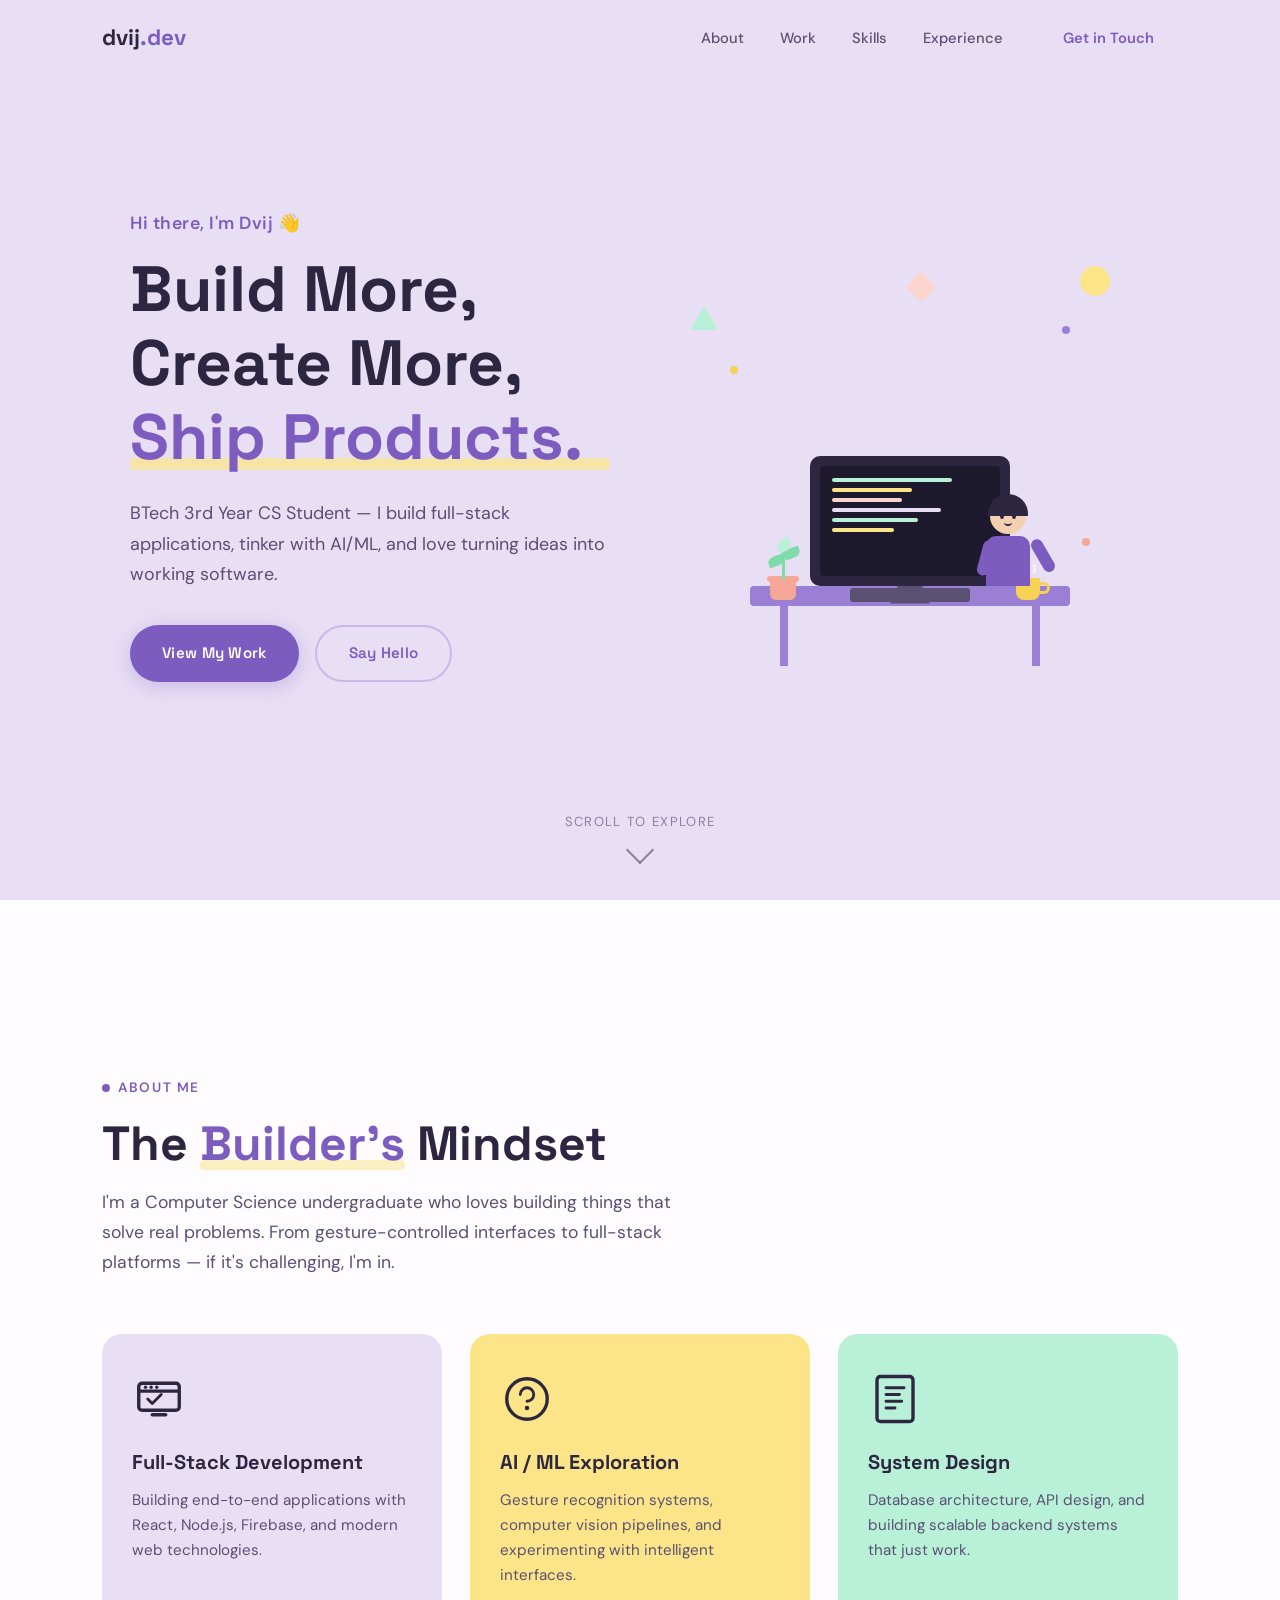
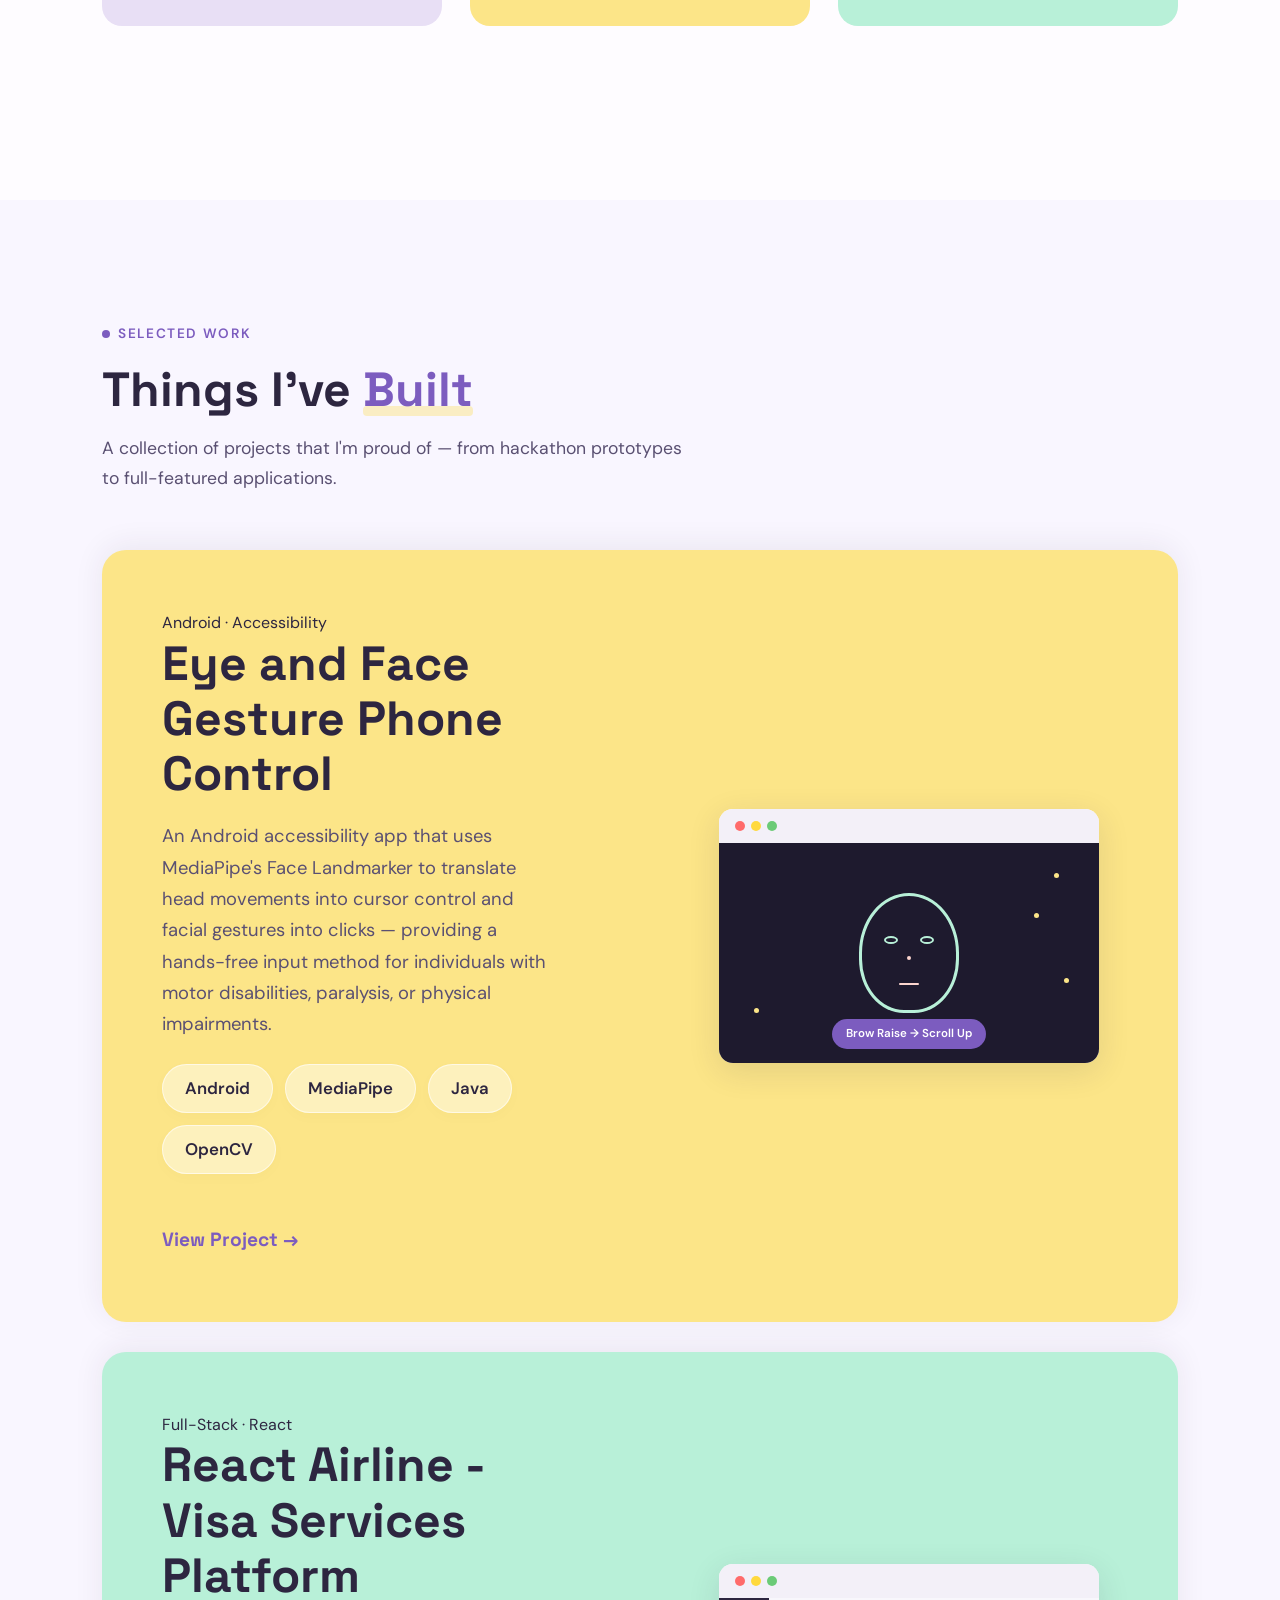
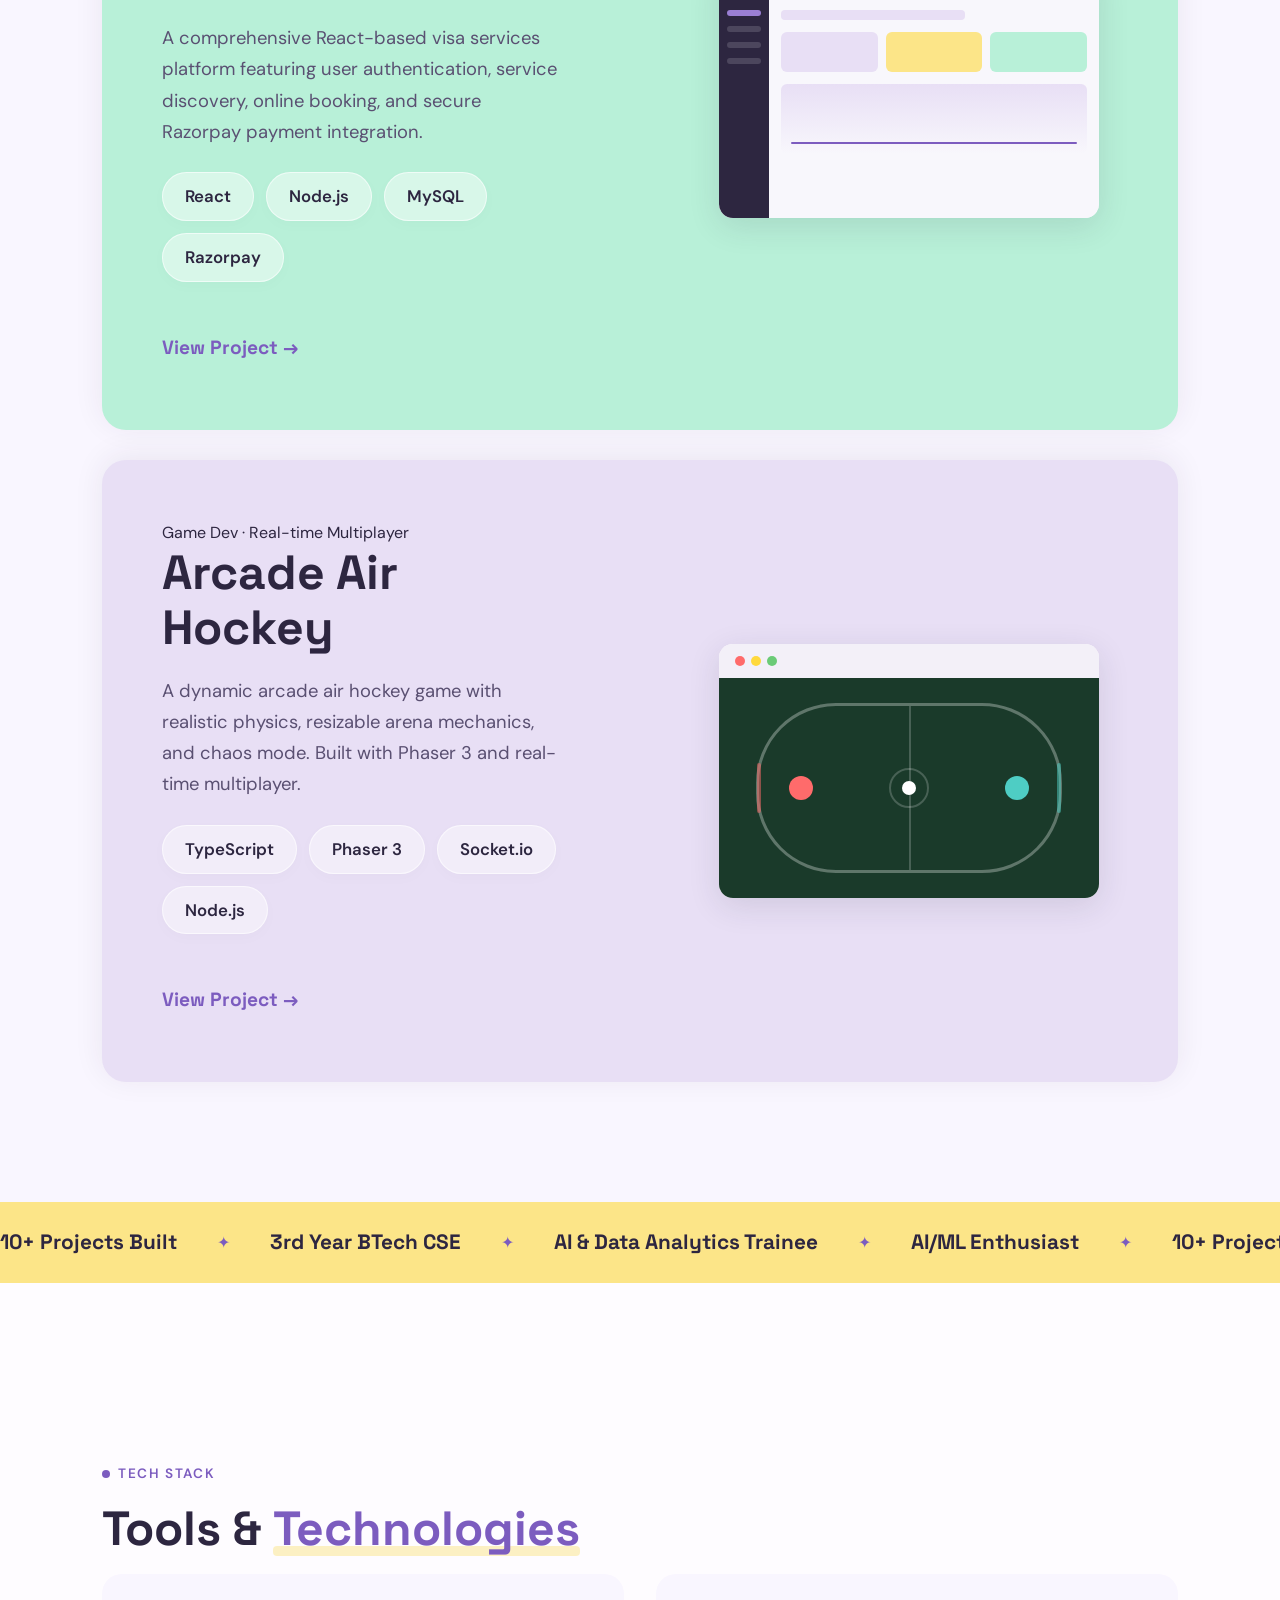
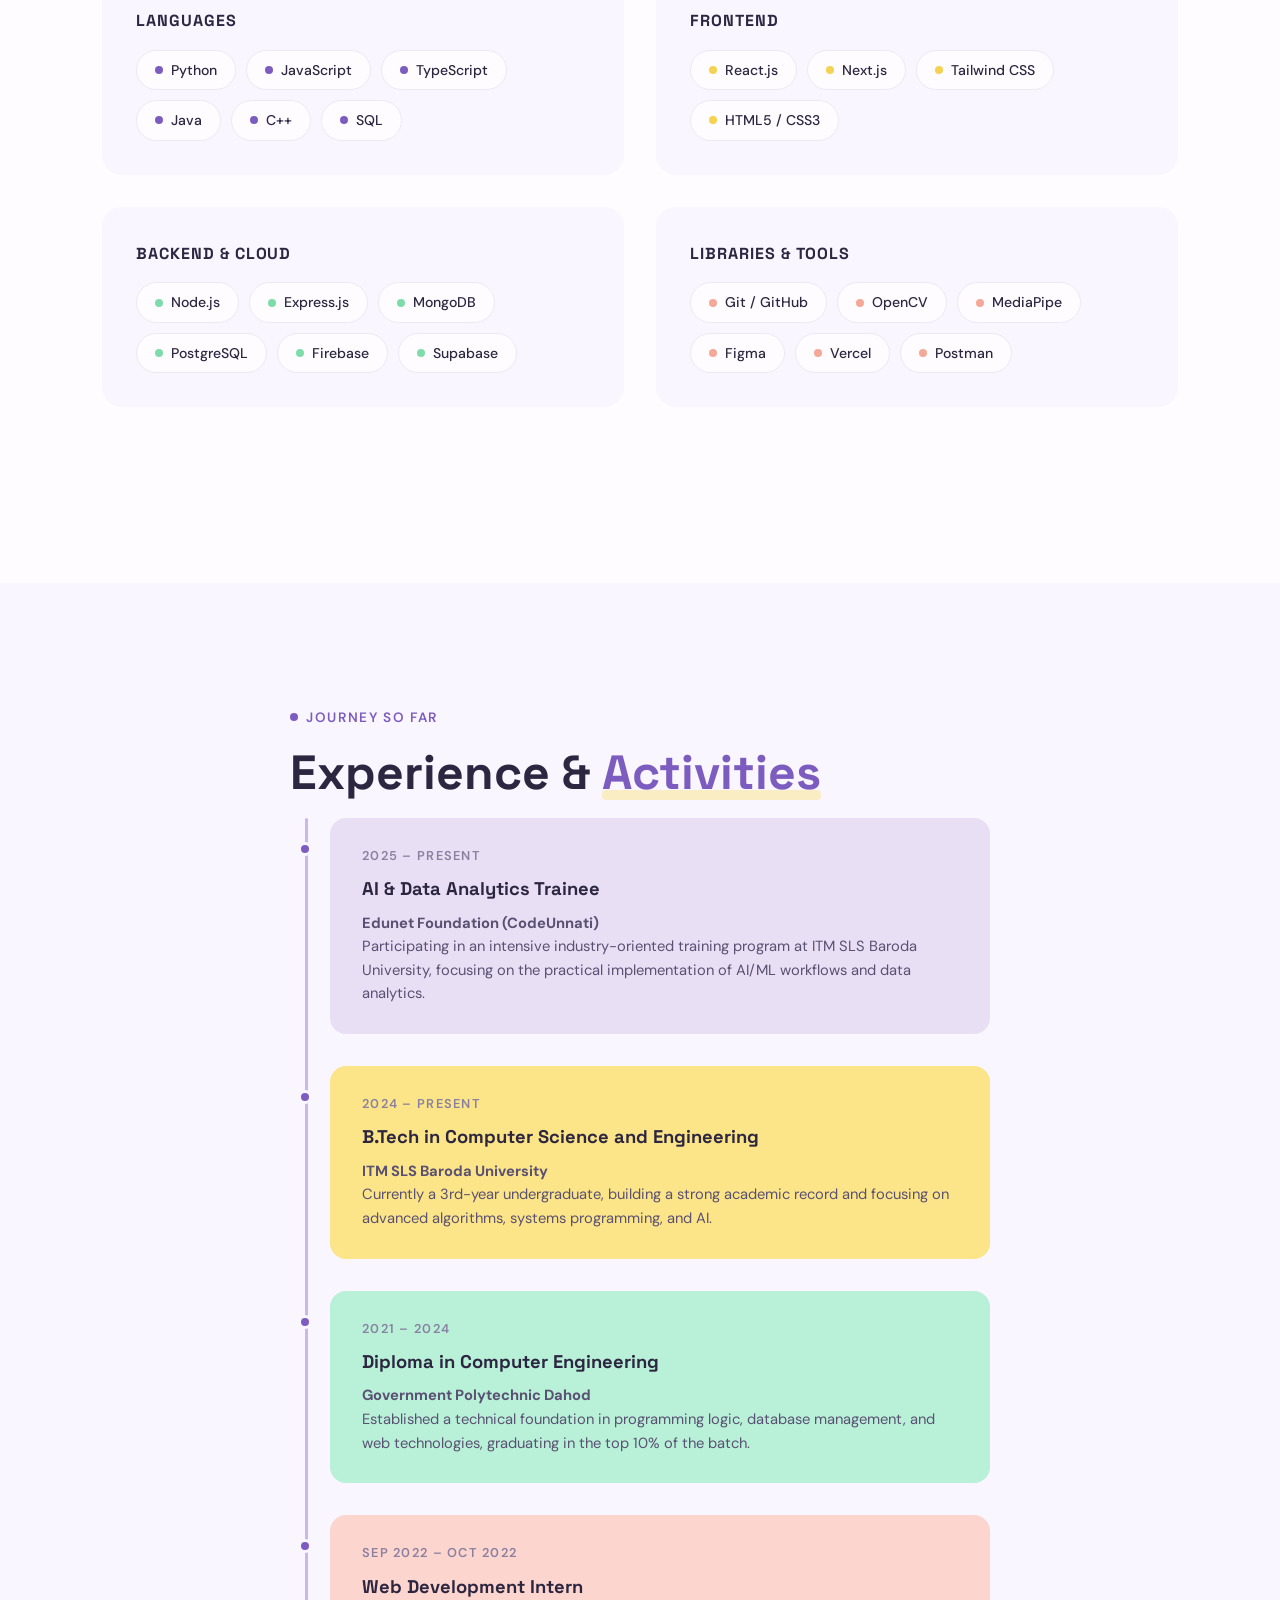
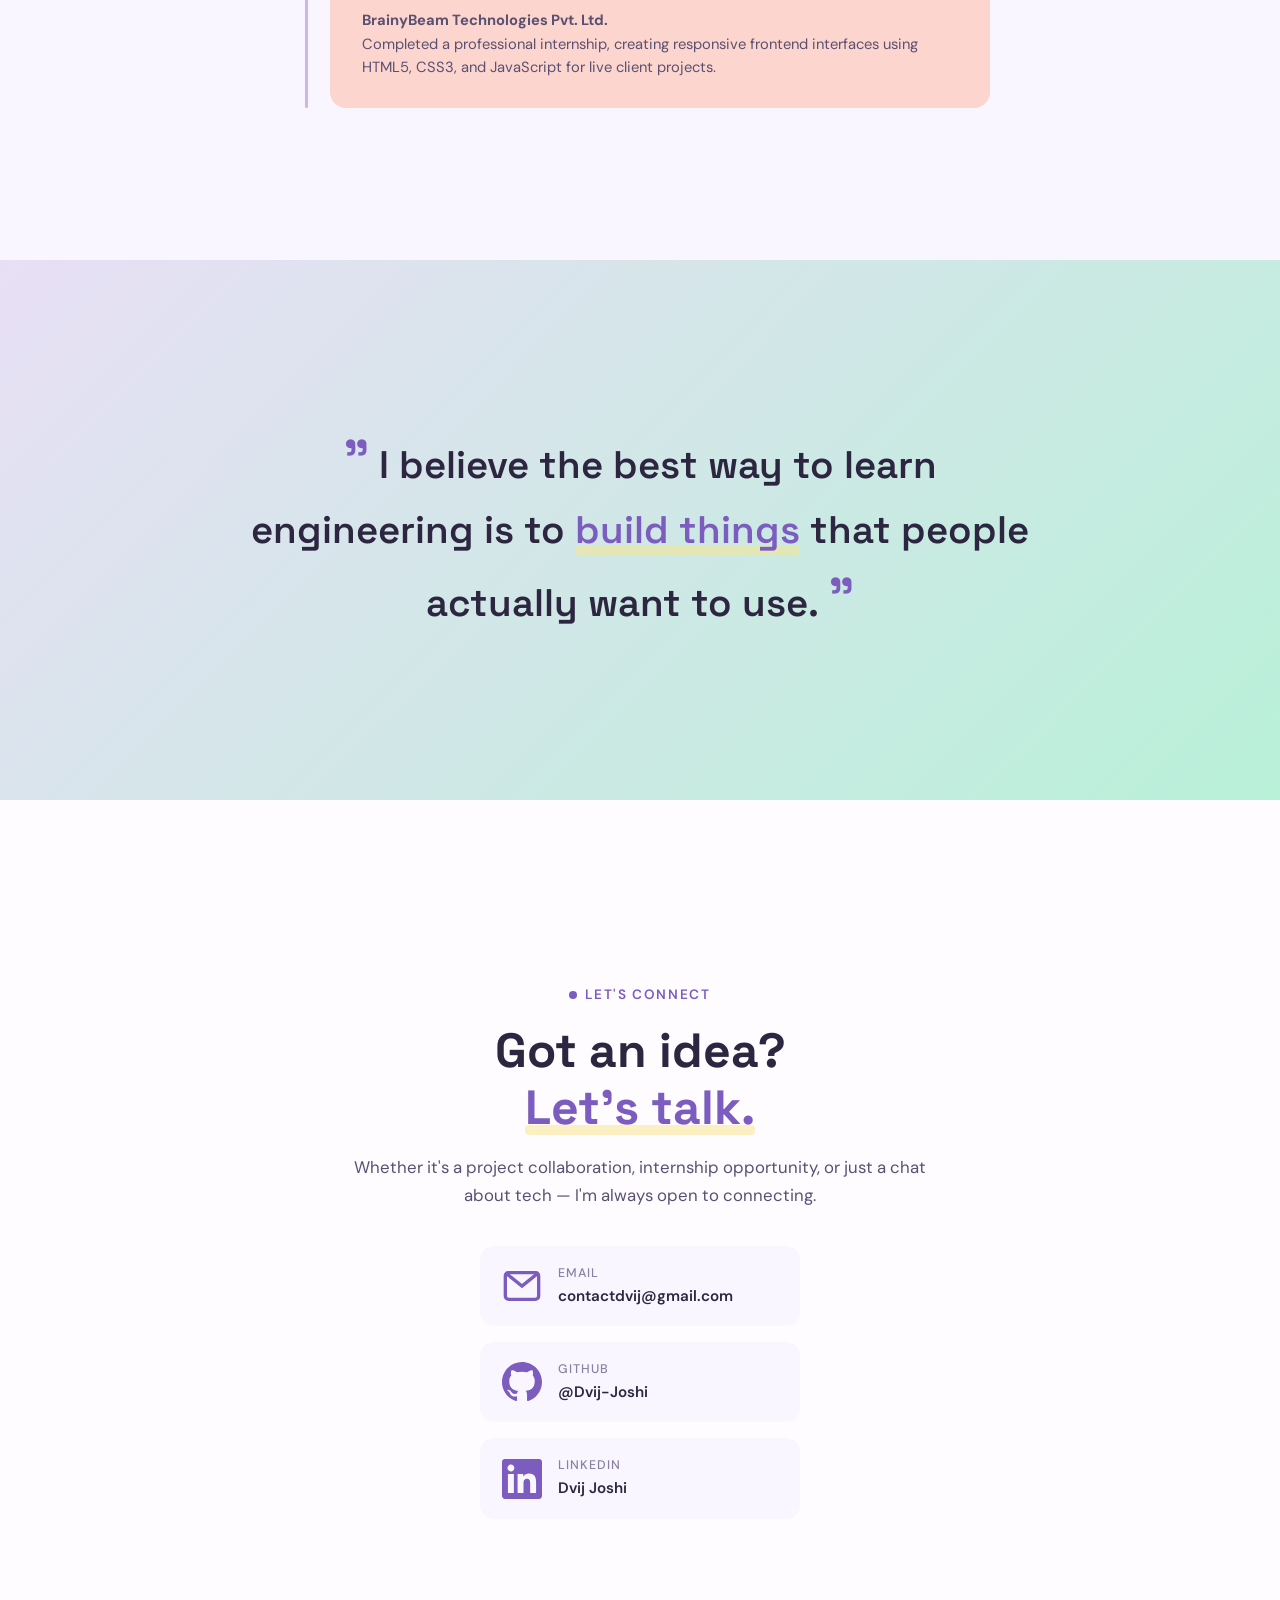
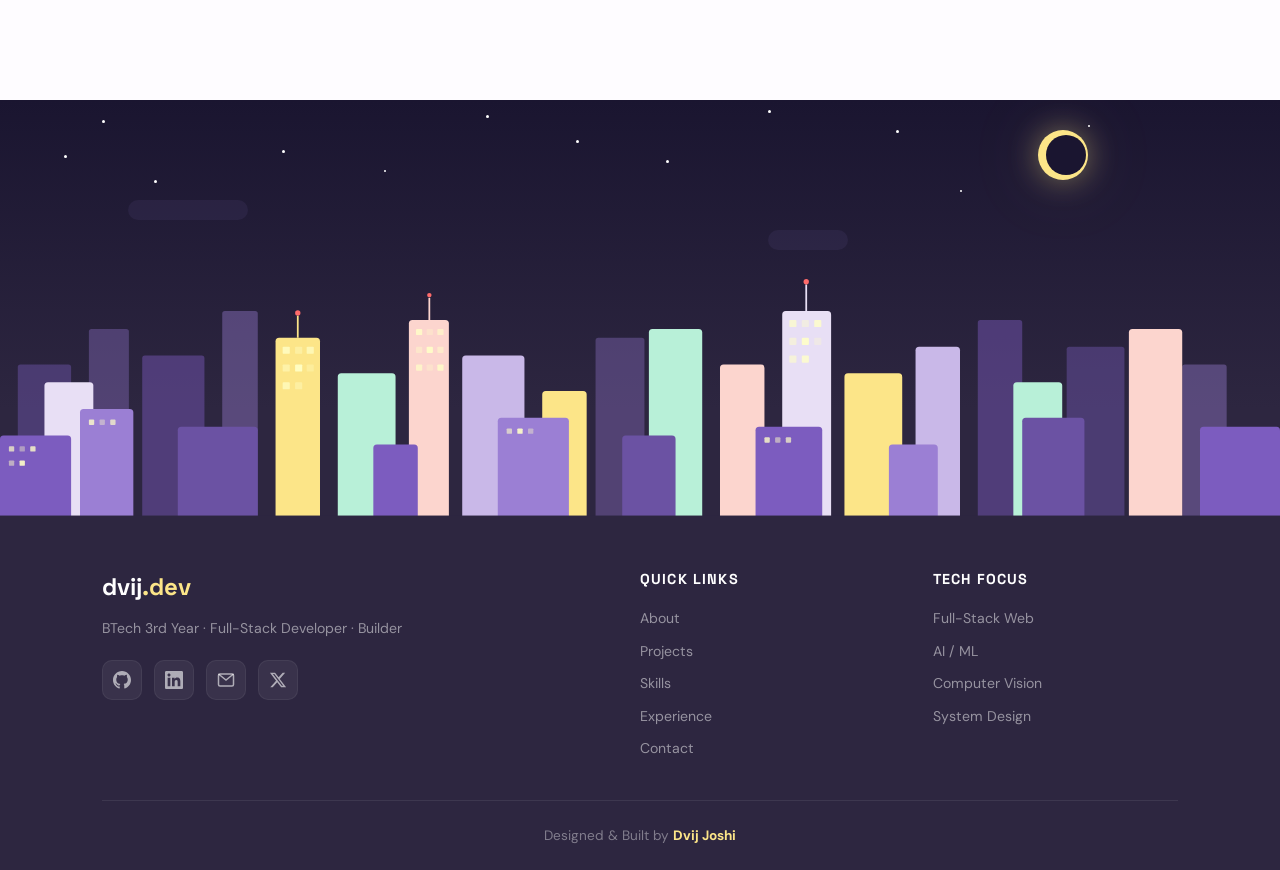
==== index.html @ de07b781 "Update portfolio projects and layout" ====
<!DOCTYPE html>
<html lang="en">

<head>
    <meta charset="UTF-8">
    <meta name="viewport" content="width=device-width, initial-scale=1.0">
    <title>Dvij Joshi — Developer & Creator</title>
    <meta name="description"
        content="Portfolio of Dvij Joshi — BTech 3rd Year Computer Science student, Full-Stack Developer, and Builder.">
    <link rel="preconnect" href="https://fonts.googleapis.com">
    <link rel="preconnect" href="https://fonts.gstatic.com" crossorigin>
    <link
        href="https://fonts.googleapis.com/css2?family=DM+Sans:ital,opsz,wght@0,9..40,300;0,9..40,400;0,9..40,500;0,9..40,600;0,9..40,700;1,9..40,400&family=Space+Grotesk:wght@400;500;600;700&display=swap"
        rel="stylesheet">
    <link rel="stylesheet" href="styles.css">
</head>

<body>
    <!-- Navigation -->
    <nav class="navbar" id="navbar">
        <div class="nav-container">
            <a href="#" class="nav-logo">dvij<span>.dev</span></a>
            <ul class="nav-links">
                <li><a href="#about">About</a></li>
                <li><a href="#work">Work</a></li>
                <li><a href="#skills">Skills</a></li>
                <li><a href="#experience">Experience</a></li>
                <li><a href="#contact" class="nav-cta">Get in Touch</a></li>
            </ul>
            <button class="nav-toggle" id="navToggle" aria-label="Toggle menu">
                <span></span><span></span><span></span>
            </button>
        </div>
    </nav>

    <!-- Hero Section -->
    <section class="hero" id="hero">
        <div class="hero-container">
            <div class="hero-content">
                <p class="hero-greeting reveal-up">Hi there, I'm Dvij 👋</p>
                <h1 class="hero-title">
                    <span class="reveal-up" style="--delay: 0.1s">Build More,</span>
                    <span class="reveal-up" style="--delay: 0.2s">Create More,</span>
                    <span class="reveal-up highlight-text" style="--delay: 0.3s">Ship Products.</span>
                </h1>
                <p class="hero-description reveal-up" style="--delay: 0.4s">
                    BTech 3rd Year CS Student — I build full-stack applications,
                    tinker with AI/ML, and love turning ideas into working software.
                </p>
                <div class="hero-actions reveal-up" style="--delay: 0.5s">
                    <a href="#work" class="btn btn-primary">View My Work</a>
                    <a href="#contact" class="btn btn-secondary">Say Hello</a>
                </div>
            </div>
            <div class="hero-illustration reveal-up" style="--delay: 0.3s">
                <div class="illustration-scene">
                    <div class="desk">
                        <div class="monitor">
                            <div class="screen">
                                <div class="code-line cl1"></div>
                                <div class="code-line cl2"></div>
                                <div class="code-line cl3"></div>
                                <div class="code-line cl4"></div>
                                <div class="code-line cl5"></div>
                                <div class="code-line cl6"></div>
                            </div>
                            <div class="monitor-stand"></div>
                        </div>
                        <div class="keyboard"></div>
                        <div class="coffee-cup">
                            <div class="steam s1"></div>
                            <div class="steam s2"></div>
                            <div class="steam s3"></div>
                        </div>
                        <div class="plant">
                            <div class="pot"></div>
                            <div class="stem"></div>
                            <div class="leaf l1"></div>
                            <div class="leaf l2"></div>
                            <div class="leaf l3"></div>
                        </div>
                    </div>
                    <div class="floating-shapes">
                        <div class="shape shape-circle"></div>
                        <div class="shape shape-triangle"></div>
                        <div class="shape shape-square"></div>
                        <div class="shape shape-dot d1"></div>
                        <div class="shape shape-dot d2"></div>
                        <div class="shape shape-dot d3"></div>
                    </div>
                    <div class="character">
                        <div class="char-head">
                            <div class="hair"></div>
                            <div class="face">
                                <div class="eye left-eye"></div>
                                <div class="eye right-eye"></div>
                                <div class="mouth"></div>
                            </div>
                        </div>
                        <div class="char-body"></div>
                        <div class="char-arm left-arm"></div>
                        <div class="char-arm right-arm"></div>
                    </div>
                </div>
            </div>
        </div>
        <div class="hero-scroll-indicator">
            <span>Scroll to explore</span>
            <div class="scroll-arrow"></div>
        </div>
    </section>

    <!-- About / What I Do Section -->
    <section class="about-section" id="about">
        <div class="container">
            <div class="section-label reveal-up">
                <span class="label-dot"></span>
                About Me
            </div>
            <h2 class="section-title reveal-up">
                The <span class="text-highlight">Builder's</span> Mindset
            </h2>
            <p class="section-subtitle reveal-up">
                I'm a Computer Science undergraduate who loves building things that solve real problems.
                From gesture-controlled interfaces to full-stack platforms — if it's challenging, I'm in.
            </p>
            <div class="about-cards">
                <div class="about-card card-lavender reveal-up" style="--delay: 0.1s">
                    <div class="card-icon">
                        <svg viewBox="0 0 48 48" fill="none">
                            <rect x="6" y="10" width="36" height="24" rx="3" stroke="currentColor" stroke-width="3" />
                            <path d="M6 17h36" stroke="currentColor" stroke-width="3" />
                            <circle cx="12" cy="13.5" r="1.5" fill="currentColor" />
                            <circle cx="17" cy="13.5" r="1.5" fill="currentColor" />
                            <circle cx="22" cy="13.5" r="1.5" fill="currentColor" />
                            <path d="M14 24l4 4 8-8" stroke="currentColor" stroke-width="2.5" stroke-linecap="round"
                                stroke-linejoin="round" />
                            <path d="M18 38h12" stroke="currentColor" stroke-width="3" stroke-linecap="round" />
                        </svg>
                    </div>
                    <h3>Full-Stack Development</h3>
                    <p>Building end-to-end applications with React, Node.js, Firebase, and modern web technologies.</p>
                </div>
                <div class="about-card card-yellow reveal-up" style="--delay: 0.2s">
                    <div class="card-icon">
                        <svg viewBox="0 0 48 48" fill="none">
                            <path d="M24 6C14.06 6 6 14.06 6 24s8.06 18 18 18 18-8.06 18-18S33.94 6 24 6z"
                                stroke="currentColor" stroke-width="3" />
                            <path d="M18 20c0-3.31 2.69-6 6-6s6 2.69 6 6-2.69 6-6 6" stroke="currentColor"
                                stroke-width="2.5" stroke-linecap="round" />
                            <circle cx="24" cy="32" r="2" fill="currentColor" />
                        </svg>
                    </div>
                    <h3>AI / ML Exploration</h3>
                    <p>Gesture recognition systems, computer vision pipelines, and experimenting with intelligent
                        interfaces.</p>
                </div>
                <div class="about-card card-mint reveal-up" style="--delay: 0.3s">
                    <div class="card-icon">
                        <svg viewBox="0 0 48 48" fill="none">
                            <rect x="8" y="4" width="32" height="40" rx="3" stroke="currentColor" stroke-width="3" />
                            <path d="M16 14h16M16 20h12M16 26h14M16 32h8" stroke="currentColor" stroke-width="2.5"
                                stroke-linecap="round" />
                        </svg>
                    </div>
                    <h3>System Design</h3>
                    <p>Database architecture, API design, and building scalable backend systems that just work.</p>
                </div>
            </div>
        </div>
    </section>

    <!-- Work / Projects Section -->
    <section class="work-section" id="work">
        <div class="container">
            <div class="section-label reveal-up">
                <span class="label-dot"></span>
                Selected Work
            </div>
            <h2 class="section-title reveal-up">
                Things I've <span class="text-highlight">Built</span>
            </h2>
            <p class="section-subtitle reveal-up">
                A collection of projects that I'm proud of — from hackathon prototypes to full-featured applications.
            </p>

            <div class="projects-stack">
                <!-- Project 1 -->
                <div class="project-showcase showcase-yellow reveal-up">
                    <div class="project-info">
                        <span class="project-tag">Android · Accessibility</span>
                        <h3 class="project-name">Eye and Face Gesture Phone Control</h3>
                        <p class="project-desc">
                            An Android accessibility app that uses MediaPipe's Face Landmarker to translate head
                            movements into cursor control and facial gestures into clicks — providing a hands-free input
                            method for individuals with motor disabilities, paralysis, or physical impairments.
                        </p>
                        <div class="project-tech">
                            <span>Android</span>
                            <span>MediaPipe</span>
                            <span>Java</span>
                            <span>OpenCV</span>
                        </div>
                        <a href="https://github.com/Dvij-Joshi/eye-face-gesture-control" target="_blank"
                            class="project-link">View Project →</a>
                    </div>
                    <div class="project-preview">
                        <div class="preview-window">
                            <div class="window-dots">
                                <span></span><span></span><span></span>
                            </div>
                            <div class="preview-content gesture-preview">
                                <div class="face-outline">
                                    <div class="eye-track left"></div>
                                    <div class="eye-track right"></div>
                                    <div class="nose-dot"></div>
                                    <div class="lip-line"></div>
                                </div>
                                <div class="tracking-grid">
                                    <div class="grid-dot gd1"></div>
                                    <div class="grid-dot gd2"></div>
                                    <div class="grid-dot gd3"></div>
                                    <div class="grid-dot gd4"></div>
                                </div>
                                <div class="gesture-label">Brow Raise → Scroll Up</div>
                            </div>
                        </div>
                    </div>
                </div>

                <!-- Project 2 -->
                <div class="project-showcase showcase-mint reveal-up">
                    <div class="project-info">
                        <span class="project-tag">Full-Stack · React</span>
                        <h3 class="project-name">React Airline - Visa Services Platform</h3>
                        <p class="project-desc">
                            A comprehensive React-based visa services platform featuring user authentication, service
                            discovery, online booking, and secure Razorpay payment integration.
                        </p>
                        <div class="project-tech">
                            <span>React</span>
                            <span>Node.js</span>
                            <span>MySQL</span>
                            <span>Razorpay</span>
                        </div>
                        <a href="https://github.com/Dvij-Joshi/React-airline" target="_blank" class="project-link">View
                            Project →</a>
                    </div>
                    <div class="project-preview">
                        <div class="preview-window">
                            <div class="window-dots">
                                <span></span><span></span><span></span>
                            </div>
                            <div class="preview-content dashboard-preview">
                                <div class="dash-sidebar">
                                    <div class="sb-item active"></div>
                                    <div class="sb-item"></div>
                                    <div class="sb-item"></div>
                                    <div class="sb-item"></div>
                                </div>
                                <div class="dash-main">
                                    <div class="dash-header"></div>
                                    <div class="dash-cards">
                                        <div class="mini-card mc1"></div>
                                        <div class="mini-card mc2"></div>
                                        <div class="mini-card mc3"></div>
                                    </div>
                                    <div class="dash-chart"></div>
                                </div>
                            </div>
                        </div>
                    </div>
                </div>

                <!-- Project 3 -->
                <div class="project-showcase showcase-lavender reveal-up">
                    <div class="project-info">
                        <span class="project-tag">Game Dev · Real-time Multiplayer</span>
                        <h3 class="project-name">Arcade Air Hockey</h3>
                        <p class="project-desc">
                            A dynamic arcade air hockey game with realistic physics,
                            resizable arena mechanics, and chaos mode. Built with Phaser 3 and real-time multiplayer.
                        </p>
                        <div class="project-tech">
                            <span>TypeScript</span>
                            <span>Phaser 3</span>
                            <span>Socket.io</span>
                            <span>Node.js</span>
                        </div>
                        <a href="https://github.com/Dvij-Joshi/Arcade-Air-Hockey" target="_blank"
                            class="project-link">View Project →</a>
                    </div>
                    <div class="project-preview">
                        <div class="preview-window">
                            <div class="window-dots">
                                <span></span><span></span><span></span>
                            </div>
                            <div class="preview-content hockey-preview">
                                <div class="rink">
                                    <div class="center-line"></div>
                                    <div class="center-circle"></div>
                                    <div class="puck"></div>
                                    <div class="paddle p1"></div>
                                    <div class="paddle p2"></div>
                                    <div class="goal g1"></div>
                                    <div class="goal g2"></div>
                                </div>
                            </div>
                        </div>
                    </div>
                </div>
            </div> <!-- /.projects-stack -->
        </div>
    </section>

    <!-- Marquee Stats Section -->
    <section class="stats-section">
        <div class="marquee-track">
            <div class="marquee-content">
                <span class="stat-item">10+ Projects Built</span>
                <span class="stat-divider">✦</span>
                <span class="stat-item">3rd Year BTech CSE</span>
                <span class="stat-divider">✦</span>
                <span class="stat-item">AI & Data Analytics Trainee</span>
                <span class="stat-divider">✦</span>
                <span class="stat-item">AI/ML Enthusiast</span>
                <span class="stat-divider">✦</span>
                <span class="stat-item">10+ Projects Built</span>
                <span class="stat-divider">✦</span>
                <span class="stat-item">3rd Year BTech CSE</span>
                <span class="stat-divider">✦</span>
                <span class="stat-item">AI & Data Analytics Trainee</span>
                <span class="stat-divider">✦</span>
                <span class="stat-item">AI/ML Enthusiast</span>
                <span class="stat-divider">✦</span>
            </div>
        </div>
    </section>

    <!-- Skills Section -->
    <section class="skills-section" id="skills">
        <div class="container">
            <div class="section-label reveal-up">
                <span class="label-dot"></span>
                Tech Stack
            </div>
            <h2 class="section-title reveal-up">
                Tools & <span class="text-highlight">Technologies</span>
            </h2>

            <div class="skills-grid">
                <div class="skill-category reveal-up" style="--delay: 0.1s">
                    <h4 class="skill-cat-title">Languages</h4>
                    <div class="skill-tags">
                        <div class="skill-tag"><span class="tag-dot lang"></span>Python</div>
                        <div class="skill-tag"><span class="tag-dot lang"></span>JavaScript</div>
                        <div class="skill-tag"><span class="tag-dot lang"></span>TypeScript</div>
                        <div class="skill-tag"><span class="tag-dot lang"></span>Java</div>
                        <div class="skill-tag"><span class="tag-dot lang"></span>C++</div>
                        <div class="skill-tag"><span class="tag-dot lang"></span>SQL</div>
                    </div>
                </div>
                <div class="skill-category reveal-up" style="--delay: 0.15s">
                    <h4 class="skill-cat-title">Frontend</h4>
                    <div class="skill-tags">
                        <div class="skill-tag"><span class="tag-dot frontend"></span>React.js</div>
                        <div class="skill-tag"><span class="tag-dot frontend"></span>Next.js</div>
                        <div class="skill-tag"><span class="tag-dot frontend"></span>Tailwind CSS</div>
                        <div class="skill-tag"><span class="tag-dot frontend"></span>HTML5 / CSS3</div>
                    </div>
                </div>
                <div class="skill-category reveal-up" style="--delay: 0.2s">
                    <h4 class="skill-cat-title">Backend & Cloud</h4>
                    <div class="skill-tags">
                        <div class="skill-tag"><span class="tag-dot backend"></span>Node.js</div>
                        <div class="skill-tag"><span class="tag-dot backend"></span>Express.js</div>
                        <div class="skill-tag"><span class="tag-dot backend"></span>MongoDB</div>
                        <div class="skill-tag"><span class="tag-dot backend"></span>PostgreSQL</div>
                        <div class="skill-tag"><span class="tag-dot backend"></span>Firebase</div>
                        <div class="skill-tag"><span class="tag-dot backend"></span>Supabase</div>
                    </div>
                </div>
                <div class="skill-category reveal-up" style="--delay: 0.25s">
                    <h4 class="skill-cat-title">Libraries & Tools</h4>
                    <div class="skill-tags">
                        <div class="skill-tag"><span class="tag-dot tools"></span>Git / GitHub</div>
                        <div class="skill-tag"><span class="tag-dot tools"></span>OpenCV</div>
                        <div class="skill-tag"><span class="tag-dot tools"></span>MediaPipe</div>
                        <div class="skill-tag"><span class="tag-dot tools"></span>Figma</div>
                        <div class="skill-tag"><span class="tag-dot tools"></span>Vercel</div>
                        <div class="skill-tag"><span class="tag-dot tools"></span>Postman</div>
                    </div>
                </div>
            </div>
        </div>
    </section>

    <!-- Experience / Timeline -->
    <section class="experience-section" id="experience">
        <div class="container">
            <div class="section-label reveal-up">
                <span class="label-dot"></span>
                Journey So Far
            </div>
            <h2 class="section-title reveal-up">
                Experience & <span class="text-highlight">Activities</span>
            </h2>

            <div class="timeline">
                <div class="timeline-item reveal-left" style="--delay: 0.1s">
                    <div class="timeline-card card-lavender">
                        <span class="timeline-date">2025 – Present</span>
                        <h3>AI & Data Analytics Trainee</h3>
                        <p><strong>Edunet Foundation (CodeUnnati)</strong><br>Participating in an intensive
                            industry-oriented training program at ITM SLS Baroda University, focusing on the practical
                            implementation of AI/ML workflows and data analytics.</p>
                    </div>
                </div>
                <div class="timeline-item reveal-right" style="--delay: 0.15s">
                    <div class="timeline-card card-yellow">
                        <span class="timeline-date">2024 – Present</span>
                        <h3>B.Tech in Computer Science and Engineering</h3>
                        <p><strong>ITM SLS Baroda University</strong><br>Currently a 3rd-year undergraduate, building a
                            strong academic record and focusing on advanced algorithms, systems programming, and AI.</p>
                    </div>
                </div>
                <div class="timeline-item reveal-left" style="--delay: 0.2s">
                    <div class="timeline-card card-mint">
                        <span class="timeline-date">2021 – 2024</span>
                        <h3>Diploma in Computer Engineering</h3>
                        <p><strong>Government Polytechnic Dahod</strong><br>Established a technical foundation in
                            programming logic, database management, and web technologies, graduating in the top 10% of
                            the batch.</p>
                    </div>
                </div>
                <div class="timeline-item reveal-right" style="--delay: 0.25s">
                    <div class="timeline-card card-pink">
                        <span class="timeline-date">Sep 2022 – Oct 2022</span>
                        <h3>Web Development Intern</h3>
                        <p><strong>BrainyBeam Technologies Pvt. Ltd.</strong><br>Completed a professional internship,
                            creating responsive frontend interfaces using HTML5, CSS3, and JavaScript for live client
                            projects.</p>
                    </div>
                </div>
            </div>
        </div>
    </section>

    <!-- Big Quote Section -->
    <section class="quote-section">
        <div class="container">
            <blockquote class="big-quote reveal-up">
                <span class="quote-mark">"</span>
                I believe the best way to learn engineering is to
                <span class="text-highlight">build things</span> that people
                actually want to use.
                <span class="quote-mark">"</span>
            </blockquote>
        </div>
    </section>

    <!-- Contact Section -->
    <section class="contact-section" id="contact">
        <div class="container">
            <div class="contact-wrapper">
                <div class="contact-info reveal-up">
                    <div class="section-label">
                        <span class="label-dot"></span>
                        Let's Connect
                    </div>
                    <h2 class="section-title">
                        Got an idea? <br><span class="text-highlight">Let's talk.</span>
                    </h2>
                    <p class="contact-text">
                        Whether it's a project collaboration, internship opportunity,
                        or just a chat about tech — I'm always open to connecting.
                    </p>
                    <div class="contact-links">
                        <a href="mailto:contactdvij@gmail.com" class="contact-link-item">
                            <div class="contact-icon">
                                <svg viewBox="0 0 24 24" fill="none" stroke="currentColor" stroke-width="2">
                                    <rect x="2" y="4" width="20" height="16" rx="2" />
                                    <path d="m2 4 10 8 10-8" />
                                </svg>
                            </div>
                            <div>
                                <span class="link-label">Email</span>
                                <span class="link-value">contactdvij@gmail.com</span>
                            </div>
                        </a>
                        <a href="https://github.com/Dvij-Joshi" target="_blank" class="contact-link-item">
                            <div class="contact-icon">
                                <svg viewBox="0 0 24 24" fill="currentColor">
                                    <path
                                        d="M12 0c-6.626 0-12 5.373-12 12 0 5.302 3.438 9.8 8.207 11.387.599.111.793-.261.793-.577v-2.234c-3.338.726-4.033-1.416-4.033-1.416-.546-1.387-1.333-1.756-1.333-1.756-1.089-.745.083-.729.083-.729 1.205.084 1.839 1.237 1.839 1.237 1.07 1.834 2.807 1.304 3.492.997.107-.775.418-1.305.762-1.604-2.665-.305-5.467-1.334-5.467-5.931 0-1.311.469-2.381 1.236-3.221-.124-.303-.535-1.524.117-3.176 0 0 1.008-.322 3.301 1.23.957-.266 1.983-.399 3.003-.404 1.02.005 2.047.138 3.006.404 2.291-1.552 3.297-1.23 3.297-1.23.653 1.653.242 2.874.118 3.176.77.84 1.235 1.911 1.235 3.221 0 4.609-2.807 5.624-5.479 5.921.43.372.823 1.102.823 2.222v3.293c0 .319.192.694.801.576 4.765-1.589 8.199-6.086 8.199-11.386 0-6.627-5.373-12-12-12z" />
                                </svg>
                            </div>
                            <div>
                                <span class="link-label">GitHub</span>
                                <span class="link-value">@Dvij-Joshi</span>
                            </div>
                        </a>
                        <a href="https://linkedin.com/in/dvijjoshi" target="_blank" class="contact-link-item">
                            <div class="contact-icon">
                                <svg viewBox="0 0 24 24" fill="currentColor">
                                    <path
                                        d="M20.447 20.452h-3.554v-5.569c0-1.328-.027-3.037-1.852-3.037-1.853 0-2.136 1.445-2.136 2.939v5.667H9.351V9h3.414v1.561h.046c.477-.9 1.637-1.85 3.37-1.85 3.601 0 4.267 2.37 4.267 5.455v6.286zM5.337 7.433c-1.144 0-2.063-.926-2.063-2.065 0-1.138.92-2.063 2.063-2.063 1.14 0 2.064.925 2.064 2.063 0 1.139-.925 2.065-2.064 2.065zm1.782 13.019H3.555V9h3.564v11.452zM22.225 0H1.771C.792 0 0 .774 0 1.729v20.542C0 23.227.792 24 1.771 24h20.451C23.2 24 24 23.227 24 22.271V1.729C24 .774 23.2 0 22.222 0h.003z" />
                                </svg>
                            </div>
                            <div>
                                <span class="link-label">LinkedIn</span>
                                <span class="link-value">Dvij Joshi</span>
                            </div>
                        </a>
                    </div>
                </div>
    </section>

    <!-- Footer with City Skyline -->
    <footer class="footer">
        <!-- Night sky elements -->
        <div class="night-sky">
            <div class="moon"></div>
            <div class="star st1"></div>
            <div class="star st2"></div>
            <div class="star st3"></div>
            <div class="star st4"></div>
            <div class="star st5"></div>
            <div class="star st6"></div>
            <div class="star st7"></div>
            <div class="star st8"></div>
            <div class="star st9"></div>
            <div class="star st10"></div>
            <div class="star st11"></div>
            <div class="star st12"></div>
            <div class="cloud cl1"></div>
            <div class="cloud cl2"></div>
        </div>

        <!-- SVG Skyline -->
        <div class="skyline-svg">
            <svg viewBox="0 0 1440 320" preserveAspectRatio="none" xmlns="http://www.w3.org/2000/svg">
                <!-- Background buildings (furthest) -->
                <rect x="20" y="140" width="60" height="180" rx="3" fill="#6b52a3" opacity="0.5" />
                <rect x="100" y="100" width="45" height="220" rx="3" fill="#8a6fc0" opacity="0.4" />
                <rect x="160" y="130" width="70" height="190" rx="3" fill="#7c5cbf" opacity="0.45" />
                <rect x="250" y="80" width="40" height="240" rx="3" fill="#9b7fd4" opacity="0.4" />
                <rect x="670" y="110" width="55" height="210" rx="3" fill="#8a6fc0" opacity="0.4" />
                <rect x="1100" y="90" width="50" height="230" rx="3" fill="#7c5cbf" opacity="0.45" />
                <rect x="1200" y="120" width="65" height="200" rx="3" fill="#6b52a3" opacity="0.5" />
                <rect x="1330" y="140" width="50" height="180" rx="3" fill="#9b7fd4" opacity="0.4" />

                <!-- Mid buildings -->
                <rect x="50" y="160" width="55" height="160" rx="4" fill="#e8dff5" />
                <rect x="310" y="110" width="50" height="210" rx="4" fill="#fce588" />
                <rect x="380" y="150" width="65" height="170" rx="4" fill="#b8f0d8" />
                <rect x="460" y="90" width="45" height="230" rx="4" fill="#fcd5ce" />
                <rect x="520" y="130" width="70" height="190" rx="4" fill="#c9b8e8" />
                <rect x="610" y="170" width="50" height="150" rx="4" fill="#fce588" />
                <rect x="730" y="100" width="60" height="220" rx="4" fill="#b8f0d8" />
                <rect x="810" y="140" width="50" height="180" rx="4" fill="#fcd5ce" />
                <rect x="880" y="80" width="55" height="240" rx="4" fill="#e8dff5" />
                <rect x="950" y="150" width="65" height="170" rx="4" fill="#fce588" />
                <rect x="1030" y="120" width="50" height="200" rx="4" fill="#c9b8e8" />
                <rect x="1140" y="160" width="55" height="160" rx="4" fill="#b8f0d8" />
                <rect x="1270" y="100" width="60" height="220" rx="4" fill="#fcd5ce" />

                <!-- Windows on mid buildings -->
                <!-- Building at x=310 (yellow) -->
                <rect x="318" y="120" width="8" height="8" rx="1" fill="rgba(255,255,200,0.8)" class="win-glow" />
                <rect x="332" y="120" width="8" height="8" rx="1" fill="rgba(255,255,200,0.4)" />
                <rect x="345" y="120" width="8" height="8" rx="1" fill="rgba(255,255,200,0.7)" class="win-glow" />
                <rect x="318" y="140" width="8" height="8" rx="1" fill="rgba(255,255,200,0.5)" />
                <rect x="332" y="140" width="8" height="8" rx="1" fill="rgba(255,255,200,0.9)" class="win-glow" />
                <rect x="345" y="140" width="8" height="8" rx="1" fill="rgba(255,255,200,0.3)" />
                <rect x="318" y="160" width="8" height="8" rx="1" fill="rgba(255,255,200,0.7)" class="win-glow" />
                <rect x="332" y="160" width="8" height="8" rx="1" fill="rgba(255,255,200,0.4)" />

                <!-- Building at x=460 (pink) -->
                <rect x="468" y="100" width="7" height="7" rx="1" fill="rgba(255,255,200,0.8)" class="win-glow" />
                <rect x="480" y="100" width="7" height="7" rx="1" fill="rgba(255,255,200,0.3)" />
                <rect x="492" y="100" width="7" height="7" rx="1" fill="rgba(255,255,200,0.6)" />
                <rect x="468" y="120" width="7" height="7" rx="1" fill="rgba(255,255,200,0.4)" />
                <rect x="480" y="120" width="7" height="7" rx="1" fill="rgba(255,255,200,0.9)" class="win-glow" />
                <rect x="492" y="120" width="7" height="7" rx="1" fill="rgba(255,255,200,0.5)" />
                <rect x="468" y="140" width="7" height="7" rx="1" fill="rgba(255,255,200,0.7)" class="win-glow" />
                <rect x="480" y="140" width="7" height="7" rx="1" fill="rgba(255,255,200,0.3)" />
                <rect x="492" y="140" width="7" height="7" rx="1" fill="rgba(255,255,200,0.8)" class="win-glow" />

                <!-- Building at x=880 (lavender) -->
                <rect x="888" y="90" width="8" height="8" rx="1" fill="rgba(255,255,200,0.7)" class="win-glow" />
                <rect x="902" y="90" width="8" height="8" rx="1" fill="rgba(255,255,200,0.4)" />
                <rect x="916" y="90" width="8" height="8" rx="1" fill="rgba(255,255,200,0.8)" class="win-glow" />
                <rect x="888" y="110" width="8" height="8" rx="1" fill="rgba(255,255,200,0.5)" />
                <rect x="902" y="110" width="8" height="8" rx="1" fill="rgba(255,255,200,0.9)" class="win-glow" />
                <rect x="916" y="110" width="8" height="8" rx="1" fill="rgba(255,255,200,0.3)" />
                <rect x="888" y="130" width="8" height="8" rx="1" fill="rgba(255,255,200,0.6)" />
                <rect x="902" y="130" width="8" height="8" rx="1" fill="rgba(255,255,200,0.8)" class="win-glow" />

                <!-- Antenna towers -->
                <line x1="335" y1="110" x2="335" y2="85" stroke="#fce588" stroke-width="2" />
                <circle cx="335" cy="82" r="3" fill="#ff6b6b" class="antenna-light" />
                <line x1="907" y1="80" x2="907" y2="50" stroke="#e8dff5" stroke-width="2" />
                <circle cx="907" cy="47" r="3" fill="#ff6b6b" class="antenna-light" />
                <line x1="483" y1="90" x2="483" y2="65" stroke="#fcd5ce" stroke-width="2" />
                <circle cx="483" cy="62" r="2.5" fill="#ff6b6b" class="antenna-light" />

                <!-- Foreground buildings (closest, darker) -->
                <rect x="0" y="220" width="80" height="100" rx="4" fill="#7c5cbf" />
                <rect x="90" y="190" width="60" height="130" rx="4" fill="#9b7fd4" />
                <rect x="200" y="210" width="90" height="110" rx="4" fill="#6b52a3" />
                <rect x="420" y="230" width="50" height="90" rx="4" fill="#7c5cbf" />
                <rect x="560" y="200" width="80" height="120" rx="4" fill="#9b7fd4" />
                <rect x="700" y="220" width="60" height="100" rx="4" fill="#6b52a3" />
                <rect x="850" y="210" width="75" height="110" rx="4" fill="#7c5cbf" />
                <rect x="1000" y="230" width="55" height="90" rx="4" fill="#9b7fd4" />
                <rect x="1150" y="200" width="70" height="120" rx="4" fill="#6b52a3" />
                <rect x="1350" y="210" width="90" height="110" rx="4" fill="#7c5cbf" />

                <!-- Foreground windows -->
                <rect x="10" y="232" width="6" height="6" rx="1" fill="rgba(255,255,200,0.7)" class="win-glow" />
                <rect x="22" y="232" width="6" height="6" rx="1" fill="rgba(255,255,200,0.4)" />
                <rect x="34" y="232" width="6" height="6" rx="1" fill="rgba(255,255,200,0.8)" class="win-glow" />
                <rect x="10" y="248" width="6" height="6" rx="1" fill="rgba(255,255,200,0.5)" />
                <rect x="22" y="248" width="6" height="6" rx="1" fill="rgba(255,255,200,0.9)" class="win-glow" />
                <rect x="100" y="202" width="6" height="6" rx="1" fill="rgba(255,255,200,0.8)" class="win-glow" />
                <rect x="112" y="202" width="6" height="6" rx="1" fill="rgba(255,255,200,0.4)" />
                <rect x="124" y="202" width="6" height="6" rx="1" fill="rgba(255,255,200,0.7)" class="win-glow" />
                <rect x="570" y="212" width="6" height="6" rx="1" fill="rgba(255,255,200,0.6)" />
                <rect x="582" y="212" width="6" height="6" rx="1" fill="rgba(255,255,200,0.9)" class="win-glow" />
                <rect x="594" y="212" width="6" height="6" rx="1" fill="rgba(255,255,200,0.4)" />
                <rect x="860" y="222" width="6" height="6" rx="1" fill="rgba(255,255,200,0.8)" class="win-glow" />
                <rect x="872" y="222" width="6" height="6" rx="1" fill="rgba(255,255,200,0.5)" />
                <rect x="884" y="222" width="6" height="6" rx="1" fill="rgba(255,255,200,0.7)" class="win-glow" />

                <!-- Ground -->
                <rect x="0" y="310" width="1440" height="10" fill="#2d2640" />
            </svg>
        </div>

        <div class="footer-main">
            <div class="container">
                <div class="footer-grid">
                    <div class="footer-brand">
                        <a href="#" class="footer-logo">dvij<span>.dev</span></a>
                        <p class="footer-tagline">BTech 3rd Year · Full-Stack Developer · Builder</p>
                        <div class="footer-socials">
                            <a href="https://github.com/Dvij-Joshi" target="_blank" aria-label="GitHub"
                                class="social-icon">
                                <svg viewBox="0 0 24 24" fill="currentColor" width="20" height="20">
                                    <path
                                        d="M12 0c-6.626 0-12 5.373-12 12 0 5.302 3.438 9.8 8.207 11.387.599.111.793-.261.793-.577v-2.234c-3.338.726-4.033-1.416-4.033-1.416-.546-1.387-1.333-1.756-1.333-1.756-1.089-.745.083-.729.083-.729 1.205.084 1.839 1.237 1.839 1.237 1.07 1.834 2.807 1.304 3.492.997.107-.775.418-1.305.762-1.604-2.665-.305-5.467-1.334-5.467-5.931 0-1.311.469-2.381 1.236-3.221-.124-.303-.535-1.524.117-3.176 0 0 1.008-.322 3.301 1.23.957-.266 1.983-.399 3.003-.404 1.02.005 2.047.138 3.006.404 2.291-1.552 3.297-1.23 3.297-1.23.653 1.653.242 2.874.118 3.176.77.84 1.235 1.911 1.235 3.221 0 4.609-2.807 5.624-5.479 5.921.43.372.823 1.102.823 2.222v3.293c0 .319.192.694.801.576 4.765-1.589 8.199-6.086 8.199-11.386 0-6.627-5.373-12-12-12z" />
                                </svg>
                            </a>
                            <a href="https://www.linkedin.com/in/dvijjoshi" target="_blank" aria-label="LinkedIn"
                                class="social-icon">
                                <svg viewBox="0 0 24 24" fill="currentColor" width="20" height="20">
                                    <path
                                        d="M20.447 20.452h-3.554v-5.569c0-1.328-.027-3.037-1.852-3.037-1.853 0-2.136 1.445-2.136 2.939v5.667H9.351V9h3.414v1.561h.046c.477-.9 1.637-1.85 3.37-1.85 3.601 0 4.267 2.37 4.267 5.455v6.286zM5.337 7.433c-1.144 0-2.063-.926-2.063-2.065 0-1.138.92-2.063 2.063-2.063 1.14 0 2.064.925 2.064 2.063 0 1.139-.925 2.065-2.064 2.065zm1.782 13.019H3.555V9h3.564v11.452zM22.225 0H1.771C.792 0 0 .774 0 1.729v20.542C0 23.227.792 24 1.771 24h20.451C23.2 24 24 23.227 24 22.271V1.729C24 .774 23.2 0 22.222 0h.003z" />
                                </svg>
                            </a>
                            <a href="mailto:contactdvij@gmail.com" aria-label="Email" class="social-icon">
                                <svg viewBox="0 0 24 24" fill="none" stroke="currentColor" stroke-width="2" width="20"
                                    height="20">
                                    <rect x="2" y="4" width="20" height="16" rx="2" />
                                    <path d="m2 4 10 8 10-8" />
                                </svg>
                            </a>
                            <a href="https://twitter.com/dvijjoshi" target="_blank" aria-label="Twitter"
                                class="social-icon">
                                <svg viewBox="0 0 24 24" fill="currentColor" width="20" height="20">
                                    <path
                                        d="M18.244 2.25h3.308l-7.227 8.26 8.502 11.24H16.17l-5.214-6.817L4.99 21.75H1.68l7.73-8.835L1.254 2.25H8.08l4.713 6.231zm-1.161 17.52h1.833L7.084 4.126H5.117z" />
                                </svg>
                            </a>
                        </div>
                    </div>
                    <div class="footer-nav">
                        <h4>Quick Links</h4>
                        <a href="#about">About</a>
                        <a href="#work">Projects</a>
                        <a href="#skills">Skills</a>
                        <a href="#experience">Experience</a>
                        <a href="#contact">Contact</a>
                    </div>
                    <div class="footer-nav">
                        <h4>Tech Focus</h4>
                        <span>Full-Stack Web</span>
                        <span>AI / ML</span>
                        <span>Computer Vision</span>
                        <span>System Design</span>
                    </div>
                </div>
                <div class="footer-bottom">
                    <p>Designed & Built by <strong>Dvij Joshi</strong></p>
                    <!-- <p class="footer-heart">Made with curiosity & caffeine ☕</p> -->
                </div>
            </div>
        </div>

        <a href="#hero" class="back-to-top" id="backToTop" aria-label="Back to top">
            <svg viewBox="0 0 24 24" fill="none" stroke="currentColor" stroke-width="2.5" width="20" height="20">
                <path d="M18 15l-6-6-6 6" />
            </svg>
        </a>
    </footer>

    <script src="script.js"></script>
</body>

</html>
---- styles.css ----
/* ========================================
   PORTFOLIO — DVIJ JOSHI
   Design: Playful pastel, illustration-rich
   ======================================== */

/* --- Reset & Base --- */
*,
*::before,
*::after {
  margin: 0;
  padding: 0;
  box-sizing: border-box;
}

:root {
  /* Pastel palette matching reference */
  --lavender: #e8dff5;
  --lavender-deep: #c9b8e8;
  --yellow: #fce588;
  --yellow-deep: #f5d251;
  --mint: #b8f0d8;
  --mint-deep: #7edcab;
  --pink: #fcd5ce;
  --pink-deep: #f5a898;
  --purple: #7c5cbf;
  --purple-light: #9b7fd4;
  --text-dark: #2d2640;
  --text-mid: #5a5072;
  --text-light: #8a80a0;
  --white: #fefcff;
  --off-white: #f9f6ff;
  --card-shadow: 0 4px 24px rgba(45, 38, 64, 0.08);
  --card-shadow-hover: 0 8px 40px rgba(45, 38, 64, 0.14);

  /* Typography */
  --font-heading: 'Space Grotesk', sans-serif;
  --font-body: 'DM Sans', sans-serif;

  /* Spacing */
  --section-pad: 120px;
  --container-width: 1140px;
}

html {
  scroll-behavior: smooth;
  font-size: 16px;
}

body {
  font-family: var(--font-body);
  color: var(--text-dark);
  background: var(--off-white);
  line-height: 1.6;
  overflow-x: hidden;
  -webkit-font-smoothing: antialiased;
}

a {
  text-decoration: none;
  color: inherit;
}

ul {
  list-style: none;
}

img {
  max-width: 100%;
  display: block;
}

.container {
  max-width: var(--container-width);
  margin: 0 auto;
  padding: 0 32px;
}

/* --- Buttons --- */
.btn {
  display: inline-flex;
  align-items: center;
  gap: 8px;
  padding: 14px 32px;
  border-radius: 60px;
  font-family: var(--font-heading);
  font-weight: 600;
  font-size: 0.95rem;
  border: none;
  cursor: pointer;
  transition: all 0.35s cubic-bezier(0.4, 0, 0.2, 1);
  letter-spacing: 0.02em;
}

.btn-primary {
  background: var(--purple);
  color: #fff;
  box-shadow: 0 4px 20px rgba(124, 92, 191, 0.3);
}

.btn-primary:hover {
  background: var(--purple-light);
  transform: translateY(-2px);
  box-shadow: 0 6px 28px rgba(124, 92, 191, 0.4);
}

.btn-secondary {
  background: transparent;
  color: var(--purple);
  border: 2px solid var(--lavender-deep);
}

.btn-secondary:hover {
  background: var(--lavender);
  border-color: var(--purple);
  transform: translateY(-2px);
}

.btn-full {
  width: 100%;
  justify-content: center;
}

/* ========================================
   NAVBAR
   ======================================== */
.navbar {
  position: fixed;
  top: 0;
  left: 0;
  width: 100%;
  z-index: 1000;
  padding: 20px 0;
  transition: all 0.4s ease;
}

.navbar.scrolled {
  background: rgba(254, 252, 255, 0.92);
  backdrop-filter: blur(16px);
  -webkit-backdrop-filter: blur(16px);
  padding: 12px 0;
  box-shadow: 0 2px 20px rgba(45, 38, 64, 0.06);
}

.nav-container {
  max-width: var(--container-width);
  margin: 0 auto;
  padding: 0 32px;
  display: flex;
  align-items: center;
  justify-content: space-between;
}

.nav-logo {
  font-family: var(--font-heading);
  font-weight: 700;
  font-size: 1.4rem;
  color: var(--text-dark);
}

.nav-logo span {
  color: var(--purple);
}

.nav-links {
  display: flex;
  align-items: center;
  gap: 36px;
}

.nav-links a {
  font-size: 0.92rem;
  font-weight: 500;
  color: var(--text-mid);
  transition: color 0.3s ease;
  position: relative;
}

.nav-links a:not(.nav-cta)::after {
  content: '';
  position: absolute;
  bottom: -4px;
  left: 0;
  width: 0;
  height: 2px;
  background: var(--purple);
  border-radius: 2px;
  transition: width 0.3s ease;
}

.nav-links a:hover {
  color: var(--text-dark);
}

.nav-links a:not(.nav-cta):hover::after {
  width: 100%;
}

.nav-links a.active {
  color: var(--text-dark);
}

.nav-links a.active::after {
  width: 100%;
}

.nav-cta {
  background: var(--lavender);
  padding: 10px 24px !important;
  border-radius: 50px;
  color: var(--purple) !important;
  font-weight: 600 !important;
  transition: all 0.3s ease !important;
}

.nav-cta:hover {
  background: var(--purple) !important;
  color: #fff !important;
}

.nav-toggle {
  display: none;
  flex-direction: column;
  gap: 5px;
  background: none;
  border: none;
  cursor: pointer;
  padding: 4px;
}

.nav-toggle span {
  width: 24px;
  height: 2.5px;
  background: var(--text-dark);
  border-radius: 2px;
  transition: all 0.3s ease;
}

/* ========================================
   HERO SECTION
   ======================================== */
.hero {
  min-height: 100vh;
  background: var(--lavender);
  display: flex;
  flex-direction: column;
  position: relative;
  overflow: hidden;
}

.hero-container {
  max-width: var(--container-width);
  margin: 0 auto;
  padding: 160px 32px 80px;
  display: grid;
  grid-template-columns: 1fr 1fr;
  gap: 60px;
  align-items: center;
  flex: 1;
}

.hero-greeting {
  font-size: 1.1rem;
  color: var(--purple);
  font-weight: 600;
  margin-bottom: 16px;
  letter-spacing: 0.03em;
}

.hero-title {
  font-family: var(--font-heading);
  font-size: clamp(2.8rem, 5vw, 4.2rem);
  line-height: 1.15;
  font-weight: 700;
  color: var(--text-dark);
  margin-bottom: 24px;
}

.hero-title span {
  display: block;
}

.highlight-text {
  color: var(--purple);
  position: relative;
}

.highlight-text::after {
  content: '';
  position: absolute;
  bottom: 4px;
  left: 0;
  width: 100%;
  height: 12px;
  background: var(--yellow);
  z-index: -1;
  border-radius: 4px;
  opacity: 0.7;
}

.hero-description {
  font-size: 1.12rem;
  color: var(--text-mid);
  max-width: 480px;
  line-height: 1.7;
  margin-bottom: 36px;
}

.hero-actions {
  display: flex;
  gap: 16px;
  flex-wrap: wrap;
}

/* Hero Scroll Indicator */
.hero-scroll-indicator {
  text-align: center;
  padding-bottom: 40px;
  display: flex;
  flex-direction: column;
  align-items: center;
  gap: 8px;
}

.hero-scroll-indicator span {
  font-size: 0.82rem;
  color: var(--text-light);
  letter-spacing: 0.1em;
  text-transform: uppercase;
}

.scroll-arrow {
  width: 20px;
  height: 20px;
  border-right: 2px solid var(--text-light);
  border-bottom: 2px solid var(--text-light);
  transform: rotate(45deg);
  animation: bounceDown 1.5s ease infinite;
}

@keyframes bounceDown {

  0%,
  100% {
    transform: rotate(45deg) translateY(0);
    opacity: 1;
  }

  50% {
    transform: rotate(45deg) translateY(6px);
    opacity: 0.5;
  }
}

/* ========================================
   HERO ILLUSTRATION (CSS drawn)
   ======================================== */
.illustration-scene {
  position: relative;
  width: 100%;
  height: 400px;
}

/* Desk setup */
.desk {
  position: absolute;
  bottom: 40px;
  left: 50%;
  transform: translateX(-50%);
  width: 320px;
  height: 20px;
  background: var(--purple-light);
  border-radius: 4px;
}

.desk::after {
  content: '';
  position: absolute;
  bottom: -60px;
  left: 30px;
  width: 260px;
  height: 60px;
  border-left: 8px solid var(--purple-light);
  border-right: 8px solid var(--purple-light);
}

.monitor {
  position: absolute;
  bottom: 20px;
  left: 50%;
  transform: translateX(-50%);
  width: 200px;
  height: 130px;
  background: var(--text-dark);
  border-radius: 10px;
  padding: 10px;
}

.screen {
  width: 100%;
  height: 100%;
  background: #1e1a2e;
  border-radius: 4px;
  padding: 12px;
  display: flex;
  flex-direction: column;
  gap: 6px;
  overflow: hidden;
}

.code-line {
  height: 4px;
  border-radius: 2px;
  animation: codePulse 2s ease infinite;
}

.cl1 {
  width: 60%;
  background: var(--mint);
  animation-delay: 0s;
}

.cl2 {
  width: 80%;
  background: var(--yellow);
  animation-delay: 0.2s;
}

.cl3 {
  width: 45%;
  background: var(--pink);
  animation-delay: 0.4s;
}

.cl4 {
  width: 70%;
  background: var(--lavender);
  animation-delay: 0.6s;
}

.cl5 {
  width: 55%;
  background: var(--mint);
  animation-delay: 0.8s;
}

.cl6 {
  width: 40%;
  background: var(--yellow);
  animation-delay: 1s;
}

@keyframes codePulse {

  0%,
  100% {
    opacity: 0.7;
  }

  50% {
    opacity: 1;
  }
}

.monitor-stand {
  position: absolute;
  bottom: -18px;
  left: 50%;
  transform: translateX(-50%);
  width: 40px;
  height: 18px;
  background: var(--text-mid);
  clip-path: polygon(20% 0%, 80% 0%, 100% 100%, 0% 100%);
}

.keyboard {
  position: absolute;
  bottom: 4px;
  left: 50%;
  transform: translateX(-50%);
  width: 120px;
  height: 14px;
  background: var(--text-mid);
  border-radius: 3px;
}

/* Coffee cup */
.coffee-cup {
  position: absolute;
  bottom: 6px;
  right: 30px;
  width: 24px;
  height: 22px;
  background: var(--yellow-deep);
  border-radius: 0 0 8px 8px;
}

.coffee-cup::after {
  content: '';
  position: absolute;
  right: -10px;
  top: 4px;
  width: 10px;
  height: 12px;
  border: 3px solid var(--yellow-deep);
  border-left: none;
  border-radius: 0 6px 6px 0;
}

.steam {
  position: absolute;
  top: -14px;
  width: 3px;
  height: 10px;
  background: rgba(255, 255, 255, 0.5);
  border-radius: 3px;
  animation: steamFloat 1.8s ease infinite;
}

.s1 {
  left: 5px;
  animation-delay: 0s;
}

.s2 {
  left: 11px;
  animation-delay: 0.3s;
}

.s3 {
  left: 17px;
  animation-delay: 0.6s;
}

@keyframes steamFloat {
  0% {
    transform: translateY(0) scaleY(1);
    opacity: 0.6;
  }

  100% {
    transform: translateY(-12px) scaleY(1.5);
    opacity: 0;
  }
}

/* Plant */
.plant {
  position: absolute;
  bottom: 6px;
  left: 20px;
}

.pot {
  width: 26px;
  height: 20px;
  background: var(--pink-deep);
  border-radius: 0 0 6px 6px;
  position: relative;
}

.pot::before {
  content: '';
  position: absolute;
  top: -4px;
  left: -3px;
  width: 32px;
  height: 6px;
  background: var(--pink-deep);
  border-radius: 3px;
}

.stem {
  position: absolute;
  bottom: 20px;
  left: 12px;
  width: 3px;
  height: 30px;
  background: var(--mint-deep);
}

.leaf {
  position: absolute;
  width: 16px;
  height: 10px;
  background: var(--mint-deep);
  border-radius: 50% 0;
}

.l1 {
  bottom: 42px;
  left: 14px;
  transform: rotate(-20deg);
}

.l2 {
  bottom: 34px;
  left: -2px;
  transform: rotate(160deg);
}

.l3 {
  bottom: 50px;
  left: 6px;
  transform: rotate(-40deg);
  background: var(--mint);
}

/* Floating shapes */
.floating-shapes {
  position: absolute;
  inset: 0;
}

.shape {
  position: absolute;
  animation: shapeFloat 4s ease-in-out infinite;
}

.shape-circle {
  width: 30px;
  height: 30px;
  background: var(--yellow);
  border-radius: 50%;
  top: 20px;
  right: 40px;
  animation-delay: 0s;
}

.shape-triangle {
  width: 0;
  height: 0;
  border-left: 14px solid transparent;
  border-right: 14px solid transparent;
  border-bottom: 24px solid var(--mint);
  top: 60px;
  left: 20px;
  animation-delay: 0.6s;
}

.shape-square {
  width: 22px;
  height: 22px;
  background: var(--pink);
  border-radius: 4px;
  top: 30px;
  left: 50%;
  transform: rotate(45deg);
  animation-delay: 1.2s;
}

.shape-dot {
  width: 8px;
  height: 8px;
  border-radius: 50%;
  animation: dotFloat 3s ease-in-out infinite;
}

.d1 {
  background: var(--purple-light);
  top: 80px;
  right: 80px;
  animation-delay: 0.2s;
}

.d2 {
  background: var(--yellow-deep);
  top: 120px;
  left: 60px;
  animation-delay: 0.8s;
}

.d3 {
  background: var(--pink-deep);
  bottom: 100px;
  right: 60px;
  animation-delay: 1.4s;
}

@keyframes shapeFloat {

  0%,
  100% {
    transform: translateY(0px) rotate(0deg);
  }

  33% {
    transform: translateY(-12px) rotate(5deg);
  }

  66% {
    transform: translateY(6px) rotate(-3deg);
  }
}

@keyframes dotFloat {

  0%,
  100% {
    transform: translateY(0);
    opacity: 0.8;
  }

  50% {
    transform: translateY(-10px);
    opacity: 1;
  }
}

/* Character */
.character {
  position: absolute;
  bottom: 60px;
  left: 50%;
  transform: translateX(80px);
}

.char-head {
  position: relative;
  width: 36px;
  height: 40px;
}

.face {
  width: 36px;
  height: 36px;
  background: #f5d0b0;
  border-radius: 50%;
  position: relative;
}

.hair {
  position: absolute;
  top: -4px;
  left: -2px;
  width: 40px;
  height: 22px;
  background: var(--text-dark);
  border-radius: 20px 20px 0 0;
  z-index: 1;
}

.eye {
  position: absolute;
  width: 4px;
  height: 5px;
  background: var(--text-dark);
  border-radius: 50%;
  top: 16px;
  animation: blink 3s ease infinite;
}

.left-eye {
  left: 10px;
}

.right-eye {
  right: 10px;
}

.mouth {
  position: absolute;
  bottom: 8px;
  left: 50%;
  transform: translateX(-50%);
  width: 8px;
  height: 4px;
  border-bottom: 2px solid var(--text-dark);
  border-radius: 0 0 8px 8px;
}

@keyframes blink {

  0%,
  45%,
  55%,
  100% {
    scaleY: 1;
  }

  50% {
    transform: scaleY(0.1);
  }
}

.char-body {
  width: 44px;
  height: 50px;
  background: var(--purple);
  border-radius: 10px 10px 0 0;
  margin-left: -4px;
  margin-top: -2px;
}

.char-arm {
  position: absolute;
  width: 12px;
  height: 36px;
  background: var(--purple);
  border-radius: 6px;
  top: 42px;
}

.left-arm {
  left: -10px;
  transform: rotate(15deg);
}

.right-arm {
  right: -10px;
  transform: rotate(-30deg);
  transform-origin: top;
  animation: type 0.8s ease infinite alternate;
}

@keyframes type {
  0% {
    transform: rotate(-30deg);
  }

  100% {
    transform: rotate(-20deg);
  }
}

/* ========================================
   SECTION COMMON STYLES
   ======================================== */
.section-label {
  display: inline-flex;
  align-items: center;
  gap: 8px;
  font-size: 0.85rem;
  font-weight: 600;
  text-transform: uppercase;
  letter-spacing: 0.12em;
  color: var(--purple);
  margin-bottom: 16px;
}

.label-dot {
  width: 8px;
  height: 8px;
  background: var(--purple);
  border-radius: 50%;
}

.section-title {
  font-family: var(--font-heading);
  font-size: clamp(2rem, 4vw, 3rem);
  font-weight: 700;
  color: var(--text-dark);
  margin-bottom: 16px;
  line-height: 1.2;
}

.text-highlight {
  color: var(--purple);
  position: relative;
  display: inline-block;
}

.text-highlight::after {
  content: '';
  position: absolute;
  bottom: 2px;
  left: 0;
  width: 100%;
  height: 10px;
  background: var(--yellow);
  opacity: 0.5;
  z-index: -1;
  border-radius: 4px;
}

.section-subtitle {
  font-size: 1.1rem;
  color: var(--text-mid);
  max-width: 600px;
  line-height: 1.7;
  margin-bottom: 56px;
}

/* ========================================
   ABOUT SECTION
   ======================================== */
.about-section {
  min-height: 100vh;
  padding: var(--section-pad) 0;
  background: var(--white);
  display: flex;
  flex-direction: column;
  justify-content: center;
}

.about-cards {
  display: grid;
  grid-template-columns: repeat(3, 1fr);
  gap: 28px;
}

.about-card {
  padding: 36px 28px;
  border-radius: 20px;
  transition: all 0.4s cubic-bezier(0.4, 0, 0.2, 1);
  border: 2px solid transparent;
}

.about-card:hover {
  transform: translateY(-6px);
  box-shadow: var(--card-shadow-hover);
}

.card-lavender {
  background: var(--lavender);
}

.card-lavender:hover {
  border-color: var(--lavender-deep);
}

.card-yellow {
  background: var(--yellow);
}

.card-yellow:hover {
  border-color: var(--yellow-deep);
}

.card-mint {
  background: var(--mint);
}

.card-mint:hover {
  border-color: var(--mint-deep);
}

.card-pink {
  background: var(--pink);
}

.card-pink:hover {
  border-color: var(--pink-deep);
}

.card-icon {
  width: 54px;
  height: 54px;
  margin-bottom: 20px;
  color: var(--text-dark);
}

.card-icon svg {
  width: 100%;
  height: 100%;
}

.about-card h3 {
  font-family: var(--font-heading);
  font-size: 1.25rem;
  font-weight: 700;
  margin-bottom: 10px;
  color: var(--text-dark);
}

.about-card p {
  font-size: 0.95rem;
  color: var(--text-mid);
  line-height: 1.65;
}

/* ========================================
   WORK / PROJECTS SECTION
   ======================================== */
.work-section {
  padding: var(--section-pad) 0;
  background: var(--off-white);
}

.work-section .container {
  position: relative;
}

/* Stacking cards wrapper */
.projects-stack {
  position: relative;
}

.project-showcase {
  display: grid;
  grid-template-columns: 1fr 1fr;
  align-items: center;
  gap: 0;
  border-radius: 24px;
  overflow: hidden;
  transition: all 0.4s ease;
  position: sticky;
  top: 100px;
  margin-bottom: 30px;
  box-shadow: 0 -4px 30px rgba(45, 38, 64, 0.08);
}

.project-showcase:last-child {
  margin-bottom: 0;
}

.project-showcase:hover {
  box-shadow: var(--card-shadow-hover);
}

.showcase-yellow {
  background: var(--yellow);
}

.showcase-mint {
  background: var(--mint);
}

.showcase-lavender {
  background: var(--lavender);
}

.showcase-pink {
  background: var(--pink);
}

.project-info {
  padding: 60px;
  display: flex;
  flex-direction: column;
  justify-content: center;
}

.project-meta {
  font-family: var(--font-heading);
  font-size: 1.15rem;
  letter-spacing: 0.15em;
  color: var(--text-mid);
  margin-bottom: 20px;
  text-transform: uppercase;
  font-weight: 700;
}

.project-name {
  font-family: var(--font-heading);
  font-size: 3rem;
  font-weight: 800;
  margin-bottom: 20px;
  color: var(--text-dark);
  line-height: 1.15;
}

.project-desc {
  font-size: 1.15rem;
  color: var(--text-mid);
  line-height: 1.7;
  margin-bottom: 24px;
  max-width: 95%;
}

.project-tech {
  display: flex;
  flex-wrap: wrap;
  gap: 12px;
  margin-bottom: 36px;
}

.project-tech span {
  display: inline-block;
  padding: 10px 22px;
  background: rgba(255, 255, 255, 0.45);
  border-radius: 100px;
  font-size: 1.05rem;
  font-weight: 600;
  color: var(--text-dark);
  border: 1px solid rgba(255, 255, 255, 0.6);
  box-shadow: 0 4px 15px rgba(0, 0, 0, 0.02);
}

.project-link {
  font-family: var(--font-heading);
  font-weight: 700;
  font-size: 1.2rem;
  color: var(--purple);
  transition: all 0.3s ease;
  display: inline-block;
  margin-top: 15px;
  padding-bottom: 4px;
  border-bottom: 2px solid transparent;
}

.project-link:hover {
  transform: translateX(4px);
  color: var(--text-dark);
}

/* Project Preview Windows */
.project-preview {
  display: flex;
  align-items: center;
  justify-content: center;
  padding: 32px;
}

.preview-window {
  width: 100%;
  max-width: 380px;
  background: var(--white);
  border-radius: 14px;
  overflow: hidden;
  box-shadow: 0 8px 32px rgba(45, 38, 64, 0.12);
  transition: transform 0.4s ease;
}

.project-showcase:hover .preview-window {
  transform: scale(1.03) rotate(-1deg);
}

.window-dots {
  display: flex;
  gap: 6px;
  padding: 12px 16px;
  background: #f3f0f8;
}

.window-dots span {
  width: 10px;
  height: 10px;
  border-radius: 50%;
}

.window-dots span:nth-child(1) {
  background: #ff6b6b;
}

.window-dots span:nth-child(2) {
  background: #ffd93d;
}

.window-dots span:nth-child(3) {
  background: #6bcb77;
}

.preview-content {
  padding: 20px;
  min-height: 220px;
  position: relative;
}

/* Gesture preview */
.gesture-preview {
  display: flex;
  align-items: center;
  justify-content: center;
  background: #1e1a2e;
}

.face-outline {
  width: 100px;
  height: 120px;
  border: 3px solid var(--mint);
  border-radius: 50% 50% 45% 45%;
  position: relative;
  animation: faceScan 2s ease infinite;
}

@keyframes faceScan {

  0%,
  100% {
    border-color: var(--mint);
  }

  50% {
    border-color: var(--yellow);
  }
}

.eye-track {
  width: 14px;
  height: 8px;
  border: 2px solid var(--mint);
  border-radius: 50%;
  position: absolute;
  top: 40px;
}

.eye-track.left {
  left: 22px;
}

.eye-track.right {
  right: 22px;
}

.nose-dot {
  width: 4px;
  height: 4px;
  background: var(--pink);
  border-radius: 50%;
  position: absolute;
  top: 60px;
  left: 50%;
  transform: translateX(-50%);
}

.lip-line {
  width: 20px;
  height: 2px;
  background: var(--pink);
  position: absolute;
  bottom: 25px;
  left: 50%;
  transform: translateX(-50%);
  border-radius: 2px;
}

.tracking-grid {
  position: absolute;
  inset: 20px;
}

.grid-dot {
  width: 5px;
  height: 5px;
  background: var(--yellow);
  border-radius: 50%;
  position: absolute;
  animation: gridPulse 1.5s ease infinite;
}

.gd1 {
  top: 10px;
  right: 20px;
  animation-delay: 0s;
}

.gd2 {
  bottom: 30px;
  left: 15px;
  animation-delay: 0.3s;
}

.gd3 {
  top: 50px;
  right: 40px;
  animation-delay: 0.6s;
}

.gd4 {
  bottom: 60px;
  right: 10px;
  animation-delay: 0.9s;
}

@keyframes gridPulse {

  0%,
  100% {
    opacity: 0.4;
    transform: scale(1);
  }

  50% {
    opacity: 1;
    transform: scale(1.5);
  }
}

.gesture-label {
  position: absolute;
  bottom: 14px;
  left: 50%;
  transform: translateX(-50%);
  background: var(--purple);
  color: #fff;
  padding: 6px 14px;
  border-radius: 20px;
  font-size: 0.72rem;
  font-weight: 600;
  white-space: nowrap;
}

/* Dashboard preview */
.dashboard-preview {
  display: flex;
  gap: 0;
  padding: 0;
  background: #f8f7fc;
}

.dash-sidebar {
  width: 50px;
  background: var(--text-dark);
  padding: 12px 8px;
  display: flex;
  flex-direction: column;
  gap: 10px;
  border-radius: 0;
}

.sb-item {
  width: 100%;
  height: 6px;
  background: rgba(255, 255, 255, 0.15);
  border-radius: 3px;
}

.sb-item.active {
  background: var(--purple-light);
}

.dash-main {
  flex: 1;
  padding: 12px;
}

.dash-header {
  height: 10px;
  background: var(--lavender);
  border-radius: 4px;
  margin-bottom: 12px;
  width: 60%;
}

.dash-cards {
  display: grid;
  grid-template-columns: repeat(3, 1fr);
  gap: 8px;
  margin-bottom: 12px;
}

.mini-card {
  height: 40px;
  border-radius: 6px;
}

.mc1 {
  background: var(--lavender);
}

.mc2 {
  background: var(--yellow);
}

.mc3 {
  background: var(--mint);
}

.dash-chart {
  height: 70px;
  background: linear-gradient(180deg, var(--lavender) 0%, transparent 100%);
  border-radius: 6px;
  position: relative;
}

.dash-chart::after {
  content: '';
  position: absolute;
  bottom: 10px;
  left: 10px;
  right: 10px;
  height: 2px;
  background: var(--purple);
  border-radius: 2px;
}

/* Hockey preview */
.hockey-preview {
  background: #1a3a2a;
  display: flex;
  align-items: center;
  justify-content: center;
}

.rink {
  width: 90%;
  height: 170px;
  border: 3px solid rgba(255, 255, 255, 0.3);
  border-radius: 80px;
  position: relative;
}

.center-line {
  position: absolute;
  left: 50%;
  top: 0;
  bottom: 0;
  width: 2px;
  background: rgba(255, 255, 255, 0.2);
}

.center-circle {
  width: 40px;
  height: 40px;
  border: 2px solid rgba(255, 255, 255, 0.2);
  border-radius: 50%;
  position: absolute;
  top: 50%;
  left: 50%;
  transform: translate(-50%, -50%);
}

.puck {
  width: 14px;
  height: 14px;
  background: #fff;
  border-radius: 50%;
  position: absolute;
  top: 50%;
  left: 50%;
  transform: translate(-50%, -50%);
  animation: puckMove 3s ease-in-out infinite;
}

@keyframes puckMove {

  0%,
  100% {
    transform: translate(-50%, -50%);
  }

  25% {
    transform: translate(-120%, -100%);
  }

  50% {
    transform: translate(60%, 80%);
  }

  75% {
    transform: translate(-80%, 40%);
  }
}

.paddle {
  width: 24px;
  height: 24px;
  border-radius: 50%;
  position: absolute;
  top: 50%;
  transform: translateY(-50%);
}

.p1 {
  background: #ff6b6b;
  left: 30px;
}

.p2 {
  background: #4ecdc4;
  right: 30px;
}

.goal {
  width: 4px;
  height: 50px;
  position: absolute;
  top: 50%;
  transform: translateY(-50%);
}

.g1 {
  background: rgba(255, 107, 107, 0.5);
  left: -2px;
  border-radius: 4px;
}

.g2 {
  background: rgba(78, 205, 196, 0.5);
  right: -2px;
  border-radius: 4px;
}

/* Tree preview */
.tree-preview {
  background: #f8f7fc;
  display: flex;
  flex-direction: column;
  align-items: center;
  justify-content: center;
  position: relative;
  min-height: 220px;
}

.tree-node {
  padding: 6px 16px;
  border-radius: 10px;
  font-size: 0.75rem;
  font-weight: 700;
  font-family: var(--font-heading);
  color: #fff;
  position: absolute;
  z-index: 2;
}

.tree-node.root {
  background: var(--purple);
  top: 20px;
  left: 50%;
  transform: translateX(-50%);
}

.tree-node.child {
  background: var(--purple-light);
  top: 80px;
}

.c1 {
  left: 18%;
}

.c2 {
  left: 50%;
  transform: translateX(-50%);
}

.c3 {
  right: 18%;
}

.tree-node.leaf {
  background: var(--lavender-deep);
  top: 140px;
  font-size: 0.68rem;
}

.tree-node.leaf.l1 {
  left: 8%;
}

.tree-node.leaf.l2 {
  left: 28%;
}

.tree-branch {
  position: absolute;
  width: 2px;
  background: var(--lavender-deep);
  z-index: 1;
}

.tb1 {
  top: 40px;
  left: 30%;
  height: 40px;
  transform: rotate(-20deg);
}

.tb2 {
  top: 40px;
  right: 30%;
  height: 40px;
  transform: rotate(20deg);
}

.tb3 {
  top: 100px;
  left: 22%;
  height: 40px;
  transform: rotate(-10deg);
}

/* ========================================
   MARQUEE STATS
   ======================================== */
.stats-section {
  background: var(--yellow);
  padding: 24px 0;
  overflow: hidden;
}

.marquee-track {
  overflow: hidden;
  white-space: nowrap;
}

.marquee-content {
  display: inline-flex;
  align-items: center;
  gap: 40px;
  animation: marqueeScroll 20s linear infinite;
}

.stat-item {
  font-family: var(--font-heading);
  font-size: 1.3rem;
  font-weight: 700;
  color: var(--text-dark);
  white-space: nowrap;
}

.stat-divider {
  color: var(--purple);
  font-size: 1rem;
}

@keyframes marqueeScroll {
  0% {
    transform: translateX(0);
  }

  100% {
    transform: translateX(-50%);
  }
}

/* ========================================
   SKILLS SECTION
   ======================================== */
.skills-section {
  min-height: 100vh;
  padding: var(--section-pad) 0;
  background: var(--white);
  display: flex;
  flex-direction: column;
  justify-content: center;
  align-items: center;
}

.skills-grid {
  display: grid;
  grid-template-columns: repeat(2, 1fr);
  gap: 32px;
}

.skill-category {
  background: var(--off-white);
  border-radius: 20px;
  padding: 32px;
  border: 2px solid transparent;
  transition: all 0.4s ease;
}

.skill-category:hover {
  border-color: var(--lavender);
  transform: translateY(-3px);
  box-shadow: var(--card-shadow);
}

.skill-cat-title {
  font-family: var(--font-heading);
  font-size: 1rem;
  font-weight: 700;
  color: var(--text-dark);
  margin-bottom: 16px;
  text-transform: uppercase;
  letter-spacing: 0.06em;
}

.skill-tags {
  display: flex;
  flex-wrap: wrap;
  gap: 10px;
}

.skill-tag {
  display: flex;
  align-items: center;
  gap: 8px;
  padding: 8px 18px;
  background: var(--white);
  border-radius: 50px;
  font-size: 0.88rem;
  font-weight: 500;
  color: var(--text-dark);
  border: 1.5px solid #eee8f5;
  transition: all 0.3s ease;
}

.skill-tag:hover {
  border-color: var(--purple);
  transform: translateY(-2px);
  box-shadow: 0 4px 12px rgba(124, 92, 191, 0.1);
}

.tag-dot {
  width: 8px;
  height: 8px;
  border-radius: 50%;
}

.tag-dot.lang {
  background: var(--purple);
}

.tag-dot.frontend {
  background: var(--yellow-deep);
}

.tag-dot.backend {
  background: var(--mint-deep);
}

.tag-dot.tools {
  background: var(--pink-deep);
}

/* ========================================
   EXPERIENCE / TIMELINE
   ======================================== */
.experience-section {
  min-height: 100vh;
  padding: var(--section-pad) 0;
  background: var(--off-white);
  display: flex;
  flex-direction: column;
  justify-content: center;
}

.timeline {
  position: relative;
  max-width: 700px;
  margin: 0 auto;
  padding-left: 40px;
}

.timeline::before {
  content: '';
  position: absolute;
  left: 15px;
  top: 0;
  bottom: 0;
  width: 3px;
  background: var(--lavender-deep);
  border-radius: 3px;
}

.timeline-item {
  position: relative;
  margin-bottom: 32px;
}

.timeline-item::before {
  content: '';
  position: absolute;
  left: -32px;
  top: 24px;
  width: 14px;
  height: 14px;
  background: var(--purple);
  border-radius: 50%;
  border: 3px solid var(--off-white);
  z-index: 1;
}

.timeline-card {
  padding: 28px 32px;
  border-radius: 16px;
  transition: all 0.3s ease;
}

.timeline-card:hover {
  transform: translateX(6px);
  box-shadow: var(--card-shadow);
}

.timeline-date {
  font-size: 0.8rem;
  font-weight: 600;
  text-transform: uppercase;
  letter-spacing: 0.1em;
  color: var(--text-light);
  margin-bottom: 8px;
  display: block;
}

.timeline-card h3 {
  font-family: var(--font-heading);
  font-size: 1.15rem;
  font-weight: 700;
  margin-bottom: 8px;
  color: var(--text-dark);
}

.timeline-card p {
  font-size: 0.92rem;
  color: var(--text-mid);
  line-height: 1.6;
}

/* ========================================
   QUOTE SECTION
   ======================================== */
.quote-section {
  min-height: 60vh;
  padding: 100px 0;
  background: linear-gradient(135deg, var(--lavender) 0%, var(--mint) 50%, var(--yellow) 100%);
  background-size: 200% 200%;
  animation: gradientShift 8s ease infinite;
  display: flex;
  align-items: center;
}

@keyframes gradientShift {

  0%,
  100% {
    background-position: 0% 50%;
  }

  50% {
    background-position: 100% 50%;
  }
}

.big-quote {
  font-family: var(--font-heading);
  font-size: clamp(1.6rem, 3.5vw, 2.4rem);
  font-weight: 600;
  text-align: center;
  color: var(--text-dark);
  line-height: 1.5;
  max-width: 800px;
  margin: 0 auto;
  position: relative;
}

.quote-mark {
  color: var(--purple);
  font-size: 1.4em;
}

/* ========================================
   CONTACT SECTION
   ======================================== */
.contact-section {
  min-height: 100vh;
  padding: var(--section-pad) 0;
  background: var(--white);
  display: flex;
  flex-direction: column;
  justify-content: center;
}

.contact-wrapper {
  max-width: 600px;
  margin: 0 auto;
  text-align: center;
}

.contact-text {
  font-size: 1.05rem;
  color: var(--text-mid);
  line-height: 1.7;
  margin-bottom: 36px;
}

.contact-links {
  display: flex;
  flex-direction: column;
  gap: 16px;
  align-items: center;
}

.contact-link-item {
  width: 100%;
  max-width: 320px;
  display: flex;
  align-items: center;
  justify-content: flex-start;
  text-align: left;
  gap: 16px;
  padding: 16px 20px;
  background: var(--off-white);
  border-radius: 14px;
  transition: all 0.3s ease;
  border: 2px solid transparent;
}

.contact-link-item:hover {
  background: var(--lavender);
  border-color: var(--lavender-deep);
  transform: translateX(6px);
}

.contact-icon {
  width: 40px;
  height: 40px;
  flex-shrink: 0;
  color: var(--purple);
}

.contact-icon svg {
  width: 100%;
  height: 100%;
}

.link-label {
  display: block;
  font-size: 0.78rem;
  color: var(--text-light);
  font-weight: 500;
  text-transform: uppercase;
  letter-spacing: 0.08em;
}

.link-value {
  display: block;
  font-weight: 600;
  font-size: 0.95rem;
  color: var(--text-dark);
}

/* Contact Form — Improved */
.contact-form-wrapper {
  background: linear-gradient(145deg, var(--mint) 0%, #a0e8c8 100%);
  border-radius: 24px;
  padding: 44px;
  position: relative;
  overflow: hidden;
  box-shadow: 0 8px 32px rgba(126, 220, 171, 0.2);
}

.contact-form-wrapper::before {
  content: '';
  position: absolute;
  top: -30px;
  right: -30px;
  width: 100px;
  height: 100px;
  background: rgba(255, 255, 255, 0.15);
  border-radius: 50%;
}

.contact-form-wrapper::after {
  content: '';
  position: absolute;
  bottom: -20px;
  left: -20px;
  width: 70px;
  height: 70px;
  background: rgba(255, 255, 255, 0.1);
  border-radius: 50%;
}

.contact-form {
  display: flex;
  flex-direction: column;
  gap: 20px;
  position: relative;
  z-index: 1;
}

.form-group {
  display: flex;
  flex-direction: column;
  gap: 6px;
}

.form-group label {
  font-size: 0.85rem;
  font-weight: 600;
  color: var(--text-dark);
}

.form-group input,
.form-group textarea {
  padding: 14px 18px;
  border: 2px solid rgba(45, 38, 64, 0.08);
  border-radius: 14px;
  font-family: var(--font-body);
  font-size: 0.95rem;
  background: rgba(255, 255, 255, 0.85);
  backdrop-filter: blur(8px);
  color: var(--text-dark);
  transition: all 0.3s cubic-bezier(0.4, 0, 0.2, 1);
  outline: none;
  resize: vertical;
}

.form-group input:focus,
.form-group textarea:focus {
  border-color: var(--purple);
  background: rgba(255, 255, 255, 0.95);
  box-shadow: 0 0 0 4px rgba(124, 92, 191, 0.15);
  transform: translateY(-1px);
}

.form-group input::placeholder,
.form-group textarea::placeholder {
  color: var(--text-light);
}

/* ========================================
   FOOTER — NIGHT SKYLINE
   ======================================== */
.footer {
  background: linear-gradient(180deg, #1a1530 0%, var(--text-dark) 40%);
  position: relative;
  overflow: hidden;
}

/* Night sky */
.night-sky {
  position: relative;
  height: 200px;
  width: 100%;
}

.moon {
  position: absolute;
  top: 30px;
  right: 15%;
  width: 50px;
  height: 50px;
  background: #fce588;
  border-radius: 50%;
  box-shadow: 0 0 30px rgba(252, 229, 136, 0.4), 0 0 80px rgba(252, 229, 136, 0.15);
}

.moon::after {
  content: '';
  position: absolute;
  top: 5px;
  left: 8px;
  width: 40px;
  height: 40px;
  background: #1a1530;
  border-radius: 50%;
}

.star {
  position: absolute;
  width: 3px;
  height: 3px;
  background: #fff;
  border-radius: 50%;
  animation: starTwinkle 2s ease-in-out infinite;
}

.st1 {
  top: 20px;
  left: 8%;
  animation-delay: 0s;
}

.st2 {
  top: 50px;
  left: 22%;
  animation-delay: 0.4s;
}

.st3 {
  top: 15px;
  left: 38%;
  animation-delay: 0.8s;
}

.st4 {
  top: 60px;
  left: 52%;
  animation-delay: 1.2s;
}

.st5 {
  top: 30px;
  left: 70%;
  animation-delay: 0.2s;
}

.st6 {
  top: 80px;
  left: 12%;
  animation-delay: 0.6s;
}

.st7 {
  top: 40px;
  left: 45%;
  animation-delay: 1s;
}

.st8 {
  top: 10px;
  left: 60%;
  animation-delay: 1.4s;
}

.st9 {
  top: 70px;
  left: 30%;
  animation-delay: 0.3s;
  width: 2px;
  height: 2px;
}

.st10 {
  top: 90px;
  left: 75%;
  animation-delay: 0.7s;
  width: 2px;
  height: 2px;
}

.st11 {
  top: 25px;
  left: 85%;
  animation-delay: 1.1s;
  width: 2px;
  height: 2px;
}

.st12 {
  top: 55px;
  left: 5%;
  animation-delay: 1.5s;
}

@keyframes starTwinkle {

  0%,
  100% {
    opacity: 0.3;
    transform: scale(1);
  }

  50% {
    opacity: 1;
    transform: scale(1.4);
  }
}

.cloud {
  position: absolute;
  background: rgba(155, 127, 212, 0.08);
  border-radius: 50px;
  height: 20px;
}

.cl1 {
  width: 120px;
  top: 100px;
  left: 10%;
  animation: cloudDrift 25s linear infinite;
}

.cl2 {
  width: 80px;
  top: 130px;
  left: 60%;
  animation: cloudDrift 35s linear infinite reverse;
}

@keyframes cloudDrift {
  0% {
    transform: translateX(0);
  }

  100% {
    transform: translateX(100px);
  }
}

/* SVG Skyline */
.skyline-svg {
  width: 100%;
  margin-top: -60px;
  position: relative;
  z-index: 1;
}

.skyline-svg svg {
  width: 100%;
  height: auto;
  display: block;
}

/* Animated elements in SVG */
.win-glow {
  animation: windowBlink 3s ease infinite;
}

.antenna-light {
  animation: antennaFlash 1.5s ease infinite;
}

@keyframes windowBlink {

  0%,
  100% {
    opacity: 0.3;
  }

  50% {
    opacity: 1;
  }
}

@keyframes antennaFlash {

  0%,
  100% {
    opacity: 1;
    fill: #ff6b6b;
  }

  50% {
    opacity: 0.3;
    fill: #ff4444;
  }
}

/* Footer Main Content */
.footer-main {
  background: var(--text-dark);
  position: relative;
  z-index: 2;
  padding: 48px 0 0;
  margin-top: -4px;
}

.footer-grid {
  display: grid;
  grid-template-columns: 2fr 1fr 1fr;
  gap: 48px;
  padding-bottom: 40px;
  border-bottom: 1px solid rgba(255, 255, 255, 0.08);
}

.footer-logo {
  font-family: var(--font-heading);
  font-weight: 700;
  font-size: 1.5rem;
  color: #fff;
  display: inline-block;
  margin-bottom: 12px;
}

.footer-logo span {
  color: var(--yellow);
}

.footer-tagline {
  color: rgba(255, 255, 255, 0.5);
  font-size: 0.88rem;
  margin-bottom: 20px;
  line-height: 1.5;
}

.footer-socials {
  display: flex;
  gap: 12px;
}

.social-icon {
  width: 40px;
  height: 40px;
  display: flex;
  align-items: center;
  justify-content: center;
  background: rgba(255, 255, 255, 0.06);
  border-radius: 10px;
  color: rgba(255, 255, 255, 0.6);
  transition: all 0.3s ease;
  border: 1px solid rgba(255, 255, 255, 0.06);
}

.social-icon:hover {
  background: var(--purple);
  color: #fff;
  border-color: var(--purple);
  transform: translateY(-3px);
  box-shadow: 0 4px 16px rgba(124, 92, 191, 0.4);
}

.social-icon svg {
  width: 18px;
  height: 18px;
}

.footer-nav {
  display: flex;
  flex-direction: column;
  gap: 10px;
}

.footer-nav h4 {
  font-family: var(--font-heading);
  font-weight: 700;
  font-size: 0.9rem;
  color: #fff;
  margin-bottom: 6px;
  text-transform: uppercase;
  letter-spacing: 0.08em;
}

.footer-nav a,
.footer-nav span {
  font-size: 0.88rem;
  color: rgba(255, 255, 255, 0.5);
  transition: all 0.3s ease;
  display: block;
}

.footer-nav a:hover {
  color: var(--yellow);
  transform: translateX(4px);
}

.footer-bottom {
  padding: 24px 0;
  text-align: center;
}

.footer-bottom p {
  color: rgba(255, 255, 255, 0.4);
  font-size: 0.85rem;
}

.footer-bottom strong {
  color: var(--yellow);
}

.footer-heart {
  margin-top: 4px;
  font-size: 0.78rem !important;
  color: rgba(255, 255, 255, 0.25) !important;
}

/* Back to top */
.back-to-top {
  position: fixed;
  bottom: 32px;
  right: 32px;
  width: 48px;
  height: 48px;
  background: var(--purple);
  color: #fff;
  border-radius: 14px;
  display: flex;
  align-items: center;
  justify-content: center;
  box-shadow: 0 4px 20px rgba(124, 92, 191, 0.4);
  transition: all 0.3s ease;
  opacity: 0;
  transform: translateY(20px);
  pointer-events: none;
  z-index: 999;
}

.back-to-top.visible {
  opacity: 1;
  transform: translateY(0);
  pointer-events: all;
}

.back-to-top:hover {
  transform: translateY(-4px);
  box-shadow: 0 6px 28px rgba(124, 92, 191, 0.5);
}

/* ========================================
   SCROLL REVEAL ANIMATIONS
   ======================================== */
.reveal-up {
  opacity: 0;
  transform: translateY(40px);
  transition: all 0.7s cubic-bezier(0.4, 0, 0.2, 1);
  transition-delay: var(--delay, 0s);
}

.reveal-up.visible {
  opacity: 1;
  transform: translateY(0);
}

.reveal-left {
  opacity: 0;
  transform: translateX(-50px);
  transition: all 0.7s cubic-bezier(0.4, 0, 0.2, 1);
  transition-delay: var(--delay, 0s);
}

.reveal-left.visible {
  opacity: 1;
  transform: translateX(0);
}

.reveal-right {
  opacity: 0;
  transform: translateX(50px);
  transition: all 0.7s cubic-bezier(0.4, 0, 0.2, 1);
  transition-delay: var(--delay, 0s);
}

.reveal-right.visible {
  opacity: 1;
  transform: translateX(0);
}

/* ========================================
   RESPONSIVE — COMPREHENSIVE
   ======================================== */

/* Tablet landscape */
@media (max-width: 1024px) {
  .hero-container {
    grid-template-columns: 1fr;
    text-align: center;
    gap: 40px;
  }

  .hero-description {
    max-width: 100%;
    margin-left: auto;
    margin-right: auto;
  }

  .hero-actions {
    justify-content: center;
  }

  .hero-illustration {
    max-width: 400px;
    margin: 0 auto;
  }

  .illustration-scene {
    height: 320px;
  }

  .about-cards {
    grid-template-columns: repeat(2, 1fr);
  }

  .project-showcase {
    grid-template-columns: 1fr;
  }

  .project-preview {
    padding: 20px 32px 32px;
  }


  .footer-grid {
    grid-template-columns: 1fr 1fr;
    gap: 36px;
  }

  .footer-brand {
    grid-column: 1 / -1;
  }
}

/* Tablet portrait */
@media (max-width: 768px) {
  :root {
    --section-pad: 80px;
  }

  /* Navbar mobile */
  .nav-links {
    display: none;
    position: absolute;
    top: 100%;
    left: 0;
    width: 100%;
    background: rgba(254, 252, 255, 0.98);
    backdrop-filter: blur(16px);
    -webkit-backdrop-filter: blur(16px);
    flex-direction: column;
    padding: 24px 32px;
    gap: 20px;
    box-shadow: 0 8px 32px rgba(45, 38, 64, 0.1);
    border-radius: 0 0 20px 20px;
  }

  .nav-links.open {
    display: flex;
  }

  .nav-toggle {
    display: flex;
  }

  .nav-cta {
    text-align: center;
  }

  /* Hero */
  .hero-container {
    padding: 120px 24px 60px;
  }

  .hero-title {
    font-size: 2.2rem;
  }

  .hero-greeting {
    font-size: 1rem;
  }

  /* Sections */
  .about-cards {
    grid-template-columns: 1fr;
  }

  .skills-grid {
    grid-template-columns: 1fr;
  }

  .section-title {
    font-size: 1.8rem;
  }

  .section-subtitle {
    font-size: 1rem;
    margin-bottom: 40px;
  }

  /* Projects */
  .project-showcase {
    grid-template-columns: 1fr;
  }

  .project-info {
    padding: 32px 24px;
  }

  .project-name {
    font-size: 1.4rem;
  }

  .project-preview {
    padding: 16px 24px 24px;
  }

  .preview-window {
    max-width: 100%;
  }

  /* Contact */
  .contact-form-wrapper {
    padding: 28px 24px;
  }

  .contact-link-item {
    padding: 14px 16px;
  }

  .contact-icon {
    width: 34px;
    height: 34px;
  }

  /* Timeline */
  .timeline {
    padding-left: 32px;
  }

  .timeline-card {
    padding: 22px 24px;
  }

  .timeline-item::before {
    left: -25px;
    width: 12px;
    height: 12px;
  }

  /* Quote */
  .quote-section {
    padding: 70px 0;
  }

  .big-quote {
    font-size: 1.3rem;
  }

  .quote-mark {
    font-size: 1.2em;
  }

  /* Stats marquee */
  .stat-item {
    font-size: 1rem;
  }

  /* Footer */
  .night-sky {
    height: 140px;
  }

  .moon {
    width: 36px;
    height: 36px;
    top: 20px;
  }

  .moon::after {
    width: 28px;
    height: 28px;
    top: 4px;
    left: 6px;
  }

  .footer-grid {
    grid-template-columns: 1fr;
    gap: 28px;
    text-align: center;
  }

  .footer-brand {
    grid-column: 1;
    text-align: center;
  }

  .footer-socials {
    justify-content: center;
  }

  .footer-nav {
    align-items: center;
  }

  .footer-main {
    padding: 36px 0 0;
  }

  .back-to-top {
    bottom: 20px;
    right: 20px;
    width: 42px;
    height: 42px;
  }
}

/* Mobile */
@media (max-width: 480px) {
  :root {
    --section-pad: 60px;
  }

  .container {
    padding: 0 16px;
  }

  /* Hero */
  .hero-title {
    font-size: 1.8rem;
  }

  .hero-container {
    padding: 100px 16px 40px;
    gap: 28px;
  }

  .hero-description {
    font-size: 0.98rem;
  }

  .hero-actions {
    flex-direction: column;
    width: 100%;
  }

  .hero-actions .btn {
    width: 100%;
    justify-content: center;
  }

  .hero-scroll-indicator span {
    font-size: 0.72rem;
  }

  /* Illustration scale */
  .illustration-scene {
    height: 240px;
  }

  .monitor {
    width: 150px;
    height: 95px;
  }

  .desk {
    width: 240px;
  }

  .character {
    display: none;
  }

  /* About cards */
  .about-card {
    padding: 28px 22px;
  }

  .card-icon {
    width: 44px;
    height: 44px;
    margin-bottom: 14px;
  }

  .about-card h3 {
    font-size: 1.12rem;
  }

  .about-card p {
    font-size: 0.88rem;
  }

  /* Projects */
  .project-showcase {
    border-radius: 18px;
    margin-bottom: 28px;
    min-height: auto;
    position: static;
  }

  .about-section,
  .skills-section,
  .experience-section,
  .contact-section {
    min-height: auto;
  }

  .project-info {
    padding: 24px 20px;
  }

  .project-name {
    font-size: 1.25rem;
  }

  .project-desc {
    font-size: 0.88rem;
    margin-bottom: 16px;
  }

  .project-tech span {
    padding: 4px 11px;
    font-size: 0.72rem;
  }

  .project-preview {
    padding: 12px 20px 20px;
  }

  .preview-content {
    min-height: 180px;
  }

  .gesture-label {
    font-size: 0.65rem;
    padding: 4px 10px;
  }

  .face-outline {
    width: 70px;
    height: 85px;
  }

  /* Skills */
  .skill-category {
    padding: 24px;
    border-radius: 16px;
  }

  .skill-tag {
    padding: 6px 14px;
    font-size: 0.82rem;
  }

  /* Timeline */
  .timeline {
    padding-left: 28px;
  }

  .timeline::before {
    left: 10px;
  }

  .timeline-item::before {
    left: -23px;
    width: 10px;
    height: 10px;
  }

  .timeline-card {
    padding: 20px 18px;
    border-radius: 14px;
  }

  .timeline-card h3 {
    font-size: 1.05rem;
  }

  /* Contact */
  .section-title {
    font-size: 1.5rem;
  }

  .contact-text {
    font-size: 0.95rem;
  }

  .contact-form-wrapper {
    padding: 24px 18px;
    border-radius: 18px;
  }

  .form-group input,
  .form-group textarea {
    padding: 12px 14px;
    font-size: 0.9rem;
    border-radius: 12px;
  }

  .contact-link-item {
    gap: 12px;
    padding: 12px 14px;
    border-radius: 12px;
  }

  .link-value {
    font-size: 0.88rem;
  }

  /* Footer */
  .night-sky {
    height: 100px;
  }

  .moon {
    width: 28px;
    height: 28px;
    right: 10%;
  }

  .moon::after {
    width: 22px;
    height: 22px;
    top: 3px;
    left: 5px;
  }

  .star {
    width: 2px;
    height: 2px;
  }

  .footer-main {
    padding: 28px 0 0;
  }

  .footer-grid {
    gap: 24px;
    padding-bottom: 28px;
  }

  .footer-logo {
    font-size: 1.3rem;
  }

  .footer-tagline {
    font-size: 0.82rem;
  }

  .social-icon {
    width: 36px;
    height: 36px;
    border-radius: 8px;
  }

  .footer-nav h4 {
    font-size: 0.82rem;
  }

  .footer-nav a,
  .footer-nav span {
    font-size: 0.82rem;
  }

  .footer-bottom {
    padding: 20px 0;
  }

  .footer-bottom p {
    font-size: 0.78rem;
  }

  .back-to-top {
    bottom: 16px;
    right: 16px;
    width: 38px;
    height: 38px;
    border-radius: 10px;
  }
}

/* Very small screens */
@media (max-width: 360px) {
  .hero-title {
    font-size: 1.55rem;
  }

  .hero-greeting {
    font-size: 0.9rem;
  }

  .section-title {
    font-size: 1.35rem;
  }

  .big-quote {
    font-size: 1.1rem;
  }

  .project-name {
    font-size: 1.15rem;
  }

  .illustration-scene {
    height: 200px;
  }

  .monitor {
    width: 130px;
    height: 80px;
  }

  .desk {
    width: 210px;
  }

  .floating-shapes {
    display: none;
  }
}
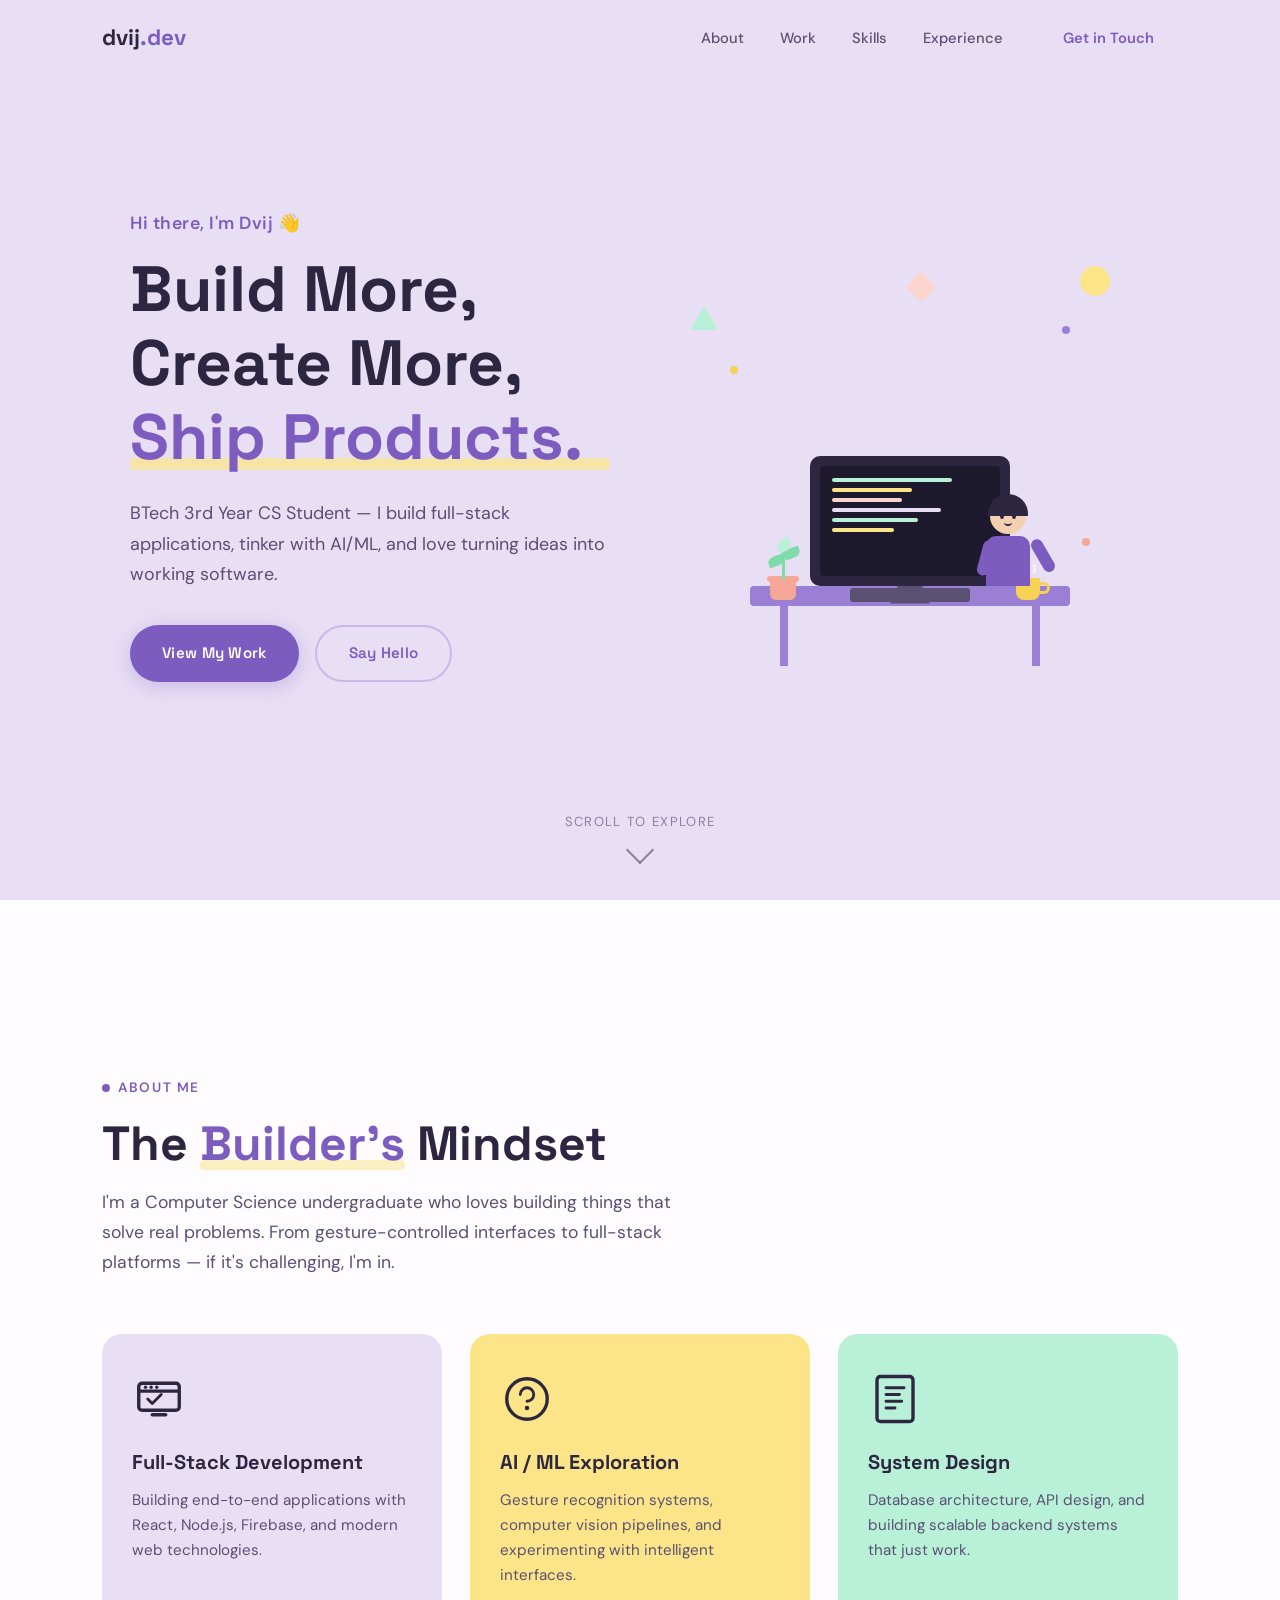
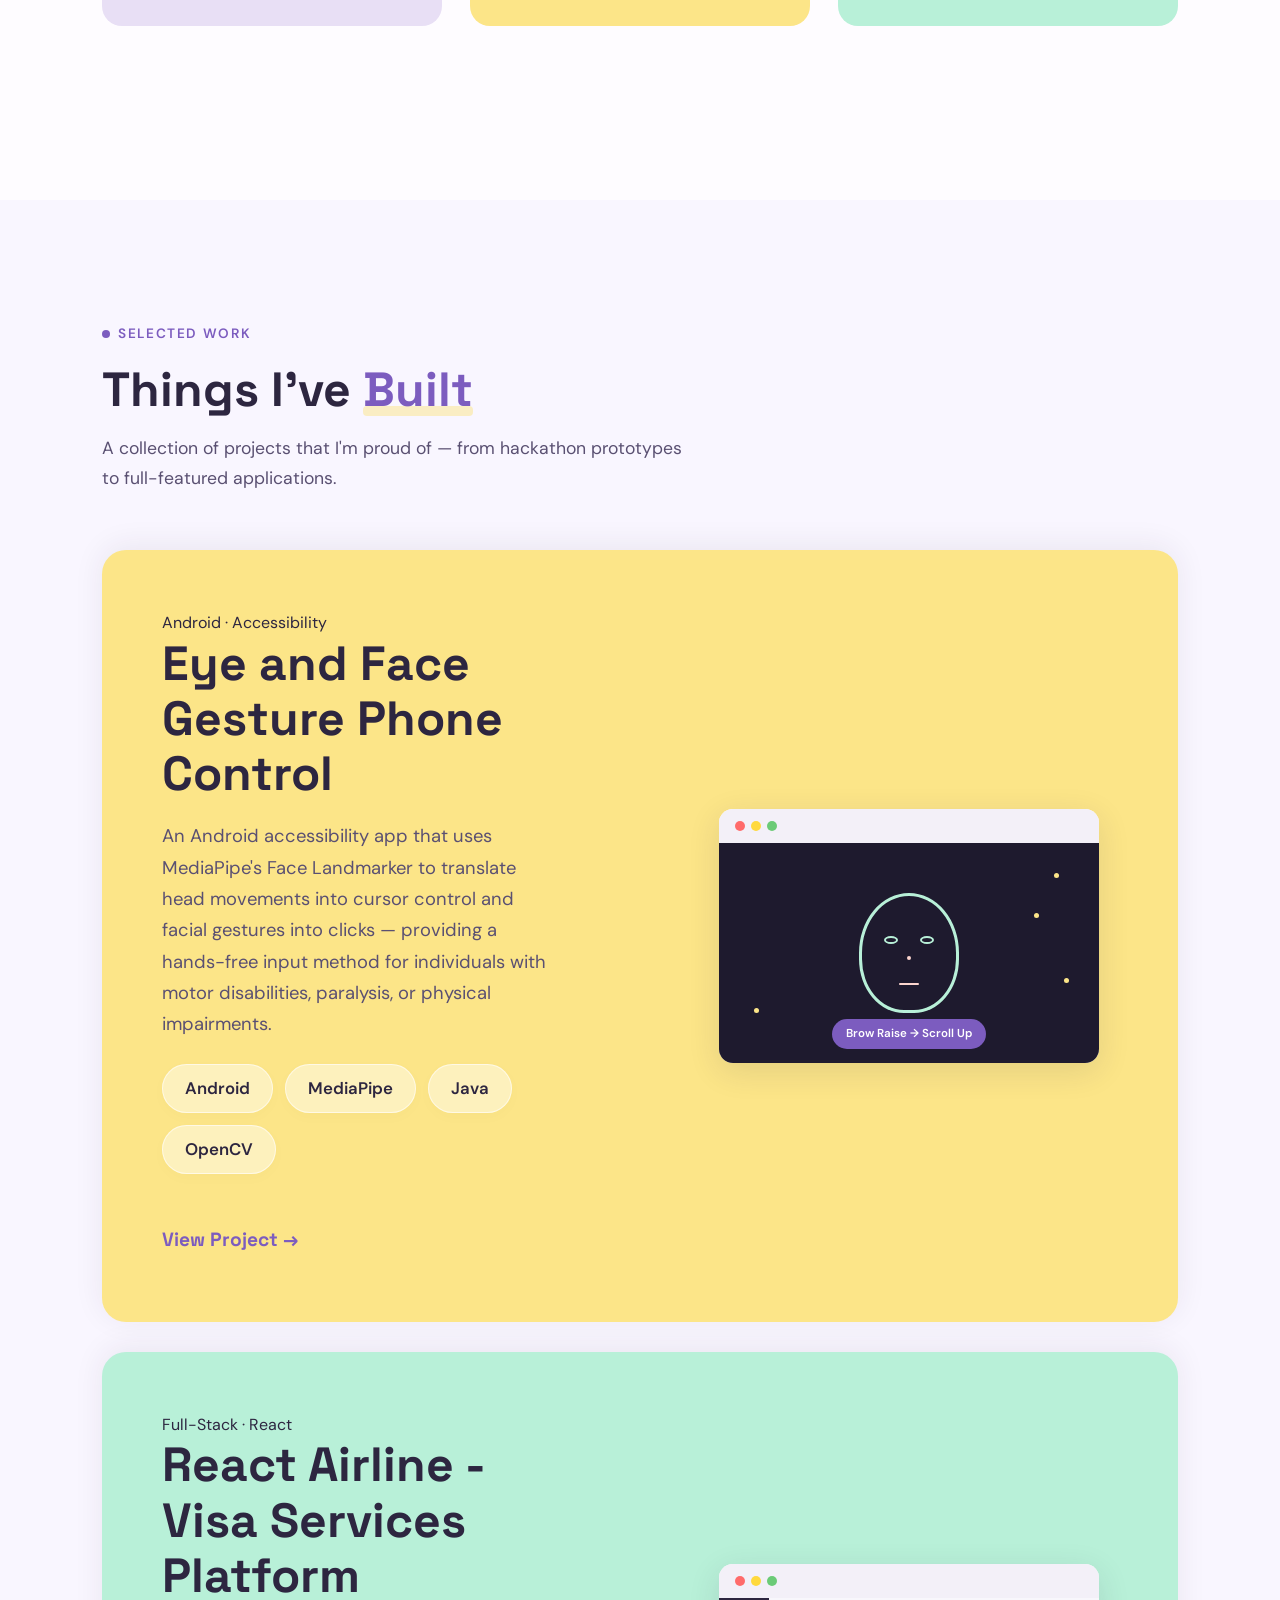
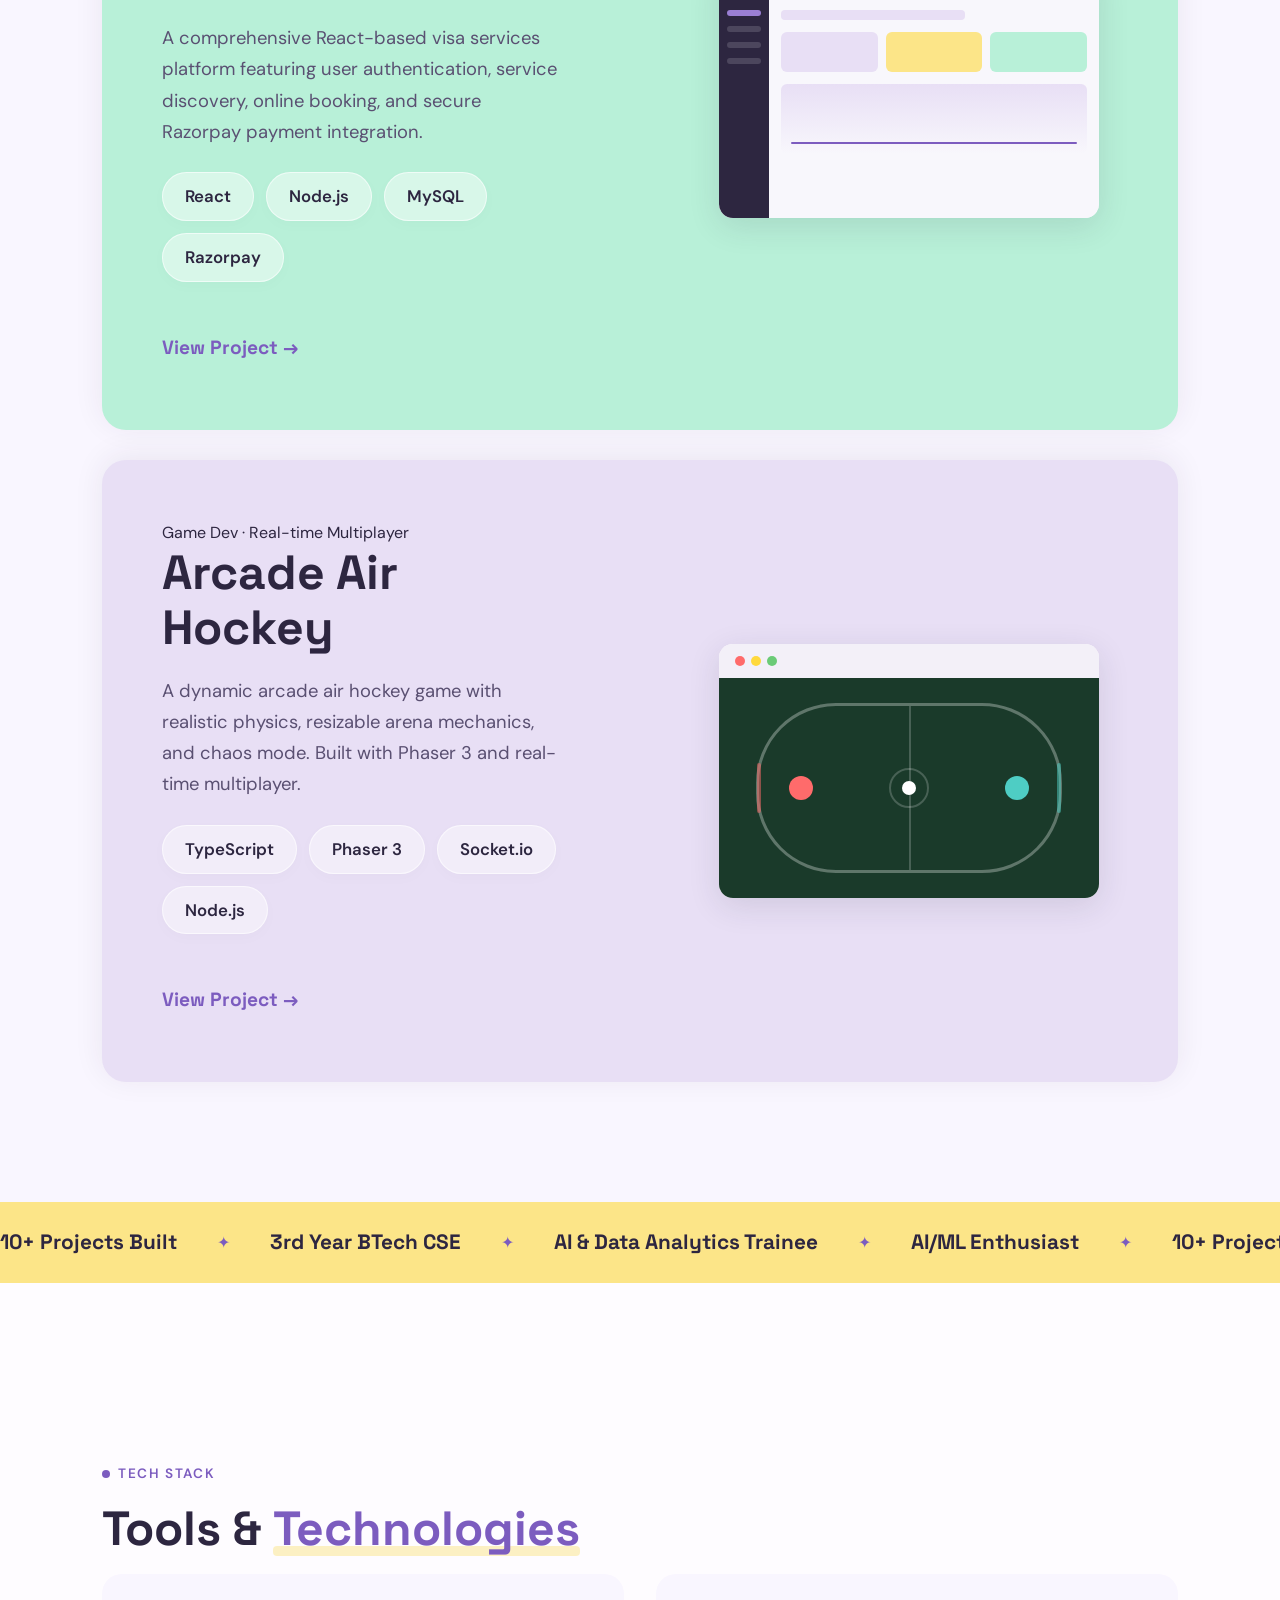
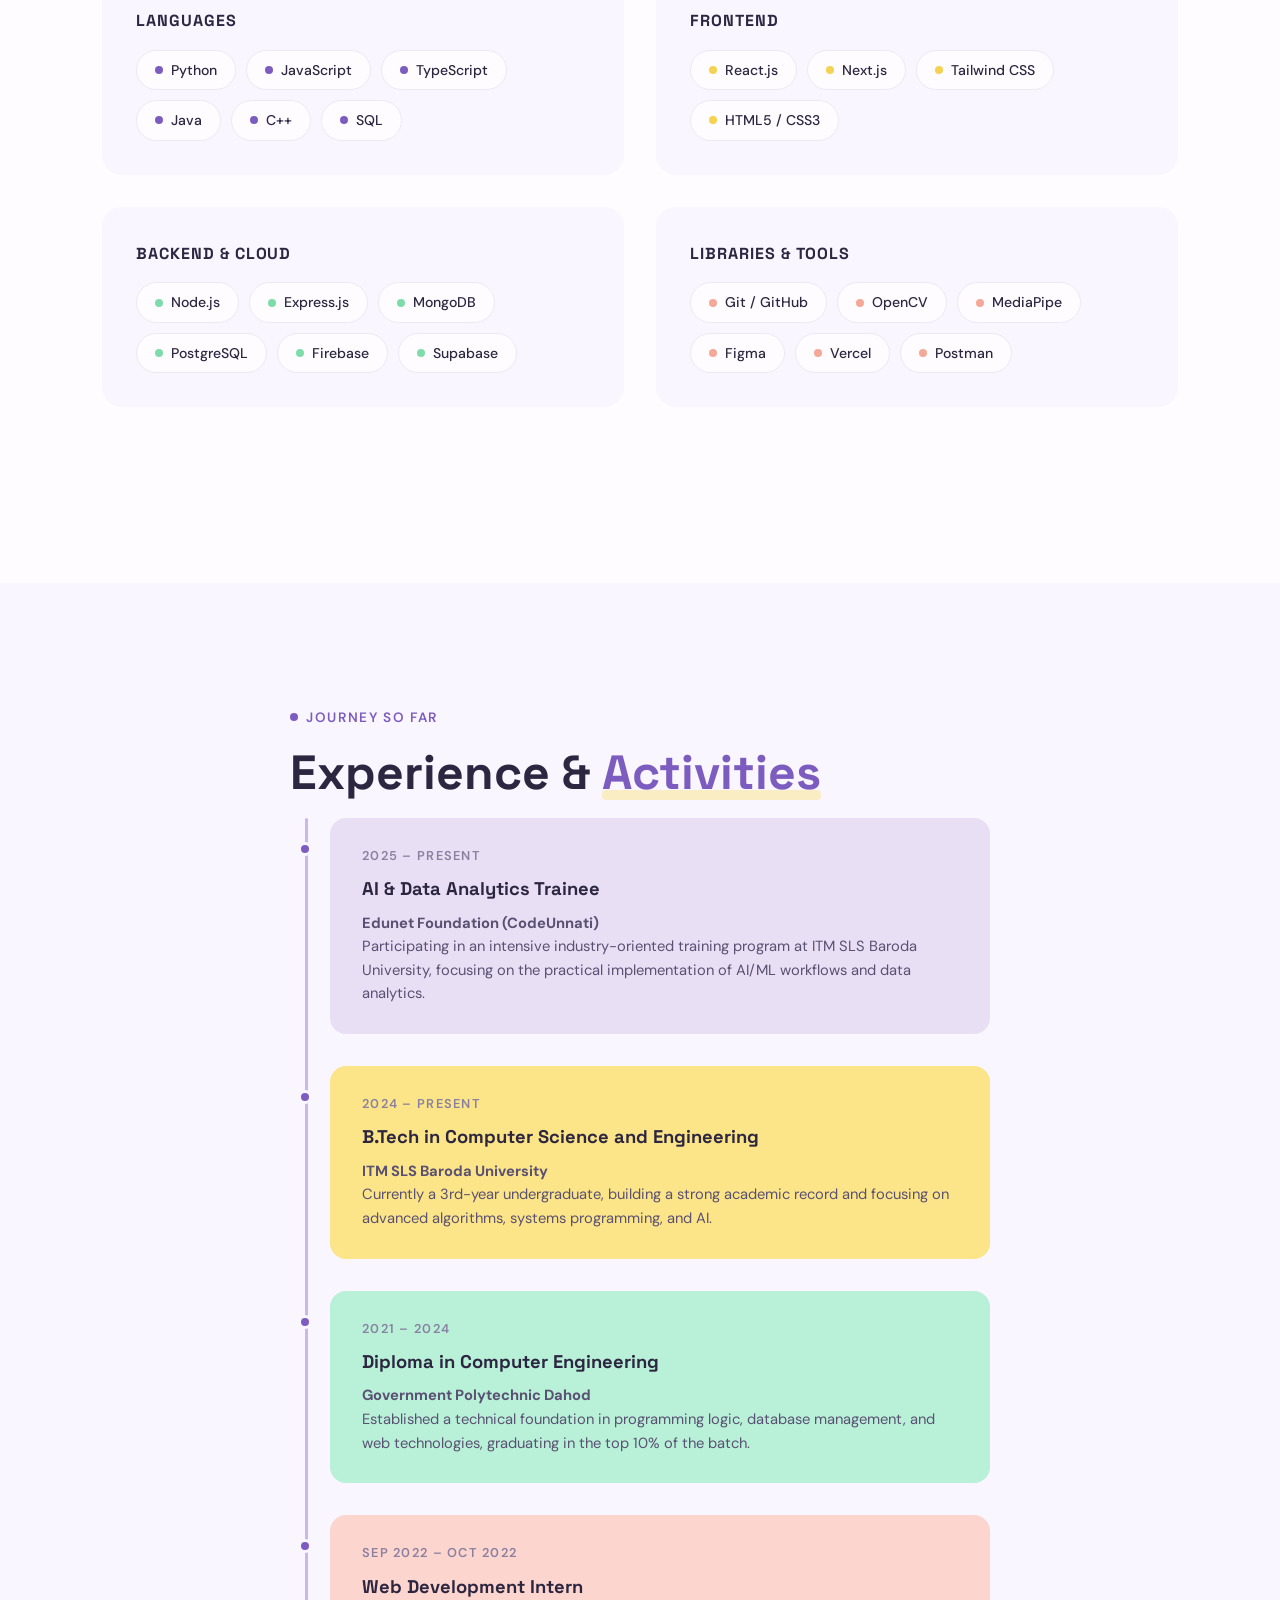
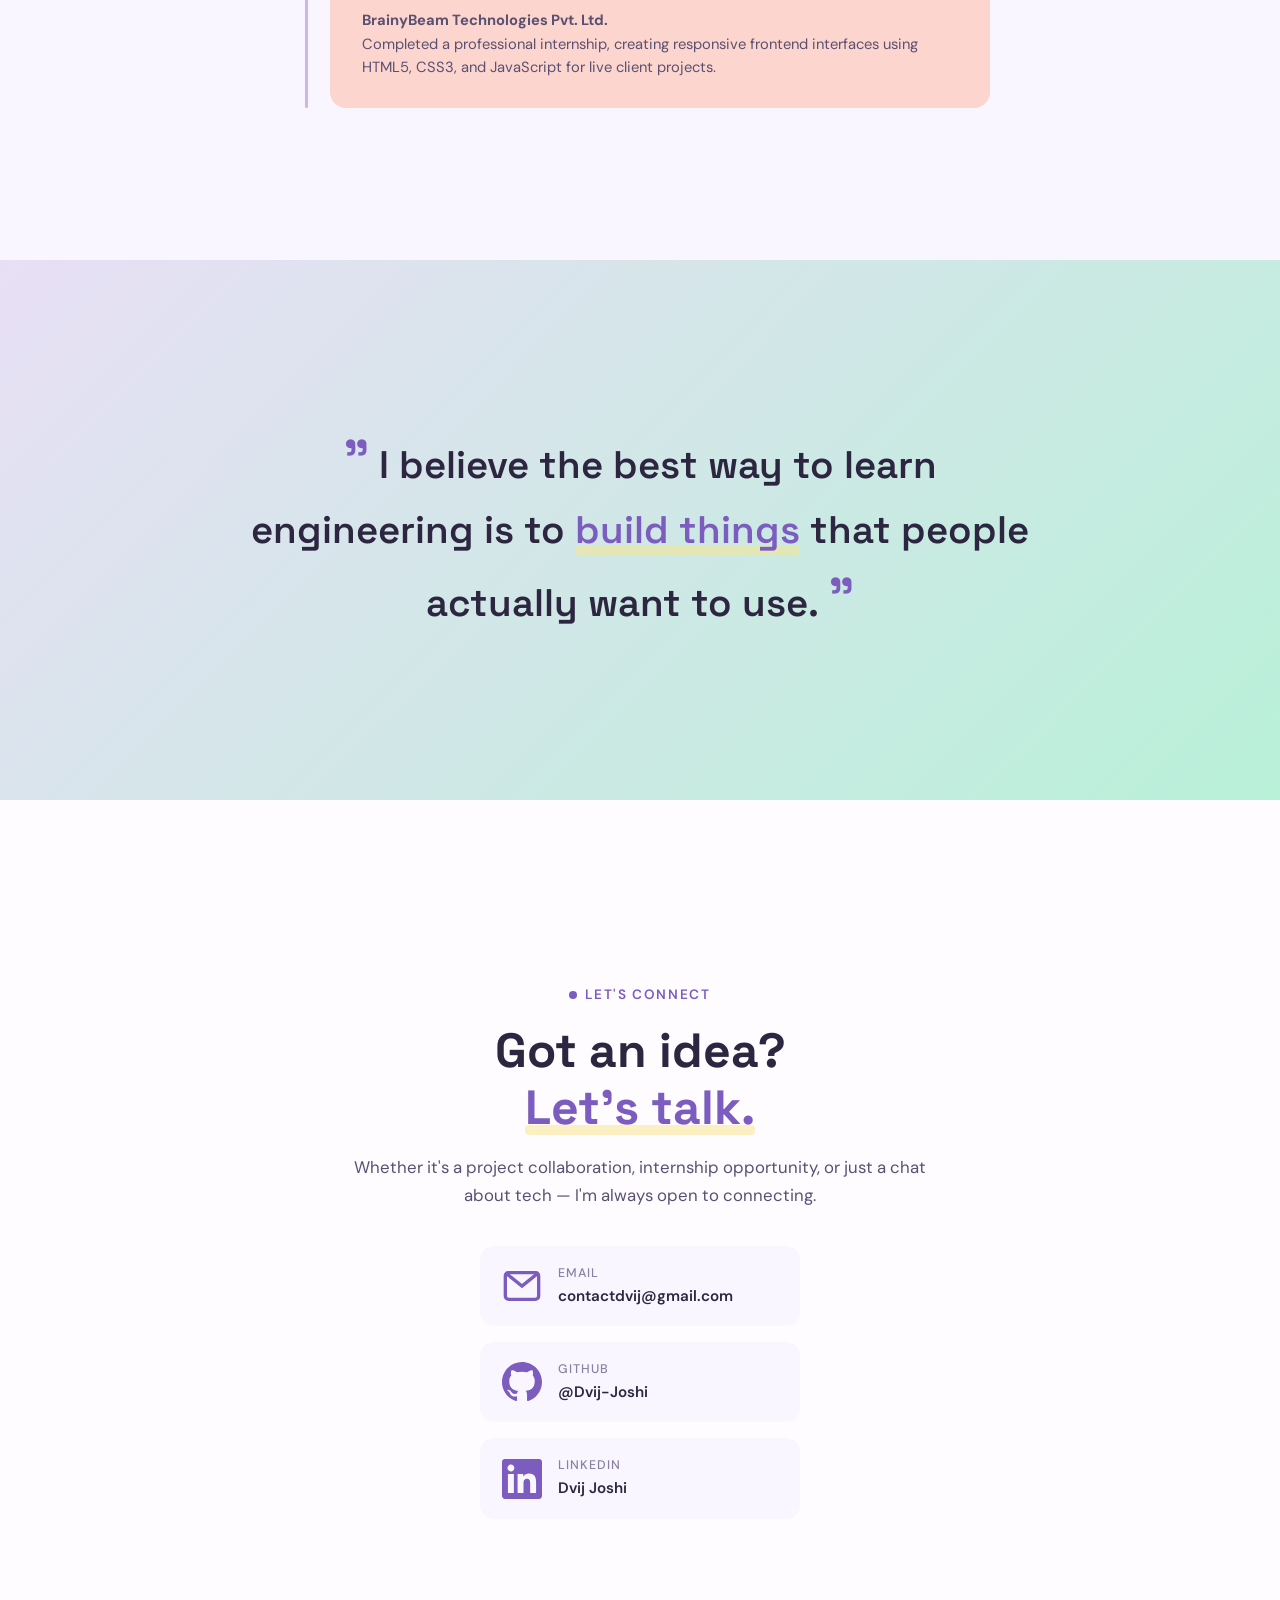
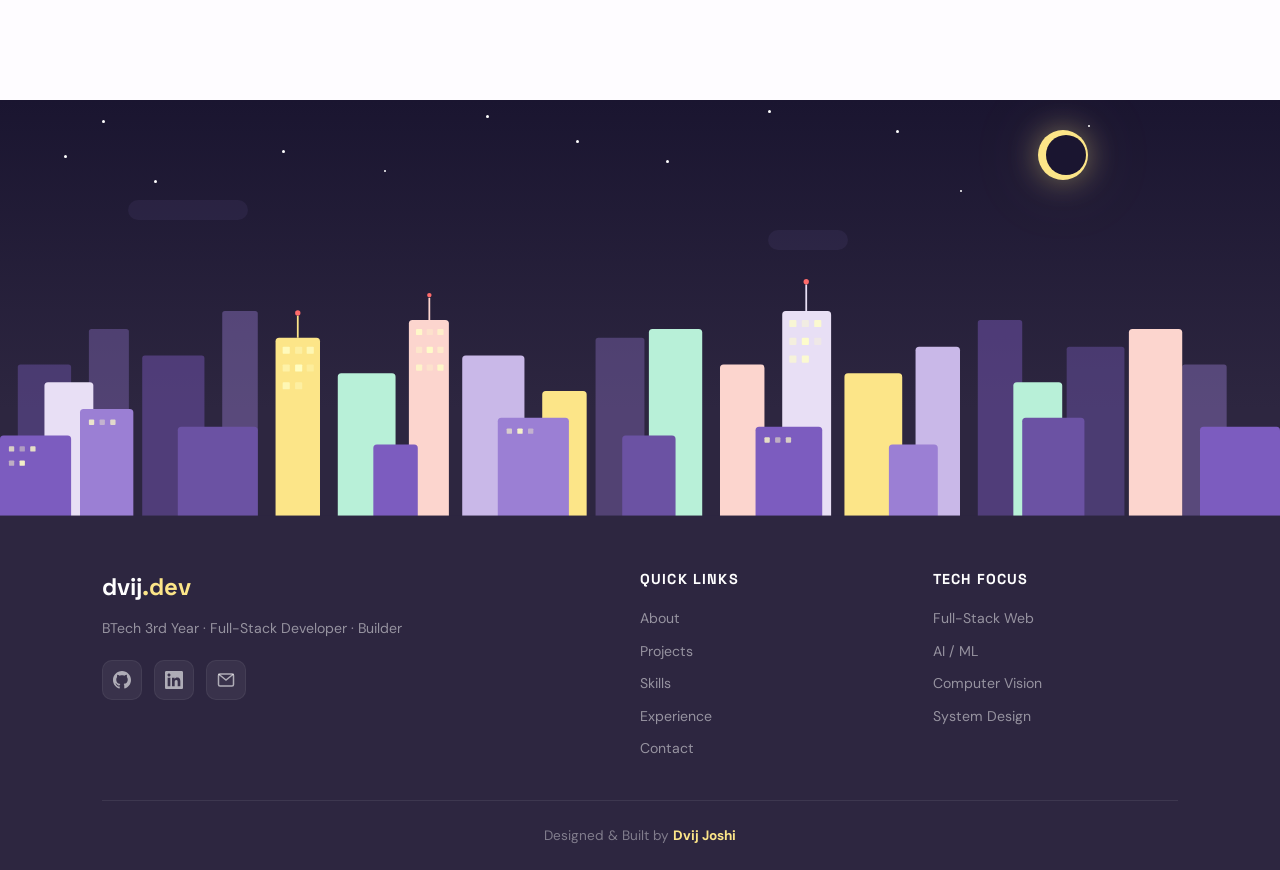
==== commit d47e0c09: "Remove Twitter link from index.html Removed Twitter social icon link from footer." ====
--- a/index.html
+++ b/index.html
@@ -666,13 +666,6 @@
                                     <path d="m2 4 10 8 10-8" />
                                 </svg>
                             </a>
-                            <a href="https://twitter.com/dvijjoshi" target="_blank" aria-label="Twitter"
-                                class="social-icon">
-                                <svg viewBox="0 0 24 24" fill="currentColor" width="20" height="20">
-                                    <path
-                                        d="M18.244 2.25h3.308l-7.227 8.26 8.502 11.24H16.17l-5.214-6.817L4.99 21.75H1.68l7.73-8.835L1.254 2.25H8.08l4.713 6.231zm-1.161 17.52h1.833L7.084 4.126H5.117z" />
-                                </svg>
-                            </a>
                         </div>
                     </div>
                     <div class="footer-nav">
@@ -708,4 +701,4 @@
     <script src="script.js"></script>
 </body>
 
-</html>+</html>
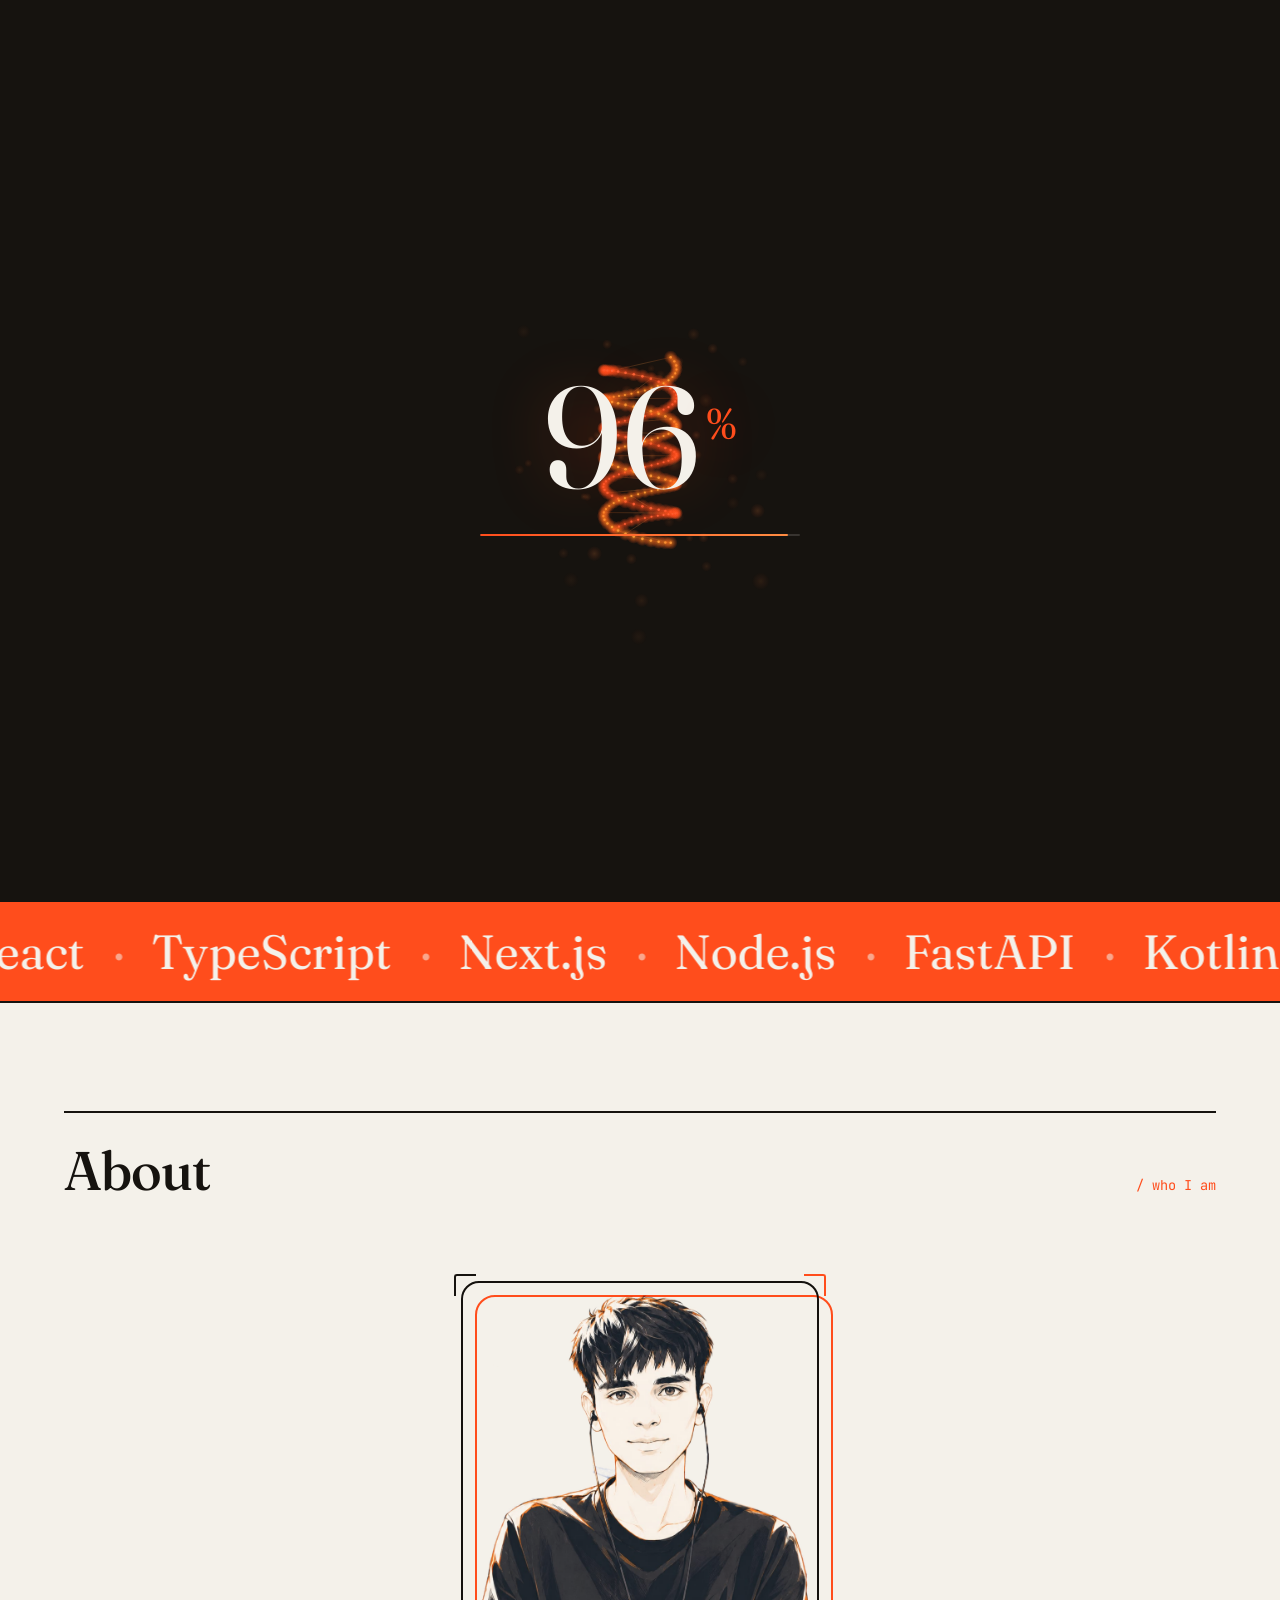
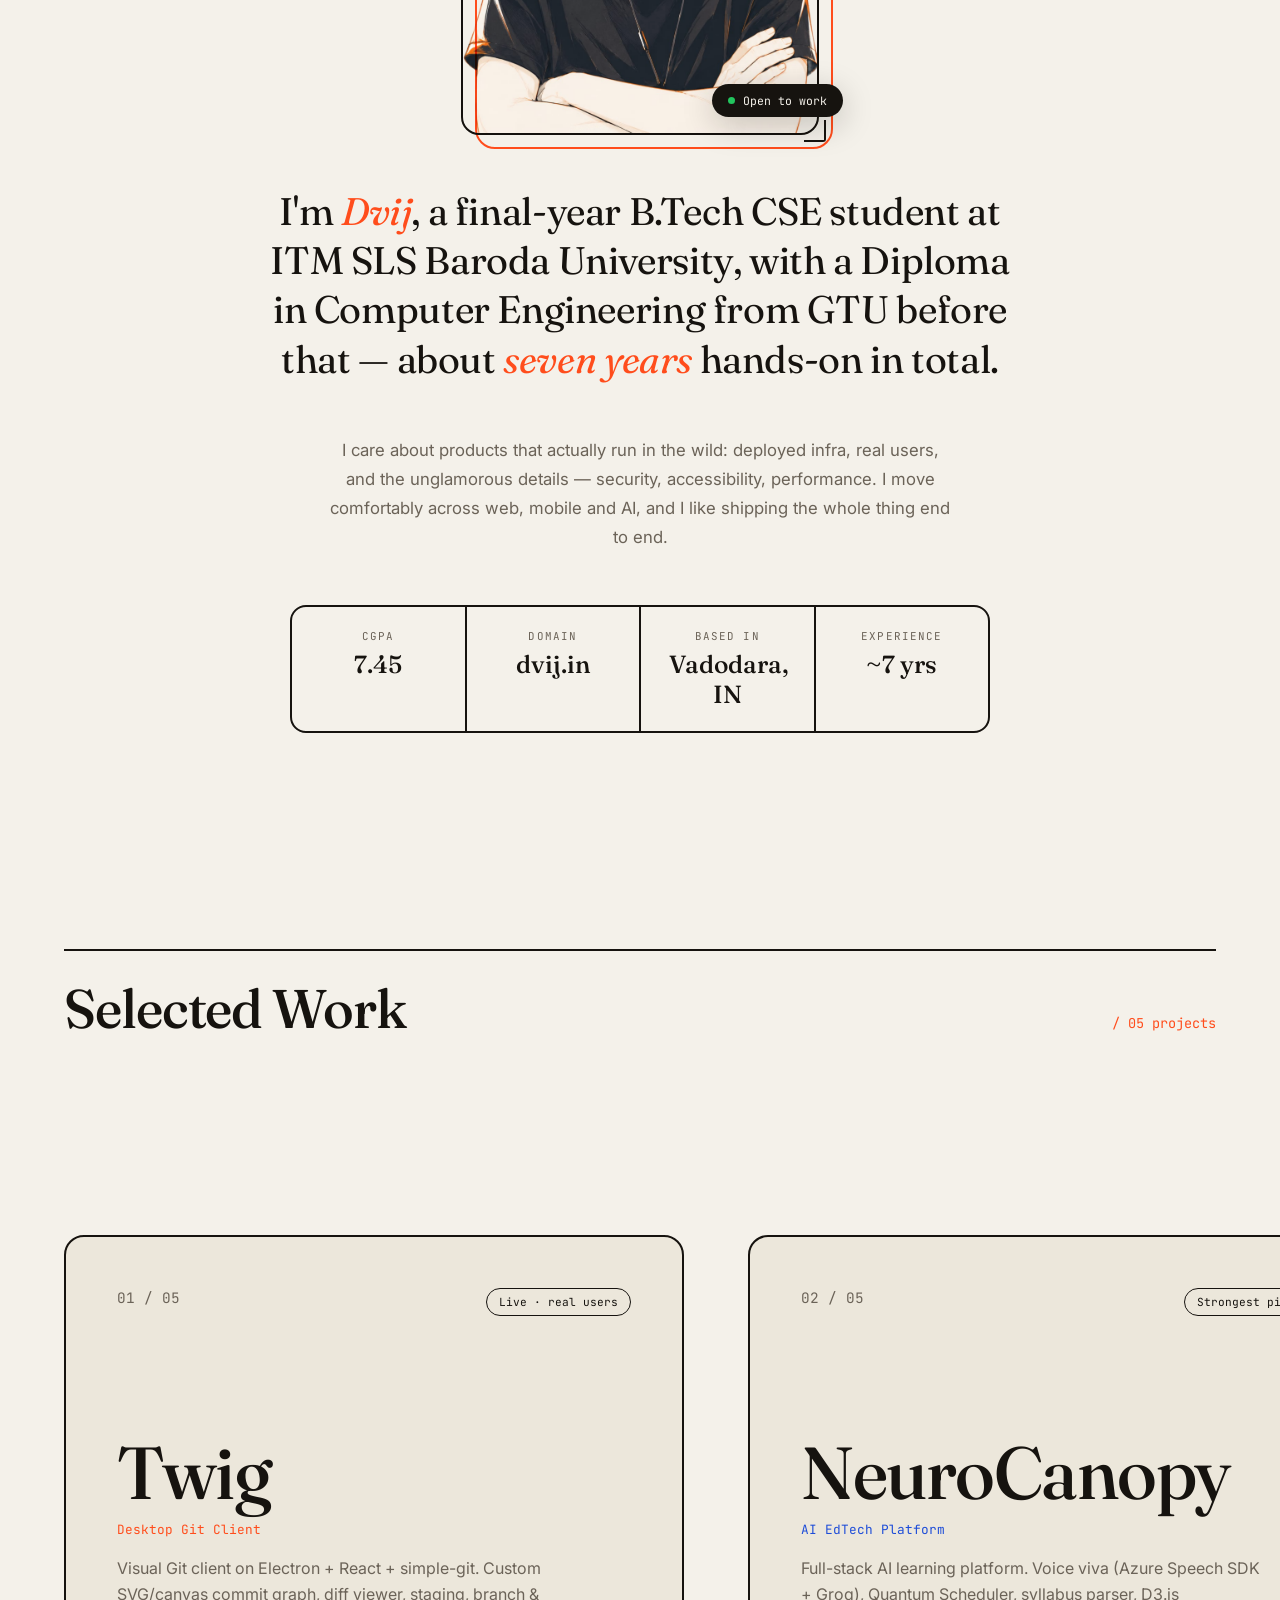
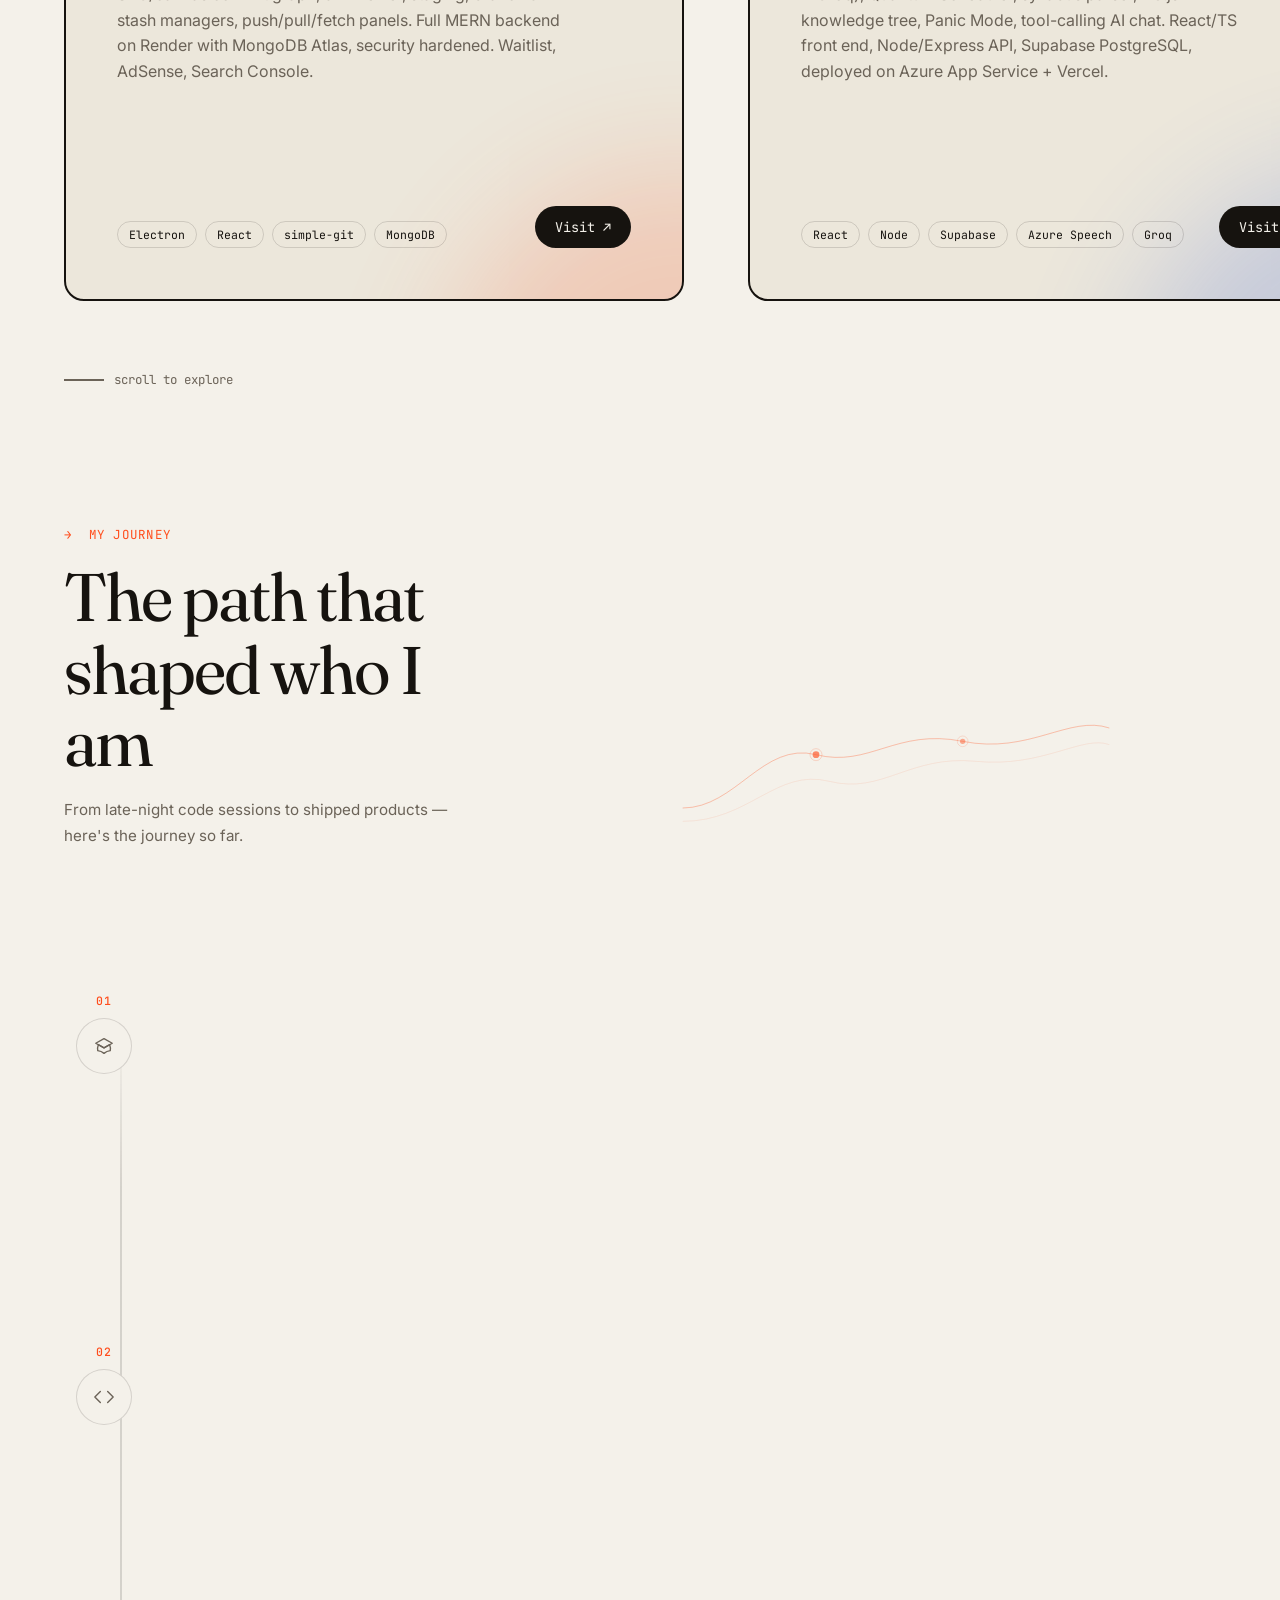
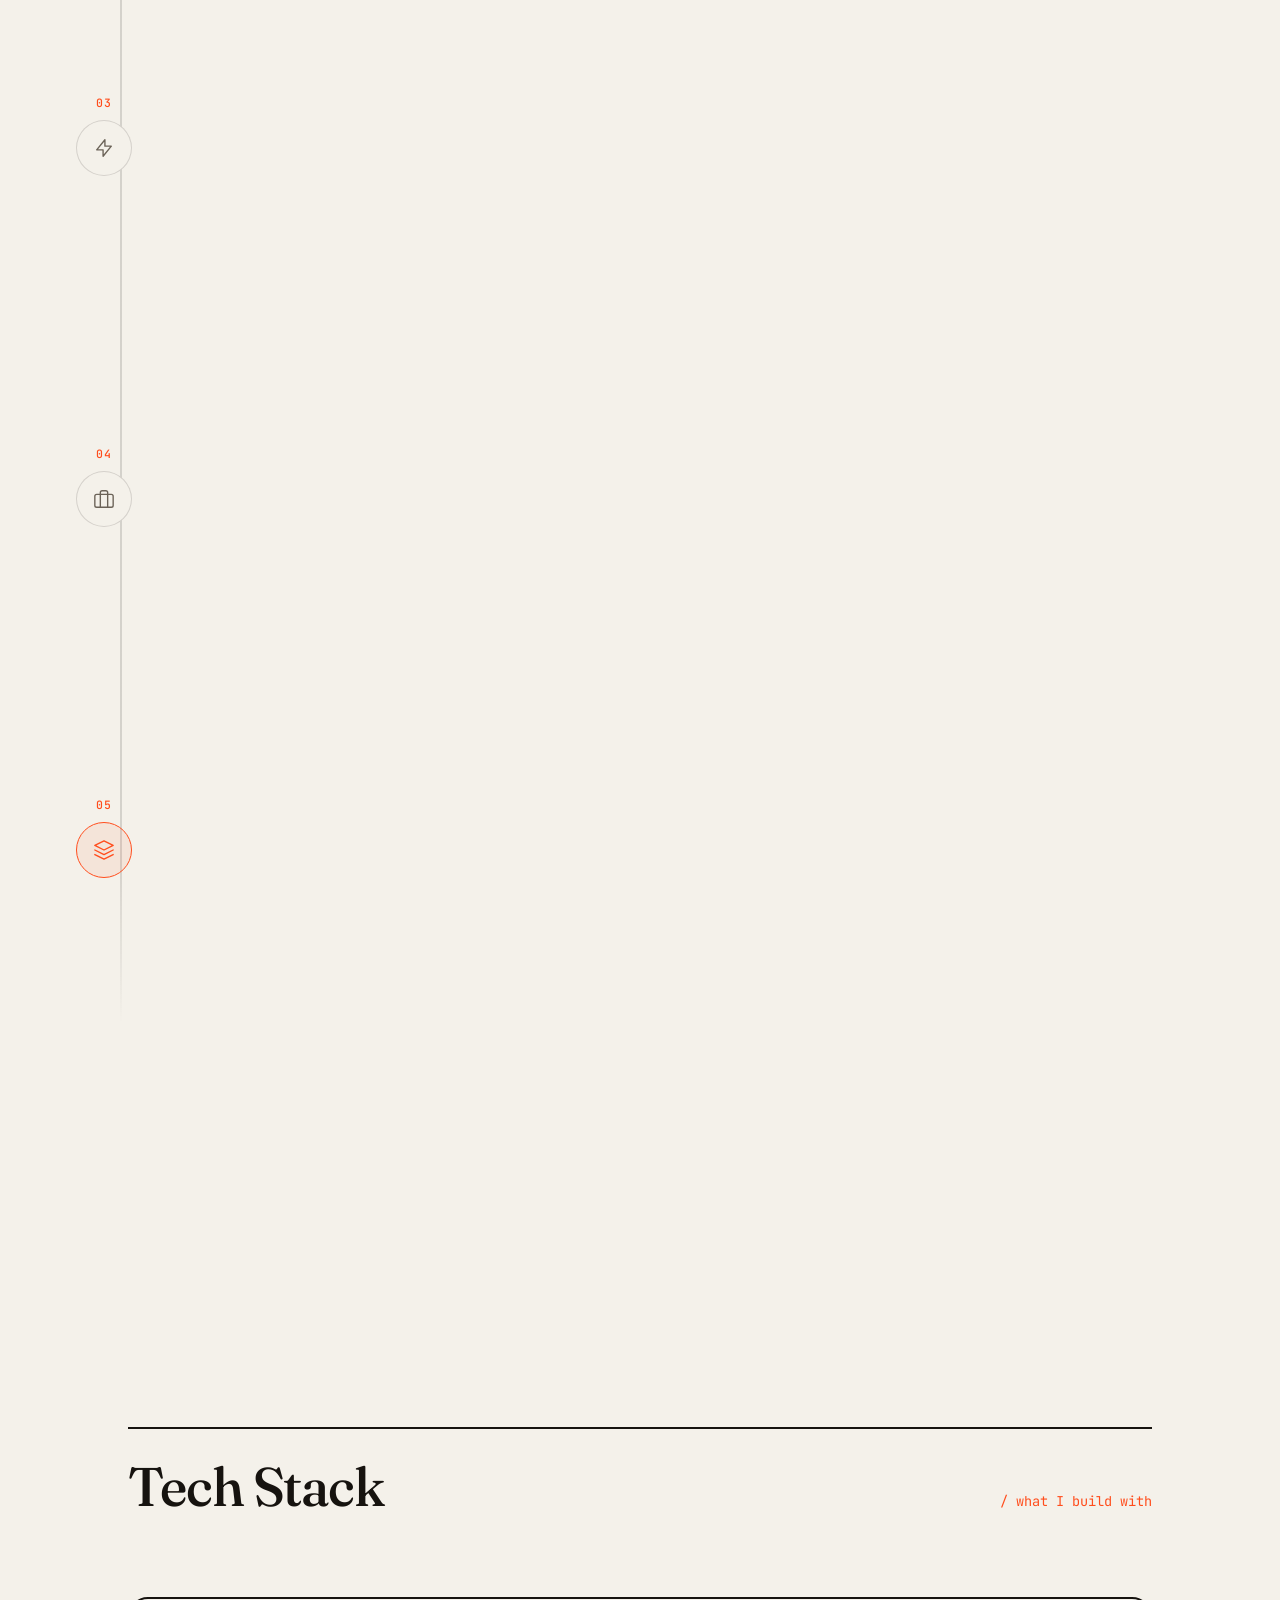
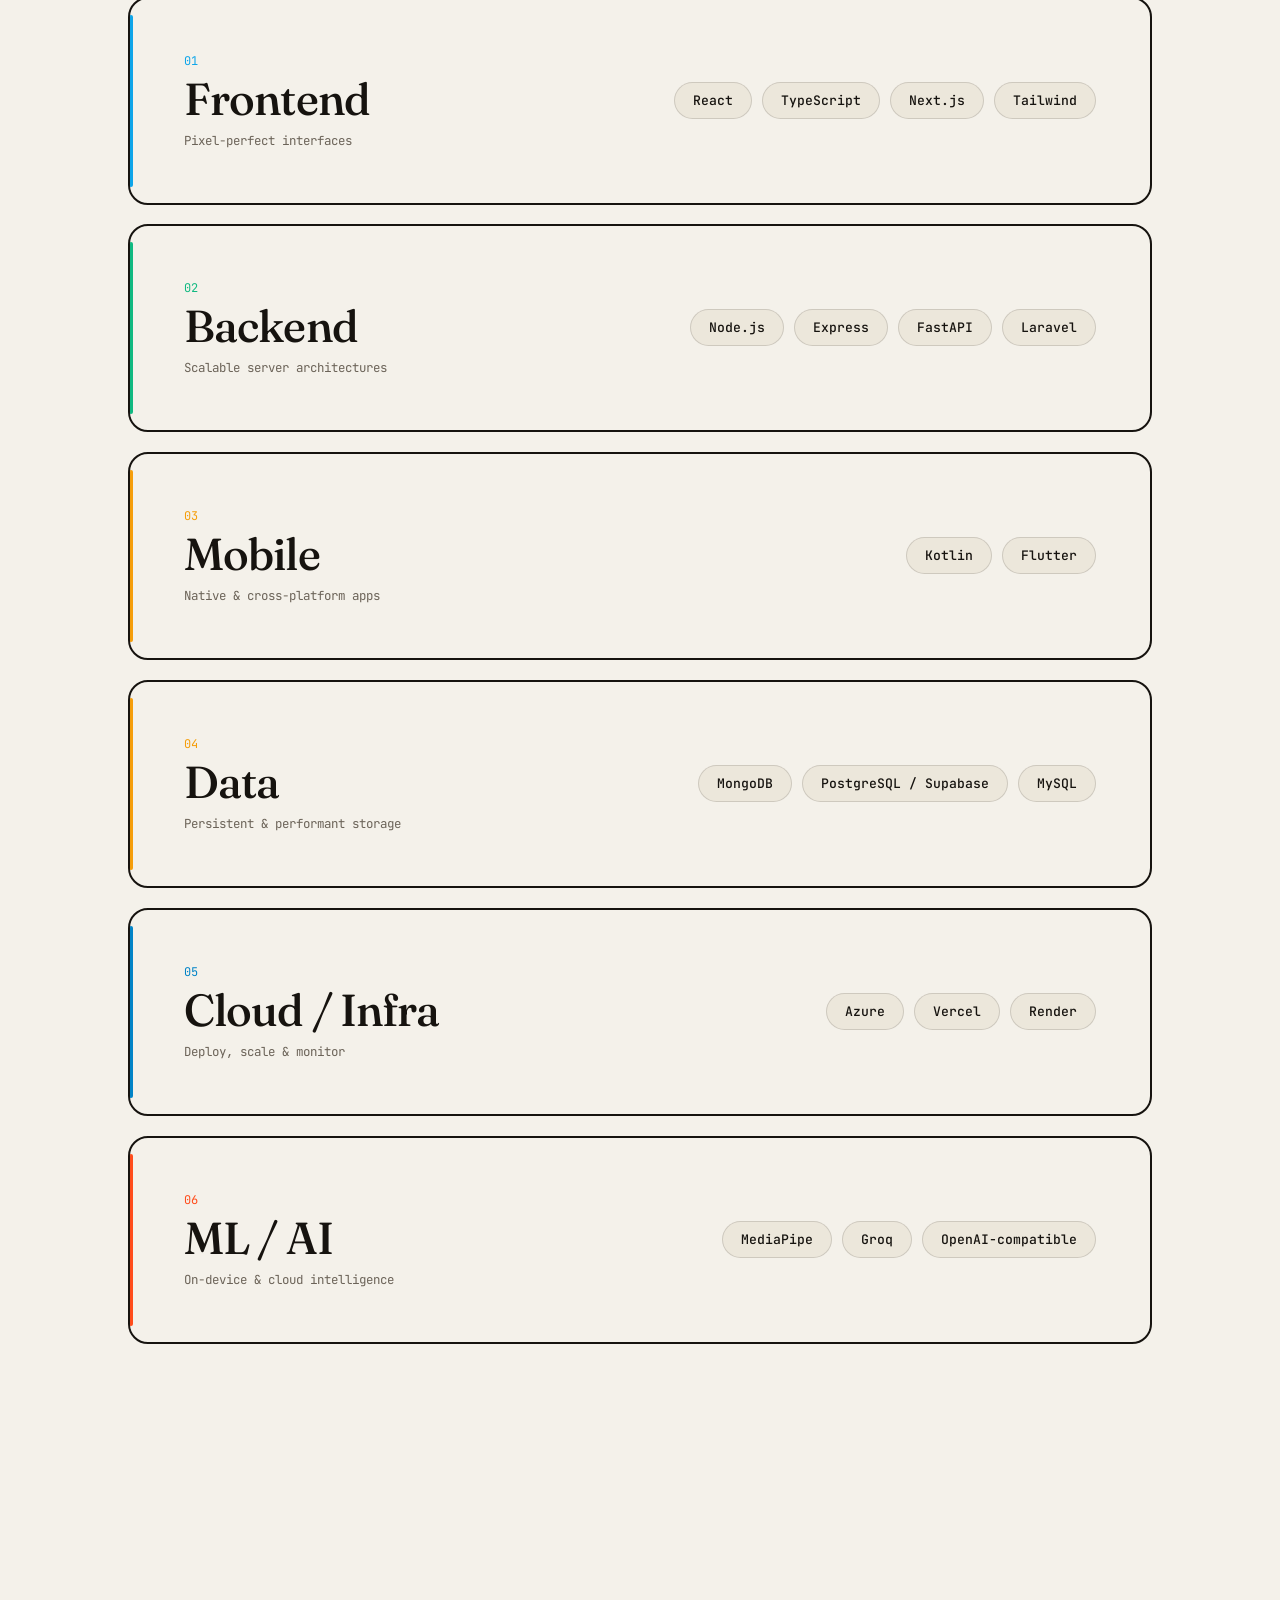
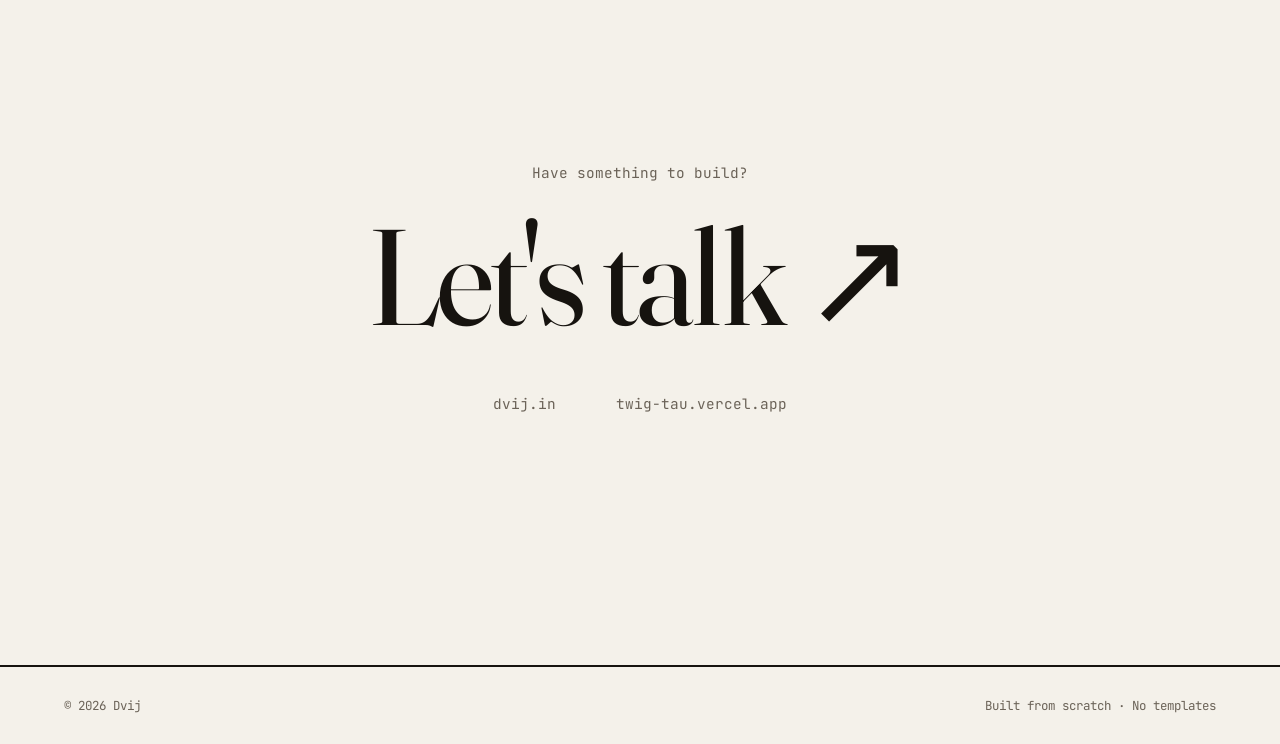
==== commit b220c1bc: "feat: implement redesigned portfolio with offline assets, mobile optimized particles, and separate j" ====
--- a/index.html
+++ b/index.html
@@ -1,704 +1,447 @@
 <!DOCTYPE html>
 <html lang="en">
-
 <head>
-    <meta charset="UTF-8">
-    <meta name="viewport" content="width=device-width, initial-scale=1.0">
-    <title>Dvij Joshi — Developer & Creator</title>
-    <meta name="description"
-        content="Portfolio of Dvij Joshi — BTech 3rd Year Computer Science student, Full-Stack Developer, and Builder.">
-    <link rel="preconnect" href="https://fonts.googleapis.com">
-    <link rel="preconnect" href="https://fonts.gstatic.com" crossorigin>
-    <link
-        href="https://fonts.googleapis.com/css2?family=DM+Sans:ital,opsz,wght@0,9..40,300;0,9..40,400;0,9..40,500;0,9..40,600;0,9..40,700;1,9..40,400&family=Space+Grotesk:wght@400;500;600;700&display=swap"
-        rel="stylesheet">
-    <link rel="stylesheet" href="styles.css">
+  <meta charset="UTF-8" />
+  <meta name="viewport" content="width=device-width, initial-scale=1.0" />
+  <title>Dvij — Software Engineer & Builder</title>
+  <meta name="description" content="Dvij — B.Tech CSE. Full-stack, AI and mobile engineer. Building Twig, NeuroCanopy, OptiSync and more from Gujarat, India." />
+  <meta property="og:title" content="Dvij — Software Engineer & Builder" />
+  <meta property="og:description" content="Full-stack, AI and mobile engineer. Real shipped products." />
+  <meta property="og:type" content="website" />
+  <link rel="preconnect" href="https://fonts.googleapis.com" />
+  <link rel="preconnect" href="https://fonts.gstatic.com" crossorigin />
+  <link href="https://fonts.googleapis.com/css2?family=Fraunces:opsz,wght@9..144,400;9..144,500;9..144,600&family=Inter:wght@400;500;600&family=JetBrains+Mono:wght@400;500&display=swap" rel="stylesheet" />
+  <link rel="stylesheet" href="styles.css" />
 </head>
-
 <body>
-    <!-- Navigation -->
-    <nav class="navbar" id="navbar">
-        <div class="nav-container">
-            <a href="#" class="nav-logo">dvij<span>.dev</span></a>
-            <ul class="nav-links">
-                <li><a href="#about">About</a></li>
-                <li><a href="#work">Work</a></li>
-                <li><a href="#skills">Skills</a></li>
-                <li><a href="#experience">Experience</a></li>
-                <li><a href="#contact" class="nav-cta">Get in Touch</a></li>
-            </ul>
-            <button class="nav-toggle" id="navToggle" aria-label="Toggle menu">
-                <span></span><span></span><span></span>
-            </button>
-        </div>
+  <div class="cursor" data-cursor></div>
+  <div class="cursor-dot" data-cursor-dot></div>
+
+  <div class="loader" data-loader>
+    <canvas id="loader-bg" data-loader-canvas></canvas>
+    <div class="loader__content">
+      <div class="loader__count"><span data-count>0</span><i>%</i></div>
+      <div class="loader__bar"><span data-bar></span></div>
+    </div>
+  </div>
+
+  <canvas id="bg" data-bg></canvas>
+  <div class="scrollbar" data-scrollbar></div>
+  <div class="counter" data-counter><b>00</b> / 05</div>
+
+  <header class="nav" data-nav>
+    <a href="#top" class="nav__brand" data-link>Dvij<span>.</span></a>
+    <nav class="nav__links" data-nav-links>
+      <a href="#about" data-link>About</a>
+      <a href="#work" data-link>Work</a>
+      <a href="#stack" data-link>Stack</a>
+      <a href="#contact" class="nav__cta" data-link>Contact</a>
     </nav>
-
-    <!-- Hero Section -->
-    <section class="hero" id="hero">
-        <div class="hero-container">
-            <div class="hero-content">
-                <p class="hero-greeting reveal-up">Hi there, I'm Dvij 👋</p>
-                <h1 class="hero-title">
-                    <span class="reveal-up" style="--delay: 0.1s">Build More,</span>
-                    <span class="reveal-up" style="--delay: 0.2s">Create More,</span>
-                    <span class="reveal-up highlight-text" style="--delay: 0.3s">Ship Products.</span>
-                </h1>
-                <p class="hero-description reveal-up" style="--delay: 0.4s">
-                    BTech 3rd Year CS Student — I build full-stack applications,
-                    tinker with AI/ML, and love turning ideas into working software.
-                </p>
-                <div class="hero-actions reveal-up" style="--delay: 0.5s">
-                    <a href="#work" class="btn btn-primary">View My Work</a>
-                    <a href="#contact" class="btn btn-secondary">Say Hello</a>
-                </div>
-            </div>
-            <div class="hero-illustration reveal-up" style="--delay: 0.3s">
-                <div class="illustration-scene">
-                    <div class="desk">
-                        <div class="monitor">
-                            <div class="screen">
-                                <div class="code-line cl1"></div>
-                                <div class="code-line cl2"></div>
-                                <div class="code-line cl3"></div>
-                                <div class="code-line cl4"></div>
-                                <div class="code-line cl5"></div>
-                                <div class="code-line cl6"></div>
-                            </div>
-                            <div class="monitor-stand"></div>
-                        </div>
-                        <div class="keyboard"></div>
-                        <div class="coffee-cup">
-                            <div class="steam s1"></div>
-                            <div class="steam s2"></div>
-                            <div class="steam s3"></div>
-                        </div>
-                        <div class="plant">
-                            <div class="pot"></div>
-                            <div class="stem"></div>
-                            <div class="leaf l1"></div>
-                            <div class="leaf l2"></div>
-                            <div class="leaf l3"></div>
-                        </div>
-                    </div>
-                    <div class="floating-shapes">
-                        <div class="shape shape-circle"></div>
-                        <div class="shape shape-triangle"></div>
-                        <div class="shape shape-square"></div>
-                        <div class="shape shape-dot d1"></div>
-                        <div class="shape shape-dot d2"></div>
-                        <div class="shape shape-dot d3"></div>
-                    </div>
-                    <div class="character">
-                        <div class="char-head">
-                            <div class="hair"></div>
-                            <div class="face">
-                                <div class="eye left-eye"></div>
-                                <div class="eye right-eye"></div>
-                                <div class="mouth"></div>
-                            </div>
-                        </div>
-                        <div class="char-body"></div>
-                        <div class="char-arm left-arm"></div>
-                        <div class="char-arm right-arm"></div>
-                    </div>
-                </div>
-            </div>
-        </div>
-        <div class="hero-scroll-indicator">
-            <span>Scroll to explore</span>
-            <div class="scroll-arrow"></div>
-        </div>
-    </section>
-
-    <!-- About / What I Do Section -->
-    <section class="about-section" id="about">
-        <div class="container">
-            <div class="section-label reveal-up">
-                <span class="label-dot"></span>
-                About Me
-            </div>
-            <h2 class="section-title reveal-up">
-                The <span class="text-highlight">Builder's</span> Mindset
-            </h2>
-            <p class="section-subtitle reveal-up">
-                I'm a Computer Science undergraduate who loves building things that solve real problems.
-                From gesture-controlled interfaces to full-stack platforms — if it's challenging, I'm in.
-            </p>
-            <div class="about-cards">
-                <div class="about-card card-lavender reveal-up" style="--delay: 0.1s">
-                    <div class="card-icon">
-                        <svg viewBox="0 0 48 48" fill="none">
-                            <rect x="6" y="10" width="36" height="24" rx="3" stroke="currentColor" stroke-width="3" />
-                            <path d="M6 17h36" stroke="currentColor" stroke-width="3" />
-                            <circle cx="12" cy="13.5" r="1.5" fill="currentColor" />
-                            <circle cx="17" cy="13.5" r="1.5" fill="currentColor" />
-                            <circle cx="22" cy="13.5" r="1.5" fill="currentColor" />
-                            <path d="M14 24l4 4 8-8" stroke="currentColor" stroke-width="2.5" stroke-linecap="round"
-                                stroke-linejoin="round" />
-                            <path d="M18 38h12" stroke="currentColor" stroke-width="3" stroke-linecap="round" />
-                        </svg>
-                    </div>
-                    <h3>Full-Stack Development</h3>
-                    <p>Building end-to-end applications with React, Node.js, Firebase, and modern web technologies.</p>
-                </div>
-                <div class="about-card card-yellow reveal-up" style="--delay: 0.2s">
-                    <div class="card-icon">
-                        <svg viewBox="0 0 48 48" fill="none">
-                            <path d="M24 6C14.06 6 6 14.06 6 24s8.06 18 18 18 18-8.06 18-18S33.94 6 24 6z"
-                                stroke="currentColor" stroke-width="3" />
-                            <path d="M18 20c0-3.31 2.69-6 6-6s6 2.69 6 6-2.69 6-6 6" stroke="currentColor"
-                                stroke-width="2.5" stroke-linecap="round" />
-                            <circle cx="24" cy="32" r="2" fill="currentColor" />
-                        </svg>
-                    </div>
-                    <h3>AI / ML Exploration</h3>
-                    <p>Gesture recognition systems, computer vision pipelines, and experimenting with intelligent
-                        interfaces.</p>
-                </div>
-                <div class="about-card card-mint reveal-up" style="--delay: 0.3s">
-                    <div class="card-icon">
-                        <svg viewBox="0 0 48 48" fill="none">
-                            <rect x="8" y="4" width="32" height="40" rx="3" stroke="currentColor" stroke-width="3" />
-                            <path d="M16 14h16M16 20h12M16 26h14M16 32h8" stroke="currentColor" stroke-width="2.5"
-                                stroke-linecap="round" />
-                        </svg>
-                    </div>
-                    <h3>System Design</h3>
-                    <p>Database architecture, API design, and building scalable backend systems that just work.</p>
-                </div>
-            </div>
-        </div>
-    </section>
-
-    <!-- Work / Projects Section -->
-    <section class="work-section" id="work">
-        <div class="container">
-            <div class="section-label reveal-up">
-                <span class="label-dot"></span>
-                Selected Work
-            </div>
-            <h2 class="section-title reveal-up">
-                Things I've <span class="text-highlight">Built</span>
-            </h2>
-            <p class="section-subtitle reveal-up">
-                A collection of projects that I'm proud of — from hackathon prototypes to full-featured applications.
-            </p>
-
-            <div class="projects-stack">
-                <!-- Project 1 -->
-                <div class="project-showcase showcase-yellow reveal-up">
-                    <div class="project-info">
-                        <span class="project-tag">Android · Accessibility</span>
-                        <h3 class="project-name">Eye and Face Gesture Phone Control</h3>
-                        <p class="project-desc">
-                            An Android accessibility app that uses MediaPipe's Face Landmarker to translate head
-                            movements into cursor control and facial gestures into clicks — providing a hands-free input
-                            method for individuals with motor disabilities, paralysis, or physical impairments.
-                        </p>
-                        <div class="project-tech">
-                            <span>Android</span>
-                            <span>MediaPipe</span>
-                            <span>Java</span>
-                            <span>OpenCV</span>
-                        </div>
-                        <a href="https://github.com/Dvij-Joshi/eye-face-gesture-control" target="_blank"
-                            class="project-link">View Project →</a>
-                    </div>
-                    <div class="project-preview">
-                        <div class="preview-window">
-                            <div class="window-dots">
-                                <span></span><span></span><span></span>
-                            </div>
-                            <div class="preview-content gesture-preview">
-                                <div class="face-outline">
-                                    <div class="eye-track left"></div>
-                                    <div class="eye-track right"></div>
-                                    <div class="nose-dot"></div>
-                                    <div class="lip-line"></div>
-                                </div>
-                                <div class="tracking-grid">
-                                    <div class="grid-dot gd1"></div>
-                                    <div class="grid-dot gd2"></div>
-                                    <div class="grid-dot gd3"></div>
-                                    <div class="grid-dot gd4"></div>
-                                </div>
-                                <div class="gesture-label">Brow Raise → Scroll Up</div>
-                            </div>
-                        </div>
-                    </div>
-                </div>
-
-                <!-- Project 2 -->
-                <div class="project-showcase showcase-mint reveal-up">
-                    <div class="project-info">
-                        <span class="project-tag">Full-Stack · React</span>
-                        <h3 class="project-name">React Airline - Visa Services Platform</h3>
-                        <p class="project-desc">
-                            A comprehensive React-based visa services platform featuring user authentication, service
-                            discovery, online booking, and secure Razorpay payment integration.
-                        </p>
-                        <div class="project-tech">
-                            <span>React</span>
-                            <span>Node.js</span>
-                            <span>MySQL</span>
-                            <span>Razorpay</span>
-                        </div>
-                        <a href="https://github.com/Dvij-Joshi/React-airline" target="_blank" class="project-link">View
-                            Project →</a>
-                    </div>
-                    <div class="project-preview">
-                        <div class="preview-window">
-                            <div class="window-dots">
-                                <span></span><span></span><span></span>
-                            </div>
-                            <div class="preview-content dashboard-preview">
-                                <div class="dash-sidebar">
-                                    <div class="sb-item active"></div>
-                                    <div class="sb-item"></div>
-                                    <div class="sb-item"></div>
-                                    <div class="sb-item"></div>
-                                </div>
-                                <div class="dash-main">
-                                    <div class="dash-header"></div>
-                                    <div class="dash-cards">
-                                        <div class="mini-card mc1"></div>
-                                        <div class="mini-card mc2"></div>
-                                        <div class="mini-card mc3"></div>
-                                    </div>
-                                    <div class="dash-chart"></div>
-                                </div>
-                            </div>
-                        </div>
-                    </div>
-                </div>
-
-                <!-- Project 3 -->
-                <div class="project-showcase showcase-lavender reveal-up">
-                    <div class="project-info">
-                        <span class="project-tag">Game Dev · Real-time Multiplayer</span>
-                        <h3 class="project-name">Arcade Air Hockey</h3>
-                        <p class="project-desc">
-                            A dynamic arcade air hockey game with realistic physics,
-                            resizable arena mechanics, and chaos mode. Built with Phaser 3 and real-time multiplayer.
-                        </p>
-                        <div class="project-tech">
-                            <span>TypeScript</span>
-                            <span>Phaser 3</span>
-                            <span>Socket.io</span>
-                            <span>Node.js</span>
-                        </div>
-                        <a href="https://github.com/Dvij-Joshi/Arcade-Air-Hockey" target="_blank"
-                            class="project-link">View Project →</a>
-                    </div>
-                    <div class="project-preview">
-                        <div class="preview-window">
-                            <div class="window-dots">
-                                <span></span><span></span><span></span>
-                            </div>
-                            <div class="preview-content hockey-preview">
-                                <div class="rink">
-                                    <div class="center-line"></div>
-                                    <div class="center-circle"></div>
-                                    <div class="puck"></div>
-                                    <div class="paddle p1"></div>
-                                    <div class="paddle p2"></div>
-                                    <div class="goal g1"></div>
-                                    <div class="goal g2"></div>
-                                </div>
-                            </div>
-                        </div>
-                    </div>
-                </div>
-            </div> <!-- /.projects-stack -->
-        </div>
-    </section>
-
-    <!-- Marquee Stats Section -->
-    <section class="stats-section">
-        <div class="marquee-track">
-            <div class="marquee-content">
-                <span class="stat-item">10+ Projects Built</span>
-                <span class="stat-divider">✦</span>
-                <span class="stat-item">3rd Year BTech CSE</span>
-                <span class="stat-divider">✦</span>
-                <span class="stat-item">AI & Data Analytics Trainee</span>
-                <span class="stat-divider">✦</span>
-                <span class="stat-item">AI/ML Enthusiast</span>
-                <span class="stat-divider">✦</span>
-                <span class="stat-item">10+ Projects Built</span>
-                <span class="stat-divider">✦</span>
-                <span class="stat-item">3rd Year BTech CSE</span>
-                <span class="stat-divider">✦</span>
-                <span class="stat-item">AI & Data Analytics Trainee</span>
-                <span class="stat-divider">✦</span>
-                <span class="stat-item">AI/ML Enthusiast</span>
-                <span class="stat-divider">✦</span>
-            </div>
-        </div>
-    </section>
-
-    <!-- Skills Section -->
-    <section class="skills-section" id="skills">
-        <div class="container">
-            <div class="section-label reveal-up">
-                <span class="label-dot"></span>
-                Tech Stack
-            </div>
-            <h2 class="section-title reveal-up">
-                Tools & <span class="text-highlight">Technologies</span>
-            </h2>
-
-            <div class="skills-grid">
-                <div class="skill-category reveal-up" style="--delay: 0.1s">
-                    <h4 class="skill-cat-title">Languages</h4>
-                    <div class="skill-tags">
-                        <div class="skill-tag"><span class="tag-dot lang"></span>Python</div>
-                        <div class="skill-tag"><span class="tag-dot lang"></span>JavaScript</div>
-                        <div class="skill-tag"><span class="tag-dot lang"></span>TypeScript</div>
-                        <div class="skill-tag"><span class="tag-dot lang"></span>Java</div>
-                        <div class="skill-tag"><span class="tag-dot lang"></span>C++</div>
-                        <div class="skill-tag"><span class="tag-dot lang"></span>SQL</div>
-                    </div>
-                </div>
-                <div class="skill-category reveal-up" style="--delay: 0.15s">
-                    <h4 class="skill-cat-title">Frontend</h4>
-                    <div class="skill-tags">
-                        <div class="skill-tag"><span class="tag-dot frontend"></span>React.js</div>
-                        <div class="skill-tag"><span class="tag-dot frontend"></span>Next.js</div>
-                        <div class="skill-tag"><span class="tag-dot frontend"></span>Tailwind CSS</div>
-                        <div class="skill-tag"><span class="tag-dot frontend"></span>HTML5 / CSS3</div>
-                    </div>
-                </div>
-                <div class="skill-category reveal-up" style="--delay: 0.2s">
-                    <h4 class="skill-cat-title">Backend & Cloud</h4>
-                    <div class="skill-tags">
-                        <div class="skill-tag"><span class="tag-dot backend"></span>Node.js</div>
-                        <div class="skill-tag"><span class="tag-dot backend"></span>Express.js</div>
-                        <div class="skill-tag"><span class="tag-dot backend"></span>MongoDB</div>
-                        <div class="skill-tag"><span class="tag-dot backend"></span>PostgreSQL</div>
-                        <div class="skill-tag"><span class="tag-dot backend"></span>Firebase</div>
-                        <div class="skill-tag"><span class="tag-dot backend"></span>Supabase</div>
-                    </div>
-                </div>
-                <div class="skill-category reveal-up" style="--delay: 0.25s">
-                    <h4 class="skill-cat-title">Libraries & Tools</h4>
-                    <div class="skill-tags">
-                        <div class="skill-tag"><span class="tag-dot tools"></span>Git / GitHub</div>
-                        <div class="skill-tag"><span class="tag-dot tools"></span>OpenCV</div>
-                        <div class="skill-tag"><span class="tag-dot tools"></span>MediaPipe</div>
-                        <div class="skill-tag"><span class="tag-dot tools"></span>Figma</div>
-                        <div class="skill-tag"><span class="tag-dot tools"></span>Vercel</div>
-                        <div class="skill-tag"><span class="tag-dot tools"></span>Postman</div>
-                    </div>
-                </div>
-            </div>
-        </div>
-    </section>
-
-    <!-- Experience / Timeline -->
-    <section class="experience-section" id="experience">
-        <div class="container">
-            <div class="section-label reveal-up">
-                <span class="label-dot"></span>
-                Journey So Far
-            </div>
-            <h2 class="section-title reveal-up">
-                Experience & <span class="text-highlight">Activities</span>
-            </h2>
-
-            <div class="timeline">
-                <div class="timeline-item reveal-left" style="--delay: 0.1s">
-                    <div class="timeline-card card-lavender">
-                        <span class="timeline-date">2025 – Present</span>
-                        <h3>AI & Data Analytics Trainee</h3>
-                        <p><strong>Edunet Foundation (CodeUnnati)</strong><br>Participating in an intensive
-                            industry-oriented training program at ITM SLS Baroda University, focusing on the practical
-                            implementation of AI/ML workflows and data analytics.</p>
-                    </div>
-                </div>
-                <div class="timeline-item reveal-right" style="--delay: 0.15s">
-                    <div class="timeline-card card-yellow">
-                        <span class="timeline-date">2024 – Present</span>
-                        <h3>B.Tech in Computer Science and Engineering</h3>
-                        <p><strong>ITM SLS Baroda University</strong><br>Currently a 3rd-year undergraduate, building a
-                            strong academic record and focusing on advanced algorithms, systems programming, and AI.</p>
-                    </div>
-                </div>
-                <div class="timeline-item reveal-left" style="--delay: 0.2s">
-                    <div class="timeline-card card-mint">
-                        <span class="timeline-date">2021 – 2024</span>
-                        <h3>Diploma in Computer Engineering</h3>
-                        <p><strong>Government Polytechnic Dahod</strong><br>Established a technical foundation in
-                            programming logic, database management, and web technologies, graduating in the top 10% of
-                            the batch.</p>
-                    </div>
-                </div>
-                <div class="timeline-item reveal-right" style="--delay: 0.25s">
-                    <div class="timeline-card card-pink">
-                        <span class="timeline-date">Sep 2022 – Oct 2022</span>
-                        <h3>Web Development Intern</h3>
-                        <p><strong>BrainyBeam Technologies Pvt. Ltd.</strong><br>Completed a professional internship,
-                            creating responsive frontend interfaces using HTML5, CSS3, and JavaScript for live client
-                            projects.</p>
-                    </div>
-                </div>
-            </div>
-        </div>
-    </section>
-
-    <!-- Big Quote Section -->
-    <section class="quote-section">
-        <div class="container">
-            <blockquote class="big-quote reveal-up">
-                <span class="quote-mark">"</span>
-                I believe the best way to learn engineering is to
-                <span class="text-highlight">build things</span> that people
-                actually want to use.
-                <span class="quote-mark">"</span>
-            </blockquote>
-        </div>
-    </section>
-
-    <!-- Contact Section -->
-    <section class="contact-section" id="contact">
-        <div class="container">
-            <div class="contact-wrapper">
-                <div class="contact-info reveal-up">
-                    <div class="section-label">
-                        <span class="label-dot"></span>
-                        Let's Connect
-                    </div>
-                    <h2 class="section-title">
-                        Got an idea? <br><span class="text-highlight">Let's talk.</span>
-                    </h2>
-                    <p class="contact-text">
-                        Whether it's a project collaboration, internship opportunity,
-                        or just a chat about tech — I'm always open to connecting.
-                    </p>
-                    <div class="contact-links">
-                        <a href="mailto:contactdvij@gmail.com" class="contact-link-item">
-                            <div class="contact-icon">
-                                <svg viewBox="0 0 24 24" fill="none" stroke="currentColor" stroke-width="2">
-                                    <rect x="2" y="4" width="20" height="16" rx="2" />
-                                    <path d="m2 4 10 8 10-8" />
-                                </svg>
-                            </div>
-                            <div>
-                                <span class="link-label">Email</span>
-                                <span class="link-value">contactdvij@gmail.com</span>
-                            </div>
-                        </a>
-                        <a href="https://github.com/Dvij-Joshi" target="_blank" class="contact-link-item">
-                            <div class="contact-icon">
-                                <svg viewBox="0 0 24 24" fill="currentColor">
-                                    <path
-                                        d="M12 0c-6.626 0-12 5.373-12 12 0 5.302 3.438 9.8 8.207 11.387.599.111.793-.261.793-.577v-2.234c-3.338.726-4.033-1.416-4.033-1.416-.546-1.387-1.333-1.756-1.333-1.756-1.089-.745.083-.729.083-.729 1.205.084 1.839 1.237 1.839 1.237 1.07 1.834 2.807 1.304 3.492.997.107-.775.418-1.305.762-1.604-2.665-.305-5.467-1.334-5.467-5.931 0-1.311.469-2.381 1.236-3.221-.124-.303-.535-1.524.117-3.176 0 0 1.008-.322 3.301 1.23.957-.266 1.983-.399 3.003-.404 1.02.005 2.047.138 3.006.404 2.291-1.552 3.297-1.23 3.297-1.23.653 1.653.242 2.874.118 3.176.77.84 1.235 1.911 1.235 3.221 0 4.609-2.807 5.624-5.479 5.921.43.372.823 1.102.823 2.222v3.293c0 .319.192.694.801.576 4.765-1.589 8.199-6.086 8.199-11.386 0-6.627-5.373-12-12-12z" />
-                                </svg>
-                            </div>
-                            <div>
-                                <span class="link-label">GitHub</span>
-                                <span class="link-value">@Dvij-Joshi</span>
-                            </div>
-                        </a>
-                        <a href="https://linkedin.com/in/dvijjoshi" target="_blank" class="contact-link-item">
-                            <div class="contact-icon">
-                                <svg viewBox="0 0 24 24" fill="currentColor">
-                                    <path
-                                        d="M20.447 20.452h-3.554v-5.569c0-1.328-.027-3.037-1.852-3.037-1.853 0-2.136 1.445-2.136 2.939v5.667H9.351V9h3.414v1.561h.046c.477-.9 1.637-1.85 3.37-1.85 3.601 0 4.267 2.37 4.267 5.455v6.286zM5.337 7.433c-1.144 0-2.063-.926-2.063-2.065 0-1.138.92-2.063 2.063-2.063 1.14 0 2.064.925 2.064 2.063 0 1.139-.925 2.065-2.064 2.065zm1.782 13.019H3.555V9h3.564v11.452zM22.225 0H1.771C.792 0 0 .774 0 1.729v20.542C0 23.227.792 24 1.771 24h20.451C23.2 24 24 23.227 24 22.271V1.729C24 .774 23.2 0 22.222 0h.003z" />
-                                </svg>
-                            </div>
-                            <div>
-                                <span class="link-label">LinkedIn</span>
-                                <span class="link-value">Dvij Joshi</span>
-                            </div>
-                        </a>
-                    </div>
-                </div>
-    </section>
-
-    <!-- Footer with City Skyline -->
-    <footer class="footer">
-        <!-- Night sky elements -->
-        <div class="night-sky">
-            <div class="moon"></div>
-            <div class="star st1"></div>
-            <div class="star st2"></div>
-            <div class="star st3"></div>
-            <div class="star st4"></div>
-            <div class="star st5"></div>
-            <div class="star st6"></div>
-            <div class="star st7"></div>
-            <div class="star st8"></div>
-            <div class="star st9"></div>
-            <div class="star st10"></div>
-            <div class="star st11"></div>
-            <div class="star st12"></div>
-            <div class="cloud cl1"></div>
-            <div class="cloud cl2"></div>
-        </div>
-
-        <!-- SVG Skyline -->
-        <div class="skyline-svg">
-            <svg viewBox="0 0 1440 320" preserveAspectRatio="none" xmlns="http://www.w3.org/2000/svg">
-                <!-- Background buildings (furthest) -->
-                <rect x="20" y="140" width="60" height="180" rx="3" fill="#6b52a3" opacity="0.5" />
-                <rect x="100" y="100" width="45" height="220" rx="3" fill="#8a6fc0" opacity="0.4" />
-                <rect x="160" y="130" width="70" height="190" rx="3" fill="#7c5cbf" opacity="0.45" />
-                <rect x="250" y="80" width="40" height="240" rx="3" fill="#9b7fd4" opacity="0.4" />
-                <rect x="670" y="110" width="55" height="210" rx="3" fill="#8a6fc0" opacity="0.4" />
-                <rect x="1100" y="90" width="50" height="230" rx="3" fill="#7c5cbf" opacity="0.45" />
-                <rect x="1200" y="120" width="65" height="200" rx="3" fill="#6b52a3" opacity="0.5" />
-                <rect x="1330" y="140" width="50" height="180" rx="3" fill="#9b7fd4" opacity="0.4" />
-
-                <!-- Mid buildings -->
-                <rect x="50" y="160" width="55" height="160" rx="4" fill="#e8dff5" />
-                <rect x="310" y="110" width="50" height="210" rx="4" fill="#fce588" />
-                <rect x="380" y="150" width="65" height="170" rx="4" fill="#b8f0d8" />
-                <rect x="460" y="90" width="45" height="230" rx="4" fill="#fcd5ce" />
-                <rect x="520" y="130" width="70" height="190" rx="4" fill="#c9b8e8" />
-                <rect x="610" y="170" width="50" height="150" rx="4" fill="#fce588" />
-                <rect x="730" y="100" width="60" height="220" rx="4" fill="#b8f0d8" />
-                <rect x="810" y="140" width="50" height="180" rx="4" fill="#fcd5ce" />
-                <rect x="880" y="80" width="55" height="240" rx="4" fill="#e8dff5" />
-                <rect x="950" y="150" width="65" height="170" rx="4" fill="#fce588" />
-                <rect x="1030" y="120" width="50" height="200" rx="4" fill="#c9b8e8" />
-                <rect x="1140" y="160" width="55" height="160" rx="4" fill="#b8f0d8" />
-                <rect x="1270" y="100" width="60" height="220" rx="4" fill="#fcd5ce" />
-
-                <!-- Windows on mid buildings -->
-                <!-- Building at x=310 (yellow) -->
-                <rect x="318" y="120" width="8" height="8" rx="1" fill="rgba(255,255,200,0.8)" class="win-glow" />
-                <rect x="332" y="120" width="8" height="8" rx="1" fill="rgba(255,255,200,0.4)" />
-                <rect x="345" y="120" width="8" height="8" rx="1" fill="rgba(255,255,200,0.7)" class="win-glow" />
-                <rect x="318" y="140" width="8" height="8" rx="1" fill="rgba(255,255,200,0.5)" />
-                <rect x="332" y="140" width="8" height="8" rx="1" fill="rgba(255,255,200,0.9)" class="win-glow" />
-                <rect x="345" y="140" width="8" height="8" rx="1" fill="rgba(255,255,200,0.3)" />
-                <rect x="318" y="160" width="8" height="8" rx="1" fill="rgba(255,255,200,0.7)" class="win-glow" />
-                <rect x="332" y="160" width="8" height="8" rx="1" fill="rgba(255,255,200,0.4)" />
-
-                <!-- Building at x=460 (pink) -->
-                <rect x="468" y="100" width="7" height="7" rx="1" fill="rgba(255,255,200,0.8)" class="win-glow" />
-                <rect x="480" y="100" width="7" height="7" rx="1" fill="rgba(255,255,200,0.3)" />
-                <rect x="492" y="100" width="7" height="7" rx="1" fill="rgba(255,255,200,0.6)" />
-                <rect x="468" y="120" width="7" height="7" rx="1" fill="rgba(255,255,200,0.4)" />
-                <rect x="480" y="120" width="7" height="7" rx="1" fill="rgba(255,255,200,0.9)" class="win-glow" />
-                <rect x="492" y="120" width="7" height="7" rx="1" fill="rgba(255,255,200,0.5)" />
-                <rect x="468" y="140" width="7" height="7" rx="1" fill="rgba(255,255,200,0.7)" class="win-glow" />
-                <rect x="480" y="140" width="7" height="7" rx="1" fill="rgba(255,255,200,0.3)" />
-                <rect x="492" y="140" width="7" height="7" rx="1" fill="rgba(255,255,200,0.8)" class="win-glow" />
-
-                <!-- Building at x=880 (lavender) -->
-                <rect x="888" y="90" width="8" height="8" rx="1" fill="rgba(255,255,200,0.7)" class="win-glow" />
-                <rect x="902" y="90" width="8" height="8" rx="1" fill="rgba(255,255,200,0.4)" />
-                <rect x="916" y="90" width="8" height="8" rx="1" fill="rgba(255,255,200,0.8)" class="win-glow" />
-                <rect x="888" y="110" width="8" height="8" rx="1" fill="rgba(255,255,200,0.5)" />
-                <rect x="902" y="110" width="8" height="8" rx="1" fill="rgba(255,255,200,0.9)" class="win-glow" />
-                <rect x="916" y="110" width="8" height="8" rx="1" fill="rgba(255,255,200,0.3)" />
-                <rect x="888" y="130" width="8" height="8" rx="1" fill="rgba(255,255,200,0.6)" />
-                <rect x="902" y="130" width="8" height="8" rx="1" fill="rgba(255,255,200,0.8)" class="win-glow" />
-
-                <!-- Antenna towers -->
-                <line x1="335" y1="110" x2="335" y2="85" stroke="#fce588" stroke-width="2" />
-                <circle cx="335" cy="82" r="3" fill="#ff6b6b" class="antenna-light" />
-                <line x1="907" y1="80" x2="907" y2="50" stroke="#e8dff5" stroke-width="2" />
-                <circle cx="907" cy="47" r="3" fill="#ff6b6b" class="antenna-light" />
-                <line x1="483" y1="90" x2="483" y2="65" stroke="#fcd5ce" stroke-width="2" />
-                <circle cx="483" cy="62" r="2.5" fill="#ff6b6b" class="antenna-light" />
-
-                <!-- Foreground buildings (closest, darker) -->
-                <rect x="0" y="220" width="80" height="100" rx="4" fill="#7c5cbf" />
-                <rect x="90" y="190" width="60" height="130" rx="4" fill="#9b7fd4" />
-                <rect x="200" y="210" width="90" height="110" rx="4" fill="#6b52a3" />
-                <rect x="420" y="230" width="50" height="90" rx="4" fill="#7c5cbf" />
-                <rect x="560" y="200" width="80" height="120" rx="4" fill="#9b7fd4" />
-                <rect x="700" y="220" width="60" height="100" rx="4" fill="#6b52a3" />
-                <rect x="850" y="210" width="75" height="110" rx="4" fill="#7c5cbf" />
-                <rect x="1000" y="230" width="55" height="90" rx="4" fill="#9b7fd4" />
-                <rect x="1150" y="200" width="70" height="120" rx="4" fill="#6b52a3" />
-                <rect x="1350" y="210" width="90" height="110" rx="4" fill="#7c5cbf" />
-
-                <!-- Foreground windows -->
-                <rect x="10" y="232" width="6" height="6" rx="1" fill="rgba(255,255,200,0.7)" class="win-glow" />
-                <rect x="22" y="232" width="6" height="6" rx="1" fill="rgba(255,255,200,0.4)" />
-                <rect x="34" y="232" width="6" height="6" rx="1" fill="rgba(255,255,200,0.8)" class="win-glow" />
-                <rect x="10" y="248" width="6" height="6" rx="1" fill="rgba(255,255,200,0.5)" />
-                <rect x="22" y="248" width="6" height="6" rx="1" fill="rgba(255,255,200,0.9)" class="win-glow" />
-                <rect x="100" y="202" width="6" height="6" rx="1" fill="rgba(255,255,200,0.8)" class="win-glow" />
-                <rect x="112" y="202" width="6" height="6" rx="1" fill="rgba(255,255,200,0.4)" />
-                <rect x="124" y="202" width="6" height="6" rx="1" fill="rgba(255,255,200,0.7)" class="win-glow" />
-                <rect x="570" y="212" width="6" height="6" rx="1" fill="rgba(255,255,200,0.6)" />
-                <rect x="582" y="212" width="6" height="6" rx="1" fill="rgba(255,255,200,0.9)" class="win-glow" />
-                <rect x="594" y="212" width="6" height="6" rx="1" fill="rgba(255,255,200,0.4)" />
-                <rect x="860" y="222" width="6" height="6" rx="1" fill="rgba(255,255,200,0.8)" class="win-glow" />
-                <rect x="872" y="222" width="6" height="6" rx="1" fill="rgba(255,255,200,0.5)" />
-                <rect x="884" y="222" width="6" height="6" rx="1" fill="rgba(255,255,200,0.7)" class="win-glow" />
-
-                <!-- Ground -->
-                <rect x="0" y="310" width="1440" height="10" fill="#2d2640" />
-            </svg>
-        </div>
-
-        <div class="footer-main">
-            <div class="container">
-                <div class="footer-grid">
-                    <div class="footer-brand">
-                        <a href="#" class="footer-logo">dvij<span>.dev</span></a>
-                        <p class="footer-tagline">BTech 3rd Year · Full-Stack Developer · Builder</p>
-                        <div class="footer-socials">
-                            <a href="https://github.com/Dvij-Joshi" target="_blank" aria-label="GitHub"
-                                class="social-icon">
-                                <svg viewBox="0 0 24 24" fill="currentColor" width="20" height="20">
-                                    <path
-                                        d="M12 0c-6.626 0-12 5.373-12 12 0 5.302 3.438 9.8 8.207 11.387.599.111.793-.261.793-.577v-2.234c-3.338.726-4.033-1.416-4.033-1.416-.546-1.387-1.333-1.756-1.333-1.756-1.089-.745.083-.729.083-.729 1.205.084 1.839 1.237 1.839 1.237 1.07 1.834 2.807 1.304 3.492.997.107-.775.418-1.305.762-1.604-2.665-.305-5.467-1.334-5.467-5.931 0-1.311.469-2.381 1.236-3.221-.124-.303-.535-1.524.117-3.176 0 0 1.008-.322 3.301 1.23.957-.266 1.983-.399 3.003-.404 1.02.005 2.047.138 3.006.404 2.291-1.552 3.297-1.23 3.297-1.23.653 1.653.242 2.874.118 3.176.77.84 1.235 1.911 1.235 3.221 0 4.609-2.807 5.624-5.479 5.921.43.372.823 1.102.823 2.222v3.293c0 .319.192.694.801.576 4.765-1.589 8.199-6.086 8.199-11.386 0-6.627-5.373-12-12-12z" />
-                                </svg>
-                            </a>
-                            <a href="https://www.linkedin.com/in/dvijjoshi" target="_blank" aria-label="LinkedIn"
-                                class="social-icon">
-                                <svg viewBox="0 0 24 24" fill="currentColor" width="20" height="20">
-                                    <path
-                                        d="M20.447 20.452h-3.554v-5.569c0-1.328-.027-3.037-1.852-3.037-1.853 0-2.136 1.445-2.136 2.939v5.667H9.351V9h3.414v1.561h.046c.477-.9 1.637-1.85 3.37-1.85 3.601 0 4.267 2.37 4.267 5.455v6.286zM5.337 7.433c-1.144 0-2.063-.926-2.063-2.065 0-1.138.92-2.063 2.063-2.063 1.14 0 2.064.925 2.064 2.063 0 1.139-.925 2.065-2.064 2.065zm1.782 13.019H3.555V9h3.564v11.452zM22.225 0H1.771C.792 0 0 .774 0 1.729v20.542C0 23.227.792 24 1.771 24h20.451C23.2 24 24 23.227 24 22.271V1.729C24 .774 23.2 0 22.222 0h.003z" />
-                                </svg>
-                            </a>
-                            <a href="mailto:contactdvij@gmail.com" aria-label="Email" class="social-icon">
-                                <svg viewBox="0 0 24 24" fill="none" stroke="currentColor" stroke-width="2" width="20"
-                                    height="20">
-                                    <rect x="2" y="4" width="20" height="16" rx="2" />
-                                    <path d="m2 4 10 8 10-8" />
-                                </svg>
-                            </a>
-                        </div>
-                    </div>
-                    <div class="footer-nav">
-                        <h4>Quick Links</h4>
-                        <a href="#about">About</a>
-                        <a href="#work">Projects</a>
-                        <a href="#skills">Skills</a>
-                        <a href="#experience">Experience</a>
-                        <a href="#contact">Contact</a>
-                    </div>
-                    <div class="footer-nav">
-                        <h4>Tech Focus</h4>
-                        <span>Full-Stack Web</span>
-                        <span>AI / ML</span>
-                        <span>Computer Vision</span>
-                        <span>System Design</span>
-                    </div>
-                </div>
-                <div class="footer-bottom">
-                    <p>Designed & Built by <strong>Dvij Joshi</strong></p>
-                    <!-- <p class="footer-heart">Made with curiosity & caffeine ☕</p> -->
-                </div>
-            </div>
-        </div>
-
-        <a href="#hero" class="back-to-top" id="backToTop" aria-label="Back to top">
-            <svg viewBox="0 0 24 24" fill="none" stroke="currentColor" stroke-width="2.5" width="20" height="20">
-                <path d="M18 15l-6-6-6 6" />
-            </svg>
-        </a>
-    </footer>
-
-    <script src="script.js"></script>
+    <button class="nav__burger" data-burger aria-label="Toggle menu">
+      <span></span><span></span><span></span>
+    </button>
+  </header>
+
+  <main id="top">
+    <section class="hero" data-section data-shape="0">
+      <div class="hero__inner">
+        <p class="hero__eyebrow" data-reveal><span>Gujarat, India</span> <span>·</span> <span>B.Tech CSE · 4th yr</span></p>
+        <h1 class="hero__title">
+          <span class="line"><span class="word" data-word>Engineer</span></span>
+          <span class="line"><span class="word" data-word>who</span> <span class="word" data-word><em>ships</em></span></span>
+          <span class="line"><span class="word" data-word>real</span> <span class="word" data-word>products.</span></span>
+        </h1>
+        <div class="hero__meta">
+          <p data-reveal>Full-stack · AI · Mobile. I design and build things people actually use — from a desktop Git client with real users to AI EdTech and on-device accessibility apps.</p>
+          <a href="#work" class="hero__scroll" data-link data-magnetic>
+            <span>Selected Work</span>
+            <svg viewBox="0 0 24 24" width="16" height="16"><path d="M12 4v16m0 0l-6-6m6 6l6-6" stroke="currentColor" stroke-width="1.5" fill="none" stroke-linecap="round" stroke-linejoin="round"/></svg>
+          </a>
+        </div>
+      </div>
+      <div class="hero__years" data-reveal>~7<i>yrs</i></div>
+    </section>
+
+    <section class="marquee" aria-hidden="true">
+      <div class="marquee__track" data-marquee>
+        <span>React</span><span>·</span><span>TypeScript</span><span>·</span><span>Next.js</span><span>·</span><span>Node.js</span><span>·</span><span>FastAPI</span><span>·</span><span>Kotlin</span><span>·</span><span>Flutter</span><span>·</span><span>PostgreSQL</span><span>·</span><span>Azure</span><span>·</span><span>Electron</span><span>·</span>
+        <span>React</span><span>·</span><span>TypeScript</span><span>·</span><span>Next.js</span><span>·</span><span>Node.js</span><span>·</span><span>FastAPI</span><span>·</span><span>Kotlin</span><span>·</span><span>Flutter</span><span>·</span><span>PostgreSQL</span><span>·</span><span>Azure</span><span>·</span><span>Electron</span><span>·</span>
+      </div>
+    </section>
+
+    <section class="about" id="about" data-section data-shape="0">
+      <div class="section-head" data-reveal>
+        <h2>About</h2>
+        <span class="section-head__num">/ who I am</span>
+      </div>
+      <div class="about__center">
+
+        <!-- Portrait — center stage -->
+        <div class="about__portrait-wrap" data-about-portrait>
+          <div class="about__portrait-frame">
+            <img src="1781264268998.png" alt="Dvij" class="about__portrait-img" />
+            <!-- floating badge -->
+            <div class="about__badge" data-about-badge>
+              <span class="about__badge-dot"></span>
+              <span class="about__badge-text">Open to work</span>
+            </div>
+            <!-- accent corner marks -->
+            <div class="about__corner about__corner--tl" aria-hidden="true"></div>
+            <div class="about__corner about__corner--br" aria-hidden="true"></div>
+            <div class="about__portrait-deco" aria-hidden="true"></div>
+          </div>
+        </div>
+
+        <!-- Lead text -->
+        <p class="about__lead" data-about-lead>I'm <em>Dvij</em>, a final-year B.Tech CSE student at ITM SLS Baroda University, with a Diploma in Computer Engineering from GTU before that — about <em>seven years</em> hands-on in total.</p>
+
+        <!-- Bio -->
+        <p class="about__bio" data-about-bio>I care about products that actually run in the wild: deployed infra, real users, and the unglamorous details — security, accessibility, performance. I move comfortably across web, mobile and AI, and I like shipping the whole thing end to end.</p>
+
+        <!-- Stats -->
+        <div class="about__facts" data-about-facts>
+          <div><span>CGPA</span><strong>7.45</strong></div>
+          <div class="about__facts-sep" aria-hidden="true"></div>
+          <div><span>Domain</span><strong>dvij.in</strong></div>
+          <div class="about__facts-sep" aria-hidden="true"></div>
+          <div><span>Based in</span><strong>Vadodara, IN</strong></div>
+          <div class="about__facts-sep" aria-hidden="true"></div>
+          <div><span>Experience</span><strong>~7 yrs</strong></div>
+        </div>
+
+      </div>
+    </section>
+
+    <section class="work" id="work">
+      <div class="section-head" data-reveal>
+        <h2>Selected Work</h2>
+        <span class="section-head__num">/ 05 projects</span>
+      </div>
+    </section>
+    <div class="gallery" data-gallery>
+      <div class="gallery__track" data-gallery-track>
+        <article class="card" data-card data-shape="1" style="--card-accent:#ff4d1c">
+          <div class="card__top"><span class="card__index">01 / 05</span><span class="card__badge">Live · real users</span></div>
+          <div>
+            <h3 class="card__title">Twig</h3>
+            <p class="card__type">Desktop Git Client</p>
+            <p class="card__desc">Visual Git client on Electron + React + simple-git. Custom SVG/canvas commit graph, diff viewer, staging, branch & stash managers, push/pull/fetch panels. Full MERN backend on Render with MongoDB Atlas, security hardened. Waitlist, AdSense, Search Console.</p>
+          </div>
+          <div class="card__foot">
+            <div class="card__tags"><span>Electron</span><span>React</span><span>simple-git</span><span>MongoDB</span></div>
+            <a class="card__link" href="https://twig-tau.vercel.app" target="_blank" rel="noopener" data-link data-magnetic>Visit ↗</a>
+          </div>
+        </article>
+
+        <article class="card" data-card data-shape="2" style="--card-accent:#1e4dd8">
+          <div class="card__top"><span class="card__index">02 / 05</span><span class="card__badge">Strongest piece</span></div>
+          <div>
+            <h3 class="card__title">NeuroCanopy</h3>
+            <p class="card__type">AI EdTech Platform</p>
+            <p class="card__desc">Full-stack AI learning platform. Voice viva (Azure Speech SDK + Groq), Quantum Scheduler, syllabus parser, D3.js knowledge tree, Panic Mode, tool-calling AI chat. React/TS front end, Node/Express API, Supabase PostgreSQL, deployed on Azure App Service + Vercel.</p>
+          </div>
+          <div class="card__foot">
+            <div class="card__tags"><span>React</span><span>Node</span><span>Supabase</span><span>Azure Speech</span><span>Groq</span></div>
+            <a class="card__link" href="https://dvij.in" target="_blank" rel="noopener" data-link data-magnetic>Visit ↗</a>
+          </div>
+        </article>
+
+        <article class="card" data-card data-shape="3" style="--card-accent:#0f9d6b">
+          <div class="card__top"><span class="card__index">03 / 05</span><span class="card__badge">Polishing</span></div>
+          <div>
+            <h3 class="card__title">OptiSync</h3>
+            <p class="card__type">Eye-Tracking Accessibility App</p>
+            <p class="card__desc">Hands-free Android control. MediaPipe Face Mesh + CameraX drive a cursor with nose tracking; blink, wink, eyebrow and mouth gestures fire system actions via an AccessibilityService. Niche, on-device ML accessibility.</p>
+          </div>
+          <div class="card__foot">
+            <div class="card__tags"><span>Kotlin</span><span>MediaPipe</span><span>CameraX</span><span>Accessibility</span></div>
+            <span class="card__link card__link--soon" data-magnetic>Soon</span>
+          </div>
+        </article>
+
+        <article class="card" data-card data-shape="4" style="--card-accent:#e0a400">
+          <div class="card__top"><span class="card__index">04 / 05</span><span class="card__badge">Play Store ready</span></div>
+          <div>
+            <h3 class="card__title">Interview Ace</h3>
+            <p class="card__type">AI Interview Prep</p>
+            <p class="card__desc">Cross-platform Flutter app powered by Groq. AI mock interviews, company-specific question banks, answer evaluation, resume review with PDF extraction, weak-area detection and result sharing.</p>
+          </div>
+          <div class="card__foot">
+            <div class="card__tags"><span>Flutter</span><span>Groq</span><span>Dart</span></div>
+            <span class="card__link card__link--soon" data-magnetic>Soon</span>
+          </div>
+        </article>
+
+        <article class="card" data-card data-shape="5" style="--card-accent:#c8431f">
+          <div class="card__top"><span class="card__index">05 / 05</span><span class="card__badge">pip install</span></div>
+          <div>
+            <h3 class="card__title">winfix</h3>
+            <p class="card__type">Windows CLI Toolkit</p>
+            <p class="card__desc">A focused Python CLI with ~18 commands for everyday Windows pain points — freeing ports, killing file locks, RAM cleanup, network and startup fixes. A dev tool devs actually want.</p>
+          </div>
+          <div class="card__foot">
+            <div class="card__tags"><span>Python</span><span>CLI</span><span>pip</span></div>
+            <span class="card__link card__link--soon" data-magnetic>Soon</span>
+          </div>
+        </article>
+      </div>
+      <div class="gallery__hint"><span></span> scroll to explore</div>
+    </div>
+
+
+    <!-- JOURNEY — Editorial milestone cards -->
+    <section class="journey" id="journey" data-section>
+
+      <!-- Section header -->
+      <div class="journey__header" data-reveal>
+        <div class="journey__header-left">
+          <p class="journey__eyebrow">→ &nbsp;MY JOURNEY</p>
+          <h2 class="journey__headline">The path that<br>shaped who I am</h2>
+          <p class="journey__subline">From late-night code sessions to shipped products —<br>here's the journey so far.</p>
+        </div>
+        <!-- SVG ribbon decoration -->
+        <svg class="journey__ribbon" viewBox="0 0 640 240" fill="none" xmlns="http://www.w3.org/2000/svg" aria-hidden="true">
+          <path d="M 0 180 C 80 180 120 80 200 100 C 280 120 320 60 420 80 C 520 100 580 40 640 60" stroke="#ff4d1c" stroke-width="1.5" stroke-opacity="0.35" fill="none"/>
+          <path d="M 0 200 C 100 200 140 120 220 140 C 300 160 340 100 440 110 C 540 120 600 70 640 85" stroke="#ff4d1c" stroke-width="0.8" stroke-opacity="0.18" fill="none"/>
+          <circle cx="200" cy="100" r="5" fill="#ff4d1c" fill-opacity="0.7"/>
+          <circle cx="200" cy="100" r="9" fill="none" stroke="#ff4d1c" stroke-width="1" stroke-opacity="0.3"/>
+          <circle cx="420" cy="80" r="4" fill="#ff4d1c" fill-opacity="0.5"/>
+          <circle cx="420" cy="80" r="8" fill="none" stroke="#ff4d1c" stroke-width="1" stroke-opacity="0.25"/>
+        </svg>
+      </div>
+
+      <!-- Milestone cards -->
+      <div class="journey__milestones">
+
+        <!-- 01 -->
+        <div class="journey__milestone" data-milestone>
+          <div class="journey__milestone-left">
+            <span class="journey__num">01</span>
+            <div class="journey__icon-circle">
+              <svg viewBox="0 0 24 24" fill="none" stroke="currentColor" stroke-width="1.5" stroke-linecap="round" stroke-linejoin="round"><path d="M12 14l9-5-9-5-9 5 9 5z"/><path d="M12 14l6.16-3.422a12.083 12.083 0 01.665 6.479A11.952 11.952 0 0012 20.055a11.952 11.952 0 00-6.824-2.998 12.078 12.078 0 01.665-6.479L12 14z"/></svg>
+            </div>
+          </div>
+          <div class="journey__milestone-card" data-milestone-card>
+            <div class="journey__milestone-meta">
+              <span class="journey__period">2017 – 2019</span>
+              <span class="journey__era-pill journey__era-pill--foundation">FOUNDATION</span>
+            </div>
+            <h3 class="journey__milestone-title">Diploma in Computer Engineering</h3>
+            <p class="journey__milestone-body">GTU. Built the foundation — C, Java, databases, networking — and started shipping projects early. Real constraints, real learning.</p>
+            <div class="journey__milestone-tags">
+              <span>C</span><span>Java</span><span>DBMS</span><span>Networking</span>
+            </div>
+          </div>
+        </div>
+
+        <!-- 02 -->
+        <div class="journey__milestone" data-milestone>
+          <div class="journey__milestone-left">
+            <span class="journey__num">02</span>
+            <div class="journey__icon-circle">
+              <svg viewBox="0 0 24 24" fill="none" stroke="currentColor" stroke-width="1.5" stroke-linecap="round" stroke-linejoin="round"><polyline points="16 18 22 12 16 6"/><polyline points="8 6 2 12 8 18"/></svg>
+            </div>
+          </div>
+          <div class="journey__milestone-card" data-milestone-card>
+            <div class="journey__milestone-meta">
+              <span class="journey__period">2019 – 2021</span>
+              <span class="journey__era-pill journey__era-pill--building">BUILDING</span>
+            </div>
+            <h3 class="journey__milestone-title">Became a Full-Stack Developer</h3>
+            <p class="journey__milestone-body">Explored MERN stack, built real-world apps, and learned to ship features users love.</p>
+            <div class="journey__milestone-tags">
+              <span>React</span><span>Node.js</span><span>MongoDB</span><span>Express</span>
+            </div>
+          </div>
+        </div>
+
+        <!-- 03 -->
+        <div class="journey__milestone" data-milestone>
+          <div class="journey__milestone-left">
+            <span class="journey__num">03</span>
+            <div class="journey__icon-circle">
+              <svg viewBox="0 0 24 24" fill="none" stroke="currentColor" stroke-width="1.5" stroke-linecap="round" stroke-linejoin="round"><path d="M13 10V3L4 14h7v7l9-11h-7z"/></svg>
+            </div>
+          </div>
+          <div class="journey__milestone-card" data-milestone-card>
+            <div class="journey__milestone-meta">
+              <span class="journey__period">2021 – Now</span>
+              <span class="journey__era-pill journey__era-pill--shipping">SHIPPING</span>
+            </div>
+            <h3 class="journey__milestone-title">Shipping Across Every Stack</h3>
+            <p class="journey__milestone-body">From mobile to backend to AI tools — I love turning ideas into products that make an impact.</p>
+            <div class="journey__milestone-tags">
+              <span>Flutter</span><span>Unity</span><span>ML</span><span>Cloud</span>
+            </div>
+          </div>
+        </div>
+
+        <!-- 04 -->
+        <div class="journey__milestone" data-milestone>
+          <div class="journey__milestone-left">
+            <span class="journey__num">04</span>
+            <div class="journey__icon-circle">
+              <svg viewBox="0 0 24 24" fill="none" stroke="currentColor" stroke-width="1.5" stroke-linecap="round" stroke-linejoin="round"><rect x="2" y="7" width="20" height="14" rx="2" ry="2"/><path d="M16 21V5a2 2 0 00-2-2h-4a2 2 0 00-2 2v16"/></svg>
+            </div>
+          </div>
+          <div class="journey__milestone-card" data-milestone-card>
+            <div class="journey__milestone-meta">
+              <span class="journey__period">2023</span>
+              <span class="journey__era-pill journey__era-pill--industry">INDUSTRY</span>
+            </div>
+            <h3 class="journey__milestone-title">Freelance + Internship</h3>
+            <p class="journey__milestone-body">BrainyBeam internship. Real client work with JSK Enterprises. Shipped under pressure, managed stakeholders, owned products end to end.</p>
+            <div class="journey__milestone-tags">
+              <span>BrainyBeam</span><span>JSK Enterprises</span><span>Client Work</span>
+            </div>
+          </div>
+        </div>
+
+        <!-- 05 -->
+        <div class="journey__milestone" data-milestone>
+          <div class="journey__milestone-left">
+            <span class="journey__num">05</span>
+            <div class="journey__icon-circle journey__icon-circle--now">
+              <svg viewBox="0 0 24 24" fill="none" stroke="currentColor" stroke-width="1.5" stroke-linecap="round" stroke-linejoin="round"><path d="M12 2L2 7l10 5 10-5-10-5zM2 17l10 5 10-5M2 12l10 5 10-5"/></svg>
+            </div>
+          </div>
+          <div class="journey__milestone-card" data-milestone-card>
+            <div class="journey__milestone-meta">
+              <span class="journey__period">Now</span>
+              <span class="journey__era-pill journey__era-pill--now">PRESENT</span>
+            </div>
+            <h3 class="journey__milestone-title">Building products people actually use.</h3>
+            <p class="journey__milestone-body">NeuroCanopy and Twig — real users, real infra. Sharpening DSA fundamentals for placements. Turning 7 years of breadth into depth that compounds.</p>
+            <div class="journey__milestone-tags">
+              <span>NeuroCanopy</span><span>Twig</span><span>DSA</span><span>Placements</span>
+            </div>
+          </div>
+        </div>
+
+      </div>
+    </section>
+
+
+    <section class="stack" id="stack" data-section data-shape="0">
+
+
+
+    <section class="stack" id="stack" data-section data-shape="0">
+
+
+      <div class="section-head" data-reveal>
+        <h2>Tech Stack</h2>
+        <span class="section-head__num">/ what I build with</span>
+      </div>
+      <div class="stack-cards" data-stack-cards>
+        <div class="stack-card" data-stack-card style="--sc-from:#0ea5e9;--sc-to:#3b82f6;--i:0">
+          <div class="stack-card__orb" aria-hidden="true"></div>
+          <div class="stack-card__inner">
+            <div class="stack-card__header">
+              <span class="stack-card__no">01</span>
+              <h3 class="stack-card__title">Frontend</h3>
+              <p class="stack-card__sub">Pixel-perfect interfaces</p>
+            </div>
+            <div class="stack-card__pills">
+              <span>React</span><span>TypeScript</span><span>Next.js</span><span>Tailwind</span>
+            </div>
+          </div>
+        </div>
+
+        <div class="stack-card" data-stack-card style="--sc-from:#10b981;--sc-to:#14b8a6;--i:1">
+          <div class="stack-card__orb" aria-hidden="true"></div>
+          <div class="stack-card__inner">
+            <div class="stack-card__header">
+              <span class="stack-card__no">02</span>
+              <h3 class="stack-card__title">Backend</h3>
+              <p class="stack-card__sub">Scalable server architectures</p>
+            </div>
+            <div class="stack-card__pills">
+              <span>Node.js</span><span>Express</span><span>FastAPI</span><span>Laravel</span>
+            </div>
+          </div>
+        </div>
+
+        <div class="stack-card" data-stack-card style="--sc-from:#f59e0b;--sc-to:#d97706;--i:2">
+          <div class="stack-card__orb" aria-hidden="true"></div>
+          <div class="stack-card__inner">
+            <div class="stack-card__header">
+              <span class="stack-card__no">03</span>
+              <h3 class="stack-card__title">Mobile</h3>
+              <p class="stack-card__sub">Native & cross-platform apps</p>
+            </div>
+            <div class="stack-card__pills">
+              <span>Kotlin</span><span>Flutter</span>
+            </div>
+          </div>
+        </div>
+
+        <div class="stack-card" data-stack-card style="--sc-from:#f59e0b;--sc-to:#f97316;--i:3">
+          <div class="stack-card__orb" aria-hidden="true"></div>
+          <div class="stack-card__inner">
+            <div class="stack-card__header">
+              <span class="stack-card__no">04</span>
+              <h3 class="stack-card__title">Data</h3>
+              <p class="stack-card__sub">Persistent & performant storage</p>
+            </div>
+            <div class="stack-card__pills">
+              <span>MongoDB</span><span>PostgreSQL / Supabase</span><span>MySQL</span>
+            </div>
+          </div>
+        </div>
+
+        <div class="stack-card" data-stack-card style="--sc-from:#0284c7;--sc-to:#38bdf8;--i:4">
+          <div class="stack-card__orb" aria-hidden="true"></div>
+          <div class="stack-card__inner">
+            <div class="stack-card__header">
+              <span class="stack-card__no">05</span>
+              <h3 class="stack-card__title">Cloud / Infra</h3>
+              <p class="stack-card__sub">Deploy, scale & monitor</p>
+            </div>
+            <div class="stack-card__pills">
+              <span>Azure</span><span>Vercel</span><span>Render</span>
+            </div>
+          </div>
+        </div>
+
+        <div class="stack-card" data-stack-card style="--sc-from:#ff4d1c;--sc-to:#ff8c42;--i:5">
+          <div class="stack-card__orb" aria-hidden="true"></div>
+          <div class="stack-card__inner">
+            <div class="stack-card__header">
+              <span class="stack-card__no">06</span>
+              <h3 class="stack-card__title">ML / AI</h3>
+              <p class="stack-card__sub">On-device & cloud intelligence</p>
+            </div>
+            <div class="stack-card__pills">
+              <span>MediaPipe</span><span>Groq</span><span>OpenAI-compatible</span>
+            </div>
+          </div>
+        </div>
+      </div>
+    </section>
+
+    <section class="contact" id="contact" data-section data-shape="0">
+      <p class="contact__eyebrow" data-reveal>Have something to build?</p>
+      <a href="https://dvij.in" target="_blank" rel="noopener" class="contact__big" data-magnetic data-link>Let's talk ↗</a>
+      <div class="contact__row">
+        <a href="https://dvij.in" target="_blank" rel="noopener" data-link>dvij.in</a>
+        <a href="https://twig-tau.vercel.app" target="_blank" rel="noopener" data-link>twig-tau.vercel.app</a>
+      </div>
+    </section>
+  </main>
+
+  <footer class="footer">
+    <span>© <span data-year></span> Dvij</span>
+    <span>Built from scratch · No templates</span>
+  </footer>
+
+  <!-- All dependencies served locally — no CDN dependency -->
+  <script src="lenis.min.js"></script>
+  <script src="gsap.min.js"></script>
+  <script src="ScrollTrigger.min.js"></script>
+  <!-- Three.js — local, exposes window.THREE for particle morph system -->
+  <script src="three.min.js"></script>
+  <script src="main.js" defer></script>
+
 </body>
-
 </html>
--- a/styles.css
+++ b/styles.css
@@ -1,2930 +1,726 @@
-/* ========================================
-   PORTFOLIO — DVIJ JOSHI
-   Design: Playful pastel, illustration-rich
-   ======================================== */
-
-/* --- Reset & Base --- */
-*,
-*::before,
-*::after {
-  margin: 0;
-  padding: 0;
-  box-sizing: border-box;
-}
-
-:root {
-  /* Pastel palette matching reference */
-  --lavender: #e8dff5;
-  --lavender-deep: #c9b8e8;
-  --yellow: #fce588;
-  --yellow-deep: #f5d251;
-  --mint: #b8f0d8;
-  --mint-deep: #7edcab;
-  --pink: #fcd5ce;
-  --pink-deep: #f5a898;
-  --purple: #7c5cbf;
-  --purple-light: #9b7fd4;
-  --text-dark: #2d2640;
-  --text-mid: #5a5072;
-  --text-light: #8a80a0;
-  --white: #fefcff;
-  --off-white: #f9f6ff;
-  --card-shadow: 0 4px 24px rgba(45, 38, 64, 0.08);
-  --card-shadow-hover: 0 8px 40px rgba(45, 38, 64, 0.14);
-
-  /* Typography */
-  --font-heading: 'Space Grotesk', sans-serif;
-  --font-body: 'DM Sans', sans-serif;
-
-  /* Spacing */
-  --section-pad: 120px;
-  --container-width: 1140px;
-}
-
-html {
-  scroll-behavior: smooth;
-  font-size: 16px;
-}
-
-body {
-  font-family: var(--font-body);
-  color: var(--text-dark);
-  background: var(--off-white);
-  line-height: 1.6;
-  overflow-x: hidden;
-  -webkit-font-smoothing: antialiased;
-}
-
-a {
-  text-decoration: none;
-  color: inherit;
-}
-
-ul {
-  list-style: none;
-}
-
-img {
-  max-width: 100%;
-  display: block;
-}
-
-.container {
-  max-width: var(--container-width);
-  margin: 0 auto;
-  padding: 0 32px;
-}
-
-/* --- Buttons --- */
-.btn {
-  display: inline-flex;
-  align-items: center;
-  gap: 8px;
-  padding: 14px 32px;
-  border-radius: 60px;
-  font-family: var(--font-heading);
-  font-weight: 600;
-  font-size: 0.95rem;
-  border: none;
-  cursor: pointer;
-  transition: all 0.35s cubic-bezier(0.4, 0, 0.2, 1);
-  letter-spacing: 0.02em;
-}
-
-.btn-primary {
-  background: var(--purple);
-  color: #fff;
-  box-shadow: 0 4px 20px rgba(124, 92, 191, 0.3);
-}
-
-.btn-primary:hover {
-  background: var(--purple-light);
-  transform: translateY(-2px);
-  box-shadow: 0 6px 28px rgba(124, 92, 191, 0.4);
-}
-
-.btn-secondary {
-  background: transparent;
-  color: var(--purple);
-  border: 2px solid var(--lavender-deep);
-}
-
-.btn-secondary:hover {
-  background: var(--lavender);
-  border-color: var(--purple);
-  transform: translateY(-2px);
-}
-
-.btn-full {
-  width: 100%;
-  justify-content: center;
-}
-
-/* ========================================
-   NAVBAR
-   ======================================== */
-.navbar {
-  position: fixed;
-  top: 0;
-  left: 0;
-  width: 100%;
-  z-index: 1000;
-  padding: 20px 0;
-  transition: all 0.4s ease;
-}
-
-.navbar.scrolled {
-  background: rgba(254, 252, 255, 0.92);
-  backdrop-filter: blur(16px);
-  -webkit-backdrop-filter: blur(16px);
-  padding: 12px 0;
-  box-shadow: 0 2px 20px rgba(45, 38, 64, 0.06);
-}
-
-.nav-container {
-  max-width: var(--container-width);
-  margin: 0 auto;
-  padding: 0 32px;
+:root{
+  --paper:#f4f1ea;
+  --paper-2:#ece7db;
+  --ink:#16130f;
+  --ink-dim:#6b6358;
+  --line:rgba(22,19,15,.14);
+  --accent:#ff4d1c;
+  --cobalt:#1e4dd8;
+  --serif:'Fraunces',Georgia,serif;
+  --sans:'Inter',system-ui,sans-serif;
+  --mono:'JetBrains Mono',monospace;
+  --ease:cubic-bezier(.16,1,.3,1);
+}
+
+*{margin:0;padding:0;box-sizing:border-box}
+body{
+  background:var(--paper);
+  color:var(--ink);
+  font-family:var(--sans);
+  -webkit-font-smoothing:antialiased;
+  overflow-x:hidden;
+  cursor:none;
+}
+a{color:inherit;text-decoration:none}
+em{font-style:italic;color:var(--accent)}
+::selection{background:var(--accent);color:var(--paper)}
+
+/* grain overlay */
+body::before{
+  content:'';position:fixed;inset:0;z-index:1;pointer-events:none;opacity:.5;
+  background-image:radial-gradient(rgba(22,19,15,.04) 1px,transparent 1px);
+  background-size:3px 3px;mix-blend-mode:multiply;
+}
+
+/* CANVAS BG */
+#bg{position:fixed;inset:0;z-index:0;pointer-events:none}
+main::before{content:'';position:fixed;inset:0;z-index:1;pointer-events:none;background:radial-gradient(150% 110% at 75% 40%,transparent 45%,rgba(244,241,234,.38) 100%)}
+@media(max-width:820px){main::before{background:none}}
+
+/* CURSOR */
+.cursor,.cursor-dot{position:fixed;top:0;left:0;z-index:9999;pointer-events:none;border-radius:50%}
+.cursor{width:40px;height:40px;border:1.5px solid var(--ink);transform:translate(-50%,-50%);transition:width .3s var(--ease),height .3s var(--ease),background .3s var(--ease),border-color .3s}
+.cursor-dot{width:6px;height:6px;background:var(--accent);transform:translate(-50%,-50%)}
+.cursor.is-hover{width:72px;height:72px;background:var(--accent);border-color:var(--accent)}
+@media(hover:none){.cursor,.cursor-dot{display:none}body{cursor:auto}}
+
+/* LOADER */
+.loader{
+  position:fixed;inset:0;z-index:10000;background:var(--ink);
+  display:flex;align-items:center;justify-content:center;
+}
+#loader-bg{
+  position:absolute;inset:0;width:100%;height:100%;z-index:0;
+}
+.loader__content{
+  position:relative;z-index:1;display:flex;flex-direction:column;align-items:center;gap:26px;
+}
+.loader__count{
+  font-family:var(--serif);font-size:clamp(3rem,12vw,9rem);font-weight:400;line-height:1;
+  color:var(--paper);text-shadow:0 0 60px rgba(255,77,28,.3);
+}
+.loader__count i{font-size:.3em;font-style:normal;color:var(--accent);vertical-align:super;margin-left:.1em}
+.loader__bar{width:min(320px,60vw);height:2px;background:rgba(244,241,234,.15);overflow:hidden;border-radius:2px}
+.loader__bar span{display:block;height:100%;width:0;background:linear-gradient(90deg,var(--accent),#ff8c42);border-radius:2px}
+.loader.is-done{opacity:0;visibility:hidden;transition:opacity .7s var(--ease),visibility .7s}
+
+/* NAV — clean, no glassmorphism */
+.nav{
+  position:fixed;top:0;left:0;width:100%;z-index:100;
+  display:flex;align-items:center;justify-content:space-between;
+  padding:22px clamp(20px,5vw,64px);
+  background:rgba(244,241,234,.92);
+}
+.nav__brand{font-family:var(--serif);font-size:1.5rem;letter-spacing:-.02em}
+.nav__brand span{color:var(--accent)}
+.nav__links{display:flex;align-items:center;gap:clamp(14px,2.5vw,34px);font-size:.86rem;font-weight:500}
+.nav__links a{position:relative}
+.nav__links a:not(.nav__cta)::after{content:'';position:absolute;left:0;bottom:-4px;width:0;height:1.5px;background:var(--accent);transition:width .4s var(--ease)}
+.nav__links a:not(.nav__cta):hover::after{width:100%}
+.nav__cta{border:1.5px solid var(--ink);padding:8px 18px;border-radius:40px;transition:background .3s,color .3s}
+.nav__cta:hover{background:var(--ink);color:var(--paper)}
+.nav__burger{
+  display:none;flex-direction:column;gap:5px;background:none;border:none;
+  cursor:none;padding:8px;z-index:110;
+}
+.nav__burger span{
+  display:block;width:24px;height:2px;background:var(--ink);border-radius:2px;
+  transition:transform .4s var(--ease),opacity .3s;
+}
+.nav__burger.is-active span:nth-child(1){transform:translateY(7px) rotate(45deg)}
+.nav__burger.is-active span:nth-child(2){opacity:0}
+.nav__burger.is-active span:nth-child(3){transform:translateY(-7px) rotate(-45deg)}
+
+@media(max-width:820px){
+  .nav__burger{display:flex}
+  .nav__links{
+    position:fixed;top:0;left:0;width:100%;height:100vh;height:100dvh;
+    flex-direction:column;justify-content:center;align-items:center;gap:36px;
+    background:var(--paper);font-size:1.6rem;
+    opacity:0;visibility:hidden;pointer-events:none;
+    transition:opacity .5s var(--ease),visibility .5s;
+  }
+  .nav__links.is-open{opacity:1;visibility:visible;pointer-events:auto}
+  .nav__links .nav__cta{font-size:1rem}
+}
+
+/* progress + section counter */
+.scrollbar{position:fixed;left:0;top:0;height:3px;width:0;background:var(--accent);z-index:120}
+.counter{position:fixed;right:clamp(20px,5vw,64px);bottom:28px;z-index:90;font-family:var(--mono);font-size:.8rem;color:var(--ink-dim);mix-blend-mode:multiply}
+.counter b{color:var(--ink);font-weight:500}
+
+/* LAYOUT */
+main{position:relative;z-index:2}
+section{padding:clamp(80px,12vh,160px) clamp(20px,5vw,64px)}
+
+.section-head{display:flex;align-items:baseline;justify-content:space-between;border-top:2px solid var(--ink);padding-top:24px;margin-bottom:clamp(40px,6vw,90px)}
+.section-head h2{font-family:var(--serif);font-weight:500;font-size:clamp(1.8rem,5vw,3.4rem);letter-spacing:-.02em}
+.section-head__num{font-family:var(--mono);color:var(--accent);font-size:.85rem}
+
+/* HERO */
+.hero{min-height:100vh;display:flex;flex-direction:column;justify-content:center;position:relative;padding-top:120px}
+.hero__inner{max-width:1150px;position:relative;z-index:3}
+.hero__eyebrow{font-family:var(--mono);font-size:.8rem;color:var(--ink-dim);display:flex;gap:12px;margin-bottom:28px}
+.hero__title{font-family:var(--serif);font-weight:400;font-size:clamp(2.8rem,11.5vw,9.5rem);line-height:.94;letter-spacing:-.03em}
+.hero__title .line{display:block;overflow:hidden}
+.hero__title .word{display:inline-block}
+.hero__meta{display:flex;flex-wrap:wrap;align-items:flex-end;justify-content:space-between;gap:30px;margin-top:48px}
+.hero__meta p{max-width:480px;color:var(--ink-dim);font-size:1.05rem;line-height:1.6}
+.hero__scroll{display:inline-flex;align-items:center;gap:10px;font-family:var(--mono);font-size:.82rem;background:var(--ink);color:var(--paper);padding:15px 24px;border-radius:50px;transition:background .3s,transform .4s var(--ease)}
+.hero__scroll:hover{background:var(--accent)}
+.hero__scroll svg{transition:transform .4s var(--ease)}
+.hero__scroll:hover svg{transform:translateY(4px)}
+.hero__years{position:absolute;right:clamp(20px,5vw,64px);top:34%;font-family:var(--serif);font-size:clamp(2rem,6vw,5rem);color:var(--accent);z-index:3}
+.hero__years i{font-style:normal;font-size:.35em;display:block;text-align:right;color:var(--ink-dim)}
+@media(max-width:820px){.hero__years{display:none}}
+
+/* MARQUEE */
+.marquee{padding:0;border-block:2px solid var(--ink);overflow:hidden;background:var(--accent)}
+.marquee__track{display:flex;gap:28px;white-space:nowrap;font-family:var(--serif);font-size:clamp(1.6rem,4vw,3rem);padding:20px 0;will-change:transform;color:var(--paper)}
+.marquee__track span:nth-child(even){opacity:.55}
+
+/* WORK : pinned horizontal gallery */
+.work{padding-bottom:0}
+.gallery{position:relative;height:100vh;overflow:hidden}
+.gallery__track{display:flex;height:100%;align-items:center;gap:clamp(30px,5vw,80px);padding-inline:clamp(20px,5vw,64px);will-change:transform}
+.card{
+  position:relative;flex:0 0 min(620px,82vw);height:74vh;
+  background:var(--paper-2);border:2px solid var(--ink);border-radius:20px;
+  padding:clamp(28px,4vw,52px);display:flex;flex-direction:column;
+  justify-content:space-between;overflow:hidden;
+  transition:transform .5s var(--ease),box-shadow .5s var(--ease);
+}
+.card:hover{
+  transform:translateY(-4px);
+  box-shadow:0 20px 60px rgba(22,19,15,.12);
+}
+.card::before{content:'';position:absolute;inset:auto -40% -60% auto;width:80%;height:80%;background:var(--card-accent,var(--accent));border-radius:50%;filter:blur(60px);opacity:.18}
+.card__top{display:flex;justify-content:space-between;align-items:flex-start;position:relative;z-index:2}
+.card__index{font-family:var(--mono);font-size:.9rem;color:var(--ink-dim)}
+.card__badge{font-family:var(--mono);font-size:.7rem;border:1.5px solid var(--ink);padding:6px 12px;border-radius:40px}
+.card__title{font-family:var(--serif);font-weight:500;font-size:clamp(2.4rem,6vw,4.6rem);line-height:.95;letter-spacing:-.02em;position:relative;z-index:2}
+.card__type{font-family:var(--mono);font-size:.8rem;color:var(--card-accent,var(--accent));margin-top:14px;position:relative;z-index:2}
+.card__desc{margin-top:18px;color:var(--ink-dim);line-height:1.6;font-size:1rem;max-width:90%;position:relative;z-index:2}
+.card__foot{display:flex;justify-content:space-between;align-items:flex-end;gap:16px;position:relative;z-index:2}
+.card__tags{display:flex;flex-wrap:wrap;gap:8px}
+.card__tags span{font-family:var(--mono);font-size:.72rem;border:1.5px solid var(--line);padding:5px 11px;border-radius:40px}
+.card__link{font-family:var(--mono);font-size:.84rem;white-space:nowrap;background:var(--ink);color:var(--paper);padding:12px 20px;border-radius:50px;transition:background .3s}
+.card__link:hover{background:var(--card-accent,var(--accent))}
+.card__link--soon{background:transparent;color:var(--ink-dim);border:1.5px solid var(--line);cursor:default}
+.card__link--soon:hover{background:transparent}
+.gallery__hint{position:absolute;left:clamp(20px,5vw,64px);bottom:30px;font-family:var(--mono);font-size:.78rem;color:var(--ink-dim);display:flex;align-items:center;gap:10px}
+.gallery__hint span{width:40px;height:1.5px;background:var(--ink-dim);display:inline-block}
+@media(max-width:820px){
+  .gallery{height:auto;overflow:visible}
+  .gallery__track{flex-direction:column;height:auto;padding-block:40px}
+  .card{flex:none;width:100%;height:auto;min-height:60vh}
+  .card:hover{transform:none;box-shadow:none}
+  .gallery__hint{display:none}
+}
+
+/* ============================================
+   STACK — Stacking cards, pure paper theme
+   ============================================ */
+.stack-cards{
+  display:flex;flex-direction:column;gap:20px;
+  padding-bottom:calc(6 * 28px);
+}
+.stack-card{
+  position:sticky;
+  top:calc(96px + var(--i) * 28px);
+  background:var(--paper);
+  border:2px solid var(--ink);
+  border-radius:20px;
+  padding:clamp(32px,5vw,54px);
+  min-height:auto;
+  overflow:hidden;
+  color:var(--ink);
+  transition:transform .6s var(--ease);
+  will-change:transform;
+}
+/* Accent left border stripe */
+.stack-card::before{
+  content:'';position:absolute;left:0;top:16px;bottom:16px;width:3px;
+  background:var(--sc-from);
+  border-radius:0 2px 2px 0;
+}
+/* no orb — no dark tinting */
+.stack-card__orb{display:none}
+.stack-card__inner{
+  position:relative;z-index:2;
+  display:flex;flex-wrap:wrap;align-items:center;justify-content:space-between;gap:24px;
+}
+.stack-card__header{flex:0 0 auto}
+.stack-card__no{
+  font-family:var(--mono);font-size:.75rem;
+  color:var(--sc-from);display:block;margin-bottom:8px;
+}
+.stack-card__title{
+  font-family:var(--serif);font-weight:500;
+  font-size:clamp(1.6rem,4vw,2.8rem);
+  letter-spacing:-.02em;line-height:1;
+  color:var(--ink);
+}
+.stack-card__sub{
+  font-family:var(--mono);font-size:.78rem;
+  color:var(--ink-dim);margin-top:10px;
+}
+.stack-card__pills{
+  display:flex;flex-wrap:wrap;gap:10px;
+  align-items:center;
+  flex:1;
+  justify-content:flex-end;
+}
+.stack-card__pills span{
+  font-family:var(--mono);font-size:.82rem;font-weight:500;
+  padding:9px 18px;
+  border-radius:50px;
+  border:1.5px solid var(--line);
+  background:var(--paper-2);
+  color:var(--ink);
+  transition:background .35s var(--ease),color .35s var(--ease),border-color .35s var(--ease),transform .35s var(--ease);
+}
+.stack-card__pills span:hover{
+  background:var(--ink);
+  color:var(--paper);
+  border-color:var(--ink);
+  transform:translateY(-2px);
+}
+
+@media(max-width:820px){
+  .stack-cards{gap:14px;padding-bottom:calc(6 * 18px)}
+  .stack-card{
+    top:calc(78px + var(--i) * 18px);
+    padding:clamp(22px,4vw,34px);
+  }
+  .stack-card__inner{flex-direction:column;align-items:flex-start;gap:18px}
+  .stack-card__pills{justify-content:flex-start}
+}
+@media(max-width:480px){
+  .stack-card{
+    top:calc(68px + var(--i) * 15px);
+    border-radius:14px;
+  }
+  .stack-card__pills span{font-size:.76rem;padding:7px 13px}
+}
+
+/* ABOUT — centered, portrait hero */
+.about__center{
+  display:flex;
+  flex-direction:column;
+  align-items:center;
+  text-align:center;
+  gap:clamp(32px,5vw,52px);
+}
+
+/* Portrait */
+.about__portrait-wrap{
+  perspective:1200px;
+  position:relative;
+}
+.about__portrait-frame{
+  position:relative;
+  width:clamp(240px,28vw,360px);
+  margin:0 auto;
+  transform-style:preserve-3d;
+}
+/* Accent offset block behind */
+.about__portrait-frame::before{
+  content:'';
+  position:absolute;
+  inset:0;
+  translate:14px 14px;
+  border:2px solid var(--accent);
+  border-radius:20px;
+  z-index:0;
+  transition:translate .55s var(--ease);
+}
+.about__portrait-frame:hover::before{translate:6px 6px}
+
+.about__portrait-img{
+  position:relative;
+  z-index:2;
+  display:block;
+  width:100%;
+  border-radius:18px;
+  border:2px solid var(--ink);
+  mix-blend-mode:multiply;
+  filter:contrast(1.02) saturate(0.95);
+  transition:transform .6s var(--ease);
+}
+.about__portrait-frame:hover .about__portrait-img{
+  transform:translate(-3px,-3px);
+}
+
+/* Corner L-marks */
+.about__corner{
+  position:absolute;
+  width:22px;height:22px;
+  z-index:4;
+}
+.about__corner--tl{
+  top:-7px;left:-7px;
+  border-top:2.5px solid var(--ink);
+  border-left:2.5px solid var(--ink);
+  border-radius:3px 0 0 0;
+}
+.about__corner--br{
+  bottom:-7px;right:-7px;
+  border-bottom:2.5px solid var(--ink);
+  border-right:2.5px solid var(--ink);
+  border-radius:0 0 3px 0;
+}
+/* The 4th corner deco el */
+.about__portrait-deco{
+  position:absolute;
+  top:-7px;right:-7px;
+  width:22px;height:22px;
+  border-top:2.5px solid var(--accent);
+  border-right:2.5px solid var(--accent);
+  border-radius:0 3px 0 0;
+  z-index:4;
+}
+
+/* Floating "Open to work" badge */
+.about__badge{
+  position:absolute;
+  bottom:18px;
+  right:-24px;
+  z-index:5;
+  display:flex;
+  align-items:center;
+  gap:8px;
+  background:var(--ink);
+  color:var(--paper);
+  font-family:var(--mono);
+  font-size:.72rem;
+  padding:9px 16px;
+  border-radius:50px;
+  white-space:nowrap;
+  box-shadow:0 8px 32px rgba(22,19,15,.22);
+}
+.about__badge-dot{
+  width:7px;height:7px;
+  background:#22c55e;
+  border-radius:50%;
+  flex-shrink:0;
+  animation:badgePulse 2.2s ease-in-out infinite;
+}
+@keyframes badgePulse{
+  0%,100%{box-shadow:0 0 0 0 rgba(34,197,94,.5)}
+  50%{box-shadow:0 0 0 6px rgba(34,197,94,0)}
+}
+
+/* Text */
+.about__lead{
+  font-family:var(--serif);
+  font-size:clamp(1.5rem,3.2vw,2.4rem);
+  line-height:1.28;
+  font-weight:400;
+  letter-spacing:-.01em;
+  max-width:760px;
+}
+.about__bio{
+  color:var(--ink-dim);
+  font-size:1.05rem;
+  line-height:1.74;
+  max-width:620px;
+}
+
+/* Facts strip */
+.about__facts{
+  display:flex;
+  align-items:stretch;
+  flex-wrap:wrap;
+  justify-content:center;
+  gap:0;
+  border:2px solid var(--ink);
+  border-radius:16px;
+  overflow:hidden;
+  width:100%;
+  max-width:700px;
+}
+.about__facts > div:not(.about__facts-sep){
+  flex:1;
+  min-width:120px;
+  padding:22px 28px;
+  text-align:center;
+}
+.about__facts span{
+  display:block;
+  font-family:var(--mono);
+  font-size:.68rem;
+  color:var(--ink-dim);
+  text-transform:uppercase;
+  letter-spacing:.1em;
+  margin-bottom:6px;
+}
+.about__facts strong{
+  font-family:var(--serif);
+  font-weight:500;
+  font-size:1.55rem;
+}
+.about__facts-sep{
+  width:2px;
+  background:var(--ink);
+  flex:0 0 2px;
+}
+
+@media(max-width:820px){
+  .about__portrait-frame{width:clamp(200px,55vw,300px)}
+  .about__badge{right:-12px;font-size:.66rem;padding:7px 12px}
+  .about__facts{border-radius:12px}
+  .about__facts > div:not(.about__facts-sep){padding:16px 18px;min-width:80px}
+  .about__facts strong{font-size:1.25rem}
+}
+@media(max-width:480px){
+  .about__facts-sep{display:none}
+  .about__facts{gap:0;flex-direction:row;flex-wrap:wrap}
+  .about__facts > div:not(.about__facts-sep){
+    flex:0 0 50%;
+    border-bottom:2px solid var(--ink);
+  }
+  .about__facts > div:not(.about__facts-sep):nth-last-child(-n+2){border-bottom:none}
+}
+
+/* ============================================
+   JOURNEY — Editorial milestone cards
+   ============================================ */
+
+.journey {
+  padding: clamp(80px,12vh,160px) clamp(20px,5vw,64px);
+}
+
+/* ── Header ── */
+.journey__header {
+  display: flex;
+  align-items: flex-start;
+  justify-content: space-between;
+  gap: 40px;
+  margin-bottom: clamp(60px,10vw,100px);
+  flex-wrap: wrap;
+}
+.journey__header-left {
+  flex: 0 0 auto;
+  max-width: 420px;
+}
+.journey__eyebrow {
+  font-family: var(--mono);
+  font-size: .78rem;
+  color: var(--accent);
+  letter-spacing: .1em;
+  margin-bottom: 18px;
   display: flex;
   align-items: center;
-  justify-content: space-between;
-}
-
-.nav-logo {
-  font-family: var(--font-heading);
-  font-weight: 700;
-  font-size: 1.4rem;
-  color: var(--text-dark);
-}
-
-.nav-logo span {
-  color: var(--purple);
-}
-
-.nav-links {
+  gap: 6px;
+}
+.journey__headline {
+  font-family: var(--serif);
+  font-weight: 400;
+  font-size: clamp(2.2rem,6vw,4.2rem);
+  line-height: 1.08;
+  letter-spacing: -.03em;
+  margin-bottom: 18px;
+}
+.journey__subline {
+  color: var(--ink-dim);
+  font-size: .95rem;
+  line-height: 1.7;
+}
+
+/* SVG ribbon decoration */
+.journey__ribbon {
+  flex: 1 1 320px;
+  max-width: 640px;
+  height: 160px;
+  pointer-events: none;
+  align-self: flex-end;
+  opacity: .9;
+}
+
+/* ── Milestones container ── */
+.journey__milestones {
   display: flex;
-  align-items: center;
-  gap: 36px;
-}
-
-.nav-links a {
-  font-size: 0.92rem;
-  font-weight: 500;
-  color: var(--text-mid);
-  transition: color 0.3s ease;
+  flex-direction: column;
+  gap: 0;
   position: relative;
 }
 
-.nav-links a:not(.nav-cta)::after {
+/* Connector line between cards */
+.journey__milestones::before {
   content: '';
   position: absolute;
-  bottom: -4px;
-  left: 0;
-  width: 0;
-  height: 2px;
-  background: var(--purple);
-  border-radius: 2px;
-  transition: width 0.3s ease;
-}
-
-.nav-links a:hover {
-  color: var(--text-dark);
-}
-
-.nav-links a:not(.nav-cta):hover::after {
-  width: 100%;
-}
-
-.nav-links a.active {
-  color: var(--text-dark);
-}
-
-.nav-links a.active::after {
-  width: 100%;
-}
-
-.nav-cta {
-  background: var(--lavender);
-  padding: 10px 24px !important;
-  border-radius: 50px;
-  color: var(--purple) !important;
-  font-weight: 600 !important;
-  transition: all 0.3s ease !important;
-}
-
-.nav-cta:hover {
-  background: var(--purple) !important;
-  color: #fff !important;
-}
-
-.nav-toggle {
-  display: none;
-  flex-direction: column;
-  gap: 5px;
-  background: none;
-  border: none;
-  cursor: pointer;
-  padding: 4px;
-}
-
-.nav-toggle span {
-  width: 24px;
-  height: 2.5px;
-  background: var(--text-dark);
-  border-radius: 2px;
-  transition: all 0.3s ease;
-}
-
-/* ========================================
-   HERO SECTION
-   ======================================== */
-.hero {
-  min-height: 100vh;
-  background: var(--lavender);
+  left: 56px;   /* center of the icon circle (112px / 2) */
+  top: 80px;
+  bottom: 80px;
+  width: 1.5px;
+  background: linear-gradient(to bottom, transparent, var(--line) 10%, var(--line) 90%, transparent);
+}
+
+/* ── Single milestone row ── */
+.journey__milestone {
   display: flex;
-  flex-direction: column;
+  gap: clamp(24px,4vw,48px);
+  align-items: flex-start;
+  padding: clamp(28px,4vw,44px) 0;
   position: relative;
-  overflow: hidden;
-}
-
-.hero-container {
-  max-width: var(--container-width);
-  margin: 0 auto;
-  padding: 160px 32px 80px;
-  display: grid;
-  grid-template-columns: 1fr 1fr;
-  gap: 60px;
-  align-items: center;
-  flex: 1;
-}
-
-.hero-greeting {
-  font-size: 1.1rem;
-  color: var(--purple);
-  font-weight: 600;
-  margin-bottom: 16px;
-  letter-spacing: 0.03em;
-}
-
-.hero-title {
-  font-family: var(--font-heading);
-  font-size: clamp(2.8rem, 5vw, 4.2rem);
-  line-height: 1.15;
-  font-weight: 700;
-  color: var(--text-dark);
-  margin-bottom: 24px;
-}
-
-.hero-title span {
-  display: block;
-}
-
-.highlight-text {
-  color: var(--purple);
-  position: relative;
-}
-
-.highlight-text::after {
-  content: '';
-  position: absolute;
-  bottom: 4px;
-  left: 0;
-  width: 100%;
-  height: 12px;
-  background: var(--yellow);
-  z-index: -1;
-  border-radius: 4px;
-  opacity: 0.7;
-}
-
-.hero-description {
-  font-size: 1.12rem;
-  color: var(--text-mid);
-  max-width: 480px;
-  line-height: 1.7;
-  margin-bottom: 36px;
-}
-
-.hero-actions {
-  display: flex;
-  gap: 16px;
-  flex-wrap: wrap;
-}
-
-/* Hero Scroll Indicator */
-.hero-scroll-indicator {
-  text-align: center;
-  padding-bottom: 40px;
+}
+.journey__milestone + .journey__milestone {
+  border-top: 1px solid transparent; /* visual breathing room */
+}
+
+/* ── Left col: number + icon circle ── */
+.journey__milestone-left {
   display: flex;
   flex-direction: column;
   align-items: center;
-  gap: 8px;
-}
-
-.hero-scroll-indicator span {
-  font-size: 0.82rem;
-  color: var(--text-light);
-  letter-spacing: 0.1em;
-  text-transform: uppercase;
-}
-
-.scroll-arrow {
-  width: 20px;
-  height: 20px;
-  border-right: 2px solid var(--text-light);
-  border-bottom: 2px solid var(--text-light);
-  transform: rotate(45deg);
-  animation: bounceDown 1.5s ease infinite;
-}
-
-@keyframes bounceDown {
-
-  0%,
-  100% {
-    transform: rotate(45deg) translateY(0);
-    opacity: 1;
-  }
-
-  50% {
-    transform: rotate(45deg) translateY(6px);
-    opacity: 0.5;
-  }
-}
-
-/* ========================================
-   HERO ILLUSTRATION (CSS drawn)
-   ======================================== */
-.illustration-scene {
-  position: relative;
-  width: 100%;
-  height: 400px;
-}
-
-/* Desk setup */
-.desk {
-  position: absolute;
-  bottom: 40px;
-  left: 50%;
-  transform: translateX(-50%);
-  width: 320px;
-  height: 20px;
-  background: var(--purple-light);
-  border-radius: 4px;
-}
-
-.desk::after {
-  content: '';
-  position: absolute;
-  bottom: -60px;
-  left: 30px;
-  width: 260px;
-  height: 60px;
-  border-left: 8px solid var(--purple-light);
-  border-right: 8px solid var(--purple-light);
-}
-
-.monitor {
-  position: absolute;
-  bottom: 20px;
-  left: 50%;
-  transform: translateX(-50%);
-  width: 200px;
-  height: 130px;
-  background: var(--text-dark);
-  border-radius: 10px;
-  padding: 10px;
-}
-
-.screen {
-  width: 100%;
-  height: 100%;
-  background: #1e1a2e;
-  border-radius: 4px;
-  padding: 12px;
-  display: flex;
-  flex-direction: column;
-  gap: 6px;
-  overflow: hidden;
-}
-
-.code-line {
-  height: 4px;
-  border-radius: 2px;
-  animation: codePulse 2s ease infinite;
-}
-
-.cl1 {
-  width: 60%;
-  background: var(--mint);
-  animation-delay: 0s;
-}
-
-.cl2 {
-  width: 80%;
-  background: var(--yellow);
-  animation-delay: 0.2s;
-}
-
-.cl3 {
-  width: 45%;
-  background: var(--pink);
-  animation-delay: 0.4s;
-}
-
-.cl4 {
-  width: 70%;
-  background: var(--lavender);
-  animation-delay: 0.6s;
-}
-
-.cl5 {
-  width: 55%;
-  background: var(--mint);
-  animation-delay: 0.8s;
-}
-
-.cl6 {
-  width: 40%;
-  background: var(--yellow);
-  animation-delay: 1s;
-}
-
-@keyframes codePulse {
-
-  0%,
-  100% {
-    opacity: 0.7;
-  }
-
-  50% {
-    opacity: 1;
-  }
-}
-
-.monitor-stand {
-  position: absolute;
-  bottom: -18px;
-  left: 50%;
-  transform: translateX(-50%);
-  width: 40px;
-  height: 18px;
-  background: var(--text-mid);
-  clip-path: polygon(20% 0%, 80% 0%, 100% 100%, 0% 100%);
-}
-
-.keyboard {
-  position: absolute;
-  bottom: 4px;
-  left: 50%;
-  transform: translateX(-50%);
-  width: 120px;
-  height: 14px;
-  background: var(--text-mid);
-  border-radius: 3px;
-}
-
-/* Coffee cup */
-.coffee-cup {
-  position: absolute;
-  bottom: 6px;
-  right: 30px;
-  width: 24px;
-  height: 22px;
-  background: var(--yellow-deep);
-  border-radius: 0 0 8px 8px;
-}
-
-.coffee-cup::after {
-  content: '';
-  position: absolute;
-  right: -10px;
-  top: 4px;
-  width: 10px;
-  height: 12px;
-  border: 3px solid var(--yellow-deep);
-  border-left: none;
-  border-radius: 0 6px 6px 0;
-}
-
-.steam {
-  position: absolute;
-  top: -14px;
-  width: 3px;
-  height: 10px;
-  background: rgba(255, 255, 255, 0.5);
-  border-radius: 3px;
-  animation: steamFloat 1.8s ease infinite;
-}
-
-.s1 {
-  left: 5px;
-  animation-delay: 0s;
-}
-
-.s2 {
-  left: 11px;
-  animation-delay: 0.3s;
-}
-
-.s3 {
-  left: 17px;
-  animation-delay: 0.6s;
-}
-
-@keyframes steamFloat {
-  0% {
-    transform: translateY(0) scaleY(1);
-    opacity: 0.6;
-  }
-
-  100% {
-    transform: translateY(-12px) scaleY(1.5);
-    opacity: 0;
-  }
-}
-
-/* Plant */
-.plant {
-  position: absolute;
-  bottom: 6px;
-  left: 20px;
-}
-
-.pot {
-  width: 26px;
-  height: 20px;
-  background: var(--pink-deep);
-  border-radius: 0 0 6px 6px;
-  position: relative;
-}
-
-.pot::before {
-  content: '';
-  position: absolute;
-  top: -4px;
-  left: -3px;
-  width: 32px;
-  height: 6px;
-  background: var(--pink-deep);
-  border-radius: 3px;
-}
-
-.stem {
-  position: absolute;
-  bottom: 20px;
-  left: 12px;
-  width: 3px;
-  height: 30px;
-  background: var(--mint-deep);
-}
-
-.leaf {
-  position: absolute;
-  width: 16px;
-  height: 10px;
-  background: var(--mint-deep);
-  border-radius: 50% 0;
-}
-
-.l1 {
-  bottom: 42px;
-  left: 14px;
-  transform: rotate(-20deg);
-}
-
-.l2 {
-  bottom: 34px;
-  left: -2px;
-  transform: rotate(160deg);
-}
-
-.l3 {
-  bottom: 50px;
-  left: 6px;
-  transform: rotate(-40deg);
-  background: var(--mint);
-}
-
-/* Floating shapes */
-.floating-shapes {
-  position: absolute;
-  inset: 0;
-}
-
-.shape {
-  position: absolute;
-  animation: shapeFloat 4s ease-in-out infinite;
-}
-
-.shape-circle {
-  width: 30px;
-  height: 30px;
-  background: var(--yellow);
+  gap: 10px;
+  flex-shrink: 0;
+  min-width: 80px;
+}
+.journey__num {
+  font-family: var(--mono);
+  font-size: .72rem;
+  color: var(--accent);
+  letter-spacing: .08em;
+  font-weight: 500;
+}
+.journey__icon-circle {
+  width: 56px;
+  height: 56px;
   border-radius: 50%;
-  top: 20px;
-  right: 40px;
-  animation-delay: 0s;
-}
-
-.shape-triangle {
-  width: 0;
-  height: 0;
-  border-left: 14px solid transparent;
-  border-right: 14px solid transparent;
-  border-bottom: 24px solid var(--mint);
-  top: 60px;
-  left: 20px;
-  animation-delay: 0.6s;
-}
-
-.shape-square {
-  width: 22px;
-  height: 22px;
-  background: var(--pink);
-  border-radius: 4px;
-  top: 30px;
-  left: 50%;
-  transform: rotate(45deg);
-  animation-delay: 1.2s;
-}
-
-.shape-dot {
-  width: 8px;
-  height: 8px;
-  border-radius: 50%;
-  animation: dotFloat 3s ease-in-out infinite;
-}
-
-.d1 {
-  background: var(--purple-light);
-  top: 80px;
-  right: 80px;
-  animation-delay: 0.2s;
-}
-
-.d2 {
-  background: var(--yellow-deep);
-  top: 120px;
-  left: 60px;
-  animation-delay: 0.8s;
-}
-
-.d3 {
-  background: var(--pink-deep);
-  bottom: 100px;
-  right: 60px;
-  animation-delay: 1.4s;
-}
-
-@keyframes shapeFloat {
-
-  0%,
-  100% {
-    transform: translateY(0px) rotate(0deg);
-  }
-
-  33% {
-    transform: translateY(-12px) rotate(5deg);
-  }
-
-  66% {
-    transform: translateY(6px) rotate(-3deg);
-  }
-}
-
-@keyframes dotFloat {
-
-  0%,
-  100% {
-    transform: translateY(0);
-    opacity: 0.8;
-  }
-
-  50% {
-    transform: translateY(-10px);
-    opacity: 1;
-  }
-}
-
-/* Character */
-.character {
-  position: absolute;
-  bottom: 60px;
-  left: 50%;
-  transform: translateX(80px);
-}
-
-.char-head {
-  position: relative;
-  width: 36px;
-  height: 40px;
-}
-
-.face {
-  width: 36px;
-  height: 36px;
-  background: #f5d0b0;
-  border-radius: 50%;
-  position: relative;
-}
-
-.hair {
-  position: absolute;
-  top: -4px;
-  left: -2px;
-  width: 40px;
-  height: 22px;
-  background: var(--text-dark);
-  border-radius: 20px 20px 0 0;
-  z-index: 1;
-}
-
-.eye {
-  position: absolute;
-  width: 4px;
-  height: 5px;
-  background: var(--text-dark);
-  border-radius: 50%;
-  top: 16px;
-  animation: blink 3s ease infinite;
-}
-
-.left-eye {
-  left: 10px;
-}
-
-.right-eye {
-  right: 10px;
-}
-
-.mouth {
-  position: absolute;
-  bottom: 8px;
-  left: 50%;
-  transform: translateX(-50%);
-  width: 8px;
-  height: 4px;
-  border-bottom: 2px solid var(--text-dark);
-  border-radius: 0 0 8px 8px;
-}
-
-@keyframes blink {
-
-  0%,
-  45%,
-  55%,
-  100% {
-    scaleY: 1;
-  }
-
-  50% {
-    transform: scaleY(0.1);
-  }
-}
-
-.char-body {
-  width: 44px;
-  height: 50px;
-  background: var(--purple);
-  border-radius: 10px 10px 0 0;
-  margin-left: -4px;
-  margin-top: -2px;
-}
-
-.char-arm {
-  position: absolute;
-  width: 12px;
-  height: 36px;
-  background: var(--purple);
-  border-radius: 6px;
-  top: 42px;
-}
-
-.left-arm {
-  left: -10px;
-  transform: rotate(15deg);
-}
-
-.right-arm {
-  right: -10px;
-  transform: rotate(-30deg);
-  transform-origin: top;
-  animation: type 0.8s ease infinite alternate;
-}
-
-@keyframes type {
-  0% {
-    transform: rotate(-30deg);
-  }
-
-  100% {
-    transform: rotate(-20deg);
-  }
-}
-
-/* ========================================
-   SECTION COMMON STYLES
-   ======================================== */
-.section-label {
-  display: inline-flex;
-  align-items: center;
-  gap: 8px;
-  font-size: 0.85rem;
-  font-weight: 600;
-  text-transform: uppercase;
-  letter-spacing: 0.12em;
-  color: var(--purple);
-  margin-bottom: 16px;
-}
-
-.label-dot {
-  width: 8px;
-  height: 8px;
-  background: var(--purple);
-  border-radius: 50%;
-}
-
-.section-title {
-  font-family: var(--font-heading);
-  font-size: clamp(2rem, 4vw, 3rem);
-  font-weight: 700;
-  color: var(--text-dark);
-  margin-bottom: 16px;
-  line-height: 1.2;
-}
-
-.text-highlight {
-  color: var(--purple);
-  position: relative;
-  display: inline-block;
-}
-
-.text-highlight::after {
-  content: '';
-  position: absolute;
-  bottom: 2px;
-  left: 0;
-  width: 100%;
-  height: 10px;
-  background: var(--yellow);
-  opacity: 0.5;
-  z-index: -1;
-  border-radius: 4px;
-}
-
-.section-subtitle {
-  font-size: 1.1rem;
-  color: var(--text-mid);
-  max-width: 600px;
-  line-height: 1.7;
-  margin-bottom: 56px;
-}
-
-/* ========================================
-   ABOUT SECTION
-   ======================================== */
-.about-section {
-  min-height: 100vh;
-  padding: var(--section-pad) 0;
-  background: var(--white);
-  display: flex;
-  flex-direction: column;
-  justify-content: center;
-}
-
-.about-cards {
-  display: grid;
-  grid-template-columns: repeat(3, 1fr);
-  gap: 28px;
-}
-
-.about-card {
-  padding: 36px 28px;
-  border-radius: 20px;
-  transition: all 0.4s cubic-bezier(0.4, 0, 0.2, 1);
-  border: 2px solid transparent;
-}
-
-.about-card:hover {
-  transform: translateY(-6px);
-  box-shadow: var(--card-shadow-hover);
-}
-
-.card-lavender {
-  background: var(--lavender);
-}
-
-.card-lavender:hover {
-  border-color: var(--lavender-deep);
-}
-
-.card-yellow {
-  background: var(--yellow);
-}
-
-.card-yellow:hover {
-  border-color: var(--yellow-deep);
-}
-
-.card-mint {
-  background: var(--mint);
-}
-
-.card-mint:hover {
-  border-color: var(--mint-deep);
-}
-
-.card-pink {
-  background: var(--pink);
-}
-
-.card-pink:hover {
-  border-color: var(--pink-deep);
-}
-
-.card-icon {
-  width: 54px;
-  height: 54px;
-  margin-bottom: 20px;
-  color: var(--text-dark);
-}
-
-.card-icon svg {
-  width: 100%;
-  height: 100%;
-}
-
-.about-card h3 {
-  font-family: var(--font-heading);
-  font-size: 1.25rem;
-  font-weight: 700;
-  margin-bottom: 10px;
-  color: var(--text-dark);
-}
-
-.about-card p {
-  font-size: 0.95rem;
-  color: var(--text-mid);
-  line-height: 1.65;
-}
-
-/* ========================================
-   WORK / PROJECTS SECTION
-   ======================================== */
-.work-section {
-  padding: var(--section-pad) 0;
-  background: var(--off-white);
-}
-
-.work-section .container {
-  position: relative;
-}
-
-/* Stacking cards wrapper */
-.projects-stack {
-  position: relative;
-}
-
-.project-showcase {
-  display: grid;
-  grid-template-columns: 1fr 1fr;
-  align-items: center;
-  gap: 0;
-  border-radius: 24px;
-  overflow: hidden;
-  transition: all 0.4s ease;
-  position: sticky;
-  top: 100px;
-  margin-bottom: 30px;
-  box-shadow: 0 -4px 30px rgba(45, 38, 64, 0.08);
-}
-
-.project-showcase:last-child {
-  margin-bottom: 0;
-}
-
-.project-showcase:hover {
-  box-shadow: var(--card-shadow-hover);
-}
-
-.showcase-yellow {
-  background: var(--yellow);
-}
-
-.showcase-mint {
-  background: var(--mint);
-}
-
-.showcase-lavender {
-  background: var(--lavender);
-}
-
-.showcase-pink {
-  background: var(--pink);
-}
-
-.project-info {
-  padding: 60px;
-  display: flex;
-  flex-direction: column;
-  justify-content: center;
-}
-
-.project-meta {
-  font-family: var(--font-heading);
-  font-size: 1.15rem;
-  letter-spacing: 0.15em;
-  color: var(--text-mid);
-  margin-bottom: 20px;
-  text-transform: uppercase;
-  font-weight: 700;
-}
-
-.project-name {
-  font-family: var(--font-heading);
-  font-size: 3rem;
-  font-weight: 800;
-  margin-bottom: 20px;
-  color: var(--text-dark);
-  line-height: 1.15;
-}
-
-.project-desc {
-  font-size: 1.15rem;
-  color: var(--text-mid);
-  line-height: 1.7;
-  margin-bottom: 24px;
-  max-width: 95%;
-}
-
-.project-tech {
-  display: flex;
-  flex-wrap: wrap;
-  gap: 12px;
-  margin-bottom: 36px;
-}
-
-.project-tech span {
-  display: inline-block;
-  padding: 10px 22px;
-  background: rgba(255, 255, 255, 0.45);
-  border-radius: 100px;
-  font-size: 1.05rem;
-  font-weight: 600;
-  color: var(--text-dark);
-  border: 1px solid rgba(255, 255, 255, 0.6);
-  box-shadow: 0 4px 15px rgba(0, 0, 0, 0.02);
-}
-
-.project-link {
-  font-family: var(--font-heading);
-  font-weight: 700;
-  font-size: 1.2rem;
-  color: var(--purple);
-  transition: all 0.3s ease;
-  display: inline-block;
-  margin-top: 15px;
-  padding-bottom: 4px;
-  border-bottom: 2px solid transparent;
-}
-
-.project-link:hover {
-  transform: translateX(4px);
-  color: var(--text-dark);
-}
-
-/* Project Preview Windows */
-.project-preview {
+  border: 1.5px solid var(--line);
+  background: var(--paper);
   display: flex;
   align-items: center;
   justify-content: center;
-  padding: 32px;
-}
-
-.preview-window {
-  width: 100%;
-  max-width: 380px;
-  background: var(--white);
-  border-radius: 14px;
+  flex-shrink: 0;
+  transition: border-color .45s var(--ease), background .45s var(--ease), box-shadow .45s var(--ease);
+  z-index: 2;
+  position: relative;
+}
+.journey__icon-circle svg {
+  width: 22px;
+  height: 22px;
+  color: var(--ink-dim);
+  transition: color .45s var(--ease);
+}
+.journey__milestone.is-visible .journey__icon-circle {
+  border-color: var(--accent);
+  background: rgba(255,77,28,.06);
+  box-shadow: 0 0 0 6px rgba(255,77,28,.08);
+}
+.journey__milestone.is-visible .journey__icon-circle svg {
+  color: var(--accent);
+}
+/* "Now" circle — always warm */
+.journey__icon-circle--now {
+  border-color: var(--accent);
+  background: rgba(255,77,28,.08);
+}
+.journey__icon-circle--now svg { color: var(--accent); }
+
+/* ── Right col: milestone card ── */
+.journey__milestone-card {
+  flex: 1;
+  background: var(--paper);
+  border: 1.5px solid var(--line);
+  border-radius: 20px;
+  padding: clamp(24px,3.5vw,42px);
+  position: relative;
   overflow: hidden;
-  box-shadow: 0 8px 32px rgba(45, 38, 64, 0.12);
-  transition: transform 0.4s ease;
-}
-
-.project-showcase:hover .preview-window {
-  transform: scale(1.03) rotate(-1deg);
-}
-
-.window-dots {
-  display: flex;
-  gap: 6px;
-  padding: 12px 16px;
-  background: #f3f0f8;
-}
-
-.window-dots span {
-  width: 10px;
-  height: 10px;
-  border-radius: 50%;
-}
-
-.window-dots span:nth-child(1) {
-  background: #ff6b6b;
-}
-
-.window-dots span:nth-child(2) {
-  background: #ffd93d;
-}
-
-.window-dots span:nth-child(3) {
-  background: #6bcb77;
-}
-
-.preview-content {
-  padding: 20px;
-  min-height: 220px;
-  position: relative;
-}
-
-/* Gesture preview */
-.gesture-preview {
+  transition: border-color .45s var(--ease), box-shadow .45s var(--ease);
+  /* GSAP initial state */
+  opacity: 0;
+  transform: translateY(28px);
+}
+.journey__milestone-card.is-visible {
+  border-color: rgba(22,19,15,.22);
+  box-shadow: 0 8px 36px rgba(22,19,15,.06);
+}
+
+/* Left accent stripe appears on active */
+.journey__milestone-card::before {
+  content: '';
+  position: absolute;
+  left: 0; top: 18px; bottom: 18px;
+  width: 3px;
+  border-radius: 0 3px 3px 0;
+  background: transparent;
+  transition: background .5s var(--ease);
+}
+.journey__milestone.is-visible .journey__milestone-card::before {
+  background: var(--accent);
+}
+
+/* Meta row */
+.journey__milestone-meta {
   display: flex;
   align-items: center;
-  justify-content: center;
-  background: #1e1a2e;
-}
-
-.face-outline {
-  width: 100px;
-  height: 120px;
-  border: 3px solid var(--mint);
-  border-radius: 50% 50% 45% 45%;
-  position: relative;
-  animation: faceScan 2s ease infinite;
-}
-
-@keyframes faceScan {
-
-  0%,
-  100% {
-    border-color: var(--mint);
-  }
-
-  50% {
-    border-color: var(--yellow);
-  }
-}
-
-.eye-track {
-  width: 14px;
-  height: 8px;
-  border: 2px solid var(--mint);
-  border-radius: 50%;
-  position: absolute;
-  top: 40px;
-}
-
-.eye-track.left {
-  left: 22px;
-}
-
-.eye-track.right {
-  right: 22px;
-}
-
-.nose-dot {
-  width: 4px;
-  height: 4px;
-  background: var(--pink);
-  border-radius: 50%;
-  position: absolute;
-  top: 60px;
-  left: 50%;
-  transform: translateX(-50%);
-}
-
-.lip-line {
-  width: 20px;
-  height: 2px;
-  background: var(--pink);
-  position: absolute;
-  bottom: 25px;
-  left: 50%;
-  transform: translateX(-50%);
-  border-radius: 2px;
-}
-
-.tracking-grid {
-  position: absolute;
-  inset: 20px;
-}
-
-.grid-dot {
-  width: 5px;
-  height: 5px;
-  background: var(--yellow);
-  border-radius: 50%;
-  position: absolute;
-  animation: gridPulse 1.5s ease infinite;
-}
-
-.gd1 {
-  top: 10px;
-  right: 20px;
-  animation-delay: 0s;
-}
-
-.gd2 {
-  bottom: 30px;
-  left: 15px;
-  animation-delay: 0.3s;
-}
-
-.gd3 {
-  top: 50px;
-  right: 40px;
-  animation-delay: 0.6s;
-}
-
-.gd4 {
-  bottom: 60px;
-  right: 10px;
-  animation-delay: 0.9s;
-}
-
-@keyframes gridPulse {
-
-  0%,
-  100% {
-    opacity: 0.4;
-    transform: scale(1);
-  }
-
-  50% {
-    opacity: 1;
-    transform: scale(1.5);
-  }
-}
-
-.gesture-label {
-  position: absolute;
-  bottom: 14px;
-  left: 50%;
-  transform: translateX(-50%);
-  background: var(--purple);
-  color: #fff;
-  padding: 6px 14px;
-  border-radius: 20px;
-  font-size: 0.72rem;
-  font-weight: 600;
-  white-space: nowrap;
-}
-
-/* Dashboard preview */
-.dashboard-preview {
-  display: flex;
-  gap: 0;
-  padding: 0;
-  background: #f8f7fc;
-}
-
-.dash-sidebar {
-  width: 50px;
-  background: var(--text-dark);
-  padding: 12px 8px;
-  display: flex;
-  flex-direction: column;
   gap: 10px;
-  border-radius: 0;
-}
-
-.sb-item {
-  width: 100%;
-  height: 6px;
-  background: rgba(255, 255, 255, 0.15);
-  border-radius: 3px;
-}
-
-.sb-item.active {
-  background: var(--purple-light);
-}
-
-.dash-main {
-  flex: 1;
-  padding: 12px;
-}
-
-.dash-header {
-  height: 10px;
-  background: var(--lavender);
-  border-radius: 4px;
+  margin-bottom: 14px;
+}
+.journey__period {
+  font-family: var(--mono);
+  font-size: .72rem;
+  color: var(--ink-dim);
+  letter-spacing: .06em;
+}
+
+/* Era pill */
+.journey__era-pill {
+  font-family: var(--mono);
+  font-size: .6rem;
+  letter-spacing: .12em;
+  text-transform: uppercase;
+  border-radius: 40px;
+  padding: 3px 10px;
+  font-weight: 500;
+  border: 1.5px solid var(--line);
+  color: var(--ink-dim);
+}
+.journey__era-pill--foundation { color: #1e4dd8; border-color: rgba(30,77,216,.3); background: rgba(30,77,216,.06); }
+.journey__era-pill--building   { color: #0f9d6b; border-color: rgba(15,157,107,.3); background: rgba(15,157,107,.06); }
+.journey__era-pill--shipping   { color: var(--accent); border-color: rgba(255,77,28,.3); background: rgba(255,77,28,.06); }
+.journey__era-pill--industry   { color: #e0a400; border-color: rgba(224,164,0,.3); background: rgba(224,164,0,.06); }
+.journey__era-pill--now        { color: var(--accent); border-color: var(--accent); background: rgba(255,77,28,.08); font-weight: 600; }
+
+/* Title */
+.journey__milestone-title {
+  font-family: var(--serif);
+  font-weight: 400;
+  font-size: clamp(1.4rem,3vw,2rem);
+  letter-spacing: -.025em;
+  line-height: 1.12;
   margin-bottom: 12px;
-  width: 60%;
-}
-
-.dash-cards {
-  display: grid;
-  grid-template-columns: repeat(3, 1fr);
-  gap: 8px;
-  margin-bottom: 12px;
-}
-
-.mini-card {
-  height: 40px;
-  border-radius: 6px;
-}
-
-.mc1 {
-  background: var(--lavender);
-}
-
-.mc2 {
-  background: var(--yellow);
-}
-
-.mc3 {
-  background: var(--mint);
-}
-
-.dash-chart {
-  height: 70px;
-  background: linear-gradient(180deg, var(--lavender) 0%, transparent 100%);
-  border-radius: 6px;
-  position: relative;
-}
-
-.dash-chart::after {
-  content: '';
-  position: absolute;
-  bottom: 10px;
-  left: 10px;
-  right: 10px;
-  height: 2px;
-  background: var(--purple);
-  border-radius: 2px;
-}
-
-/* Hockey preview */
-.hockey-preview {
-  background: #1a3a2a;
-  display: flex;
-  align-items: center;
-  justify-content: center;
-}
-
-.rink {
-  width: 90%;
-  height: 170px;
-  border: 3px solid rgba(255, 255, 255, 0.3);
-  border-radius: 80px;
-  position: relative;
-}
-
-.center-line {
-  position: absolute;
-  left: 50%;
-  top: 0;
-  bottom: 0;
-  width: 2px;
-  background: rgba(255, 255, 255, 0.2);
-}
-
-.center-circle {
-  width: 40px;
-  height: 40px;
-  border: 2px solid rgba(255, 255, 255, 0.2);
-  border-radius: 50%;
-  position: absolute;
-  top: 50%;
-  left: 50%;
-  transform: translate(-50%, -50%);
-}
-
-.puck {
-  width: 14px;
-  height: 14px;
-  background: #fff;
-  border-radius: 50%;
-  position: absolute;
-  top: 50%;
-  left: 50%;
-  transform: translate(-50%, -50%);
-  animation: puckMove 3s ease-in-out infinite;
-}
-
-@keyframes puckMove {
-
-  0%,
-  100% {
-    transform: translate(-50%, -50%);
-  }
-
-  25% {
-    transform: translate(-120%, -100%);
-  }
-
-  50% {
-    transform: translate(60%, 80%);
-  }
-
-  75% {
-    transform: translate(-80%, 40%);
-  }
-}
-
-.paddle {
-  width: 24px;
-  height: 24px;
-  border-radius: 50%;
-  position: absolute;
-  top: 50%;
-  transform: translateY(-50%);
-}
-
-.p1 {
-  background: #ff6b6b;
-  left: 30px;
-}
-
-.p2 {
-  background: #4ecdc4;
-  right: 30px;
-}
-
-.goal {
-  width: 4px;
-  height: 50px;
-  position: absolute;
-  top: 50%;
-  transform: translateY(-50%);
-}
-
-.g1 {
-  background: rgba(255, 107, 107, 0.5);
-  left: -2px;
-  border-radius: 4px;
-}
-
-.g2 {
-  background: rgba(78, 205, 196, 0.5);
-  right: -2px;
-  border-radius: 4px;
-}
-
-/* Tree preview */
-.tree-preview {
-  background: #f8f7fc;
-  display: flex;
-  flex-direction: column;
-  align-items: center;
-  justify-content: center;
-  position: relative;
-  min-height: 220px;
-}
-
-.tree-node {
-  padding: 6px 16px;
-  border-radius: 10px;
-  font-size: 0.75rem;
-  font-weight: 700;
-  font-family: var(--font-heading);
-  color: #fff;
-  position: absolute;
-  z-index: 2;
-}
-
-.tree-node.root {
-  background: var(--purple);
-  top: 20px;
-  left: 50%;
-  transform: translateX(-50%);
-}
-
-.tree-node.child {
-  background: var(--purple-light);
-  top: 80px;
-}
-
-.c1 {
-  left: 18%;
-}
-
-.c2 {
-  left: 50%;
-  transform: translateX(-50%);
-}
-
-.c3 {
-  right: 18%;
-}
-
-.tree-node.leaf {
-  background: var(--lavender-deep);
-  top: 140px;
-  font-size: 0.68rem;
-}
-
-.tree-node.leaf.l1 {
-  left: 8%;
-}
-
-.tree-node.leaf.l2 {
-  left: 28%;
-}
-
-.tree-branch {
-  position: absolute;
-  width: 2px;
-  background: var(--lavender-deep);
-  z-index: 1;
-}
-
-.tb1 {
-  top: 40px;
-  left: 30%;
-  height: 40px;
-  transform: rotate(-20deg);
-}
-
-.tb2 {
-  top: 40px;
-  right: 30%;
-  height: 40px;
-  transform: rotate(20deg);
-}
-
-.tb3 {
-  top: 100px;
-  left: 22%;
-  height: 40px;
-  transform: rotate(-10deg);
-}
-
-/* ========================================
-   MARQUEE STATS
-   ======================================== */
-.stats-section {
-  background: var(--yellow);
-  padding: 24px 0;
-  overflow: hidden;
-}
-
-.marquee-track {
-  overflow: hidden;
-  white-space: nowrap;
-}
-
-.marquee-content {
-  display: inline-flex;
-  align-items: center;
-  gap: 40px;
-  animation: marqueeScroll 20s linear infinite;
-}
-
-.stat-item {
-  font-family: var(--font-heading);
-  font-size: 1.3rem;
-  font-weight: 700;
-  color: var(--text-dark);
-  white-space: nowrap;
-}
-
-.stat-divider {
-  color: var(--purple);
-  font-size: 1rem;
-}
-
-@keyframes marqueeScroll {
-  0% {
-    transform: translateX(0);
-  }
-
-  100% {
-    transform: translateX(-50%);
-  }
-}
-
-/* ========================================
-   SKILLS SECTION
-   ======================================== */
-.skills-section {
-  min-height: 100vh;
-  padding: var(--section-pad) 0;
-  background: var(--white);
-  display: flex;
-  flex-direction: column;
-  justify-content: center;
-  align-items: center;
-}
-
-.skills-grid {
-  display: grid;
-  grid-template-columns: repeat(2, 1fr);
-  gap: 32px;
-}
-
-.skill-category {
-  background: var(--off-white);
-  border-radius: 20px;
-  padding: 32px;
-  border: 2px solid transparent;
-  transition: all 0.4s ease;
-}
-
-.skill-category:hover {
-  border-color: var(--lavender);
-  transform: translateY(-3px);
-  box-shadow: var(--card-shadow);
-}
-
-.skill-cat-title {
-  font-family: var(--font-heading);
-  font-size: 1rem;
-  font-weight: 700;
-  color: var(--text-dark);
-  margin-bottom: 16px;
-  text-transform: uppercase;
-  letter-spacing: 0.06em;
-}
-
-.skill-tags {
+  color: var(--ink);
+}
+
+/* Body */
+.journey__milestone-body {
+  color: var(--ink-dim);
+  font-size: .93rem;
+  line-height: 1.72;
+  margin-bottom: 18px;
+  max-width: 560px;
+}
+
+/* Tags */
+.journey__milestone-tags {
   display: flex;
   flex-wrap: wrap;
-  gap: 10px;
-}
-
-.skill-tag {
-  display: flex;
-  align-items: center;
-  gap: 8px;
-  padding: 8px 18px;
-  background: var(--white);
-  border-radius: 50px;
-  font-size: 0.88rem;
-  font-weight: 500;
-  color: var(--text-dark);
-  border: 1.5px solid #eee8f5;
-  transition: all 0.3s ease;
-}
-
-.skill-tag:hover {
-  border-color: var(--purple);
-  transform: translateY(-2px);
-  box-shadow: 0 4px 12px rgba(124, 92, 191, 0.1);
-}
-
-.tag-dot {
-  width: 8px;
-  height: 8px;
-  border-radius: 50%;
-}
-
-.tag-dot.lang {
-  background: var(--purple);
-}
-
-.tag-dot.frontend {
-  background: var(--yellow-deep);
-}
-
-.tag-dot.backend {
-  background: var(--mint-deep);
-}
-
-.tag-dot.tools {
-  background: var(--pink-deep);
-}
-
-/* ========================================
-   EXPERIENCE / TIMELINE
-   ======================================== */
-.experience-section {
-  min-height: 100vh;
-  padding: var(--section-pad) 0;
-  background: var(--off-white);
-  display: flex;
-  flex-direction: column;
-  justify-content: center;
-}
-
-.timeline {
-  position: relative;
-  max-width: 700px;
-  margin: 0 auto;
-  padding-left: 40px;
-}
-
-.timeline::before {
-  content: '';
-  position: absolute;
-  left: 15px;
-  top: 0;
-  bottom: 0;
-  width: 3px;
-  background: var(--lavender-deep);
-  border-radius: 3px;
-}
-
-.timeline-item {
-  position: relative;
-  margin-bottom: 32px;
-}
-
-.timeline-item::before {
-  content: '';
-  position: absolute;
-  left: -32px;
-  top: 24px;
-  width: 14px;
-  height: 14px;
-  background: var(--purple);
-  border-radius: 50%;
-  border: 3px solid var(--off-white);
-  z-index: 1;
-}
-
-.timeline-card {
-  padding: 28px 32px;
-  border-radius: 16px;
-  transition: all 0.3s ease;
-}
-
-.timeline-card:hover {
-  transform: translateX(6px);
-  box-shadow: var(--card-shadow);
-}
-
-.timeline-date {
-  font-size: 0.8rem;
-  font-weight: 600;
-  text-transform: uppercase;
-  letter-spacing: 0.1em;
-  color: var(--text-light);
-  margin-bottom: 8px;
-  display: block;
-}
-
-.timeline-card h3 {
-  font-family: var(--font-heading);
-  font-size: 1.15rem;
-  font-weight: 700;
-  margin-bottom: 8px;
-  color: var(--text-dark);
-}
-
-.timeline-card p {
-  font-size: 0.92rem;
-  color: var(--text-mid);
-  line-height: 1.6;
-}
-
-/* ========================================
-   QUOTE SECTION
-   ======================================== */
-.quote-section {
-  min-height: 60vh;
-  padding: 100px 0;
-  background: linear-gradient(135deg, var(--lavender) 0%, var(--mint) 50%, var(--yellow) 100%);
-  background-size: 200% 200%;
-  animation: gradientShift 8s ease infinite;
-  display: flex;
-  align-items: center;
-}
-
-@keyframes gradientShift {
-
-  0%,
-  100% {
-    background-position: 0% 50%;
-  }
-
-  50% {
-    background-position: 100% 50%;
-  }
-}
-
-.big-quote {
-  font-family: var(--font-heading);
-  font-size: clamp(1.6rem, 3.5vw, 2.4rem);
-  font-weight: 600;
-  text-align: center;
-  color: var(--text-dark);
-  line-height: 1.5;
-  max-width: 800px;
-  margin: 0 auto;
-  position: relative;
-}
-
-.quote-mark {
-  color: var(--purple);
-  font-size: 1.4em;
-}
-
-/* ========================================
-   CONTACT SECTION
-   ======================================== */
-.contact-section {
-  min-height: 100vh;
-  padding: var(--section-pad) 0;
-  background: var(--white);
-  display: flex;
-  flex-direction: column;
-  justify-content: center;
-}
-
-.contact-wrapper {
-  max-width: 600px;
-  margin: 0 auto;
-  text-align: center;
-}
-
-.contact-text {
-  font-size: 1.05rem;
-  color: var(--text-mid);
-  line-height: 1.7;
-  margin-bottom: 36px;
-}
-
-.contact-links {
-  display: flex;
-  flex-direction: column;
-  gap: 16px;
-  align-items: center;
-}
-
-.contact-link-item {
-  width: 100%;
-  max-width: 320px;
-  display: flex;
-  align-items: center;
-  justify-content: flex-start;
-  text-align: left;
-  gap: 16px;
-  padding: 16px 20px;
-  background: var(--off-white);
-  border-radius: 14px;
-  transition: all 0.3s ease;
-  border: 2px solid transparent;
-}
-
-.contact-link-item:hover {
-  background: var(--lavender);
-  border-color: var(--lavender-deep);
-  transform: translateX(6px);
-}
-
-.contact-icon {
-  width: 40px;
-  height: 40px;
-  flex-shrink: 0;
-  color: var(--purple);
-}
-
-.contact-icon svg {
-  width: 100%;
-  height: 100%;
-}
-
-.link-label {
-  display: block;
-  font-size: 0.78rem;
-  color: var(--text-light);
-  font-weight: 500;
-  text-transform: uppercase;
-  letter-spacing: 0.08em;
-}
-
-.link-value {
-  display: block;
-  font-weight: 600;
-  font-size: 0.95rem;
-  color: var(--text-dark);
-}
-
-/* Contact Form — Improved */
-.contact-form-wrapper {
-  background: linear-gradient(145deg, var(--mint) 0%, #a0e8c8 100%);
-  border-radius: 24px;
-  padding: 44px;
-  position: relative;
-  overflow: hidden;
-  box-shadow: 0 8px 32px rgba(126, 220, 171, 0.2);
-}
-
-.contact-form-wrapper::before {
-  content: '';
-  position: absolute;
-  top: -30px;
-  right: -30px;
-  width: 100px;
-  height: 100px;
-  background: rgba(255, 255, 255, 0.15);
-  border-radius: 50%;
-}
-
-.contact-form-wrapper::after {
-  content: '';
-  position: absolute;
-  bottom: -20px;
-  left: -20px;
-  width: 70px;
-  height: 70px;
-  background: rgba(255, 255, 255, 0.1);
-  border-radius: 50%;
-}
-
-.contact-form {
-  display: flex;
-  flex-direction: column;
-  gap: 20px;
-  position: relative;
-  z-index: 1;
-}
-
-.form-group {
-  display: flex;
-  flex-direction: column;
-  gap: 6px;
-}
-
-.form-group label {
-  font-size: 0.85rem;
-  font-weight: 600;
-  color: var(--text-dark);
-}
-
-.form-group input,
-.form-group textarea {
-  padding: 14px 18px;
-  border: 2px solid rgba(45, 38, 64, 0.08);
-  border-radius: 14px;
-  font-family: var(--font-body);
-  font-size: 0.95rem;
-  background: rgba(255, 255, 255, 0.85);
-  backdrop-filter: blur(8px);
-  color: var(--text-dark);
-  transition: all 0.3s cubic-bezier(0.4, 0, 0.2, 1);
-  outline: none;
-  resize: vertical;
-}
-
-.form-group input:focus,
-.form-group textarea:focus {
-  border-color: var(--purple);
-  background: rgba(255, 255, 255, 0.95);
-  box-shadow: 0 0 0 4px rgba(124, 92, 191, 0.15);
-  transform: translateY(-1px);
-}
-
-.form-group input::placeholder,
-.form-group textarea::placeholder {
-  color: var(--text-light);
-}
-
-/* ========================================
-   FOOTER — NIGHT SKYLINE
-   ======================================== */
-.footer {
-  background: linear-gradient(180deg, #1a1530 0%, var(--text-dark) 40%);
-  position: relative;
-  overflow: hidden;
-}
-
-/* Night sky */
-.night-sky {
-  position: relative;
-  height: 200px;
-  width: 100%;
-}
-
-.moon {
-  position: absolute;
-  top: 30px;
-  right: 15%;
-  width: 50px;
-  height: 50px;
-  background: #fce588;
-  border-radius: 50%;
-  box-shadow: 0 0 30px rgba(252, 229, 136, 0.4), 0 0 80px rgba(252, 229, 136, 0.15);
-}
-
-.moon::after {
-  content: '';
-  position: absolute;
-  top: 5px;
-  left: 8px;
-  width: 40px;
-  height: 40px;
-  background: #1a1530;
-  border-radius: 50%;
-}
-
-.star {
-  position: absolute;
-  width: 3px;
-  height: 3px;
-  background: #fff;
-  border-radius: 50%;
-  animation: starTwinkle 2s ease-in-out infinite;
-}
-
-.st1 {
-  top: 20px;
-  left: 8%;
-  animation-delay: 0s;
-}
-
-.st2 {
-  top: 50px;
-  left: 22%;
-  animation-delay: 0.4s;
-}
-
-.st3 {
-  top: 15px;
-  left: 38%;
-  animation-delay: 0.8s;
-}
-
-.st4 {
-  top: 60px;
-  left: 52%;
-  animation-delay: 1.2s;
-}
-
-.st5 {
-  top: 30px;
-  left: 70%;
-  animation-delay: 0.2s;
-}
-
-.st6 {
-  top: 80px;
-  left: 12%;
-  animation-delay: 0.6s;
-}
-
-.st7 {
-  top: 40px;
-  left: 45%;
-  animation-delay: 1s;
-}
-
-.st8 {
-  top: 10px;
-  left: 60%;
-  animation-delay: 1.4s;
-}
-
-.st9 {
-  top: 70px;
-  left: 30%;
-  animation-delay: 0.3s;
-  width: 2px;
-  height: 2px;
-}
-
-.st10 {
-  top: 90px;
-  left: 75%;
-  animation-delay: 0.7s;
-  width: 2px;
-  height: 2px;
-}
-
-.st11 {
-  top: 25px;
-  left: 85%;
-  animation-delay: 1.1s;
-  width: 2px;
-  height: 2px;
-}
-
-.st12 {
-  top: 55px;
-  left: 5%;
-  animation-delay: 1.5s;
-}
-
-@keyframes starTwinkle {
-
-  0%,
-  100% {
-    opacity: 0.3;
-    transform: scale(1);
-  }
-
-  50% {
-    opacity: 1;
-    transform: scale(1.4);
-  }
-}
-
-.cloud {
-  position: absolute;
-  background: rgba(155, 127, 212, 0.08);
-  border-radius: 50px;
-  height: 20px;
-}
-
-.cl1 {
-  width: 120px;
-  top: 100px;
-  left: 10%;
-  animation: cloudDrift 25s linear infinite;
-}
-
-.cl2 {
-  width: 80px;
-  top: 130px;
-  left: 60%;
-  animation: cloudDrift 35s linear infinite reverse;
-}
-
-@keyframes cloudDrift {
-  0% {
-    transform: translateX(0);
-  }
-
-  100% {
-    transform: translateX(100px);
-  }
-}
-
-/* SVG Skyline */
-.skyline-svg {
-  width: 100%;
-  margin-top: -60px;
-  position: relative;
-  z-index: 1;
-}
-
-.skyline-svg svg {
-  width: 100%;
-  height: auto;
-  display: block;
-}
-
-/* Animated elements in SVG */
-.win-glow {
-  animation: windowBlink 3s ease infinite;
-}
-
-.antenna-light {
-  animation: antennaFlash 1.5s ease infinite;
-}
-
-@keyframes windowBlink {
-
-  0%,
-  100% {
-    opacity: 0.3;
-  }
-
-  50% {
-    opacity: 1;
-  }
-}
-
-@keyframes antennaFlash {
-
-  0%,
-  100% {
-    opacity: 1;
-    fill: #ff6b6b;
-  }
-
-  50% {
-    opacity: 0.3;
-    fill: #ff4444;
-  }
-}
-
-/* Footer Main Content */
-.footer-main {
-  background: var(--text-dark);
-  position: relative;
-  z-index: 2;
-  padding: 48px 0 0;
-  margin-top: -4px;
-}
-
-.footer-grid {
-  display: grid;
-  grid-template-columns: 2fr 1fr 1fr;
-  gap: 48px;
-  padding-bottom: 40px;
-  border-bottom: 1px solid rgba(255, 255, 255, 0.08);
-}
-
-.footer-logo {
-  font-family: var(--font-heading);
-  font-weight: 700;
-  font-size: 1.5rem;
-  color: #fff;
-  display: inline-block;
-  margin-bottom: 12px;
-}
-
-.footer-logo span {
-  color: var(--yellow);
-}
-
-.footer-tagline {
-  color: rgba(255, 255, 255, 0.5);
-  font-size: 0.88rem;
-  margin-bottom: 20px;
-  line-height: 1.5;
-}
-
-.footer-socials {
-  display: flex;
-  gap: 12px;
-}
-
-.social-icon {
-  width: 40px;
-  height: 40px;
-  display: flex;
-  align-items: center;
-  justify-content: center;
-  background: rgba(255, 255, 255, 0.06);
-  border-radius: 10px;
-  color: rgba(255, 255, 255, 0.6);
-  transition: all 0.3s ease;
-  border: 1px solid rgba(255, 255, 255, 0.06);
-}
-
-.social-icon:hover {
-  background: var(--purple);
-  color: #fff;
-  border-color: var(--purple);
-  transform: translateY(-3px);
-  box-shadow: 0 4px 16px rgba(124, 92, 191, 0.4);
-}
-
-.social-icon svg {
-  width: 18px;
-  height: 18px;
-}
-
-.footer-nav {
-  display: flex;
-  flex-direction: column;
-  gap: 10px;
-}
-
-.footer-nav h4 {
-  font-family: var(--font-heading);
-  font-weight: 700;
-  font-size: 0.9rem;
-  color: #fff;
-  margin-bottom: 6px;
-  text-transform: uppercase;
-  letter-spacing: 0.08em;
-}
-
-.footer-nav a,
-.footer-nav span {
-  font-size: 0.88rem;
-  color: rgba(255, 255, 255, 0.5);
-  transition: all 0.3s ease;
-  display: block;
-}
-
-.footer-nav a:hover {
-  color: var(--yellow);
-  transform: translateX(4px);
-}
-
-.footer-bottom {
-  padding: 24px 0;
-  text-align: center;
-}
-
-.footer-bottom p {
-  color: rgba(255, 255, 255, 0.4);
-  font-size: 0.85rem;
-}
-
-.footer-bottom strong {
-  color: var(--yellow);
-}
-
-.footer-heart {
-  margin-top: 4px;
-  font-size: 0.78rem !important;
-  color: rgba(255, 255, 255, 0.25) !important;
-}
-
-/* Back to top */
-.back-to-top {
-  position: fixed;
-  bottom: 32px;
-  right: 32px;
-  width: 48px;
-  height: 48px;
-  background: var(--purple);
-  color: #fff;
-  border-radius: 14px;
-  display: flex;
-  align-items: center;
-  justify-content: center;
-  box-shadow: 0 4px 20px rgba(124, 92, 191, 0.4);
-  transition: all 0.3s ease;
-  opacity: 0;
-  transform: translateY(20px);
-  pointer-events: none;
-  z-index: 999;
-}
-
-.back-to-top.visible {
-  opacity: 1;
-  transform: translateY(0);
-  pointer-events: all;
-}
-
-.back-to-top:hover {
-  transform: translateY(-4px);
-  box-shadow: 0 6px 28px rgba(124, 92, 191, 0.5);
-}
-
-/* ========================================
-   SCROLL REVEAL ANIMATIONS
-   ======================================== */
-.reveal-up {
-  opacity: 0;
-  transform: translateY(40px);
-  transition: all 0.7s cubic-bezier(0.4, 0, 0.2, 1);
-  transition-delay: var(--delay, 0s);
-}
-
-.reveal-up.visible {
-  opacity: 1;
-  transform: translateY(0);
-}
-
-.reveal-left {
-  opacity: 0;
-  transform: translateX(-50px);
-  transition: all 0.7s cubic-bezier(0.4, 0, 0.2, 1);
-  transition-delay: var(--delay, 0s);
-}
-
-.reveal-left.visible {
-  opacity: 1;
-  transform: translateX(0);
-}
-
-.reveal-right {
-  opacity: 0;
-  transform: translateX(50px);
-  transition: all 0.7s cubic-bezier(0.4, 0, 0.2, 1);
-  transition-delay: var(--delay, 0s);
-}
-
-.reveal-right.visible {
-  opacity: 1;
-  transform: translateX(0);
-}
-
-/* ========================================
-   RESPONSIVE — COMPREHENSIVE
-   ======================================== */
-
-/* Tablet landscape */
-@media (max-width: 1024px) {
-  .hero-container {
-    grid-template-columns: 1fr;
-    text-align: center;
-    gap: 40px;
-  }
-
-  .hero-description {
-    max-width: 100%;
-    margin-left: auto;
-    margin-right: auto;
-  }
-
-  .hero-actions {
-    justify-content: center;
-  }
-
-  .hero-illustration {
-    max-width: 400px;
-    margin: 0 auto;
-  }
-
-  .illustration-scene {
-    height: 320px;
-  }
-
-  .about-cards {
-    grid-template-columns: repeat(2, 1fr);
-  }
-
-  .project-showcase {
-    grid-template-columns: 1fr;
-  }
-
-  .project-preview {
-    padding: 20px 32px 32px;
-  }
-
-
-  .footer-grid {
-    grid-template-columns: 1fr 1fr;
-    gap: 36px;
-  }
-
-  .footer-brand {
-    grid-column: 1 / -1;
-  }
-}
-
-/* Tablet portrait */
-@media (max-width: 768px) {
-  :root {
-    --section-pad: 80px;
-  }
-
-  /* Navbar mobile */
-  .nav-links {
-    display: none;
-    position: absolute;
-    top: 100%;
-    left: 0;
-    width: 100%;
-    background: rgba(254, 252, 255, 0.98);
-    backdrop-filter: blur(16px);
-    -webkit-backdrop-filter: blur(16px);
-    flex-direction: column;
-    padding: 24px 32px;
-    gap: 20px;
-    box-shadow: 0 8px 32px rgba(45, 38, 64, 0.1);
-    border-radius: 0 0 20px 20px;
-  }
-
-  .nav-links.open {
-    display: flex;
-  }
-
-  .nav-toggle {
-    display: flex;
-  }
-
-  .nav-cta {
-    text-align: center;
-  }
-
-  /* Hero */
-  .hero-container {
-    padding: 120px 24px 60px;
-  }
-
-  .hero-title {
-    font-size: 2.2rem;
-  }
-
-  .hero-greeting {
-    font-size: 1rem;
-  }
-
-  /* Sections */
-  .about-cards {
-    grid-template-columns: 1fr;
-  }
-
-  .skills-grid {
-    grid-template-columns: 1fr;
-  }
-
-  .section-title {
-    font-size: 1.8rem;
-  }
-
-  .section-subtitle {
-    font-size: 1rem;
-    margin-bottom: 40px;
-  }
-
-  /* Projects */
-  .project-showcase {
-    grid-template-columns: 1fr;
-  }
-
-  .project-info {
-    padding: 32px 24px;
-  }
-
-  .project-name {
-    font-size: 1.4rem;
-  }
-
-  .project-preview {
-    padding: 16px 24px 24px;
-  }
-
-  .preview-window {
-    max-width: 100%;
-  }
-
-  /* Contact */
-  .contact-form-wrapper {
-    padding: 28px 24px;
-  }
-
-  .contact-link-item {
-    padding: 14px 16px;
-  }
-
-  .contact-icon {
-    width: 34px;
-    height: 34px;
-  }
-
-  /* Timeline */
-  .timeline {
-    padding-left: 32px;
-  }
-
-  .timeline-card {
-    padding: 22px 24px;
-  }
-
-  .timeline-item::before {
-    left: -25px;
-    width: 12px;
-    height: 12px;
-  }
-
-  /* Quote */
-  .quote-section {
-    padding: 70px 0;
-  }
-
-  .big-quote {
-    font-size: 1.3rem;
-  }
-
-  .quote-mark {
-    font-size: 1.2em;
-  }
-
-  /* Stats marquee */
-  .stat-item {
-    font-size: 1rem;
-  }
-
-  /* Footer */
-  .night-sky {
-    height: 140px;
-  }
-
-  .moon {
-    width: 36px;
-    height: 36px;
-    top: 20px;
-  }
-
-  .moon::after {
-    width: 28px;
-    height: 28px;
-    top: 4px;
-    left: 6px;
-  }
-
-  .footer-grid {
-    grid-template-columns: 1fr;
-    gap: 28px;
-    text-align: center;
-  }
-
-  .footer-brand {
-    grid-column: 1;
-    text-align: center;
-  }
-
-  .footer-socials {
-    justify-content: center;
-  }
-
-  .footer-nav {
-    align-items: center;
-  }
-
-  .footer-main {
-    padding: 36px 0 0;
-  }
-
-  .back-to-top {
-    bottom: 20px;
-    right: 20px;
-    width: 42px;
-    height: 42px;
-  }
+  gap: 7px;
+}
+.journey__milestone-tags span {
+  font-family: var(--mono);
+  font-size: .68rem;
+  border: 1.5px solid var(--line);
+  border-radius: 40px;
+  padding: 4px 12px;
+  color: var(--ink);
+  background: var(--paper);
+  transition: background .3s, color .3s, border-color .3s;
+}
+.journey__milestone-tags span:hover {
+  background: var(--ink);
+  color: var(--paper);
+  border-color: var(--ink);
 }
 
 /* Mobile */
+@media (max-width: 820px) {
+  .journey__ribbon { display: none; }
+  .journey__milestones::before { left: 40px; }
+  .journey__milestone-left { min-width: 56px; }
+  .journey__icon-circle { width: 44px; height: 44px; }
+  .journey__icon-circle svg { width: 18px; height: 18px; }
+}
 @media (max-width: 480px) {
-  :root {
-    --section-pad: 60px;
-  }
-
-  .container {
-    padding: 0 16px;
-  }
-
-  /* Hero */
-  .hero-title {
-    font-size: 1.8rem;
-  }
-
-  .hero-container {
-    padding: 100px 16px 40px;
-    gap: 28px;
-  }
-
-  .hero-description {
-    font-size: 0.98rem;
-  }
-
-  .hero-actions {
-    flex-direction: column;
-    width: 100%;
-  }
-
-  .hero-actions .btn {
-    width: 100%;
-    justify-content: center;
-  }
-
-  .hero-scroll-indicator span {
-    font-size: 0.72rem;
-  }
-
-  /* Illustration scale */
-  .illustration-scene {
-    height: 240px;
-  }
-
-  .monitor {
-    width: 150px;
-    height: 95px;
-  }
-
-  .desk {
-    width: 240px;
-  }
-
-  .character {
-    display: none;
-  }
-
-  /* About cards */
-  .about-card {
-    padding: 28px 22px;
-  }
-
-  .card-icon {
-    width: 44px;
-    height: 44px;
-    margin-bottom: 14px;
-  }
-
-  .about-card h3 {
-    font-size: 1.12rem;
-  }
-
-  .about-card p {
-    font-size: 0.88rem;
-  }
-
-  /* Projects */
-  .project-showcase {
-    border-radius: 18px;
-    margin-bottom: 28px;
-    min-height: auto;
-    position: static;
-  }
-
-  .about-section,
-  .skills-section,
-  .experience-section,
-  .contact-section {
-    min-height: auto;
-  }
-
-  .project-info {
-    padding: 24px 20px;
-  }
-
-  .project-name {
-    font-size: 1.25rem;
-  }
-
-  .project-desc {
-    font-size: 0.88rem;
-    margin-bottom: 16px;
-  }
-
-  .project-tech span {
-    padding: 4px 11px;
-    font-size: 0.72rem;
-  }
-
-  .project-preview {
-    padding: 12px 20px 20px;
-  }
-
-  .preview-content {
-    min-height: 180px;
-  }
-
-  .gesture-label {
-    font-size: 0.65rem;
-    padding: 4px 10px;
-  }
-
-  .face-outline {
-    width: 70px;
-    height: 85px;
-  }
-
-  /* Skills */
-  .skill-category {
-    padding: 24px;
-    border-radius: 16px;
-  }
-
-  .skill-tag {
-    padding: 6px 14px;
-    font-size: 0.82rem;
-  }
-
-  /* Timeline */
-  .timeline {
-    padding-left: 28px;
-  }
-
-  .timeline::before {
-    left: 10px;
-  }
-
-  .timeline-item::before {
-    left: -23px;
-    width: 10px;
-    height: 10px;
-  }
-
-  .timeline-card {
-    padding: 20px 18px;
-    border-radius: 14px;
-  }
-
-  .timeline-card h3 {
-    font-size: 1.05rem;
-  }
-
-  /* Contact */
-  .section-title {
-    font-size: 1.5rem;
-  }
-
-  .contact-text {
-    font-size: 0.95rem;
-  }
-
-  .contact-form-wrapper {
-    padding: 24px 18px;
-    border-radius: 18px;
-  }
-
-  .form-group input,
-  .form-group textarea {
-    padding: 12px 14px;
-    font-size: 0.9rem;
-    border-radius: 12px;
-  }
-
-  .contact-link-item {
-    gap: 12px;
-    padding: 12px 14px;
-    border-radius: 12px;
-  }
-
-  .link-value {
-    font-size: 0.88rem;
-  }
-
-  /* Footer */
-  .night-sky {
-    height: 100px;
-  }
-
-  .moon {
-    width: 28px;
-    height: 28px;
-    right: 10%;
-  }
-
-  .moon::after {
-    width: 22px;
-    height: 22px;
-    top: 3px;
-    left: 5px;
-  }
-
-  .star {
-    width: 2px;
-    height: 2px;
-  }
-
-  .footer-main {
-    padding: 28px 0 0;
-  }
-
-  .footer-grid {
-    gap: 24px;
-    padding-bottom: 28px;
-  }
-
-  .footer-logo {
-    font-size: 1.3rem;
-  }
-
-  .footer-tagline {
-    font-size: 0.82rem;
-  }
-
-  .social-icon {
-    width: 36px;
-    height: 36px;
-    border-radius: 8px;
-  }
-
-  .footer-nav h4 {
-    font-size: 0.82rem;
-  }
-
-  .footer-nav a,
-  .footer-nav span {
-    font-size: 0.82rem;
-  }
-
-  .footer-bottom {
-    padding: 20px 0;
-  }
-
-  .footer-bottom p {
-    font-size: 0.78rem;
-  }
-
-  .back-to-top {
-    bottom: 16px;
-    right: 16px;
-    width: 38px;
-    height: 38px;
-    border-radius: 10px;
-  }
-}
-
-/* Very small screens */
-@media (max-width: 360px) {
-  .hero-title {
-    font-size: 1.55rem;
-  }
-
-  .hero-greeting {
-    font-size: 0.9rem;
-  }
-
-  .section-title {
-    font-size: 1.35rem;
-  }
-
-  .big-quote {
-    font-size: 1.1rem;
-  }
-
-  .project-name {
-    font-size: 1.15rem;
-  }
-
-  .illustration-scene {
-    height: 200px;
-  }
-
-  .monitor {
-    width: 130px;
-    height: 80px;
-  }
-
-  .desk {
-    width: 210px;
-  }
-
-  .floating-shapes {
-    display: none;
-  }
-}+  .journey__milestone { gap: 16px; }
+  .journey__milestone-left { min-width: 44px; gap: 7px; }
+  .journey__milestone-card { border-radius: 14px; padding: clamp(18px,4vw,28px); }
+  .journey__milestones::before { left: 22px; }
+  .journey__icon-circle { width: 38px; height: 38px; }
+  .journey__icon-circle svg { width: 16px; height: 16px; }
+}
+
+
+
+
+/* CONTACT */
+.contact{text-align:center;padding-block:clamp(100px,16vh,200px)}
+.contact__eyebrow{font-family:var(--mono);color:var(--ink-dim);font-size:.9rem;margin-bottom:26px}
+.contact__big{display:inline-block;font-family:var(--serif);font-size:clamp(2.6rem,12vw,8.5rem);line-height:1;letter-spacing:-.03em;transition:color .4s;}
+.contact__big:hover{color:var(--accent)}
+.contact__row{display:flex;justify-content:center;flex-wrap:wrap;gap:clamp(20px,5vw,60px);margin-top:50px;font-family:var(--mono);font-size:.9rem;color:var(--ink-dim)}
+.contact__row a{position:relative}
+.contact__row a::after{content:'';position:absolute;left:0;bottom:-4px;width:0;height:1.5px;background:var(--accent);transition:width .4s var(--ease)}
+.contact__row a:hover{color:var(--ink)}
+.contact__row a:hover::after{width:100%}
+
+/* FOOTER */
+.footer{display:flex;justify-content:space-between;flex-wrap:wrap;gap:12px;padding:30px clamp(20px,5vw,64px);border-top:2px solid var(--ink);font-family:var(--mono);font-size:.78rem;color:var(--ink-dim);position:relative;z-index:2}
+
+/* REVEAL */
+[data-reveal]{will-change:transform,opacity,filter}
+.is-ready.gsap-ready [data-reveal]{opacity:0;transform:translateY(26px) scale(.98);filter:blur(4px)}
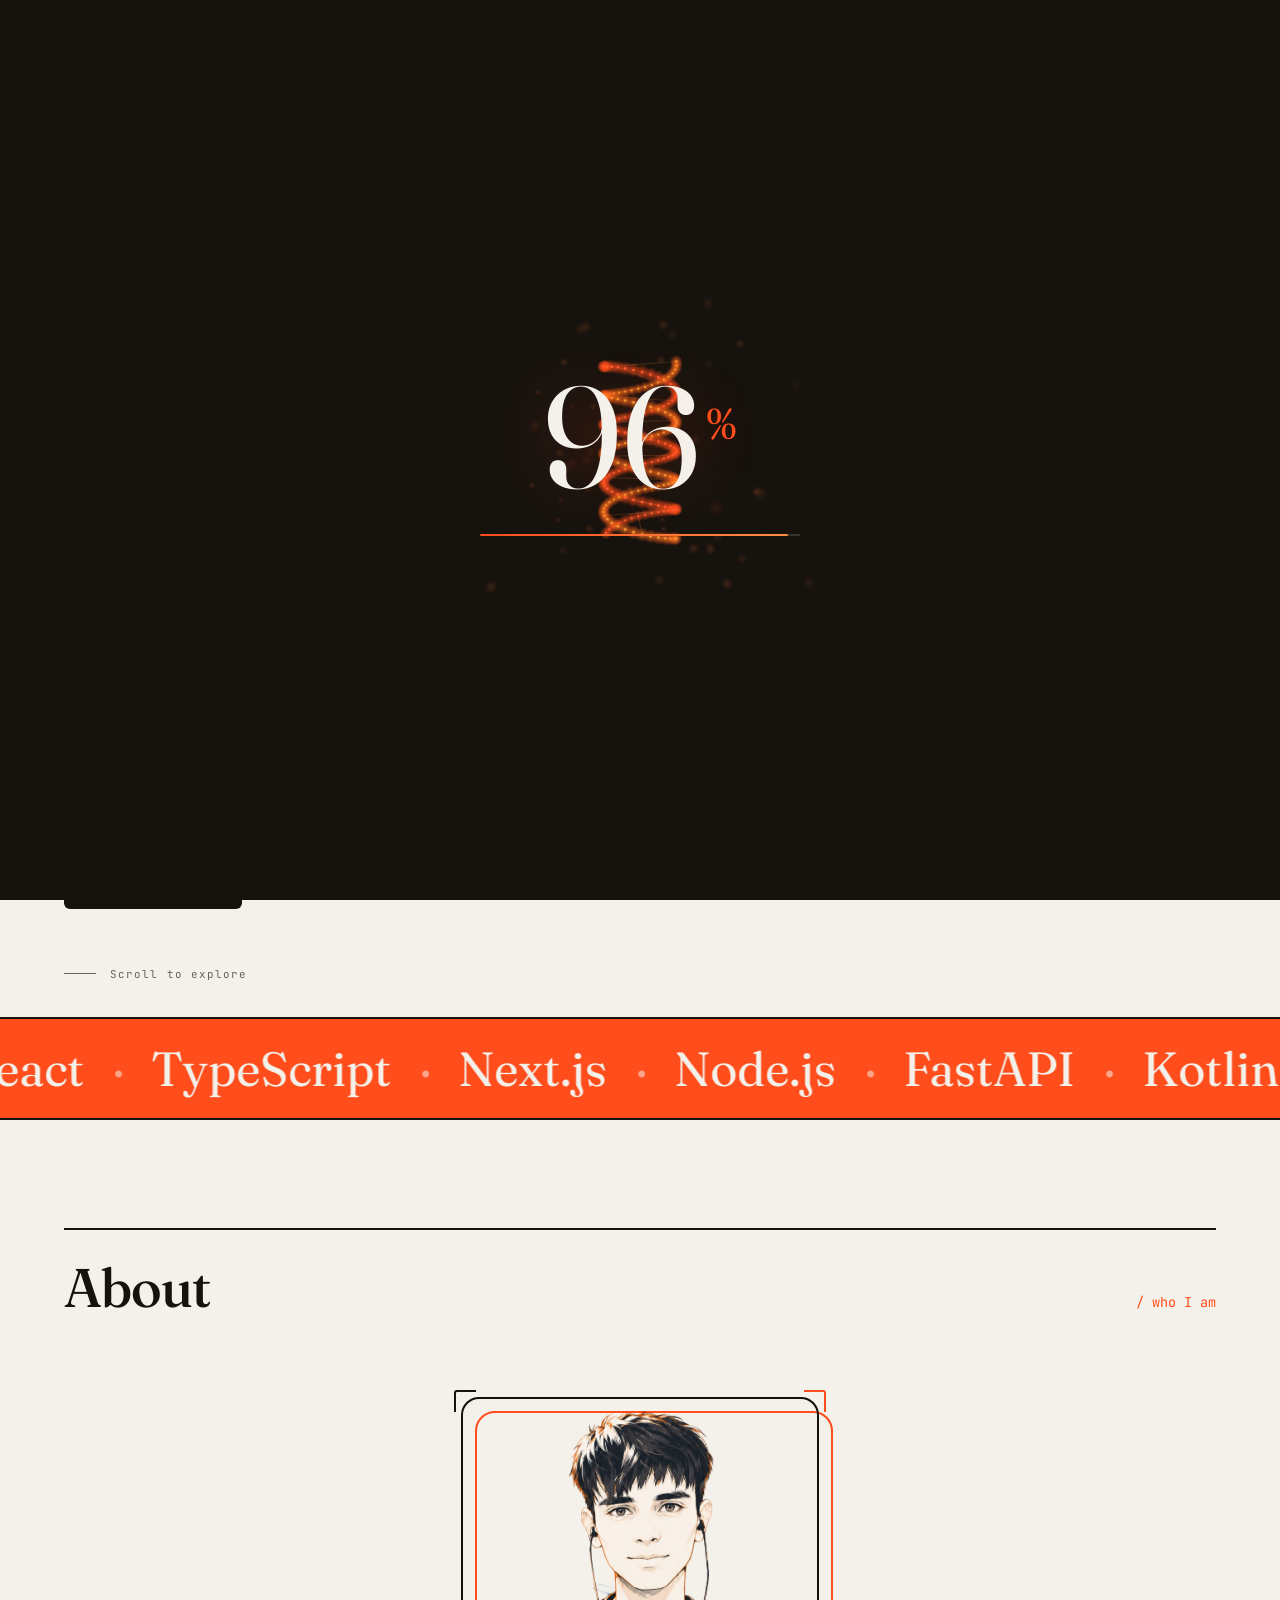
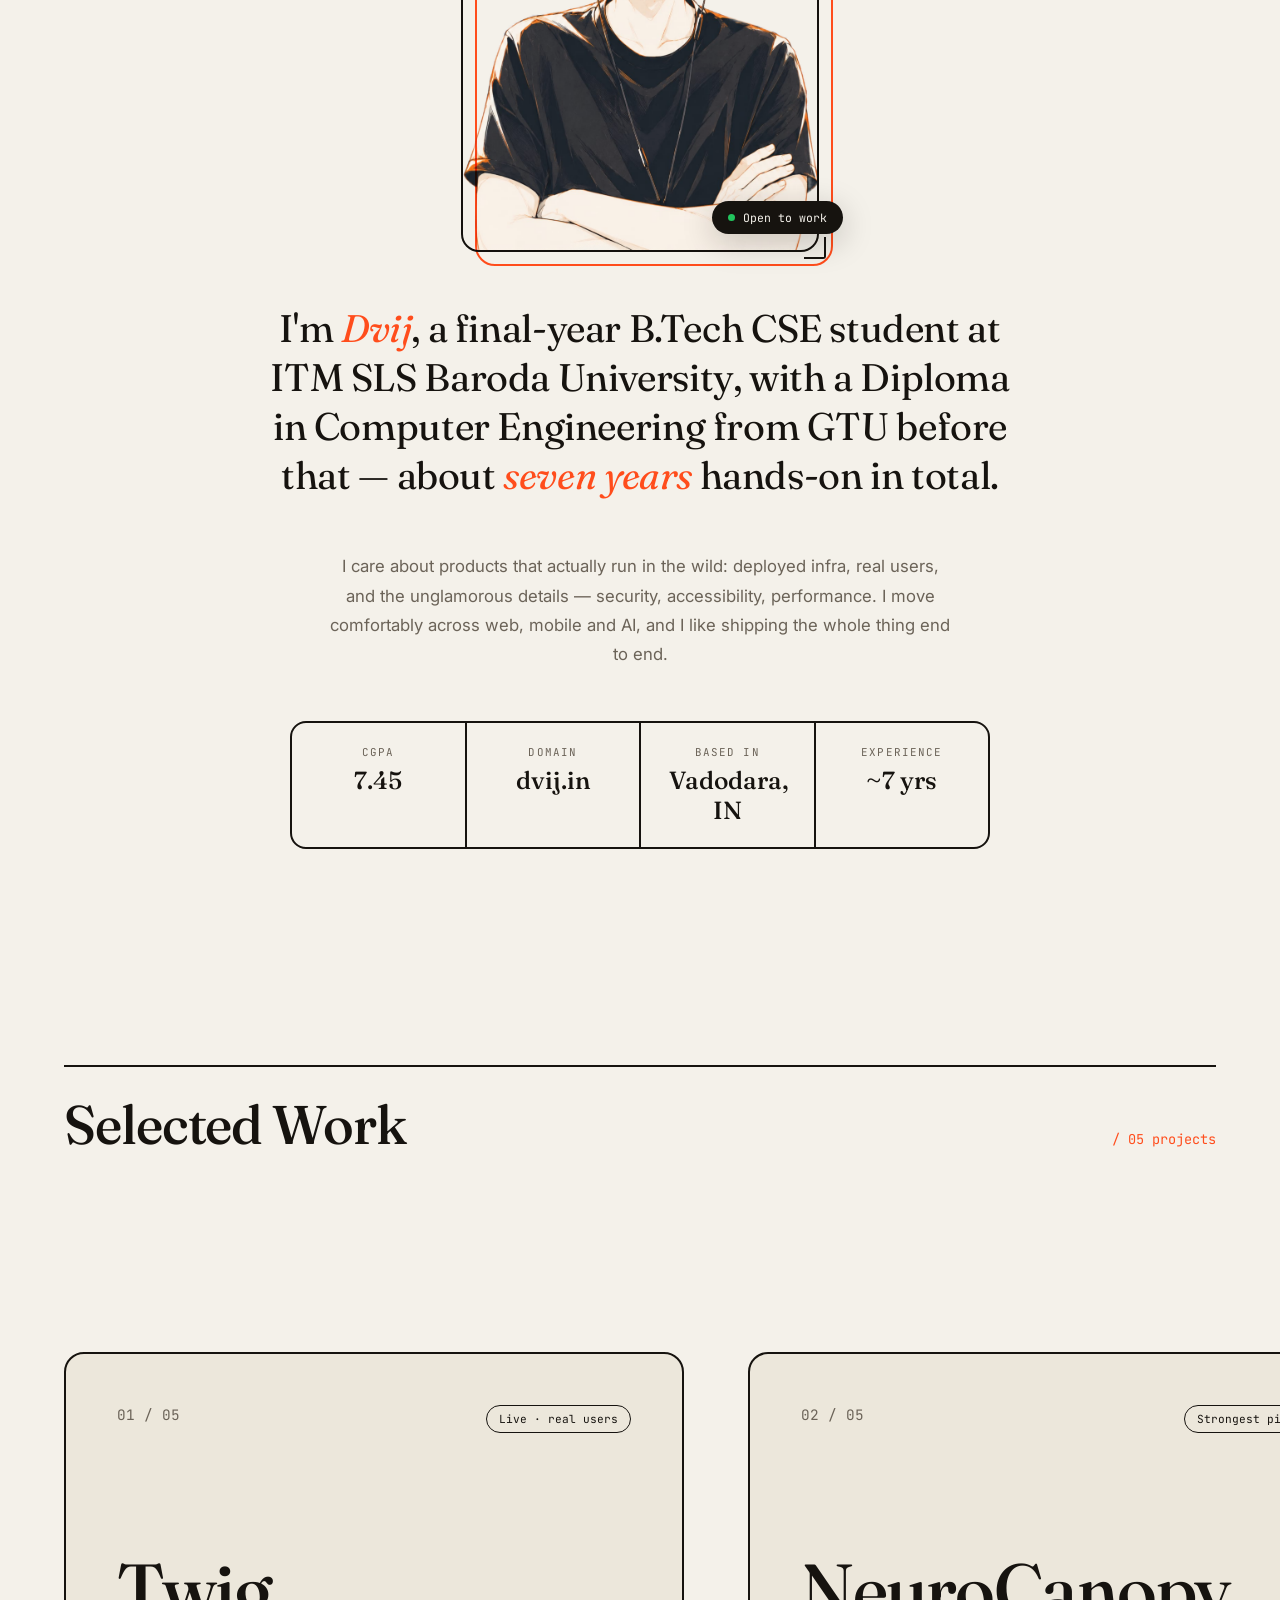
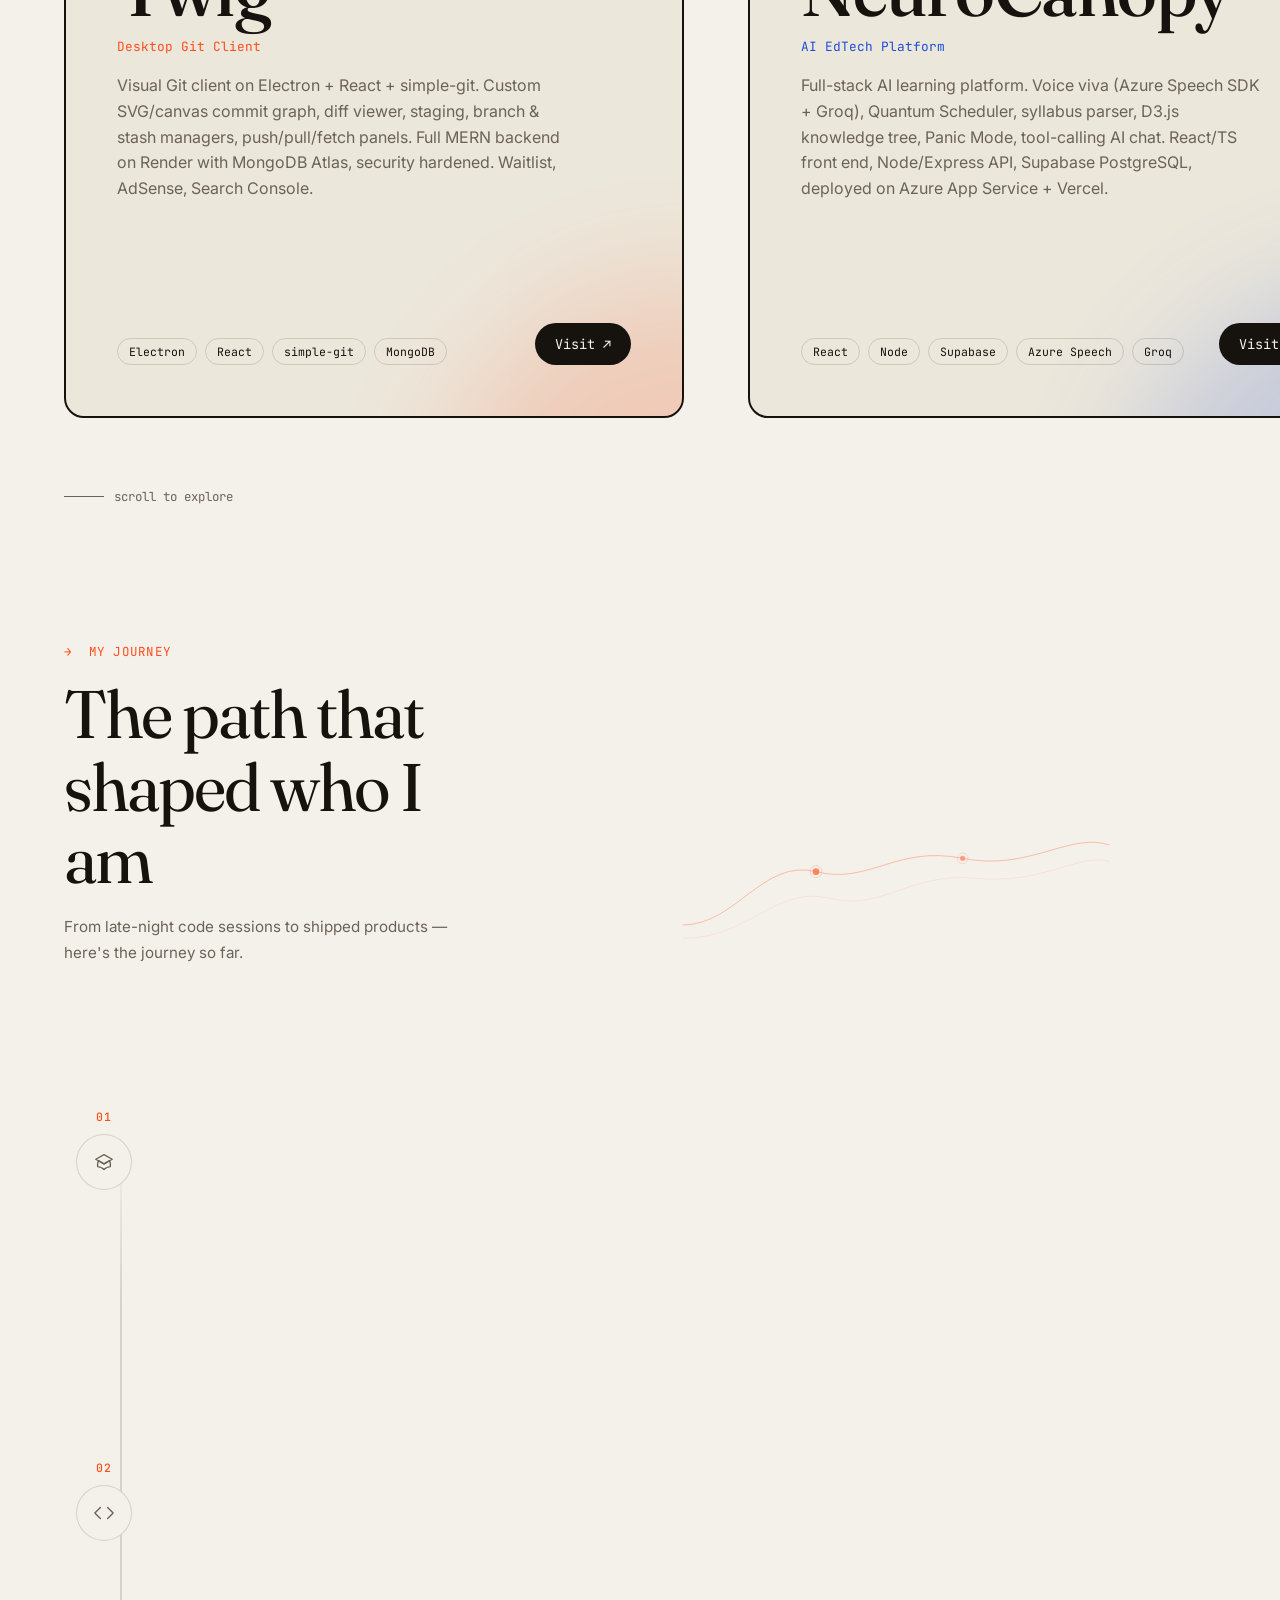
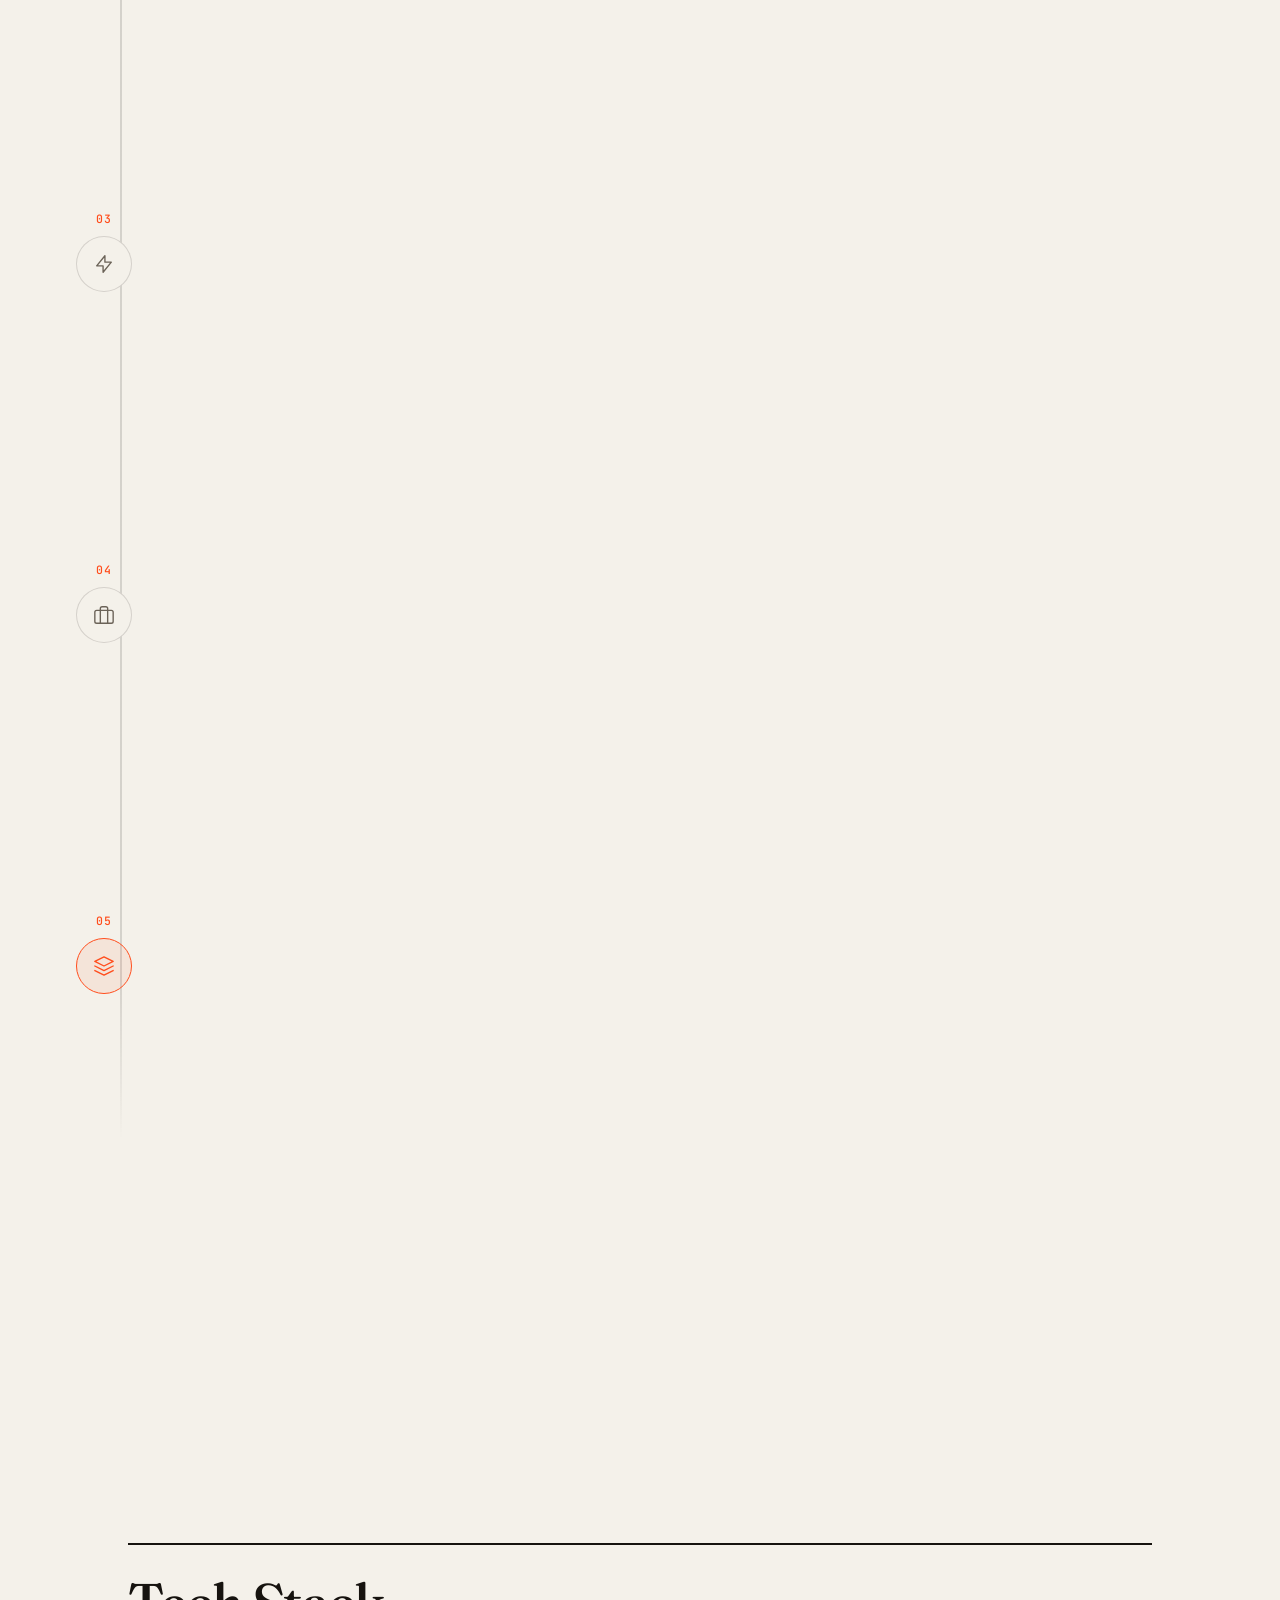
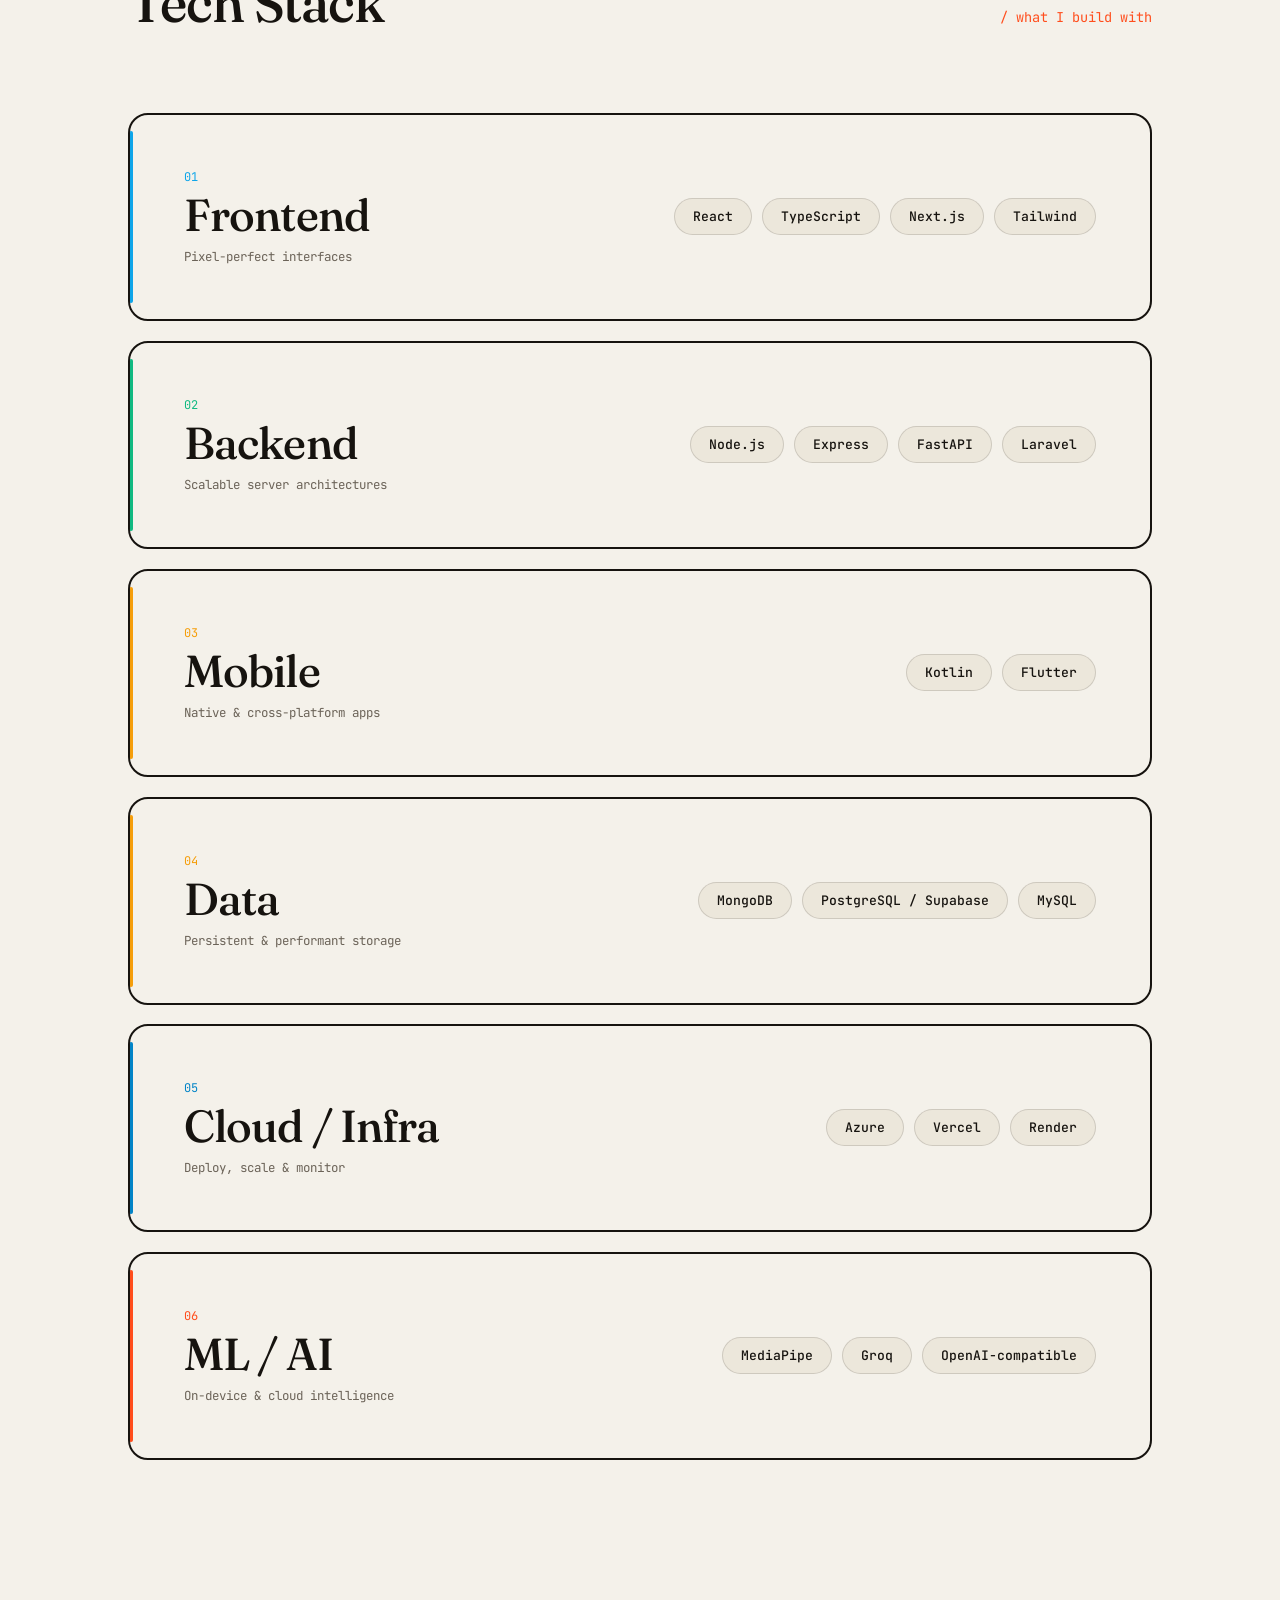
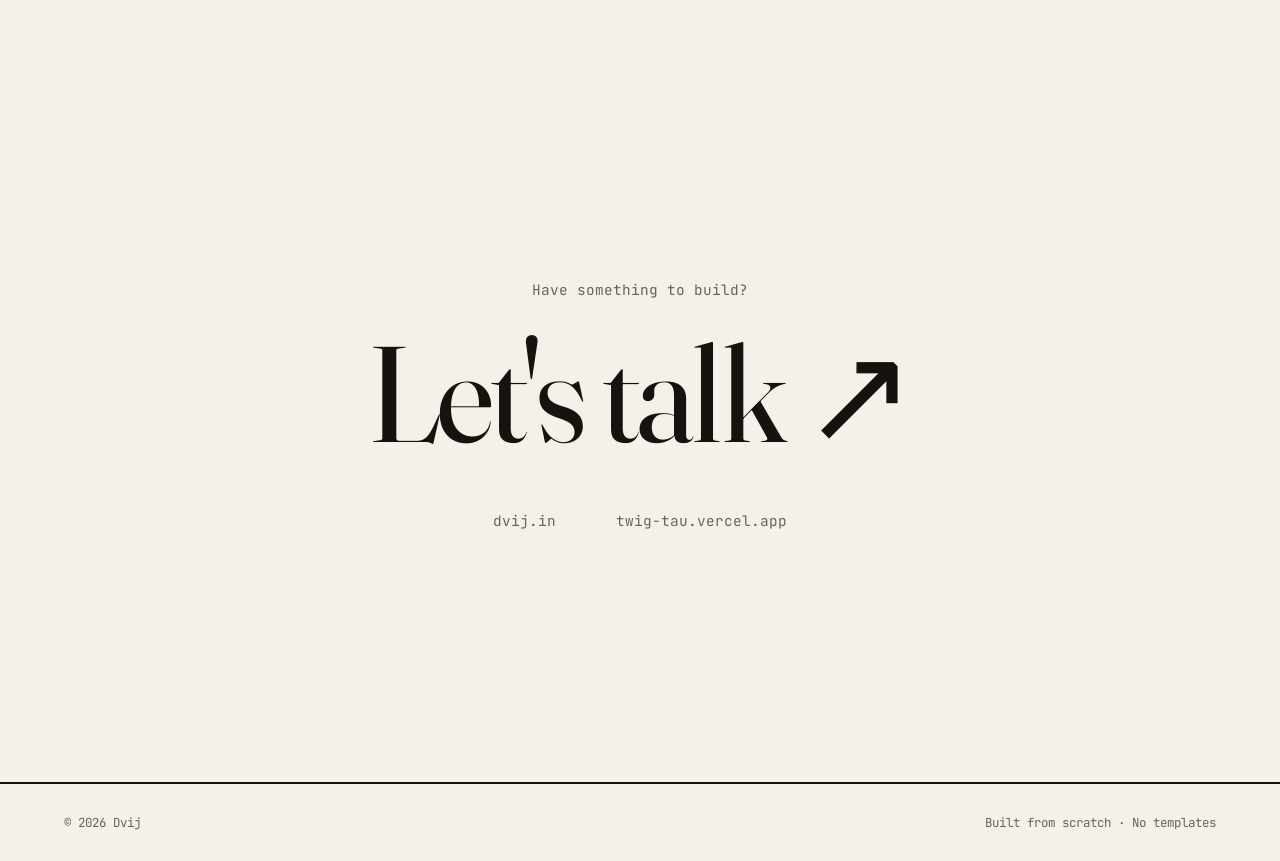
==== commit c0506c7f: "feat: redesign hero to match target design - uppercase eyebrow, solid CTA, scroll hint, orbital ring" ====
--- a/index.html
+++ b/index.html
@@ -27,7 +27,7 @@
 
   <canvas id="bg" data-bg></canvas>
   <div class="scrollbar" data-scrollbar></div>
-  <div class="counter" data-counter><b>00</b> / 05</div>
+  <div class="counter" data-counter><span class="counter__dot"></span><b>00</b> / 05</div>
 
   <header class="nav" data-nav>
     <a href="#top" class="nav__brand" data-link>Dvij<span>.</span></a>
@@ -45,21 +45,22 @@
   <main id="top">
     <section class="hero" data-section data-shape="0">
       <div class="hero__inner">
-        <p class="hero__eyebrow" data-reveal><span>Gujarat, India</span> <span>·</span> <span>B.Tech CSE · 4th yr</span></p>
+        <p class="hero__eyebrow" data-reveal><span>GUJARAT, INDIA</span> <span class="hero__eyebrow-sep">•</span> <span>B.TECH CSE</span> <span class="hero__eyebrow-sep">•</span> <span>FINAL YEAR</span></p>
         <h1 class="hero__title">
           <span class="line"><span class="word" data-word>Engineer</span></span>
           <span class="line"><span class="word" data-word>who</span> <span class="word" data-word><em>ships</em></span></span>
           <span class="line"><span class="word" data-word>real</span> <span class="word" data-word>products.</span></span>
         </h1>
         <div class="hero__meta">
-          <p data-reveal>Full-stack · AI · Mobile. I design and build things people actually use — from a desktop Git client with real users to AI EdTech and on-device accessibility apps.</p>
+          <p data-reveal>Full-stack engineer building AI-powered, accessible<br>products that solve real problems.</p>
           <a href="#work" class="hero__scroll" data-link data-magnetic>
-            <span>Selected Work</span>
-            <svg viewBox="0 0 24 24" width="16" height="16"><path d="M12 4v16m0 0l-6-6m6 6l6-6" stroke="currentColor" stroke-width="1.5" fill="none" stroke-linecap="round" stroke-linejoin="round"/></svg>
+            <span>Explore Work</span>
+            <svg viewBox="0 0 24 24" width="14" height="14"><path d="M5 12h14m0 0l-7-7m7 7l-7 7" stroke="currentColor" stroke-width="1.5" fill="none" stroke-linecap="round" stroke-linejoin="round"/></svg>
           </a>
         </div>
       </div>
-      <div class="hero__years" data-reveal>~7<i>yrs</i></div>
+      <div class="hero__years" data-reveal>~7<i>yrs</i><s>of building</s></div>
+      <div class="hero__scroll-hint"><span class="hero__scroll-line"></span> Scroll to explore</div>
     </section>
 
     <section class="marquee" aria-hidden="true">
--- a/styles.css
+++ b/styles.css
@@ -106,8 +106,9 @@
 
 /* progress + section counter */
 .scrollbar{position:fixed;left:0;top:0;height:3px;width:0;background:var(--accent);z-index:120}
-.counter{position:fixed;right:clamp(20px,5vw,64px);bottom:28px;z-index:90;font-family:var(--mono);font-size:.8rem;color:var(--ink-dim);mix-blend-mode:multiply}
+.counter{position:fixed;right:clamp(20px,5vw,64px);bottom:28px;z-index:90;font-family:var(--mono);font-size:.8rem;color:var(--ink-dim);display:flex;align-items:center;gap:8px;mix-blend-mode:multiply}
 .counter b{color:var(--ink);font-weight:500}
+.counter__dot{width:6px;height:6px;border-radius:50%;background:var(--accent);flex-shrink:0}
 
 /* LAYOUT */
 main{position:relative;z-index:2}
@@ -119,20 +120,61 @@
 
 /* HERO */
 .hero{min-height:100vh;display:flex;flex-direction:column;justify-content:center;position:relative;padding-top:120px}
-.hero__inner{max-width:1150px;position:relative;z-index:3}
-.hero__eyebrow{font-family:var(--mono);font-size:.8rem;color:var(--ink-dim);display:flex;gap:12px;margin-bottom:28px}
+.hero__inner{max-width:680px;position:relative;z-index:3}
+.hero__eyebrow{
+  font-family:var(--mono);font-size:.72rem;color:var(--ink-dim);
+  display:flex;align-items:center;gap:10px;margin-bottom:28px;
+  letter-spacing:.12em;
+}
+.hero__eyebrow-sep{color:var(--accent);font-size:.7rem}
 .hero__title{font-family:var(--serif);font-weight:400;font-size:clamp(2.8rem,11.5vw,9.5rem);line-height:.94;letter-spacing:-.03em}
 .hero__title .line{display:block;overflow:hidden}
 .hero__title .word{display:inline-block}
-.hero__meta{display:flex;flex-wrap:wrap;align-items:flex-end;justify-content:space-between;gap:30px;margin-top:48px}
-.hero__meta p{max-width:480px;color:var(--ink-dim);font-size:1.05rem;line-height:1.6}
-.hero__scroll{display:inline-flex;align-items:center;gap:10px;font-family:var(--mono);font-size:.82rem;background:var(--ink);color:var(--paper);padding:15px 24px;border-radius:50px;transition:background .3s,transform .4s var(--ease)}
-.hero__scroll:hover{background:var(--accent)}
-.hero__scroll svg{transition:transform .4s var(--ease)}
-.hero__scroll:hover svg{transform:translateY(4px)}
-.hero__years{position:absolute;right:clamp(20px,5vw,64px);top:34%;font-family:var(--serif);font-size:clamp(2rem,6vw,5rem);color:var(--accent);z-index:3}
-.hero__years i{font-style:normal;font-size:.35em;display:block;text-align:right;color:var(--ink-dim)}
+.hero__meta{display:flex;flex-direction:column;align-items:flex-start;gap:24px;margin-top:44px}
+.hero__meta p{max-width:360px;color:var(--ink-dim);font-size:1rem;line-height:1.65}
+
+/* CTA button — solid dark rectangle matching target */
+.hero__scroll{
+  display:inline-flex;align-items:center;gap:10px;
+  font-family:var(--mono);font-size:.82rem;font-weight:500;
+  background:var(--ink);color:var(--paper);
+  padding:14px 26px;
+  border-radius:6px;
+  letter-spacing:.04em;
+  transition:background .3s var(--ease),transform .3s var(--ease),gap .3s var(--ease);
+}
+.hero__scroll:hover{background:var(--accent);gap:16px;}
+.hero__scroll svg{transition:transform .4s var(--ease);flex-shrink:0}
+.hero__scroll:hover svg{transform:translateX(4px)}
+
+/* Years badge */
+.hero__years{
+  position:absolute;right:clamp(20px,5vw,64px);top:50%;
+  transform:translateY(-50%);
+  font-family:var(--serif);font-size:clamp(2.2rem,5.5vw,4.8rem);
+  color:var(--accent);z-index:3;
+  display:flex;flex-direction:column;align-items:flex-end;line-height:1;
+}
+.hero__years i{font-style:normal;font-size:.36em;color:var(--ink-dim);margin-top:2px}
+.hero__years s{font-style:normal;text-decoration:none;font-family:var(--mono);font-size:.18em;color:var(--ink-dim);letter-spacing:.06em;margin-top:4px}
 @media(max-width:820px){.hero__years{display:none}}
+
+/* Scroll hint — bottom left fixed */
+.hero__scroll-hint{
+  position:absolute;
+  left:clamp(20px,5vw,64px);bottom:36px;
+  z-index:10;
+  display:flex;align-items:center;gap:14px;
+  font-family:var(--mono);font-size:.68rem;
+  letter-spacing:.1em;color:var(--ink-dim);
+  pointer-events:none;
+}
+.hero__scroll-line{
+  display:inline-block;width:32px;height:1px;
+  background:var(--ink-dim);
+}
+@media(max-width:820px){.hero__scroll-hint{display:none}}
+
 
 /* MARQUEE */
 .marquee{padding:0;border-block:2px solid var(--ink);overflow:hidden;background:var(--accent)}
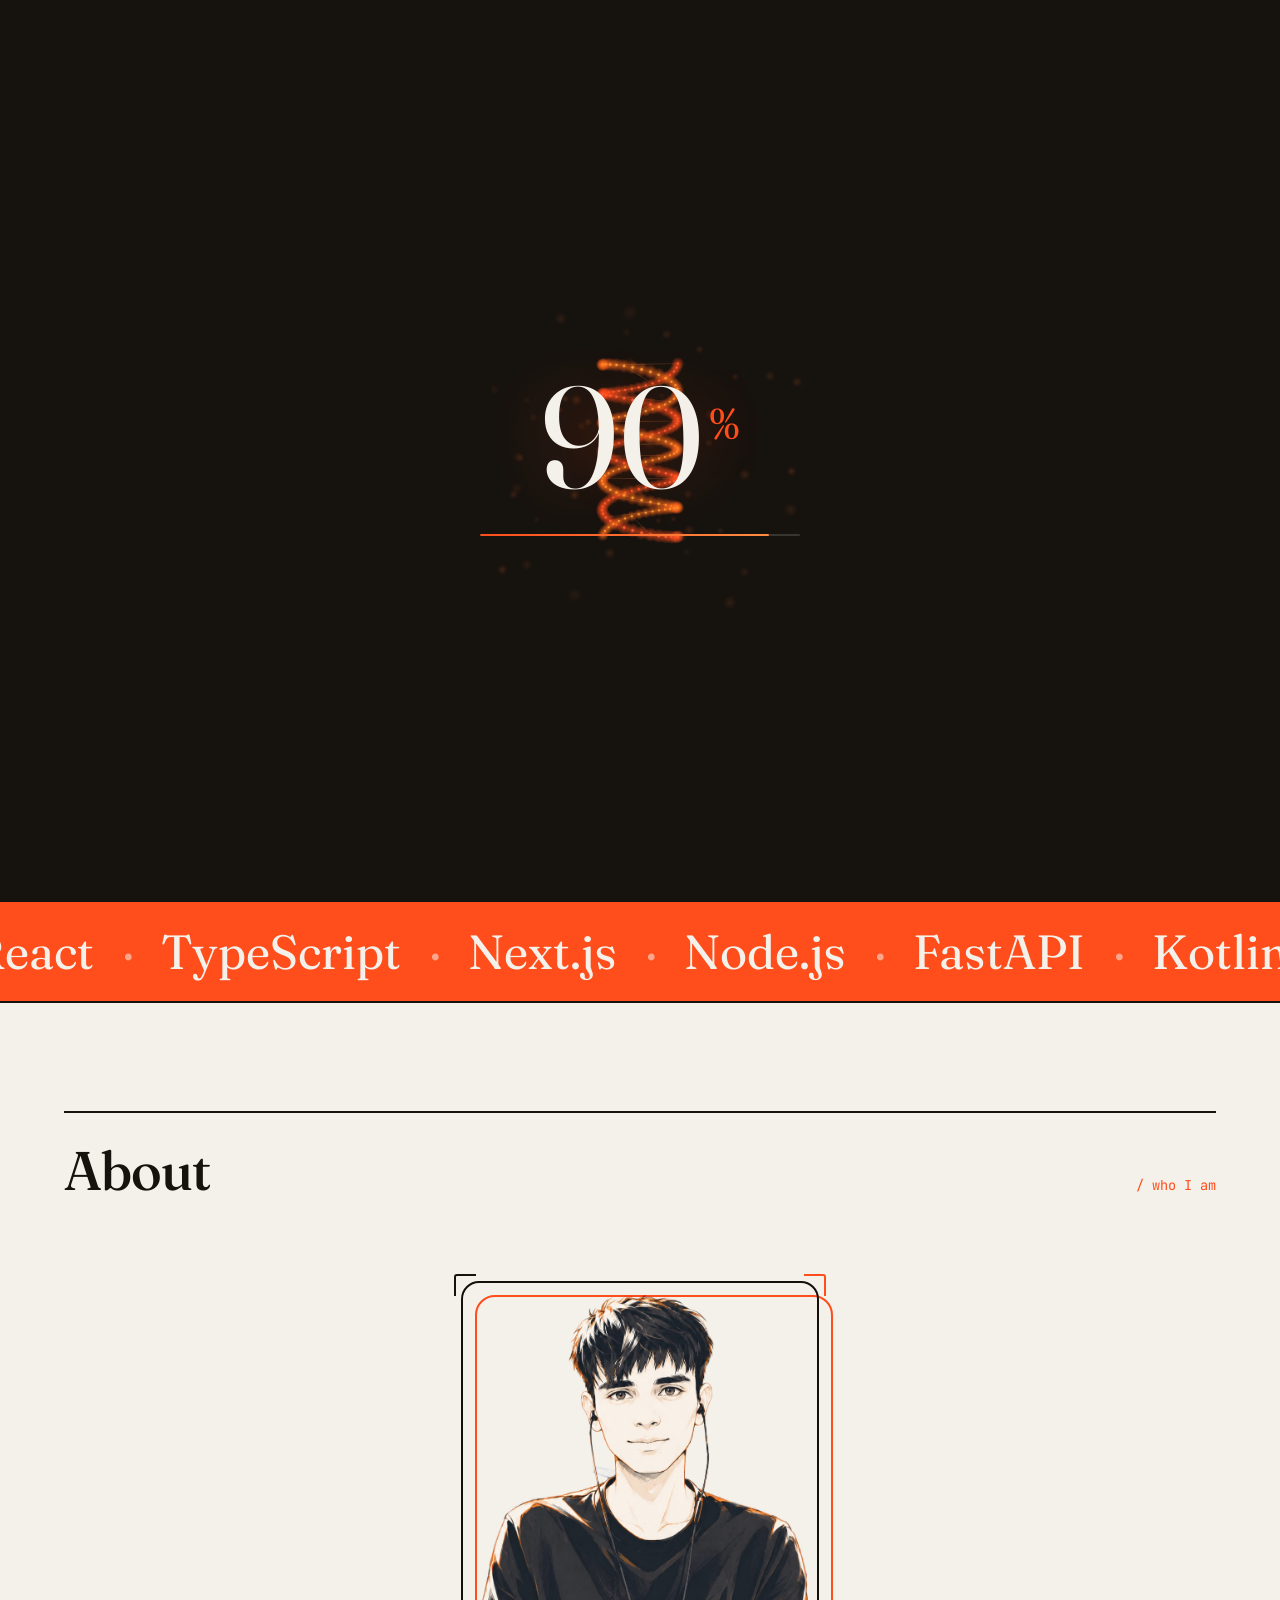
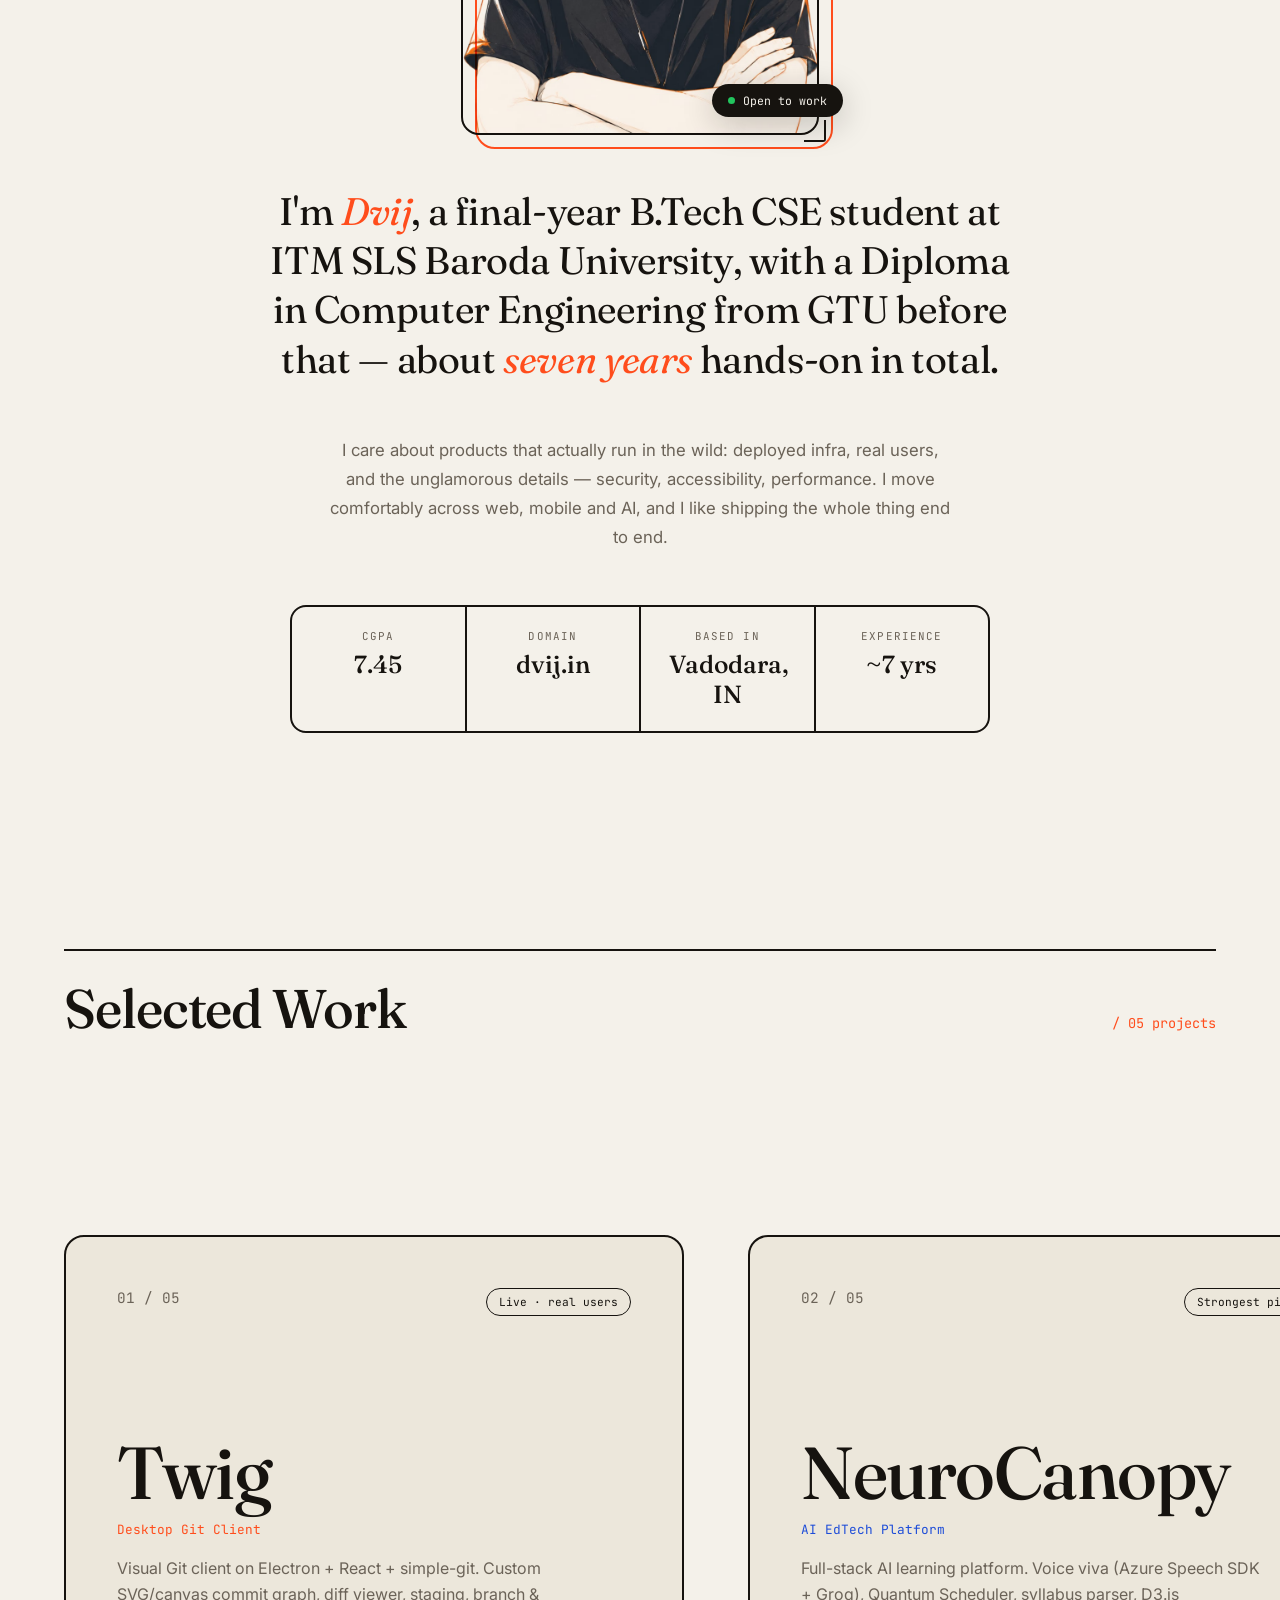
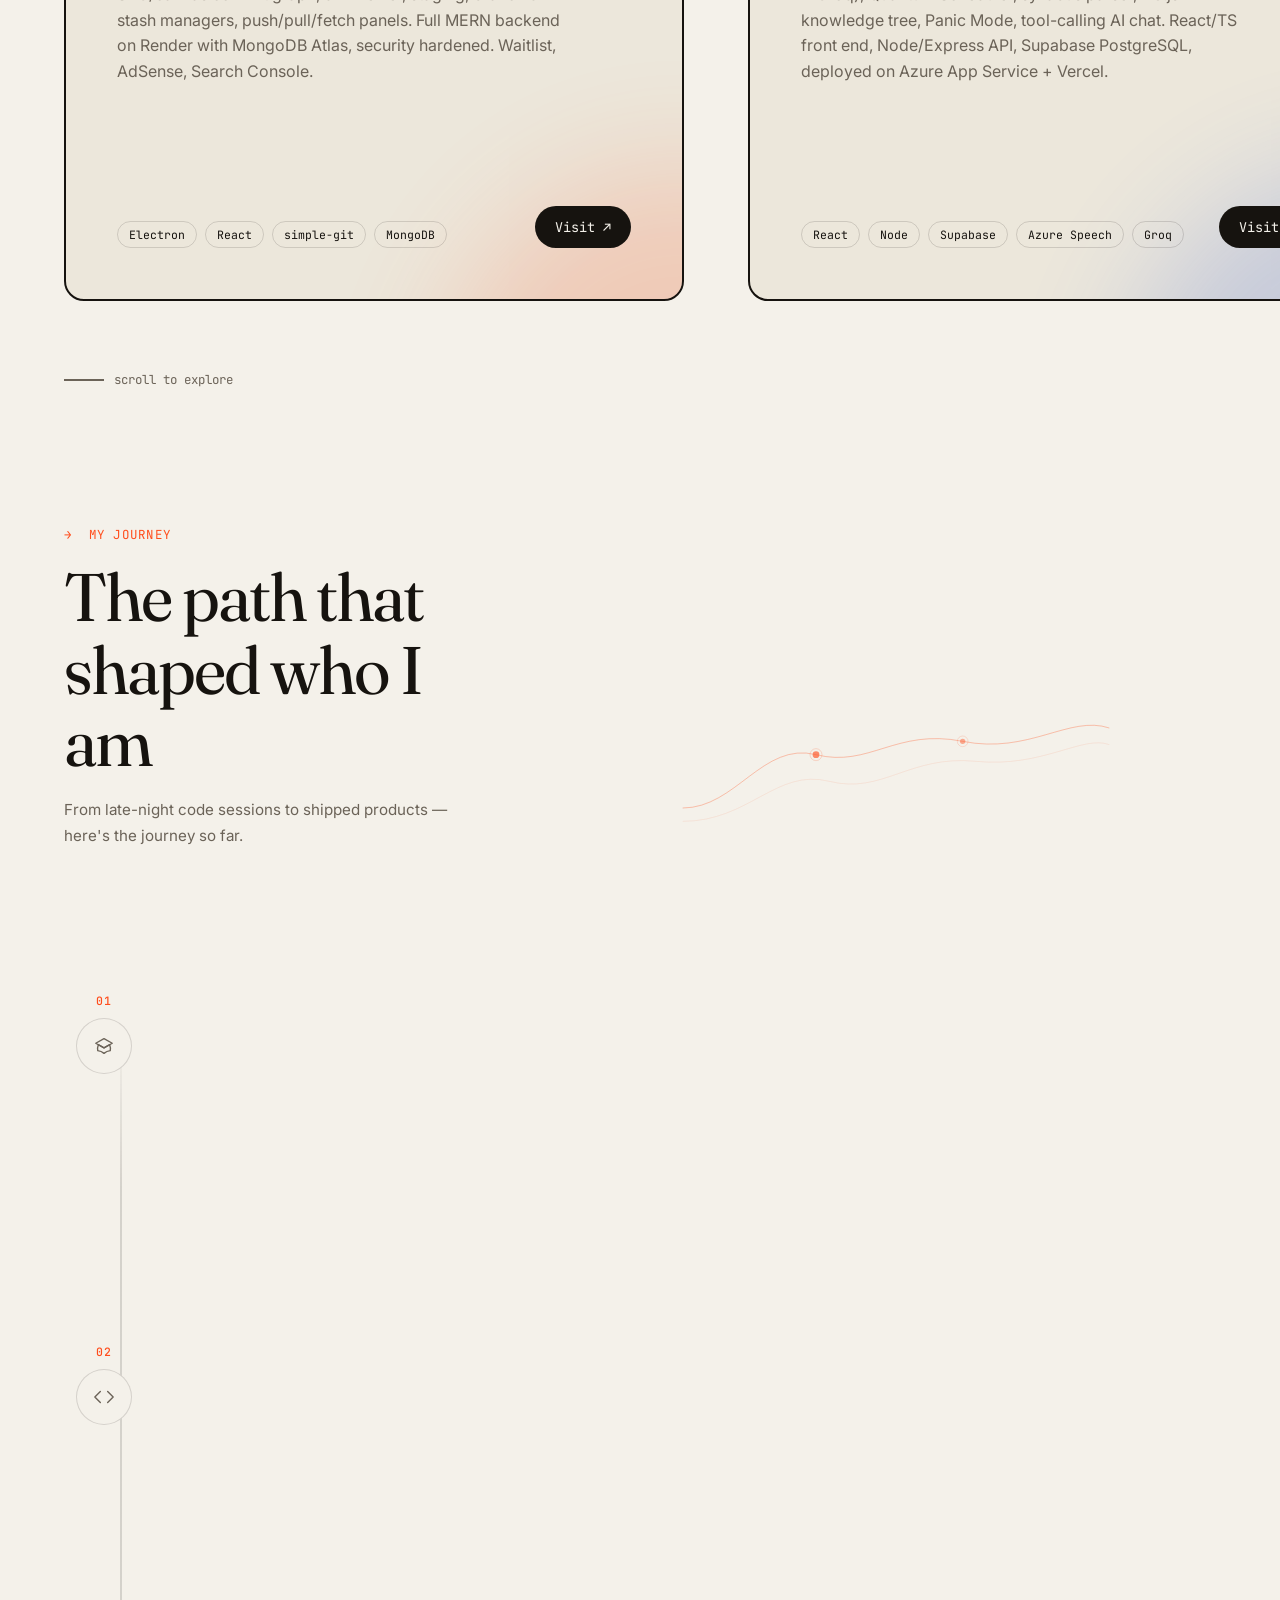
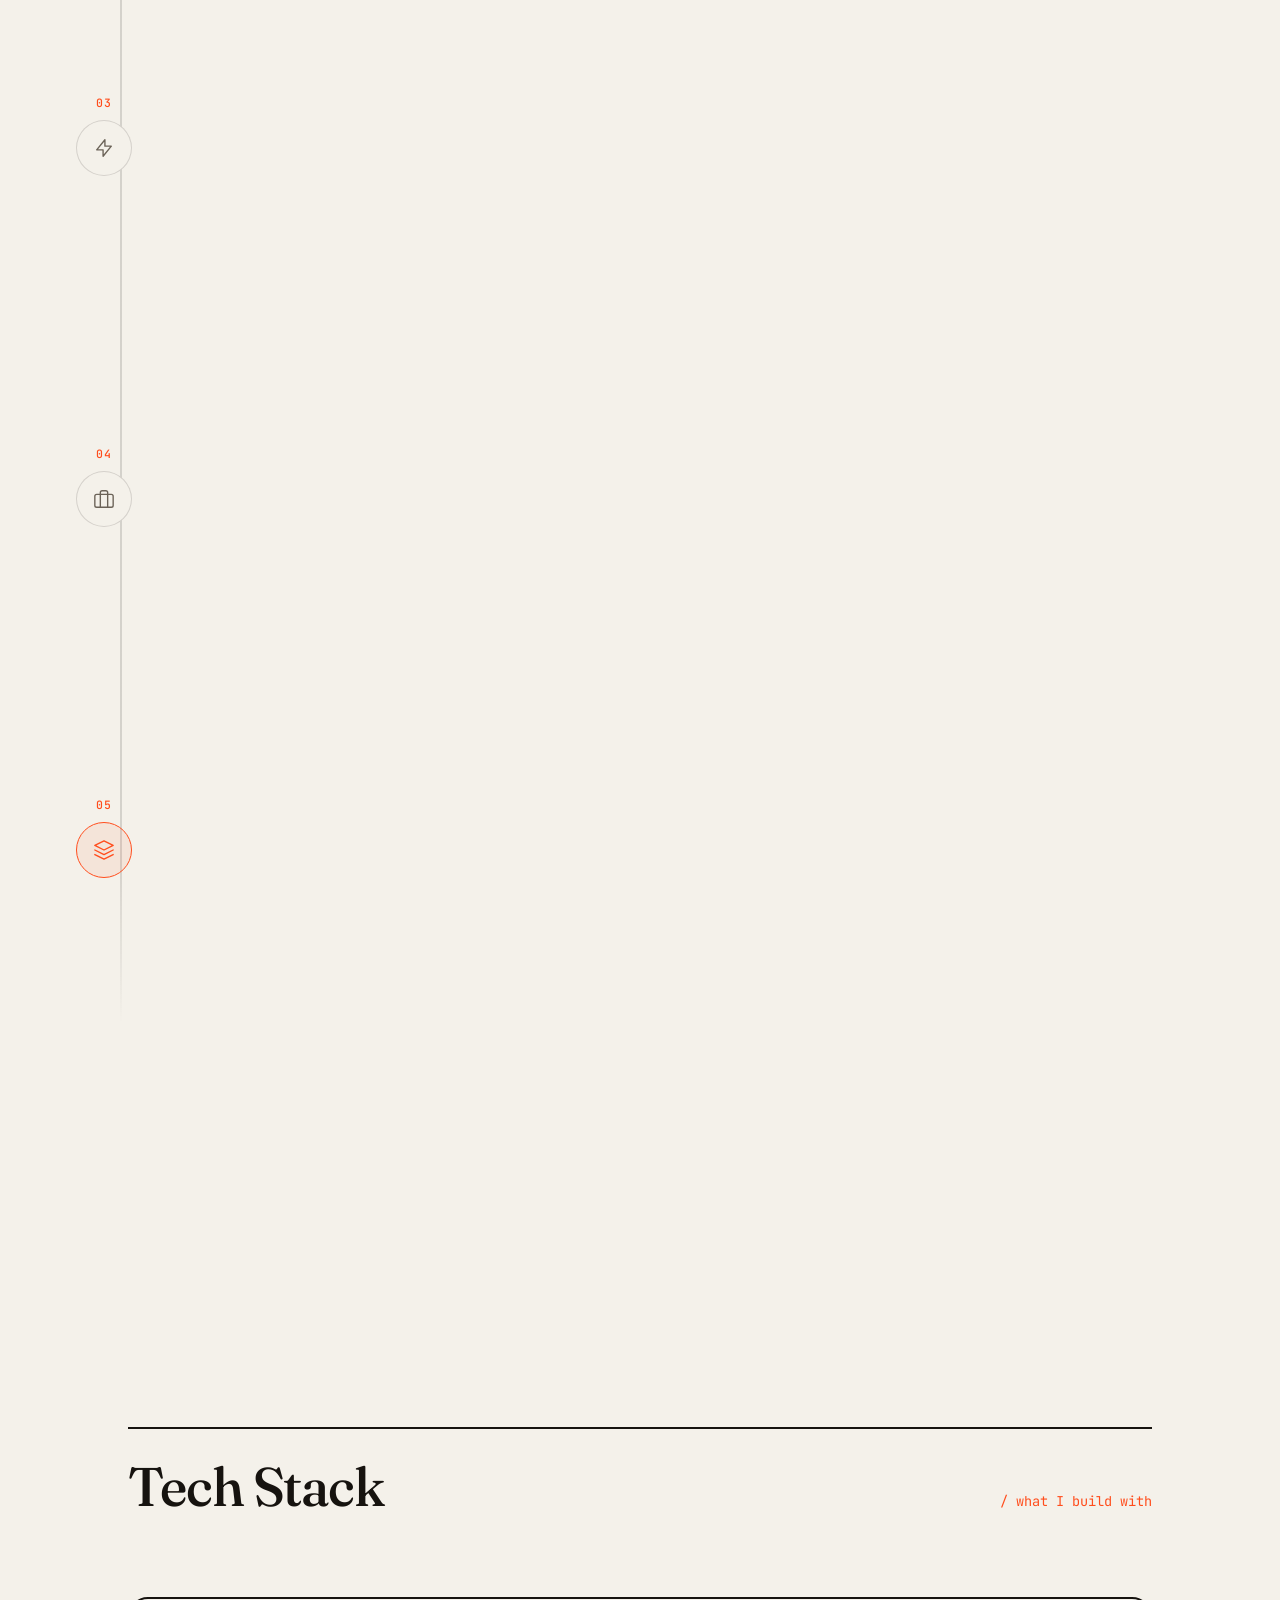
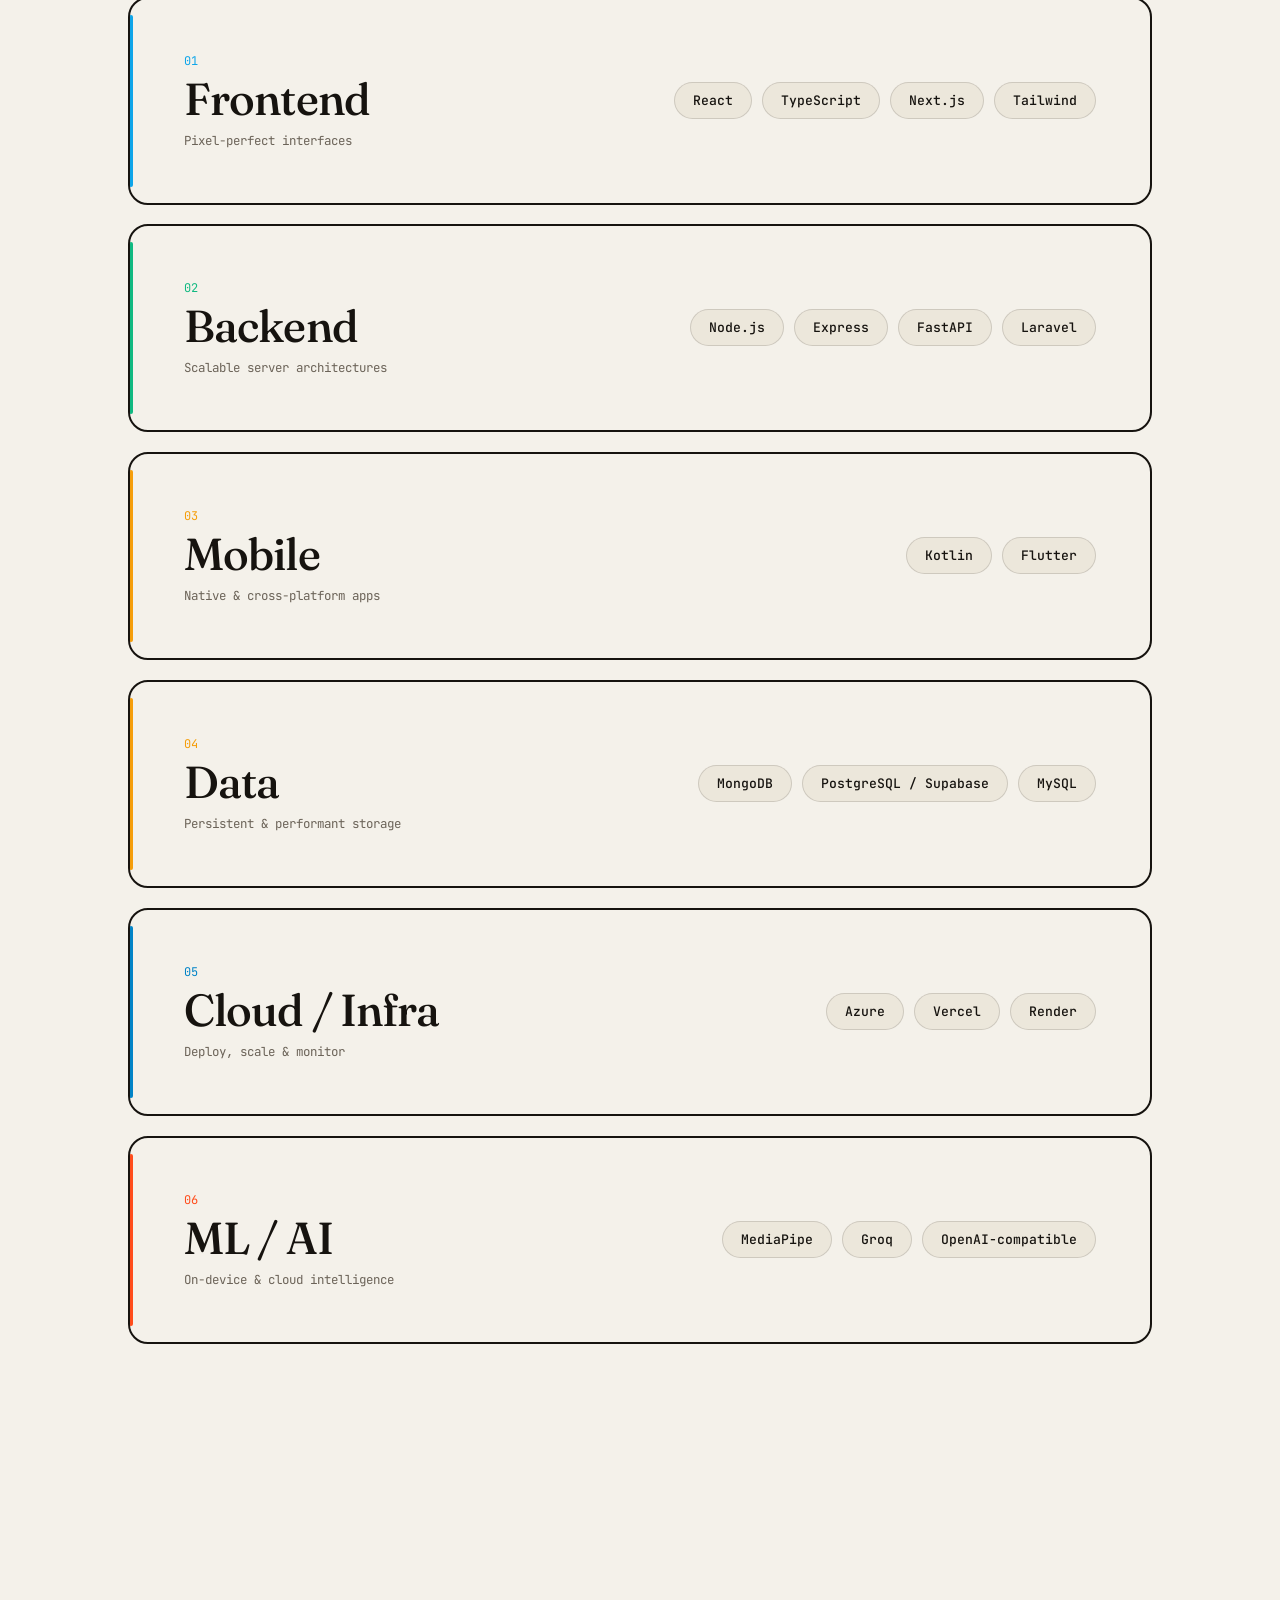
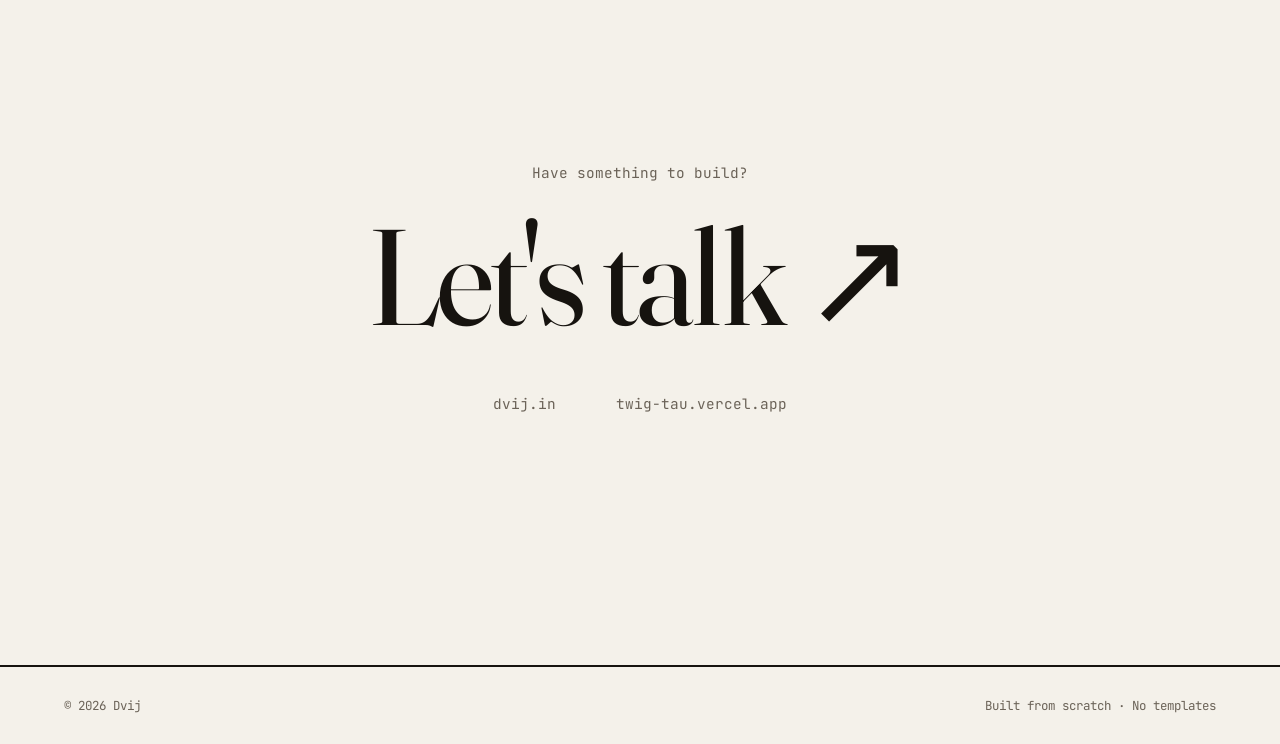
==== commit c86b526b: "fix: text wrapping, layered sphere depth, elliptical rings, flowing organic wave terrain" ====
--- a/index.html
+++ b/index.html
@@ -52,7 +52,7 @@
           <span class="line"><span class="word" data-word>real</span> <span class="word" data-word>products.</span></span>
         </h1>
         <div class="hero__meta">
-          <p data-reveal>Full-stack engineer building AI-powered, accessible<br>products that solve real problems.</p>
+          <p data-reveal>Full-stack engineer building AI-powered, accessible products that solve real problems.</p>
           <a href="#work" class="hero__scroll" data-link data-magnetic>
             <span>Explore Work</span>
             <svg viewBox="0 0 24 24" width="14" height="14"><path d="M5 12h14m0 0l-7-7m7 7l-7 7" stroke="currentColor" stroke-width="1.5" fill="none" stroke-linecap="round" stroke-linejoin="round"/></svg>
--- a/styles.css
+++ b/styles.css
@@ -120,7 +120,7 @@
 
 /* HERO */
 .hero{min-height:100vh;display:flex;flex-direction:column;justify-content:center;position:relative;padding-top:120px}
-.hero__inner{max-width:680px;position:relative;z-index:3}
+.hero__inner{max-width:clamp(420px,55vw,780px);position:relative;z-index:3}
 .hero__eyebrow{
   font-family:var(--mono);font-size:.72rem;color:var(--ink-dim);
   display:flex;align-items:center;gap:10px;margin-bottom:28px;
@@ -131,7 +131,7 @@
 .hero__title .line{display:block;overflow:hidden}
 .hero__title .word{display:inline-block}
 .hero__meta{display:flex;flex-direction:column;align-items:flex-start;gap:24px;margin-top:44px}
-.hero__meta p{max-width:360px;color:var(--ink-dim);font-size:1rem;line-height:1.65}
+.hero__meta p{max-width:420px;color:var(--ink-dim);font-size:1rem;line-height:1.65}
 
 /* CTA button — solid dark rectangle matching target */
 .hero__scroll{
